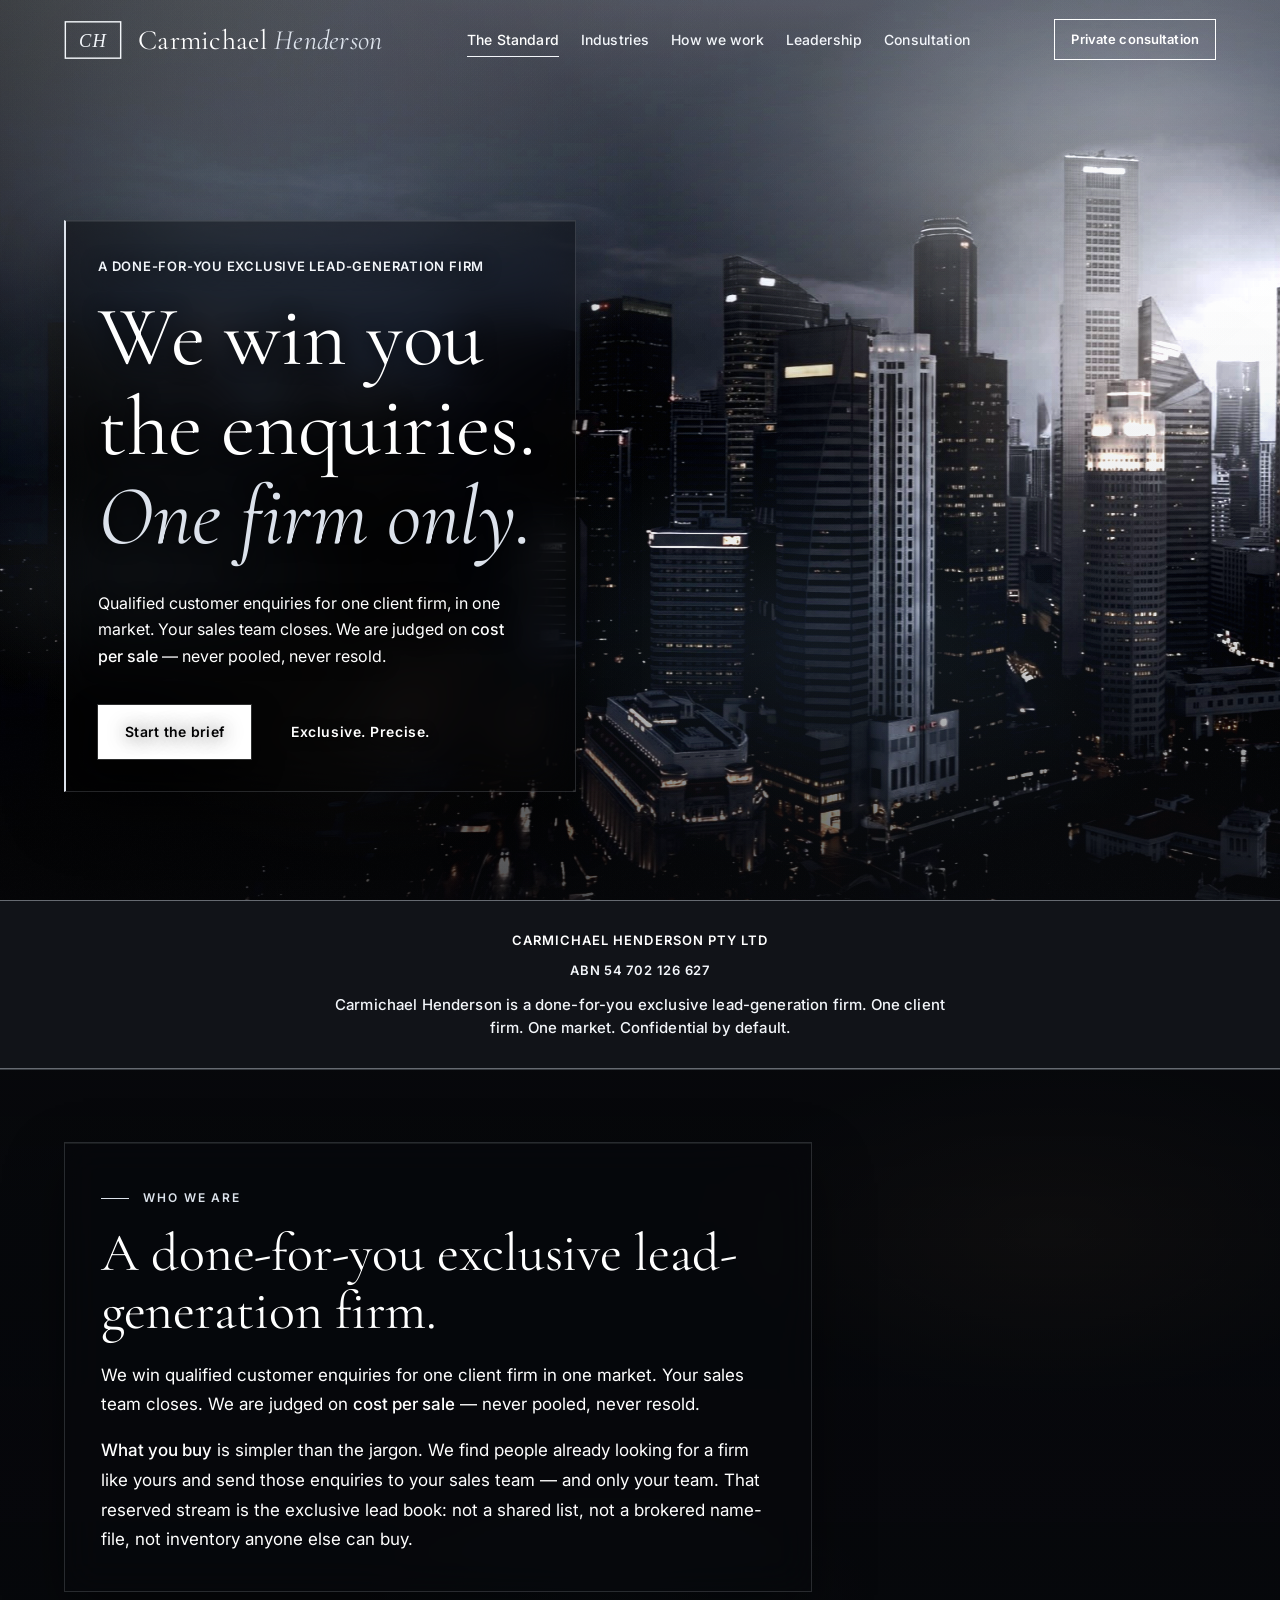
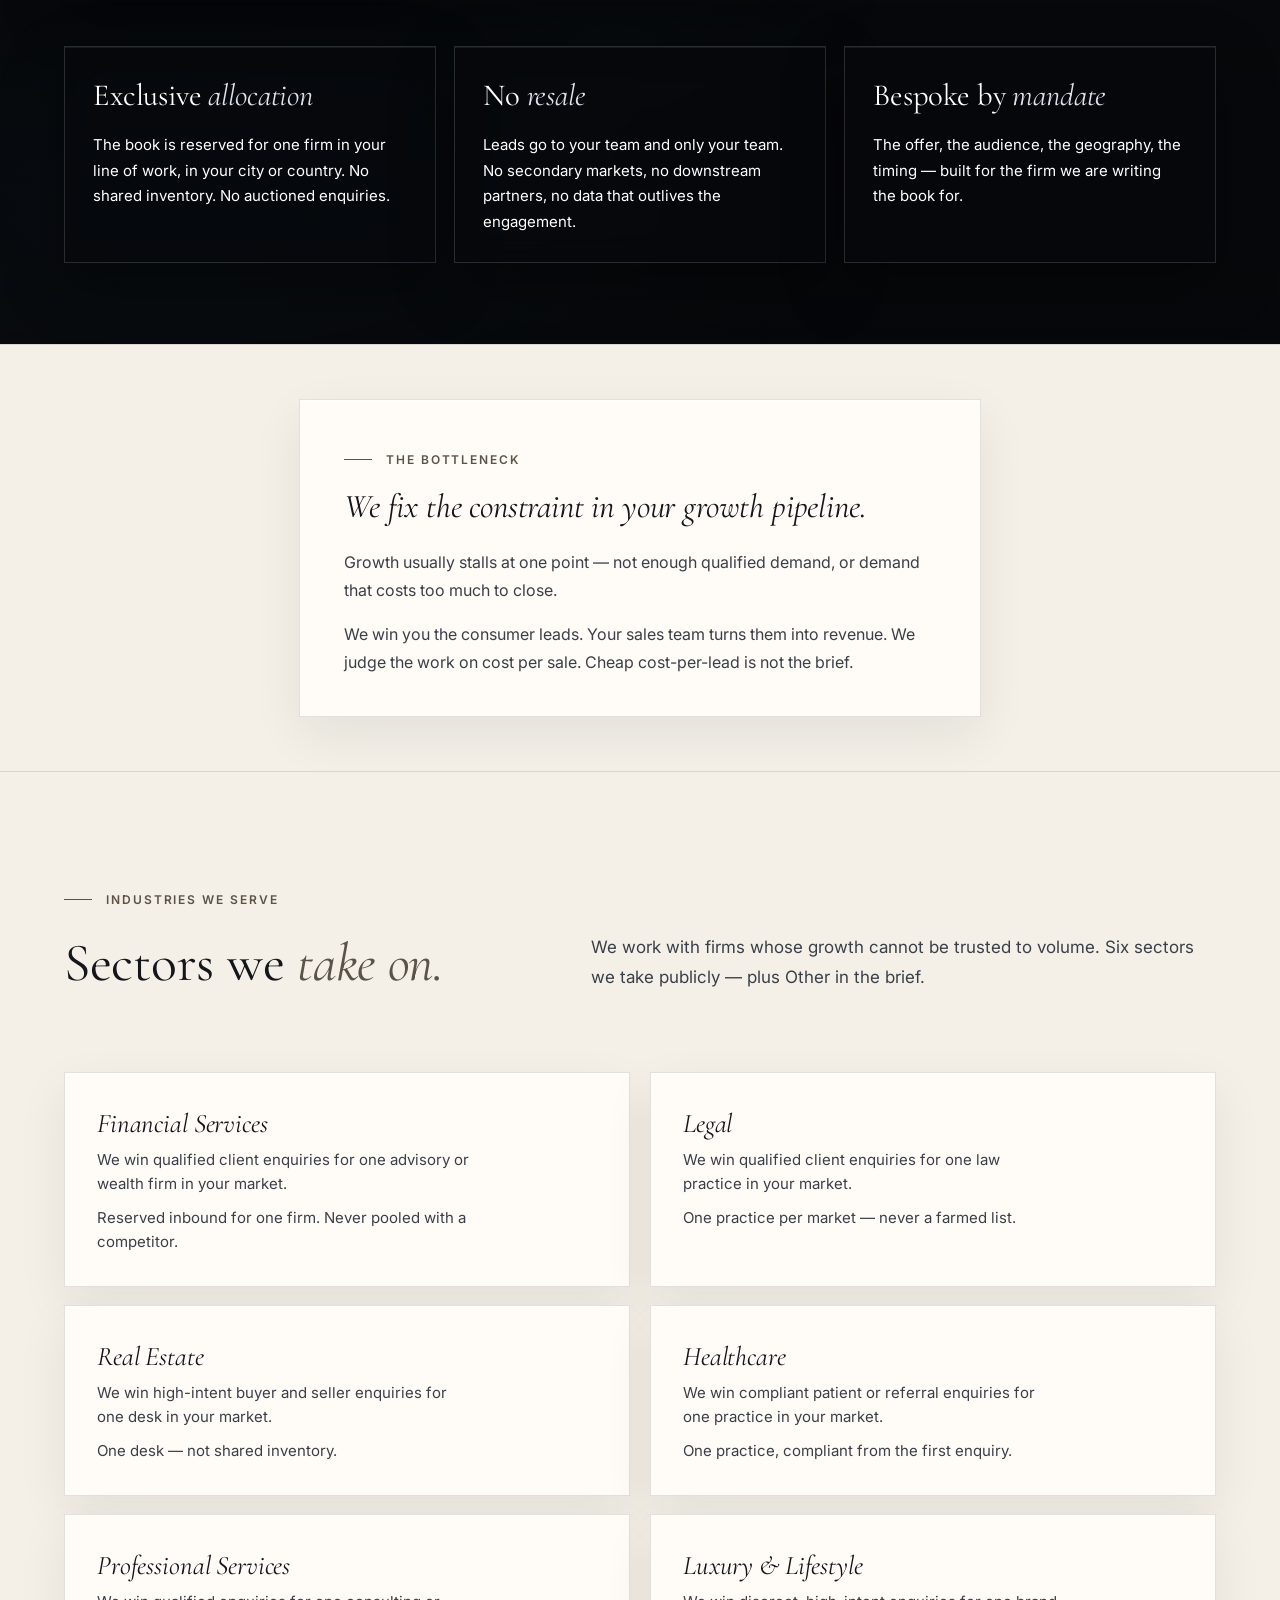
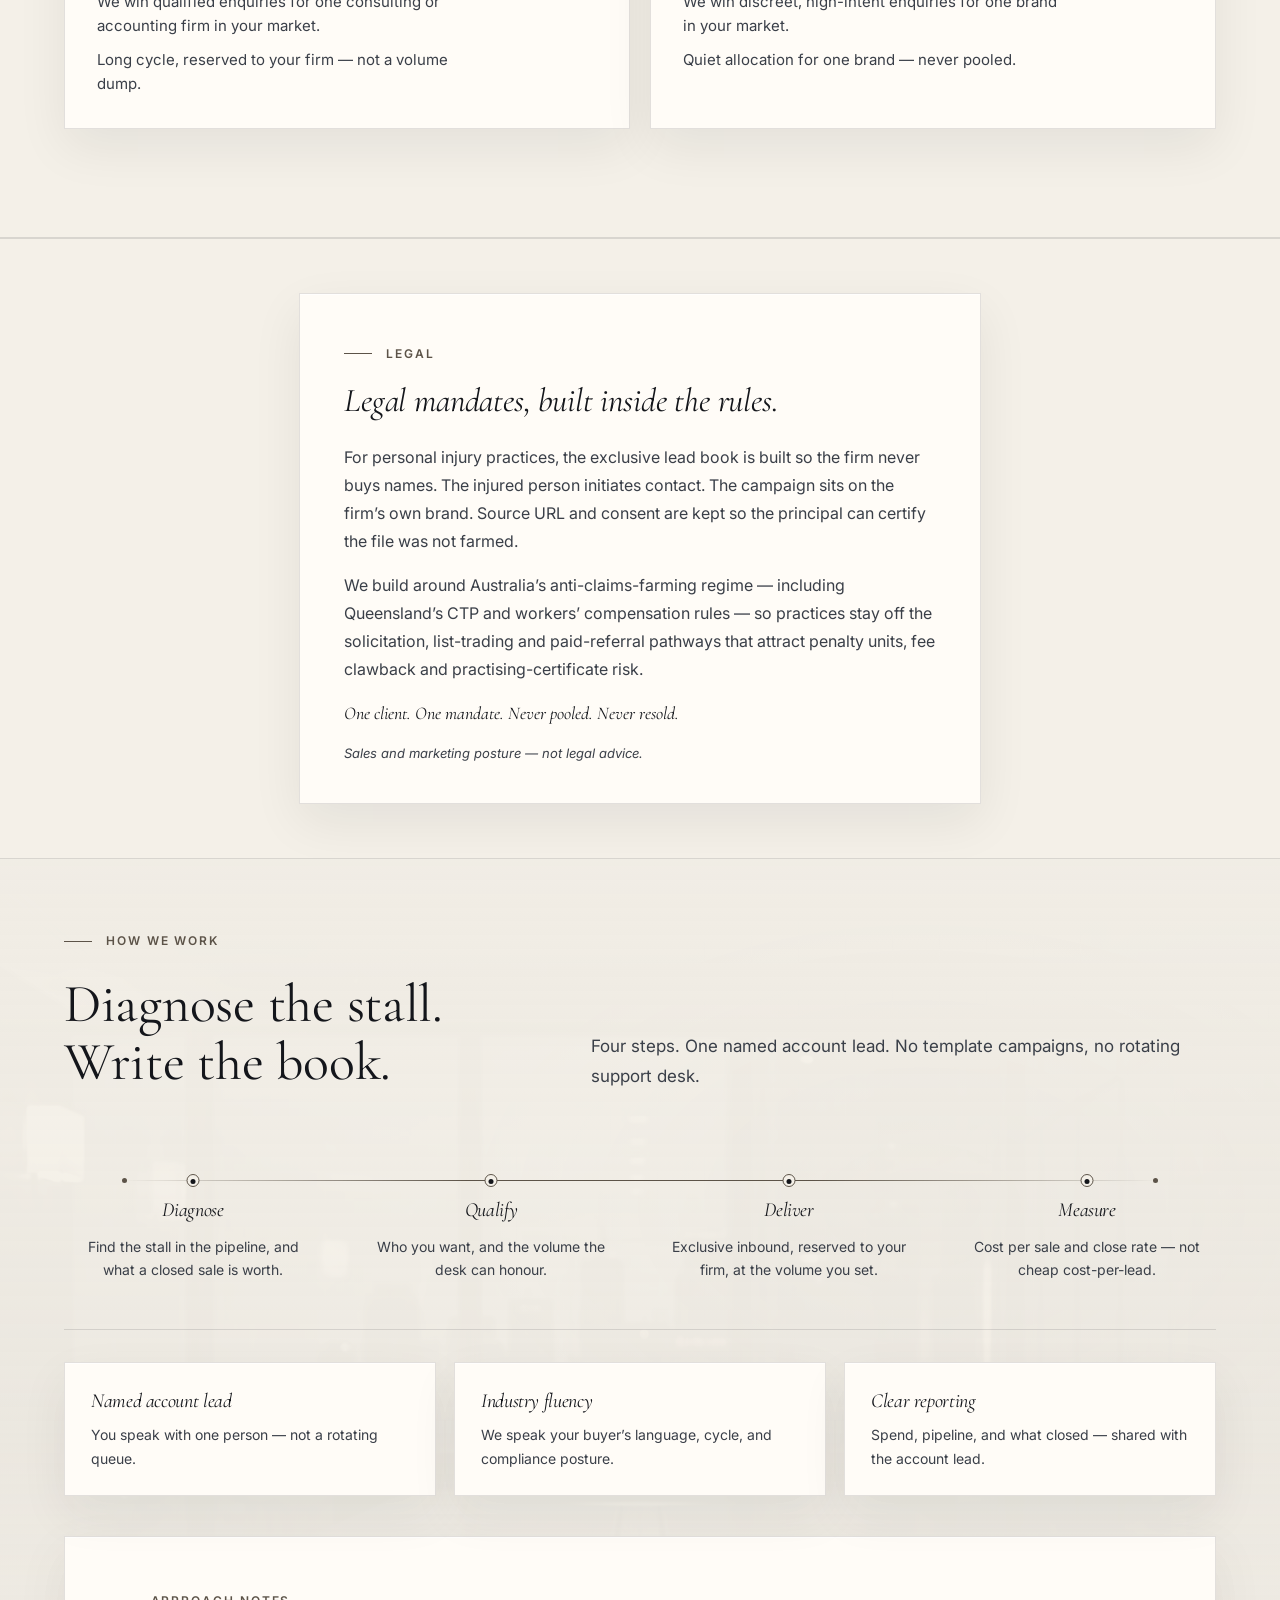
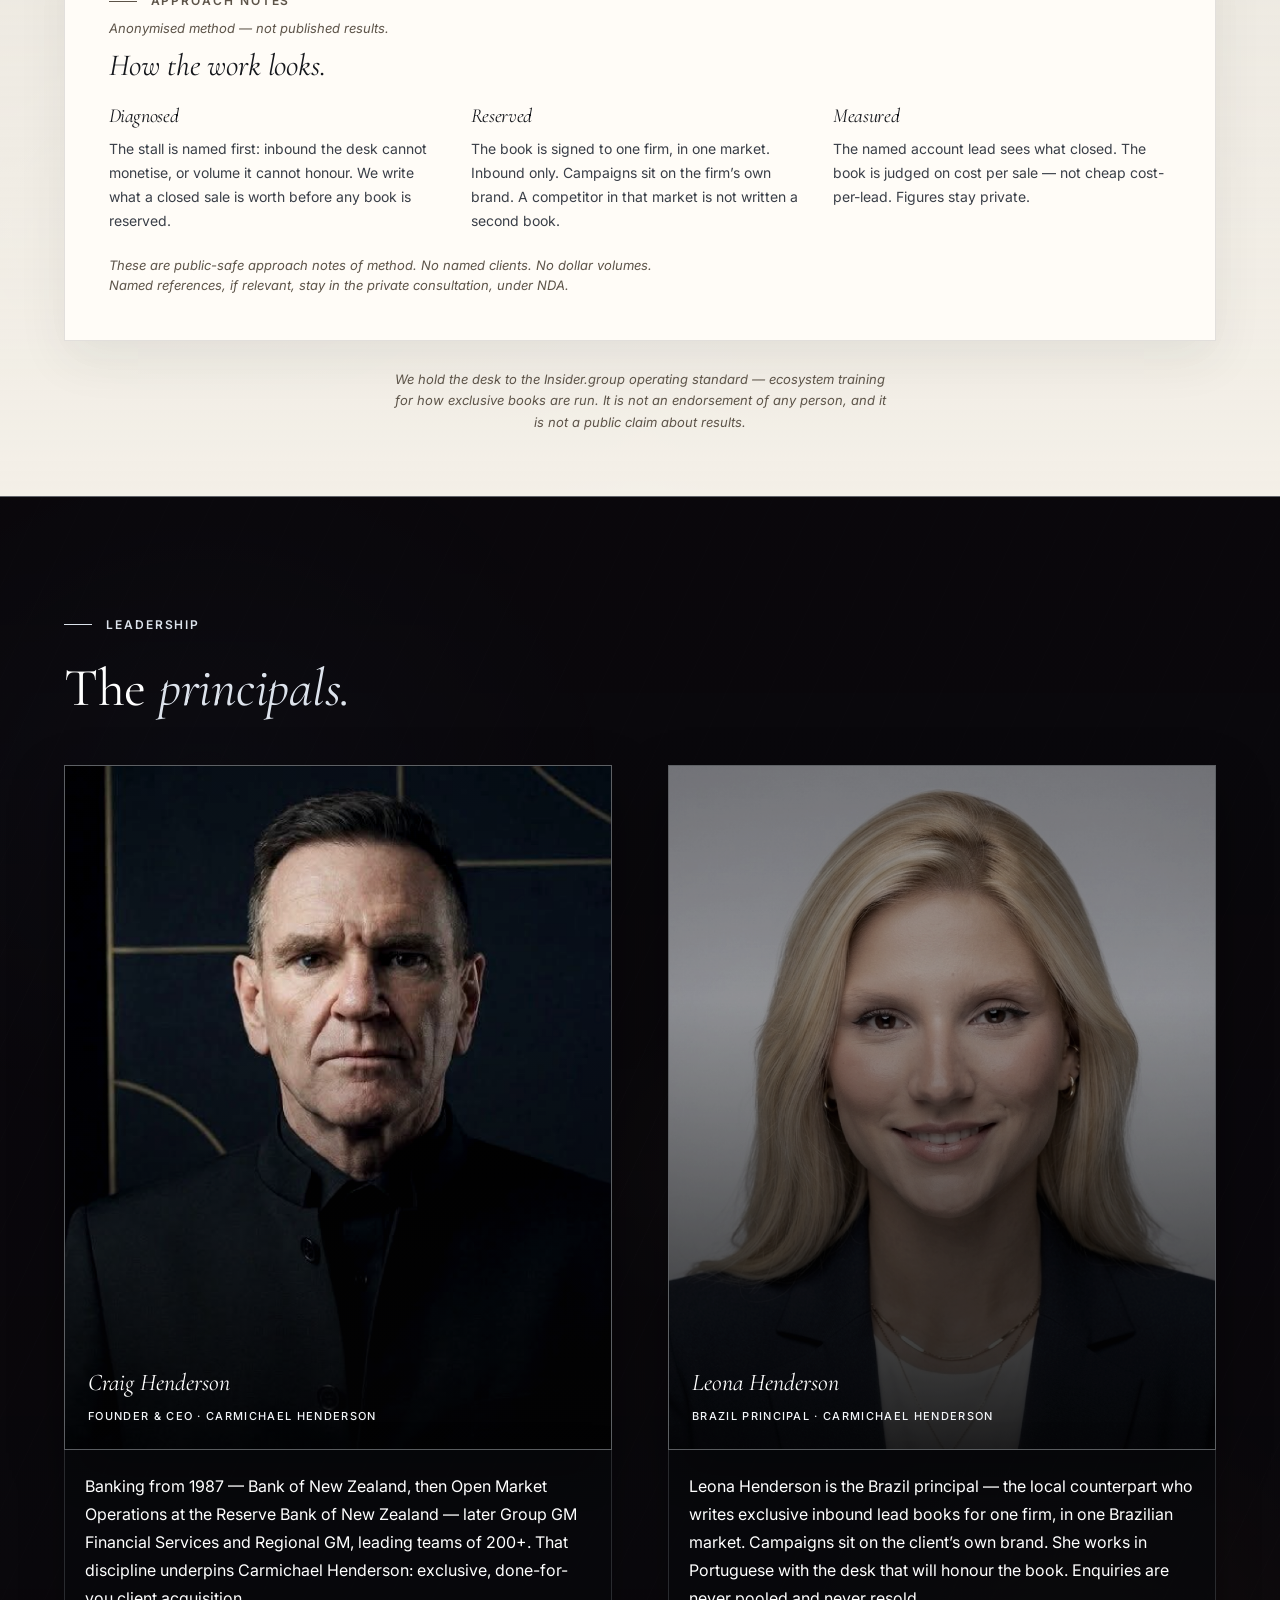
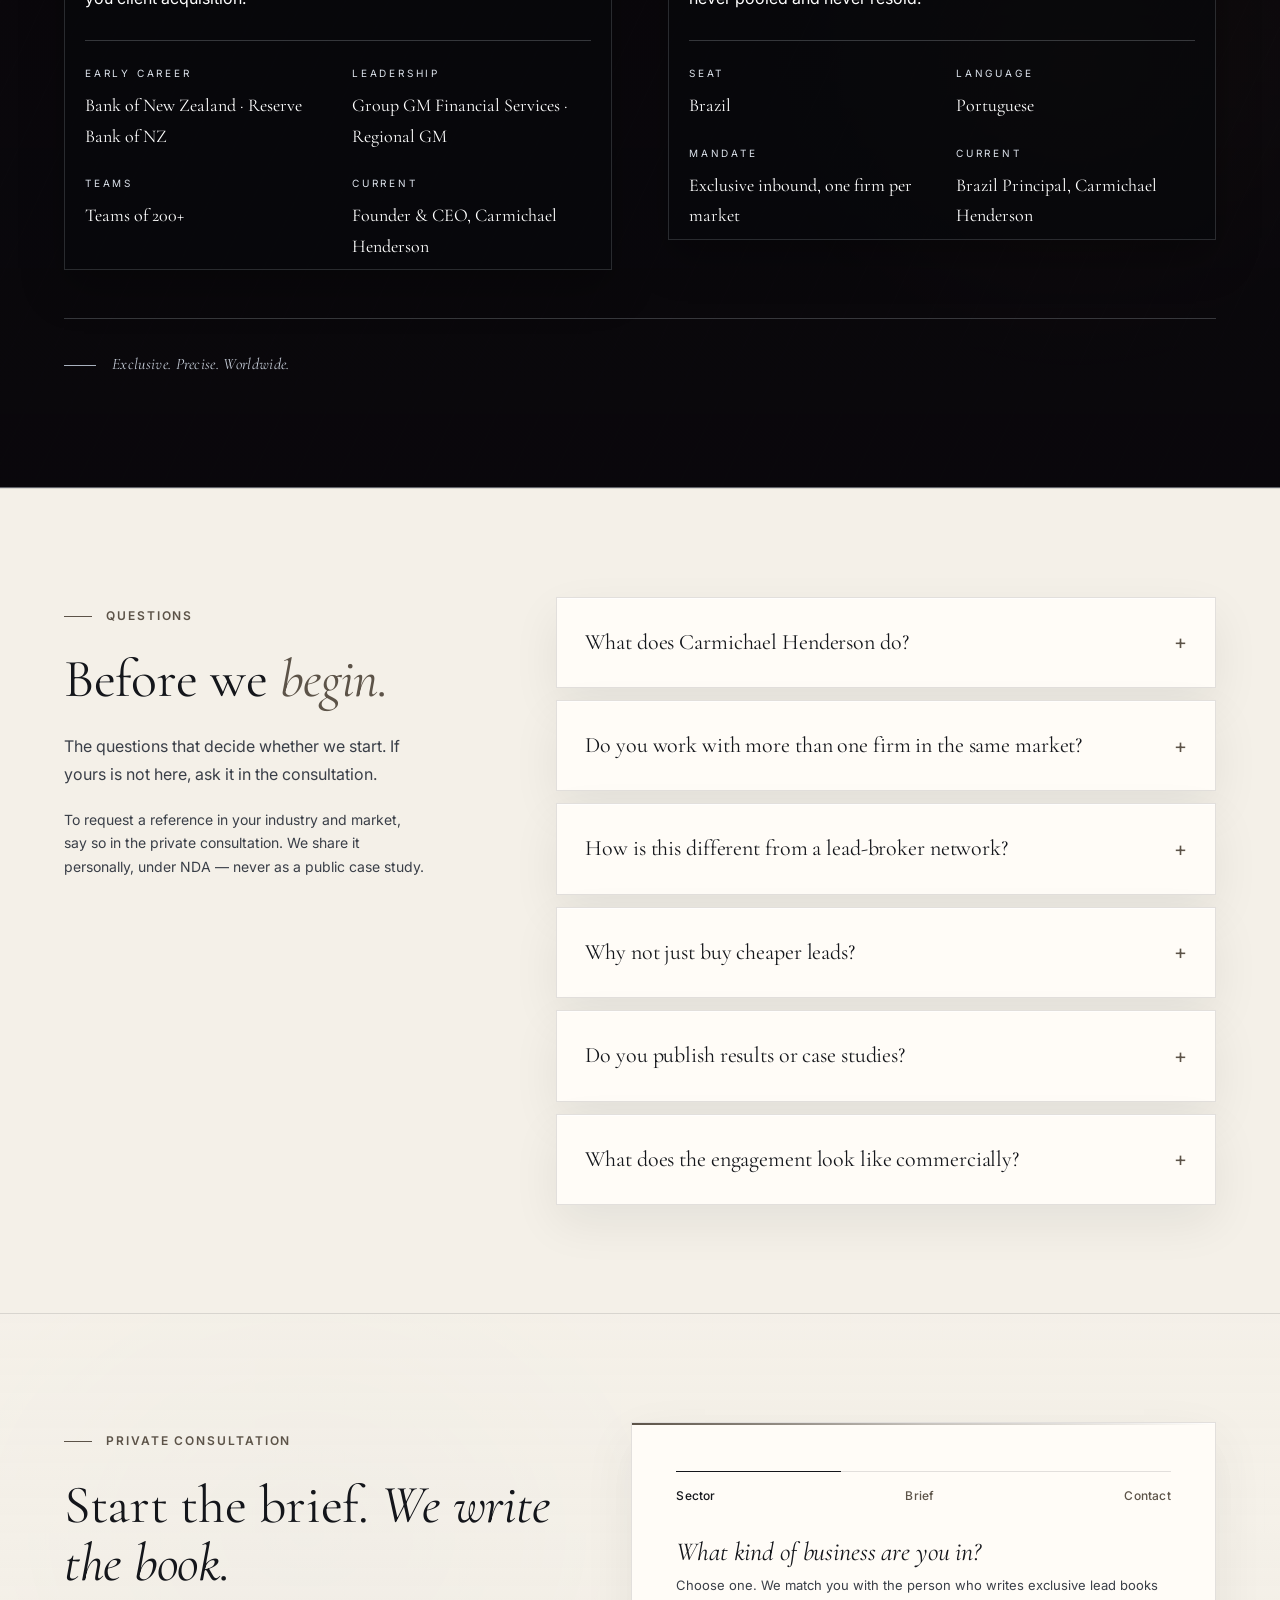
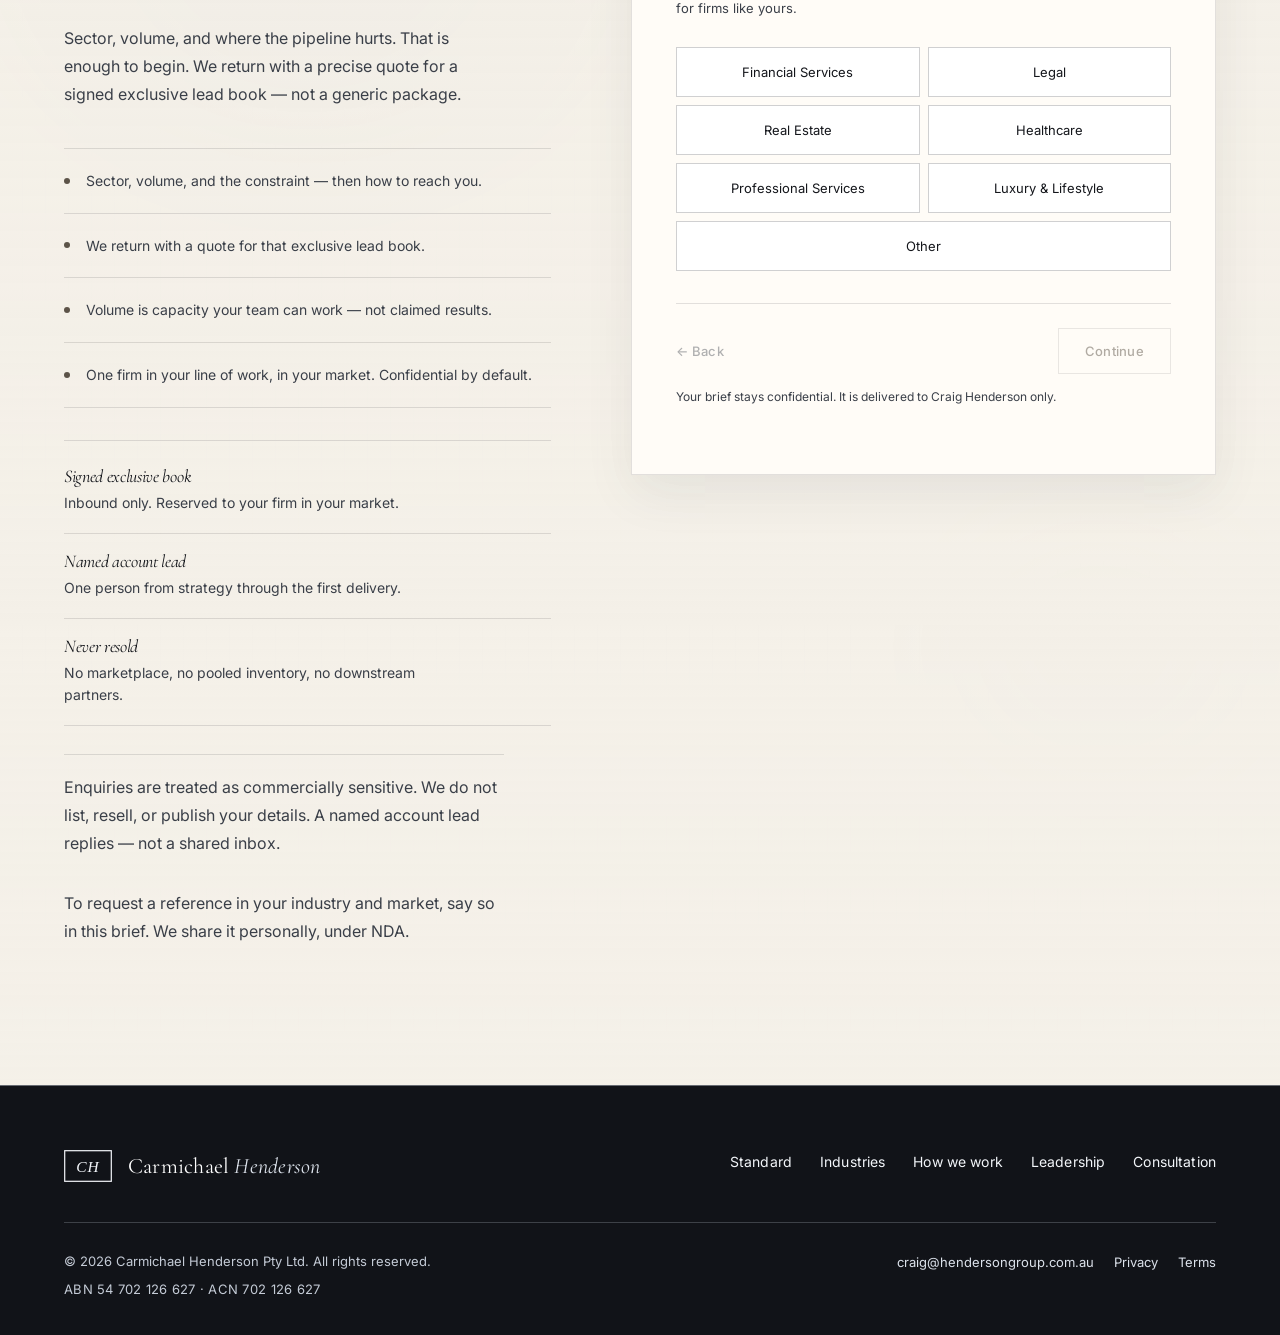
==== index.html @ 8b548fbf "Deepen first-screen clarity without changing the look. Plain-English “what you buy”, sector cards th" ====
<!doctype html>
<html lang="en-AU">
<head>
<meta charset="utf-8">
<meta name="viewport" content="width=device-width, initial-scale=1">
<title>Carmichael Henderson — Done-for-you exclusive lead generation</title>
<meta name="description" content="Carmichael Henderson is a done-for-you exclusive lead-generation firm. We win qualified customer enquiries for one client firm in one market. Your sales team closes. Judged on cost per sale — never pooled, never resold.">
<meta name="theme-color" content="#07080b">
<link rel="canonical" href="https://hendersongroup.com.au/">
<link rel="alternate" hreflang="en-AU" href="https://hendersongroup.com.au/">
<link rel="alternate" hreflang="pt-BR" href="https://hendersongroup.com.au/variants/pt-br.html">
<link rel="alternate" hreflang="x-default" href="https://hendersongroup.com.au/">
<link rel="icon" type="image/svg+xml" href="favicon.svg">
<link rel="apple-touch-icon" href="favicon.svg">

<meta property="og:type" content="website">
<meta property="og:locale" content="en_AU">
<meta property="og:title" content="Carmichael Henderson — Done-for-you exclusive lead generation">
<meta property="og:site_name" content="Carmichael Henderson">
<meta property="og:description" content="A done-for-you exclusive lead-generation firm. Qualified customer enquiries for one client firm in one market. Your sales team closes. Judged on cost per sale — never pooled, never resold.">
<meta property="og:image" content="https://hendersongroup.com.au/assets/og-image.jpg">
<meta property="og:image:alt" content="Carmichael Henderson — done-for-you exclusive lead generation">
<meta property="og:url" content="https://hendersongroup.com.au/">
<meta name="twitter:card" content="summary_large_image">
<meta name="twitter:title" content="Carmichael Henderson — Done-for-you exclusive lead generation">
<meta name="twitter:description" content="Done-for-you exclusive lead generation. Qualified enquiries for one firm, in one market. Your sales team closes. Judged on cost per sale — never pooled, never resold.">
<meta name="twitter:image" content="https://hendersongroup.com.au/assets/og-image.jpg">

<link rel="preconnect" href="https://fonts.googleapis.com">
<link rel="preconnect" href="https://fonts.gstatic.com" crossorigin>
<link rel="stylesheet" href="https://fonts.googleapis.com/css2?family=Cormorant+Garamond:ital,wght@0,400;0,500;0,600;1,400;1,500&family=Inter:wght@400;500;600&family=JetBrains+Mono:wght@400;500&display=swap">
<link rel="stylesheet" href="css/styles.css?v=ch-clear1">
<link rel="stylesheet" href="css/variants.css?v=ch-clear1">
<script type="application/ld+json">
{
  "@context": "https://schema.org",
  "@type": "Organization",
  "name": "Carmichael Henderson",
  "legalName": "Carmichael Henderson Pty Ltd",
  "url": "https://hendersongroup.com.au/",
  "logo": "https://hendersongroup.com.au/assets/logo-ch.svg",
  "email": "craig@hendersongroup.com.au",
  "taxID": "54 702 126 627",
  "description": "A done-for-you exclusive lead-generation firm. We win qualified customer enquiries for one client firm in one market. Your sales team closes. Judged on cost per sale — never pooled, never resold.",
  "slogan": "Exclusive. Precise. Worldwide.",
  "founder": { "@type": "Person", "name": "Craig Henderson", "jobTitle": "Founder & CEO" },
  "employee": { "@type": "Person", "name": "Leona Henderson", "jobTitle": "Brazil Principal" },
  "address": { "@type": "PostalAddress", "addressCountry": "AU" }
}
</script>
</head>
<body>
<a class="skip-link" href="#main">Skip to content</a>

<header class="nav">
  <a href="#top" class="brand">
    <span class="brand-mark" aria-hidden="true">
      <svg viewBox="0 0 48 32" width="58" height="38" focusable="false">
        <rect x="0.7" y="0.7" width="46.6" height="30.6" fill="none" stroke="currentColor" stroke-width="1.2"/>
        <text x="24" y="22" text-anchor="middle" font-family="Georgia, 'Times New Roman', Times, serif" font-style="italic" font-size="15.5" fill="currentColor" letter-spacing="1.1">CH</text>
      </svg>
    </span>
    <span class="brand-name">Carmichael <em>Henderson</em></span>
  </a>
  <nav class="nav-links" aria-label="Primary">
    <a href="#standard">The Standard</a>
    <a href="#industries">Industries</a>
    <a href="#approach">How we work</a>
    <a href="#leadership">Leadership</a>
    <a href="#consult">Consultation</a>
  </nav>
  <div class="nav-end">
    <a class="nav-cta" href="#consult"><span class="cta-long">Private consultation</span><span class="cta-short">Consult</span></a>
    <button class="nav-mobile-toggle" type="button" aria-label="Menu" aria-expanded="false">Menu</button>
  </div>
</header>
<a class="mobile-consult-bar" href="#consult">Private consultation</a>

<main id="main">
<section class="hero" id="top">
  <div class="hero-bg">
    <img src="assets/hero-skyline.jpg" alt="" fetchpriority="high" width="2200" height="1228">
    <div class="hero-mesh" aria-hidden="true"></div>
    <div class="hero-leaks" aria-hidden="true"></div>
  </div>
  <div class="hero-content">
    <p class="hero-identity">A done-for-you exclusive lead-generation firm</p>
    <h1 class="hero-headline serif">
      We win you<br>
      the enquiries.<br>
      <span class="accent">One firm only.</span>
    </h1>
    <p class="hero-desc">
      Qualified customer enquiries for one client firm, in one market. Your sales team closes. We are judged on <strong>cost per sale</strong> — never pooled, never resold.
    </p>
    <div class="hero-actions">
      <a class="hero-cta" href="#consult">Start the brief</a>
      <div class="hero-meta">Exclusive. Precise.</div>
    </div>
  </div>
</section>

<section class="trust-strip" aria-label="Firm identity">
  <p class="trust-strip-entity">Carmichael Henderson Pty Ltd</p>
  <p class="trust-strip-abn">ABN 54 702 126 627</p>
  <p class="trust-strip-identity">Carmichael Henderson is a done-for-you exclusive lead-generation firm. One client firm. One market. Confidential by default.</p>
</section>

<section class="section standard atmosphere atmosphere-sydney" id="standard">
  <div class="atmosphere-screen" aria-hidden="true"></div>
  <div class="container">
    <div class="define-plate reveal" id="lead-book">
      <div class="eyebrow">Who we are</div>
      <h2 class="serif">A done-for-you exclusive lead-generation firm.</h2>
      <p>We win qualified customer enquiries for one client firm in one market. Your sales team closes. We are judged on <strong>cost per sale</strong> — never pooled, never resold.</p>
      <p><strong>What you buy</strong> is simpler than the jargon. We find people already looking for a firm like yours and send those enquiries to your sales team — and only your team. That reserved stream is the exclusive lead book: not a shared list, not a brokered name-file, not inventory anyone else can buy.</p>
    </div>
    <div class="pillars">
      <article class="pillar reveal">
        <h3 class="serif">Exclusive <em>allocation</em></h3>
        <p>The book is reserved for one firm in your line of work, in your city or country. No shared inventory. No auctioned enquiries.</p>
      </article>
      <article class="pillar reveal reveal-delay-1">
        <h3 class="serif">No <em>resale</em></h3>
        <p>Leads go to your team and only your team. No secondary markets, no downstream partners, no data that outlives the engagement.</p>
      </article>
      <article class="pillar reveal reveal-delay-2">
        <h3 class="serif">Bespoke by <em>mandate</em></h3>
        <p>The offer, the audience, the geography, the timing — built for the firm we are writing the book for.</p>
      </article>
    </div>
  </div>
</section>

<section class="section section-compact whisper band-light" id="pipeline" aria-label="Growth pipeline">
  <div class="container">
    <div class="whisper-inner reveal">
      <div class="eyebrow">The bottleneck</div>
      <p class="whisper-spine serif">We fix the constraint in your growth pipeline.</p>
      <p class="whisper-body">Growth usually stalls at one point — not enough qualified demand, or demand that costs too much to close.</p>
      <p class="whisper-body">We win you the consumer leads. Your sales team turns them into revenue. We judge the work on cost per sale. Cheap cost-per-lead is not the brief.</p>
    </div>
  </div>
</section>

<section class="section industries band-light" id="industries">
  <div class="container">
    <div class="section-head">
      <div class="section-head-left">
        <div class="eyebrow reveal">Industries we serve</div>
        <h2 class="serif reveal reveal-delay-1">Sectors we <em>take on.</em></h2>
      </div>
      <p class="section-head-right reveal reveal-delay-2">We work with firms whose growth cannot be trusted to volume. Six sectors we take publicly — plus Other in the brief.</p>
    </div>
    <div class="industry-grid">
      <a class="industry-card reveal" href="#consult" data-industry="Financial Services">
        <div class="industry-body">
          <h4 class="serif">Financial Services</h4>
          <p>We win qualified client enquiries for one advisory or wealth firm in your market.</p>
          <p class="industry-approach">Reserved inbound for one firm. Never pooled with a competitor.</p>
        </div>
      </a>
      <a class="industry-card reveal reveal-delay-1" href="#consult" data-industry="Legal">
        <div class="industry-body">
          <h4 class="serif">Legal</h4>
          <p>We win qualified client enquiries for one law practice in your market.</p>
          <p class="industry-approach">One practice per market — never a farmed list.</p>
        </div>
      </a>
      <a class="industry-card reveal reveal-delay-2" href="#consult" data-industry="Real Estate">
        <div class="industry-body">
          <h4 class="serif">Real Estate</h4>
          <p>We win high-intent buyer and seller enquiries for one desk in your market.</p>
          <p class="industry-approach">One desk — not shared inventory.</p>
        </div>
      </a>
      <a class="industry-card reveal reveal-delay-1" href="#consult" data-industry="Healthcare">
        <div class="industry-body">
          <h4 class="serif">Healthcare</h4>
          <p>We win compliant patient or referral enquiries for one practice in your market.</p>
          <p class="industry-approach">One practice, compliant from the first enquiry.</p>
        </div>
      </a>
      <a class="industry-card reveal reveal-delay-1" href="#consult" data-industry="Professional Services">
        <div class="industry-body">
          <h4 class="serif">Professional Services</h4>
          <p>We win qualified enquiries for one consulting or accounting firm in your market.</p>
          <p class="industry-approach">Long cycle, reserved to your firm — not a volume dump.</p>
        </div>
      </a>
      <a class="industry-card reveal reveal-delay-2" href="#consult" data-industry="Luxury & Lifestyle">
        <div class="industry-body">
          <h4 class="serif">Luxury &amp; Lifestyle</h4>
          <p>We win discreet, high-intent enquiries for one brand in your market.</p>
          <p class="industry-approach">Quiet allocation for one brand — never pooled.</p>
        </div>
      </a>
    </div>
  </div>
</section>

<section class="section section-compact whisper whisper-legal band-light" id="legal-mandates" aria-label="Legal mandates">
  <div class="container">
    <div class="whisper-inner reveal">
      <div class="eyebrow">Legal</div>
      <p class="whisper-spine serif">Legal mandates, built inside the rules.</p>
      <p class="whisper-body">For personal injury practices, the exclusive lead book is built so the firm never buys names. The injured person initiates contact. The campaign sits on the firm’s own brand. Source URL and consent are kept so the principal can certify the file was not farmed.</p>
      <p class="whisper-body">We build around Australia’s anti-claims-farming regime — including Queensland’s CTP and workers’ compensation rules — so practices stay off the solicitation, list-trading and paid-referral pathways that attract penalty units, fee clawback and practising-certificate risk.</p>
      <p class="whisper-close">One client. One mandate. Never pooled. Never resold.</p>
      <p class="whisper-caveat">Sales and marketing posture — not legal advice.</p>
    </div>
  </div>
</section>

<section class="section section-compact approach atmosphere atmosphere-london band-light" id="approach">
  <div class="approach-bg"><img src="assets/approach-bg.jpg" alt="" loading="lazy" decoding="async" width="1920" height="1072"></div>
  <div class="atmosphere-screen" aria-hidden="true"></div>
  <div class="container">
    <div class="section-head">
      <div class="section-head-left">
        <div class="eyebrow reveal">How we work</div>
        <h2 class="serif reveal reveal-delay-1">Diagnose the stall. Write the book.</h2>
      </div>
      <p class="section-head-right reveal reveal-delay-2">Four steps. One named account lead. No template campaigns, no rotating support desk.</p>
    </div>
    <div class="timeline">
      <div class="timeline-track"></div>
      <div class="timeline-steps">
        <div class="tstep">
          <h4>Diagnose</h4>
          <p>Find the stall in the pipeline, and what a closed sale is worth.</p>
        </div>
        <div class="tstep">
          <h4>Qualify</h4>
          <p>Who you want, and the volume the desk can honour.</p>
        </div>
        <div class="tstep">
          <h4>Deliver</h4>
          <p>Exclusive inbound, reserved to your firm, at the volume you set.</p>
        </div>
        <div class="tstep">
          <h4>Measure</h4>
          <p>Cost per sale and close rate — not cheap cost-per-lead.</p>
        </div>
      </div>
    </div>
    <div class="why-strip why-strip-3">
      <div class="why-item reveal">
        <h4>Named account lead</h4>
        <p>You speak with one person — not a rotating queue.</p>
      </div>
      <div class="why-item reveal reveal-delay-1">
        <h4>Industry fluency</h4>
        <p>We speak your buyer’s language, cycle, and compliance posture.</p>
      </div>
      <div class="why-item reveal reveal-delay-2">
        <h4>Clear reporting</h4>
        <p>Spend, pipeline, and what closed — shared with the account lead.</p>
      </div>
    </div>
    <article class="wins-plate reveal" aria-labelledby="wins-heading">
      <div class="eyebrow">Approach notes</div>
      <p class="wins-kicker">Anonymised method — not published results.</p>
      <h3 class="serif" id="wins-heading">How the work looks.</h3>
      <div class="wins-notes">
        <div>
          <h4>Diagnosed</h4>
          <p>The stall is named first: inbound the desk cannot monetise, or volume it cannot honour. We write what a closed sale is worth before any book is reserved.</p>
        </div>
        <div>
          <h4>Reserved</h4>
          <p>The book is signed to one firm, in one market. Inbound only. Campaigns sit on the firm’s own brand. A competitor in that market is not written a second book.</p>
        </div>
        <div>
          <h4>Measured</h4>
          <p>The named account lead sees what closed. The book is judged on cost per sale — not cheap cost-per-lead. Figures stay private.</p>
        </div>
      </div>
      <p class="wins-caveat">These are public-safe approach notes of method. No named clients. No dollar volumes. Named references, if relevant, stay in the private consultation, under NDA.</p>
    </article>
    <p class="approach-footnote reveal">We hold the desk to the Insider.group operating standard — ecosystem training for how exclusive books are run. It is not an endorsement of any person, and it is not a public claim about results.</p>
  </div>
</section>

<section class="section leadership atmosphere atmosphere-dubai" id="leadership">
  <div class="atmosphere-screen" aria-hidden="true"></div>
  <div class="container">
    <div class="eyebrow reveal">Leadership</div>
    <h2 class="serif reveal reveal-delay-1 leader-heading">The <em>principals.</em></h2>
    <div class="leader-people">
      <article class="leader-card reveal">
        <figure class="leader-photo">
          <div class="leader-photo-frame">
            <img src="assets/craig-henderson.png" alt="Craig Henderson, Founder and CEO of Carmichael Henderson" width="1136" height="1418" loading="lazy">
          </div>
          <figcaption class="leader-caption">
            <div class="leader-caption-name">Craig Henderson</div>
            <div class="leader-caption-role">Founder &amp; CEO · Carmichael Henderson</div>
          </figcaption>
        </figure>
        <div class="leader-card-body">
          <p>Banking from 1987 — Bank of New Zealand, then Open Market Operations at the Reserve Bank of New Zealand — later Group GM Financial Services and Regional GM, leading teams of 200+. That discipline underpins Carmichael Henderson: exclusive, done-for-you client acquisition.</p>
          <div class="leader-facts">
            <div>
              <div class="leader-fact-label">Early career</div>
              <div class="leader-fact-val">Bank of New Zealand · Reserve Bank of NZ</div>
            </div>
            <div>
              <div class="leader-fact-label">Leadership</div>
              <div class="leader-fact-val">Group GM Financial Services · Regional GM</div>
            </div>
            <div>
              <div class="leader-fact-label">Teams</div>
              <div class="leader-fact-val">Teams of 200+</div>
            </div>
            <div>
              <div class="leader-fact-label">Current</div>
              <div class="leader-fact-val">Founder &amp; CEO, Carmichael Henderson</div>
            </div>
          </div>
        </div>
      </article>
      <article class="leader-card reveal reveal-delay-1">
        <figure class="leader-photo">
          <div class="leader-photo-frame">
            <img class="leader-photo-leona" src="assets/leona-henderson.png" alt="Leona Henderson, Brazil Principal of Carmichael Henderson" width="1205" height="1205" loading="lazy">
          </div>
          <figcaption class="leader-caption">
            <div class="leader-caption-name">Leona Henderson</div>
            <div class="leader-caption-role">Brazil Principal · Carmichael Henderson</div>
          </figcaption>
        </figure>
        <div class="leader-card-body">
          <p>Leona Henderson is the Brazil principal — the local counterpart who writes exclusive inbound lead books for one firm, in one Brazilian market. Campaigns sit on the client’s own brand. She works in Portuguese with the desk that will honour the book. Enquiries are never pooled and never resold.</p>
          <div class="leader-facts">
            <div>
              <div class="leader-fact-label">Seat</div>
              <div class="leader-fact-val">Brazil</div>
            </div>
            <div>
              <div class="leader-fact-label">Language</div>
              <div class="leader-fact-val">Portuguese</div>
            </div>
            <div>
              <div class="leader-fact-label">Mandate</div>
              <div class="leader-fact-val">Exclusive inbound, one firm per market</div>
            </div>
            <div>
              <div class="leader-fact-label">Current</div>
              <div class="leader-fact-val">Brazil Principal, Carmichael Henderson</div>
            </div>
          </div>
        </div>
      </article>
    </div>
    <div class="leader-quote reveal">Exclusive. Precise. Worldwide.</div>
  </div>
</section>

<section class="section faq band-light" id="faq">
  <div class="container">
    <div class="faq-grid">
      <div>
        <div class="eyebrow reveal">Questions</div>
        <h2 class="serif reveal reveal-delay-1">Before we <em>begin.</em></h2>
        <p class="reveal reveal-delay-2 faq-intro">The questions that decide whether we start. If yours is not here, ask it in the consultation.</p>
        <p class="ref-path reveal">To request a reference in your industry and market, say so in the private consultation. We share it personally, under NDA — never as a public case study.</p>
      </div>
      <div class="faq-list reveal reveal-delay-2">
        <details class="faq-item">
          <summary class="serif">What does Carmichael Henderson do?</summary>
          <div class="faq-answer">Carmichael Henderson is a done-for-you exclusive lead-generation firm. We win qualified customer enquiries for one client firm in one market. Your sales team closes. We are judged on cost per sale — never pooled, never resold.</div>
        </details>
        <details class="faq-item">
          <summary class="serif">Do you work with more than one firm in the same market?</summary>
          <div class="faq-answer">Not in the same market. Every exclusive lead book is reserved to one firm in your line of work, in your city or country. If we take on your work, your direct competitors in that market cannot engage us for the duration of the contract.</div>
        </details>
        <details class="faq-item">
          <summary class="serif">How is this different from a lead-broker network?</summary>
          <div class="faq-answer">Broker networks resell the same enquiry to multiple firms. We write the book for you and only for you. There is no marketplace, no downstream partner, no aggregated database — the enquiry originates for your firm and is delivered directly to your CRM.</div>
        </details>
        <details class="faq-item">
          <summary class="serif">Why not just buy cheaper leads?</summary>
          <div class="faq-answer">Cheap cost-per-lead often means enquiries that do not close. We generate demand your desk can monetise and judge the work on cost per sale — not the cheapest click.</div>
        </details>
        <details class="faq-item">
          <summary class="serif">Do you publish results or case studies?</summary>
          <div class="faq-answer">No. We do not publish named client results, pipeline figures, or dollar volumes. This site carries no public case studies. In a private consultation we may share anonymised approach notes so you can judge how the work is built — never named results, never as a published case study. If a named reference is relevant to your industry and market, it is shared personally, under NDA.</div>
        </details>
        <details class="faq-item">
          <summary class="serif">What does the engagement look like commercially?</summary>
          <div class="faq-answer">You name the sector, the volume you can honour, and where the pipeline hurts. We design the exclusive lead book for that mandate, then return with a precise quote — not a generic package.</div>
        </details>
      </div>
    </div>
  </div>
</section>

<section class="section consult atmosphere atmosphere-nyc band-light" id="consult">
  <div class="atmosphere-screen" aria-hidden="true"></div>
  <div class="container">
    <div class="consult-grid">
      <div class="consult-copy">
        <div class="eyebrow reveal">Private Consultation</div>
        <h2 class="serif reveal reveal-delay-1">Start the brief. <em>We write the book.</em></h2>
        <p class="reveal reveal-delay-2">Sector, volume, and where the pipeline hurts. That is enough to begin. We return with a precise quote for a signed exclusive lead book — not a generic package.</p>
        <ul class="consult-list reveal reveal-delay-3">
          <li>Sector, volume, and the constraint — then how to reach you.</li>
          <li>We return with a quote for that exclusive lead book.</li>
          <li>Volume is capacity your team can work — not claimed results.</li>
          <li>One firm in your line of work, in your market. Confidential by default.</li>
        </ul>
        <div class="consult-outcomes reveal">
          <div class="consult-outcome">
            <h4>Signed exclusive book</h4>
            <p>Inbound only. Reserved to your firm in your market.</p>
          </div>
          <div class="consult-outcome">
            <h4>Named account lead</h4>
            <p>One person from strategy through the first delivery.</p>
          </div>
          <div class="consult-outcome">
            <h4>Never resold</h4>
            <p>No marketplace, no pooled inventory, no downstream partners.</p>
          </div>
        </div>
        <p class="consult-privacy reveal">Enquiries are treated as commercially sensitive. We do not list, resell, or publish your details. A named account lead replies — not a shared inbox.</p>
        <p class="ref-path reveal">To request a reference in your industry and market, say so in this brief. We share it personally, under NDA.</p>
      </div>
      <div class="form-shell reveal reveal-delay-2">
        <div class="form-progress">
          <div class="form-progress-bar" role="progressbar" aria-valuemin="1" aria-valuemax="3" aria-valuenow="1" aria-label="Consultation step"><div class="form-progress-fill" style="width: 33%"></div></div>
          <div class="form-progress-labels">
            <span class="active">Sector</span>
            <span>Brief</span>
            <span>Contact</span>
          </div>
        </div>

        <div class="form-step active" data-step="1">
          <h3 class="serif">What kind of business are you in?</h3>
          <div class="form-step-hint">Choose one. We match you with the person who writes exclusive lead books for firms like yours.</div>
          <div class="radio-grid" id="industry-grid">
            <button type="button" class="radio-tile" data-value="Financial Services">Financial Services</button>
            <button type="button" class="radio-tile" data-value="Legal">Legal</button>
            <button type="button" class="radio-tile" data-value="Real Estate">Real Estate</button>
            <button type="button" class="radio-tile" data-value="Healthcare">Healthcare</button>
            <button type="button" class="radio-tile" data-value="Professional Services">Professional Services</button>
            <button type="button" class="radio-tile" data-value="Luxury & Lifestyle">Luxury &amp; Lifestyle</button>
            <button type="button" class="radio-tile radio-tile-other" data-value="Other">Other</button>
          </div>
          <div class="field-err" data-err="industry"></div>
        </div>

        <div class="form-step" data-step="2">
          <h3 class="serif">Volume and the constraint.</h3>
          <div class="form-step-hint">What the desk can honour, and where the pipeline hurts. Further detail is optional.</div>

          <div class="field">
            <label>Monthly qualified enquiries the desk can honour</label>
            <p class="field-help">Capacity your team can work — not claimed results.</p>
            <div class="pill-row pill-row-capacity" data-pillgroup="leadCapacity">
              <button type="button" class="pill" data-value="200–500 a month">200–500 / month</button>
              <button type="button" class="pill" data-value="500–1,000 a month">500–1,000 / month</button>
              <button type="button" class="pill" data-value="1,000–2,500 a month">1,000–2,500 / month</button>
              <button type="button" class="pill" data-value="2,500–5,000 a month">2,500–5,000 / month</button>
              <button type="button" class="pill" data-value="5,000–10,000 a month">5,000–10,000 / month</button>
            </div>
            <div class="field-err" data-err="leadCapacity"></div>
          </div>

          <div class="field">
            <label>Where the pipeline hurts</label>
            <p class="field-help">The stall you want fixed. Cheap cost-per-lead is not the goal.</p>
            <div class="pill-row" data-pillgroup="pipelinePain">
              <button type="button" class="pill" data-value="Cost per sale too high">Cost per sale too high</button>
              <button type="button" class="pill" data-value="Leads that do not close">Leads that do not close</button>
              <button type="button" class="pill" data-value="Not enough qualified volume">Not enough qualified volume</button>
              <button type="button" class="pill" data-value="Pipeline stalling">Pipeline stalling</button>
            </div>
          </div>

          <details class="form-more">
            <summary>Further detail <span>(optional)</span></summary>
            <div class="form-more-body">
              <div class="field">
                <label for="country-input">Where the firm is based</label>
                <div class="combo" data-field="country">
                  <input class="combo-input" id="country-input" name="country" type="text" placeholder="Search country or region…" autocomplete="country-name">
                  <div class="combo-list"></div>
                </div>
              </div>
              <div class="field">
                <label>Current cost per lead</label>
                <p class="field-help">A band is enough. We still judge the book on cost per sale.</p>
                <div class="pill-row pill-row-capacity" data-pillgroup="currentCpl">
                  <button type="button" class="pill" data-value="We do not track CPL">We do not track</button>
                  <button type="button" class="pill" data-value="Under $50">Under $50</button>
                  <button type="button" class="pill" data-value="$50–150">$50–150</button>
                  <button type="button" class="pill" data-value="$150–400">$150–400</button>
                  <button type="button" class="pill" data-value="$400+">$400+</button>
                </div>
              </div>
              <div class="field">
                <label for="buyerWho">Who you want to speak to</label>
                <textarea class="input brief-short" id="buyerWho" name="buyerWho" rows="3" placeholder="e.g. principals of established practices already looking to change firm"></textarea>
              </div>
              <div class="field">
                <label for="buyerMarket">Where those buyers are</label>
                <input class="input" id="buyerMarket" name="buyerMarket" type="text" placeholder="e.g. São Paulo · east Sydney · UK-wide" autocomplete="off">
              </div>
              <div class="field">
                <label>What makes an enquiry qualified</label>
                <div class="pill-row" data-pillgroup="qualification" data-multiselect="true">
                  <button type="button" class="pill" data-value="Already searching">Already searching</button>
                  <button type="button" class="pill" data-value="Ready this month">Ready this month</button>
                  <button type="button" class="pill" data-value="Licensed">Licensed</button>
                  <button type="button" class="pill" data-value="Minimum ticket">Minimum ticket</button>
                  <button type="button" class="pill" data-value="Exclusive to our firm">Exclusive to our firm</button>
                  <button type="button" class="pill" data-value="Other">Other</button>
                </div>
                <label for="qualificationNote">Qualification note</label>
                <textarea class="input brief-short" id="qualificationNote" name="qualificationNote" rows="2" placeholder="e.g. already in-market this month, or licensed in the buyer’s state"></textarea>
              </div>
              <div class="field">
                <label for="hardRejects">What we should never send</label>
                <input class="input" id="hardRejects" name="hardRejects" type="text" placeholder="e.g. other firms’ existing clients, out-of-area, not ready this quarter" autocomplete="off">
              </div>
            </div>
          </details>
        </div>

        <div class="form-step" data-step="3">
          <h3 class="serif">How should we reach you?</h3>
          <div class="form-step-hint">A named account lead replies within one business day. Your details are never shared.</div>
          <div class="field-row">
            <div class="field">
              <label for="fullName">Full name</label>
              <input class="input" id="fullName" name="fullName" type="text" placeholder="Your full name" autocomplete="name">
              <div class="field-err" data-err="fullName"></div>
            </div>
            <div class="field">
              <label for="firmName">Firm name</label>
              <input class="input" id="firmName" name="firmName" type="text" placeholder="Company or practice" autocomplete="organization">
              <div class="field-err" data-err="firmName"></div>
            </div>
          </div>
          <div class="field-row">
            <div class="field">
              <label for="email">Email</label>
              <input class="input" id="email" name="email" type="email" placeholder="you@firm.com" autocomplete="email">
              <div class="field-err" data-err="email"></div>
            </div>
            <div class="field">
              <label for="phone">Phone</label>
              <input class="input" id="phone" name="phone" type="tel" placeholder="+61 4xx xxx xxx" autocomplete="tel">
              <div class="field-err" data-err="phone"></div>
            </div>
          </div>
          <details class="form-more">
            <summary>Contact preferences <span>(optional)</span></summary>
            <div class="form-more-body">
              <div class="field">
                <label>Preferred channel</label>
                <div class="pill-row" data-pillgroup="preferredChannel">
                  <button type="button" class="pill" data-value="Email">Email</button>
                  <button type="button" class="pill" data-value="Phone">Phone</button>
                  <button type="button" class="pill" data-value="WhatsApp">WhatsApp</button>
                  <button type="button" class="pill" data-value="Signal">Signal</button>
                </div>
              </div>
              <div class="field">
                <label>Best time to reach you</label>
                <div class="pill-row" data-pillgroup="preferredTime">
                  <button type="button" class="pill" data-value="Mornings">Mornings</button>
                  <button type="button" class="pill" data-value="Afternoons">Afternoons</button>
                  <button type="button" class="pill" data-value="Evenings">Evenings</button>
                  <button type="button" class="pill" data-value="Weekends">Weekends</button>
                </div>
              </div>
            </div>
          </details>
          <div class="review-list"></div>
          <label class="check">
            <input type="checkbox" name="nda">
            <span class="check-text">
              <strong>Confidentiality acknowledgement.</strong> I understand this enquiry will be treated in confidence. Carmichael Henderson will not share my details with third parties without written consent, and I consent to being contacted through the channel I have selected.
            </span>
          </label>
          <div class="field-err" data-err="nda"></div>
          <div class="honeypot" aria-hidden="true">
            <label>Website (leave blank)<input type="text" name="hp_website" tabindex="-1" autocomplete="off"></label>
          </div>
        </div>

        <div class="form-success">
          <div class="success-mark" aria-hidden="true">✓</div>
          <h3 class="serif">Request received.</h3>
          <p>Your enquiry has been logged under reference <strong class="submission-id"></strong> and routed to Craig Henderson at Carmichael Henderson. Expect a personal reply within one business day.</p>
          <div class="next-steps">
            <h4>What happens next</h4>
            <ol>
              <li>We read the sector, the volume, and the constraint.</li>
              <li>We design the exclusive campaign around that mandate.</li>
              <li>You get a personal reply with a precise quote for the lead book.</li>
            </ol>
          </div>
          <p class="success-contact">Direct line: <a href="mailto:craig@hendersongroup.com.au">craig@hendersongroup.com.au</a></p>
        </div>

        <div class="form-actions">
          <button type="button" class="btn-back" disabled>← Back</button>
          <button type="button" class="btn-next is-ghost" disabled aria-disabled="true">Continue</button>
        </div>
        <p class="form-reassure">Your brief stays confidential. It is delivered to Craig Henderson only.</p>
        <div class="form-status" role="status" aria-live="polite"></div>

      </div>
    </div>
  </div>
</section>
</main>

<footer class="footer">
  <div class="footer-top">
    <div class="brand">
      <span class="brand-mark" aria-hidden="true">
        <svg viewBox="0 0 48 32" width="48" height="32" focusable="false">
          <rect x="0.7" y="0.7" width="46.6" height="30.6" fill="none" stroke="currentColor" stroke-width="1.2"/>
          <text x="24" y="22" text-anchor="middle" font-family="Georgia, 'Times New Roman', Times, serif" font-style="italic" font-size="15.5" fill="currentColor" letter-spacing="1.1">CH</text>
        </svg>
      </span>
      <span class="brand-name">Carmichael <em>Henderson</em></span>
    </div>
    <nav class="footer-nav" aria-label="Footer">
      <a href="#standard">Standard</a>
      <a href="#industries">Industries</a>
      <a href="#approach">How we work</a>
      <a href="#leadership">Leadership</a>
      <a href="#consult">Consultation</a>
    </nav>
  </div>
  <div class="footer-bottom">
    <div class="footer-legal">
      <div>© 2026 Carmichael Henderson Pty Ltd. All rights reserved.</div>
      <p class="footer-ids">ABN 54 702 126 627 · ACN 702 126 627</p>
    </div>
    <div class="legal">
      <a href="mailto:craig@hendersongroup.com.au">craig@hendersongroup.com.au</a>
      <a href="privacy.html">Privacy</a>
      <a href="terms.html">Terms</a>
    </div>
  </div>
</footer>

<script src="js/countries.js"></script>
<script src="js/form.js?v=ch-light1"></script>
<script src="js/animations.js"></script>
</body>
</html>
---- css/styles.css ----
/* =========================================================
   CARMICHAEL HENDERSON — MARKETING SITE
   Midnight + cool platinum. Max contrast, private-bank craft.
   ========================================================= */

:root {
  /* semantic — true near-black, pure white, cool metal */
  --bg: #07080b;
  --bg-raised: #111318;
  --bg-deep: #030304;
  --text: #ffffff;
  --muted: #e6eaf1;
  --border: rgba(220, 226, 236, 0.32);
  --accent: #dce2eb;

  /* near-black scale — no lounge charcoal, no washed slate */
  --ink-000: #030304;
  --ink-050: #07080b;
  --ink-100: #111318;
  --ink-200: #181b22;
  --ink-300: #22262f;
  --ink-400: #9aa3b2;
  --ink-500: #c9d2de;

  --paper: #ffffff;
  --paper-dim: #e6eaf1;
  --paper-mute: #c9d2de;
  --copy: #ffffff;

  /* cool platinum — silver metal, not champagne or cream */
  --plat-100: #f3f6fa;
  --plat-200: #dce2eb;
  --plat-300: #c4cbd6;
  --plat-400: #a8b1be;
  --plat-500: #8e97a6;

  --cream: #f3f6fa;
  --cream-dim: rgba(243, 246, 250, 0.08);

  /* utility */
  --hair: rgba(220, 226, 236, 0.22);
  --hair-strong: rgba(220, 226, 236, 0.42);
  --success: #9fc9a8;
  --danger: #e08a90;

  /* light mid-page — warm ivory cards, not a forced white site */
  --ivory: #f4f0e8;
  --ivory-deep: #ebe6dc;
  --card: #fffcf7;
  --card-ink: #14161b;
  --card-muted: #3a3f48;
  --card-soft: #5c5348;
  --card-hair: rgba(20, 22, 27, 0.12);
  --card-hair-strong: rgba(20, 22, 27, 0.2);
  --card-shadow: 0 18px 48px rgba(20, 22, 27, 0.07), inset 0 1px 0 rgba(255, 255, 255, 0.8);

  /* type — literary serif, institutional sans */
  --serif: "Cormorant Garamond", "Playfair Display", Georgia, serif;
  --sans: "Inter", system-ui, -apple-system, "Helvetica Neue", Arial, sans-serif;
  --mono: "JetBrains Mono", ui-monospace, "SF Mono", Menlo, monospace;

  /* space */
  --pad-x: clamp(24px, 5vw, 72px);
  --max: 1320px;

  /* radii */
  --r-sm: 2px;
  --r-md: 4px;
  --r-lg: 8px;

  /* glass / depth — Hybrid D punch, plates dark enough for AA+ type */
  --glass: rgba(7, 8, 11, 0.66);
  --glass-strong: rgba(7, 8, 11, 0.82);
  --glass-border: rgba(220, 226, 236, 0.16);
  --glass-highlight: rgba(243, 246, 250, 0.09);
  --glass-shadow: 0 22px 54px rgba(0, 0, 0, 0.42), inset 0 1px 0 rgba(243, 246, 250, 0.08);
}

*, *::before, *::after { box-sizing: border-box; }
html {
  scroll-behavior: smooth;
  scroll-padding-top: 88px;
}
body {
  margin: 0;
  background: var(--ink-050);
  color: var(--copy);
  font-family: var(--sans);
  font-size: 17px;
  line-height: 1.7;
  -webkit-font-smoothing: antialiased;
  text-rendering: optimizeLegibility;
  overflow-x: hidden;
}
img { max-width: 100%; display: block; }
button { font-family: inherit; cursor: pointer; }
a { color: inherit; text-decoration: none; }

/* quiet cool glints + aurora leaks — still platinum, not fashion bloom */
body::before {
  content: "";
  position: fixed; inset: 0;
  background-image:
    radial-gradient(circle at 14% 16%, rgba(186, 206, 226, 0.07), transparent 44%),
    radial-gradient(circle at 82% 12%, rgba(243, 246, 250, 0.045), transparent 38%),
    radial-gradient(circle at 78% 78%, rgba(120, 150, 180, 0.04), transparent 50%);
  pointer-events: none;
  z-index: 1;
}
body::after {
  content: "";
  position: fixed; inset: 0;
  background-image: url("data:image/svg+xml;utf8,<svg xmlns='http://www.w3.org/2000/svg' width='140' height='140'><filter id='n'><feTurbulence type='fractalNoise' baseFrequency='0.85' numOctaves='2' stitchTiles='stitch'/><feColorMatrix values='0 0 0 0 1  0 0 0 0 1  0 0 0 0 1  0 0 0 0.07 0'/></filter><rect width='100%25' height='100%25' filter='url(%23n)'/></svg>");
  pointer-events: none;
  z-index: 2;
  opacity: 0.1;
  mix-blend-mode: overlay;
}

/* =============== TYPE =============== */
.serif { font-family: var(--serif); font-weight: 400; letter-spacing: -0.005em; }
.mono { font-family: var(--mono); }

.eyebrow {
  font-family: var(--sans);
  font-size: 12px;
  letter-spacing: 0.16em;
  text-transform: uppercase;
  color: var(--accent);
  font-weight: 600;
  display: inline-flex;
  align-items: center;
  gap: 14px;
}
.eyebrow::before {
  content: "";
  width: 28px; height: 1px;
  background: var(--accent);
}

h1, h2, h3, h4 { font-family: var(--serif); font-weight: 400; margin: 0; letter-spacing: -0.018em; line-height: 1.08; }
h1 { font-size: clamp(42px, 6vw, 86px); }
h2 { font-size: clamp(32px, 4.2vw, 62px); }
h3 { font-size: clamp(24px, 2.4vw, 34px); }
h4 { font-size: clamp(20px, 1.5vw, 26px); }
p { margin: 0; }

.italic { font-style: italic; color: var(--plat-200); }

/* =============== LAYOUT =============== */
.section {
  position: relative;
  padding: clamp(80px, 12vh, 160px) var(--pad-x);
  z-index: 3;
}
.section[id] { scroll-margin-top: 88px; }
.section-compact {
  padding: clamp(56px, 7vh, 88px) var(--pad-x);
}
.section-compact .section-head { margin-bottom: 36px; }
.container {
  max-width: var(--max);
  margin: 0 auto;
  position: relative;
}
.grid { display: grid; gap: 40px; }
.divider {
  height: 1px;
  background: linear-gradient(90deg, transparent, var(--hair-strong), transparent);
  margin: 40px 0;
}

/* =============== BUTTONS =============== */
.btn {
  display: inline-flex;
  align-items: center;
  gap: 10px;
  padding: 15px 26px;
  font-family: var(--sans);
  font-size: 13px;
  letter-spacing: 0.02em;
  text-transform: none;
  font-weight: 600;
  border: 1px solid var(--paper);
  background: var(--paper);
  color: var(--ink-000);
  cursor: pointer;
  transition: background 0.4s ease, border-color 0.4s ease, color 0.4s ease;
  position: relative;
}
.btn:hover {
  background: var(--plat-100);
  color: var(--ink-000);
  border-color: var(--plat-100);
}

.btn-ghost {
  background: transparent;
  color: var(--paper);
  border-color: var(--plat-200);
}
.btn-ghost:hover {
  background: rgba(243, 246, 250, 0.08);
  color: var(--paper);
  border-color: var(--plat-100);
}

/* =============== NAV =============== */
.nav {
  position: fixed;
  top: 0; left: 0; right: 0;
  z-index: 100;
  padding: 12px var(--pad-x);
  min-height: 80px;
  display: flex;
  align-items: center;
  justify-content: space-between;
  transition: padding 0.3s ease, background 0.3s ease, border-color 0.3s ease, min-height 0.3s ease;
  background: transparent;
  backdrop-filter: blur(0px);
  border-bottom: 1px solid transparent;
}
.nav.scrolled {
  padding: 8px var(--pad-x);
  min-height: 72px;
  background: rgba(7, 8, 11, 0.62);
  backdrop-filter: blur(22px) saturate(160%);
  -webkit-backdrop-filter: blur(22px) saturate(160%);
  border-bottom-color: rgba(220, 226, 236, 0.22);
  box-shadow: 0 10px 36px rgba(0, 0, 0, 0.28);
}
.brand {
  display: flex;
  align-items: center;
  gap: 16px;
}
.brand-mark {
  width: 58px;
  height: 38px;
  flex: 0 0 auto;
  display: grid;
  place-items: center;
  color: var(--plat-100);
  transition: width 0.3s ease, height 0.3s ease;
}
.brand-mark svg {
  display: block;
  width: 58px;
  height: 38px;
  transition: width 0.3s ease, height 0.3s ease;
}
.nav.scrolled .brand-mark,
.nav.scrolled .brand-mark svg {
  width: 52px;
  height: 34px;
}
.brand-name {
  font-family: var(--serif);
  font-size: 28px;
  color: var(--paper);
  letter-spacing: 0.01em;
  white-space: nowrap;
  line-height: 1;
  transition: font-size 0.3s ease;
}
.nav.scrolled .brand-name { font-size: 25px; }
.brand-name em { font-style: italic; color: var(--plat-200); font-weight: 400; }
.brand-sub { display: none; }

.nav-links {
  display: flex;
  align-items: center;
  gap: 22px;
}
.nav-links a {
  font-size: 14px;
  font-weight: 500;
  letter-spacing: 0.01em;
  text-transform: none;
  color: var(--plat-100);
  transition: color 0.3s;
  position: relative;
}
.nav-links a:hover { color: var(--paper); }
.nav-links a.is-current {
  color: var(--paper);
}
.nav-links a::after {
  content: "";
  position: absolute;
  bottom: -6px; left: 0;
  width: 0; height: 1px;
  background: var(--plat-100);
  transition: width 0.4s ease;
}
.nav-links a:hover::after,
.nav-links a.is-current::after { width: 100%; }

.nav-end {
  display: flex;
  align-items: center;
  gap: 10px;
  flex-shrink: 0;
}
.nav-cta {
  padding: 8px 16px;
  border: 1px solid var(--paper);
  color: var(--paper);
  font-size: 13px;
  font-weight: 600;
  letter-spacing: 0.01em;
  text-transform: none;
  transition: color 0.35s ease, border-color 0.35s ease, background 0.35s ease;
  cursor: pointer;
  background: transparent;
  white-space: nowrap;
}
.nav-cta:hover {
  background: rgba(243, 246, 250, 0.1);
  color: var(--paper);
  border-color: var(--plat-100);
}
.nav-cta .cta-short { display: none; }

.nav-mobile-toggle { display: none; }

.mobile-consult-bar {
  display: none;
}

/* =============== HERO =============== */
.hero {
  position: relative;
  min-height: 100vh;
  display: flex;
  align-items: flex-end;
  padding: 0 var(--pad-x) clamp(80px, 12vh, 140px);
  overflow: hidden;
}
.hero-bg {
  position: absolute; inset: 0;
  z-index: 0;
}
.hero-bg img {
  position: relative;
  z-index: 0;
  width: 100%; height: 100%;
  object-fit: cover;
  object-position: 18% 72%;
  transform: scale(1.12);
  will-change: transform;
  filter: grayscale(0) contrast(1.06) brightness(1.72) saturate(0.92);
}
.hero-mesh,
.hero-leaks {
  position: absolute;
  inset: 0;
  pointer-events: none;
  z-index: 1;
}
.hero-mesh {
  background:
    linear-gradient(180deg, rgba(198, 208, 222, 0.28) 0%, transparent 38%),
    radial-gradient(ellipse 58% 48% at 16% 26%, rgba(186, 206, 226, 0.32), transparent 60%),
    radial-gradient(ellipse 48% 40% at 78% 22%, rgba(232, 224, 204, 0.22), transparent 56%),
    radial-gradient(ellipse 52% 42% at 64% 72%, rgba(88, 128, 168, 0.2), transparent 62%),
    radial-gradient(ellipse 34% 28% at 28% 82%, rgba(186, 166, 140, 0.12), transparent 52%);
  mix-blend-mode: screen;
  opacity: 0.95;
  animation: hero-mesh-drift 32s ease-in-out infinite alternate;
}
.hero-leaks {
  background:
    linear-gradient(180deg, rgba(210, 218, 230, 0.2) 0%, transparent 36%),
    radial-gradient(ellipse 36% 28% at 88% 12%, rgba(236, 240, 246, 0.28), transparent 70%),
    radial-gradient(ellipse 28% 22% at 10% 64%, rgba(150, 178, 204, 0.18), transparent 68%);
  mix-blend-mode: screen;
}
@keyframes hero-mesh-drift {
  from { transform: scale(1) translate3d(0, 0, 0); }
  to { transform: scale(1.07) translate3d(-1.8%, 1.2%, 0); }
}
.hero-bg::after {
  content: "";
  position: absolute; inset: 0;
  z-index: 2;
  background:
    linear-gradient(90deg, rgba(3,3,4,0.32) 0%, rgba(3,3,4,0.1) 28%, transparent 58%),
    linear-gradient(180deg, rgba(7,8,11,0.06) 0%, transparent 32%, rgba(7,8,11,0.08) 68%, rgba(7,8,11,0.72) 100%);
}
.hero-content {
  position: relative;
  z-index: 3;
  max-width: 36rem;
  padding: 36px 40px 32px 32px;
  border: 1px solid var(--glass-border);
  border-left: 2px solid var(--accent);
  background: rgba(3, 3, 4, 0.46);
  backdrop-filter: blur(22px) saturate(150%);
  -webkit-backdrop-filter: blur(22px) saturate(150%);
  box-shadow: var(--glass-shadow);
  text-shadow: 0 1px 18px rgba(0, 0, 0, 0.7);
}
.hero-brand {
  font-family: var(--serif);
  font-size: clamp(26px, 3vw, 38px);
  color: var(--paper);
  margin-bottom: 8px;
  letter-spacing: 0.01em;
}
.hero-brand em { font-style: italic; color: var(--plat-200); font-weight: 400; }
.hero-tag { display: none; }
.hero-identity {
  font-family: var(--sans);
  font-size: 13px;
  font-weight: 600;
  letter-spacing: 0.06em;
  line-height: 1.45;
  text-transform: uppercase;
  color: var(--plat-100);
  margin: 0 0 18px;
  max-width: 46ch;
}
.hero-headline {
  color: var(--paper);
  margin-bottom: 28px;
  max-width: 16ch;
  font-size: clamp(44px, 6.6vw, 88px);
  line-height: 1.06;
}
.hero-headline .accent {
  color: var(--accent);
  font-style: italic;
  white-space: nowrap;
}
.hero-desc {
  max-width: 42ch;
  font-size: clamp(16px, 1.15vw, 19px);
  line-height: 1.65;
  color: var(--paper);
  margin-bottom: clamp(28px, 4vh, 40px);
}
.hero-desc strong {
  color: var(--paper);
  font-weight: 500;
}
.hero-actions {
  display: flex;
  align-items: center;
  gap: 40px;
  flex-wrap: wrap;
}
.hero-meta {
  font-size: 14px;
  font-weight: 600;
  letter-spacing: 0.04em;
  text-transform: none;
  color: #ffffff;
  opacity: 1;
  text-shadow:
    0 1px 1px rgba(0, 0, 0, 0.92),
    0 2px 12px rgba(0, 0, 0, 0.7);
}
.hero-cta {
  display: inline-flex;
  align-items: center;
  padding: 14px 26px;
  border: 1px solid var(--paper);
  color: var(--ink-000);
  font-size: 14px;
  font-weight: 600;
  letter-spacing: 0.02em;
  background: var(--paper);
  box-shadow: 0 0 0 1px rgba(243, 246, 250, 0.18), 0 12px 32px rgba(0, 0, 0, 0.36);
  transition: color 0.35s ease, border-color 0.35s ease, background 0.35s ease;
}
.hero-cta:hover {
  background: var(--plat-100);
  color: var(--ink-000);
  border-color: var(--plat-100);
}

/* scroll indicator */
.scroll-cue {
  position: absolute;
  bottom: 32px;
  left: 50%;
  transform: translateX(-50%);
  z-index: 4;
  font-size: 10px;
  letter-spacing: 0.36em;
  text-transform: uppercase;
  color: var(--plat-200);
  display: flex;
  flex-direction: column;
  align-items: center;
  gap: 12px;
}
.scroll-cue::after {
  content: "";
  width: 1px;
  height: 40px;
  background: linear-gradient(180deg, var(--plat-400), transparent);
  animation: scroll-drop 2.4s ease-in-out infinite;
}
@keyframes scroll-drop {
  0%, 100% { transform: scaleY(1); transform-origin: top; opacity: 0.4; }
  50% { transform: scaleY(1); opacity: 1; }
}

/* =============== TRUST BAR (marquee) =============== */
.trust {
  padding: 40px 0;
  border-top: 1px solid var(--hair-strong);
  border-bottom: 1px solid var(--hair-strong);
  overflow: hidden;
  background: var(--ink-100);
  position: relative;
  z-index: 3;
}
.trust-label {
  text-align: center;
  font-size: 10px;
  letter-spacing: 0.36em;
  text-transform: uppercase;
  color: var(--accent);
  margin-bottom: 24px;
}
.marquee {
  display: flex;
  overflow: hidden;
  mask-image: linear-gradient(90deg, transparent, #000 15%, #000 85%, transparent);
}
.marquee-track {
  display: flex;
  gap: 80px;
  animation: marquee 42s linear infinite;
  flex-shrink: 0;
  padding-right: 80px;
}
.marquee-item {
  font-family: var(--serif);
  font-size: clamp(20px, 1.8vw, 28px);
  color: var(--plat-400);
  white-space: nowrap;
  letter-spacing: 0.01em;
  display: flex;
  align-items: center;
  gap: 16px;
}
.marquee-item .glyph {
  font-size: 12px;
  color: var(--plat-500);
  letter-spacing: 0.24em;
}
@keyframes marquee {
  from { transform: translateX(0); }
  to { transform: translateX(-50%); }
}

/* =============== STANDARD (3 pillars) =============== */
.define-plate {
  max-width: 68ch;
  margin: 0 0 clamp(40px, 6vh, 64px);
  padding: clamp(28px, 4vh, 40px) clamp(24px, 3vw, 36px);
  border: 1px solid var(--glass-border);
  background: var(--glass);
  backdrop-filter: blur(18px) saturate(145%);
  -webkit-backdrop-filter: blur(18px) saturate(145%);
  box-shadow: var(--glass-shadow);
}
.define-plate h2 {
  color: var(--paper);
  margin: 16px 0 20px;
}
.define-plate p {
  color: var(--paper);
  font-size: 17px;
  line-height: 1.75;
}
.define-plate p + p { margin-top: 16px; }
.define-plate strong { font-weight: 500; }

.standard {
  background: #07090d;
  padding-top: clamp(56px, 8vh, 96px);
  padding-bottom: clamp(64px, 9vh, 112px);
  border-top: 1px solid var(--hair);
}
.standard-lead {
  display: grid;
  grid-template-columns: 1fr 1.6fr;
  gap: 80px;
  margin-bottom: 100px;
  align-items: start;
}
.standard-lead h2 {
  color: var(--paper);
}
.standard-lead h2 em { font-style: italic; color: var(--plat-200); }
.standard-lead-body {
  color: var(--paper);
  font-size: 17px;
  line-height: 1.75;
}
.standard-lead-body p + p { margin-top: 20px; }

.pillars {
  display: grid;
  grid-template-columns: repeat(3, 1fr);
  gap: 18px;
  border-top: none;
}
.pillar {
  padding: 32px 28px 28px;
  border: 1px solid var(--glass-border);
  background: var(--glass);
  backdrop-filter: blur(16px) saturate(145%);
  -webkit-backdrop-filter: blur(16px) saturate(145%);
  box-shadow: var(--glass-shadow);
  position: relative;
}
.pillar:last-child { border-right: 1px solid var(--glass-border); padding-right: 28px; }
.pillar:not(:first-child) { padding-left: 28px; }
.pillar-num {
  font-family: var(--serif);
  font-style: italic;
  font-size: 20px;
  color: var(--accent);
  margin-bottom: 16px;
}
.pillar h3 { color: var(--paper); margin-bottom: 20px; }
.pillar h3 em { font-style: italic; color: var(--plat-200); }
.pillar p { color: var(--paper); font-size: 15px; line-height: 1.7; }

/* =============== INDUSTRIES =============== */
.industries {
  background: var(--ink-100);
  border-top: 1px solid var(--hair-strong);
  border-bottom: 1px solid var(--hair-strong);
}
.section-head {
  display: grid;
  grid-template-columns: 1fr 1.4fr;
  gap: 80px;
  margin-bottom: 80px;
  align-items: end;
}
.section-head-left .eyebrow { margin-bottom: 24px; }
.section-head h2 { color: var(--paper); max-width: 15ch; }
.section-head h2 em { font-style: italic; color: var(--plat-200); }
.section-head-right {
  color: var(--paper);
  font-size: 17px;
  line-height: 1.75;
  max-width: 55ch;
}

.industry-grid {
  display: grid;
  grid-template-columns: 1fr 1fr;
  gap: 0 56px;
  border-top: 1px solid var(--hair-strong);
}
.industry-card {
  position: relative;
  aspect-ratio: auto;
  overflow: visible;
  background: transparent;
  cursor: pointer;
  min-height: 0;
  padding: 28px 18px 32px;
  border-bottom: 1px solid var(--hair);
  transition: background 0.35s ease, border-color 0.35s ease, box-shadow 0.35s ease;
}
.industry-card:hover {
  background: rgba(7, 8, 11, 0.42);
  box-shadow: inset 0 1px 0 var(--glass-highlight);
}
.industry-card img { display: none; }
.industry-card:hover img { transform: none; }
.industry-card::after { content: none; }
.industry-body {
  position: static;
  padding: 0;
  z-index: 2;
}
.industry-num {
  font-family: var(--mono);
  font-size: 10px;
  color: var(--accent);
  letter-spacing: 0.24em;
  margin-bottom: 12px;
}
.industry-card h4 {
  color: var(--paper);
  margin-bottom: 10px;
  font-style: italic;
  font-size: clamp(24px, 2.1vw, 32px);
}
.industry-card p {
  color: var(--paper);
  font-size: 15px;
  line-height: 1.6;
  max-width: 42ch;
  transform: none;
  opacity: 1;
}
.industry-approach {
  margin-top: 10px;
  font-size: 13px;
  line-height: 1.5;
  color: var(--plat-100);
  max-width: 40ch;
}
.industry-card .arrow { display: none; }
.industry-card:hover h4 { color: var(--plat-100); }
.industry-card:focus-visible {
  outline: 1px solid var(--plat-200);
  outline-offset: 6px;
}

/* =============== VERTICALS (grouped categories) =============== */
.verticals {
  background: var(--ink-050);
}
.vert-drawer {
  border: 1px solid var(--hair-strong);
  background: var(--ink-100);
}
.vert-drawer > summary {
  list-style: none;
  cursor: pointer;
  display: flex;
  align-items: baseline;
  justify-content: space-between;
  gap: 16px;
  padding: 22px 24px;
  font-family: var(--serif);
  font-size: 22px;
  color: var(--paper);
}
.vert-drawer > summary::-webkit-details-marker { display: none; }
.vert-drawer > summary::after {
  content: "+";
  font-family: var(--sans);
  font-size: 18px;
  color: var(--plat-200);
  flex-shrink: 0;
}
.vert-drawer[open] > summary::after { content: "−"; color: var(--plat-100); }
.vert-drawer-meta {
  font-family: var(--sans);
  font-size: 13px;
  font-weight: 500;
  letter-spacing: 0.06em;
  text-transform: uppercase;
  color: var(--plat-200);
  margin-left: auto;
  margin-right: 12px;
}
.vert-drawer .vert-cats { padding: 0 16px 16px; }
.vert-cats {
  display: grid;
  grid-template-columns: 1fr 1fr;
  gap: 16px;
}
.vert-cat {
  border: 1px solid var(--hair);
  background: var(--ink-100);
  padding: 0;
}
.vert-cat summary {
  list-style: none;
  cursor: pointer;
  display: flex;
  align-items: baseline;
  justify-content: space-between;
  gap: 16px;
  padding: 22px 24px;
  font-family: var(--serif);
  font-size: 22px;
  color: var(--paper);
}
.vert-cat summary::-webkit-details-marker { display: none; }
.vert-cat summary::after {
  content: "+";
  font-family: var(--sans);
  font-size: 18px;
  color: var(--plat-300);
  flex-shrink: 0;
}
.vert-cat[open] summary::after { content: "−"; color: var(--plat-100); }
.vert-cat-meta {
  font-family: var(--sans);
  font-size: 11px;
  letter-spacing: 0.2em;
  text-transform: uppercase;
  color: var(--plat-400);
  margin-left: auto;
  margin-right: 12px;
}
.vert-cat-list {
  list-style: none;
  margin: 0;
  padding: 0 24px 22px;
  display: grid;
  grid-template-columns: 1fr 1fr;
  gap: 8px 20px;
  color: var(--paper-dim);
  font-size: 14px;
  line-height: 1.5;
}
.vert-cat-list li {
  padding: 6px 0;
  border-bottom: 1px solid var(--hair);
}
.vert-summary {
  display: grid;
  grid-template-columns: repeat(3, 1fr);
  gap: 16px;
}
.vert-summary-item {
  border-top: 1px solid var(--hair-strong);
  padding-top: 18px;
}
.vert-summary-item h3 {
  font-size: 22px;
  font-style: italic;
  color: var(--paper);
  margin-bottom: 8px;
}
.vert-summary-item p {
  color: var(--paper-dim);
  font-size: 14px;
  line-height: 1.6;
}
.vert-appendix {
  margin-top: 48px;
  padding-top: 32px;
  border-top: 1px solid var(--hair);
}
.further-list {
  list-style: none;
  margin: 0 0 20px;
  padding: 8px 24px 4px;
  display: grid;
  grid-template-columns: 1fr 1fr 1fr;
  gap: 8px 20px;
}
.further-list a {
  display: block;
  padding: 10px 0;
  border-bottom: 1px solid var(--hair);
  color: var(--paper);
  font-size: 15px;
}
.further-list a:hover { color: var(--plat-100); }
.vert-note {
  margin-top: 20px;
  color: var(--plat-200);
  font-size: 13px;
  line-height: 1.6;
  max-width: 62ch;
}
.vert-jump {
  margin: 0 0 16px;
  font-size: 14px;
}
.vert-jump a {
  color: var(--plat-200);
  border-bottom: 1px solid var(--hair-strong);
}
.vert-jump a:hover { color: var(--paper); }

/* discreet trust strip — anonymised markets, no invented results */
.markets, .trust-strip {
  padding: 28px var(--pad-x);
  border-top: 1px solid var(--hair-strong);
  border-bottom: 1px solid var(--hair-strong);
  background: var(--ink-100);
  position: relative;
  z-index: 3;
}
.markets-label, .trust-strip-label {
  text-align: center;
  font-size: 13px;
  font-weight: 500;
  letter-spacing: 0.04em;
  text-transform: none;
  color: var(--plat-100);
  margin: 10px 0 0;
}
.trust-strip-entity {
  max-width: var(--max);
  margin: 0 auto;
  text-align: center;
  font-size: 13px;
  font-weight: 600;
  letter-spacing: 0.08em;
  text-transform: uppercase;
  color: var(--paper);
}
.trust-strip-abn {
  max-width: var(--max);
  margin: 8px auto 0;
  text-align: center;
  font-size: 13px;
  font-weight: 600;
  letter-spacing: 0.06em;
  text-transform: uppercase;
  color: var(--plat-100);
  white-space: nowrap;
}
.trust-strip-identity {
  max-width: 62ch;
  margin: 12px auto 0;
  text-align: center;
  font-size: 15px;
  font-weight: 500;
  letter-spacing: 0.01em;
  line-height: 1.55;
  text-transform: none;
  color: var(--plat-100);
}
.trust-strip-markets {
  max-width: var(--max);
  margin: 0 auto;
  text-align: center;
  font-family: var(--serif);
  font-size: clamp(17px, 1.5vw, 22px);
  line-height: 1.55;
  color: var(--paper);
  font-style: italic;
}
.markets-row {
  max-width: var(--max);
  margin: 0 auto;
  display: grid;
  grid-template-columns: repeat(4, 1fr);
  gap: 24px;
}
.markets-item {
  font-family: var(--serif);
  font-size: clamp(16px, 1.4vw, 20px);
  color: var(--paper);
  letter-spacing: 0.01em;
}
.markets-item span {
  display: block;
  margin-top: 6px;
  font-family: var(--sans);
  font-size: 12px;
  font-weight: 600;
  letter-spacing: 0.1em;
  text-transform: uppercase;
  color: var(--plat-200);
}
.trust-cred {
  max-width: var(--max);
  margin: 20px auto 0;
  text-align: center;
  font-size: 13px;
  font-weight: 500;
  line-height: 1.55;
  color: var(--copy);
}

.variants-link {
  font-size: 11px;
  letter-spacing: 0.18em;
  text-transform: uppercase;
  color: var(--plat-400);
}
.variants-link:hover { color: var(--paper); }
.page-variants-bar {
  position: relative;
  z-index: 4;
  display: flex;
  justify-content: flex-end;
  padding: 10px var(--pad-x) 0;
}
.page-variants-bar a {
  font-size: 10px;
  letter-spacing: 0.22em;
  text-transform: uppercase;
  color: var(--plat-400);
  border-bottom: 1px solid transparent;
}
.page-variants-bar a:hover {
  color: var(--paper);
  border-bottom-color: var(--plat-300);
}

/* =============== APPROACH (timeline) =============== */
.approach {
  position: relative;
  background: var(--ink-050);
  overflow: hidden;
  border-top: 1px solid var(--hair);
}
.approach-bg {
  position: absolute; inset: 0;
  z-index: 0;
  opacity: 0.28;
}
.approach-bg img {
  width: 100%; height: 100%; object-fit: cover;
  filter: grayscale(0.42) contrast(1.18) brightness(0.42) saturate(0.28);
}
.approach-bg::after {
  content: "";
  position: absolute; inset: 0;
  background: linear-gradient(180deg, rgba(10,11,14,0.82) 0%, rgba(10,11,14,0.58) 48%, rgba(10,11,14,0.88) 100%);
}
.approach .container { z-index: 2; }

.timeline {
  position: relative;
  margin-top: 48px;
}
.timeline-track {
  position: absolute;
  top: 40px; left: 5%; right: 5%;
  height: 1px;
  background: linear-gradient(90deg, transparent, var(--plat-400), var(--plat-400), transparent);
}
.timeline-track::before,
.timeline-track::after {
  content: "";
  position: absolute;
  top: -2px;
  height: 5px; width: 5px;
  background: var(--plat-300);
  border-radius: 50%;
}
.timeline-track::before { left: 0; }
.timeline-track::after { right: 0; }
.timeline-steps {
  display: grid;
  grid-template-columns: repeat(4, 1fr);
  gap: 40px;
  position: relative;
}
.timeline-steps-5 {
  grid-template-columns: repeat(5, minmax(0, 1fr));
  gap: 16px 18px;
}
.timeline-steps-5 .tstep p {
  max-width: 20ch;
  font-size: 13px;
}
.tstep {
  position: relative;
  padding-top: 60px;
}
.tstep::before {
  content: "";
  position: absolute;
  top: 34px; left: 50%;
  transform: translateX(-50%);
  width: 13px; height: 13px;
  border: 1px solid var(--plat-300);
  background: var(--ink-050);
  border-radius: 50%;
  z-index: 2;
  transition: all 0.5s ease;
}
.tstep::after {
  content: "";
  position: absolute;
  top: 39px; left: 50%;
  transform: translateX(-50%) scale(0);
  width: 5px; height: 5px;
  background: var(--plat-100);
  border-radius: 50%;
  z-index: 3;
  transition: transform 0.5s ease;
}
.tstep.in-view::after { transform: translateX(-50%) scale(1); }
.tstep.in-view::before { border-color: var(--plat-100); }

.tstep-num {
  font-family: var(--mono);
  font-size: 10px;
  letter-spacing: 0.32em;
  color: var(--accent);
  text-align: center;
  margin-bottom: 18px;
}
.tstep h4 {
  color: var(--paper);
  text-align: center;
  margin-bottom: 14px;
  font-style: italic;
}
.tstep p {
  text-align: center;
  color: var(--paper);
  font-size: 14px;
  line-height: 1.65;
  max-width: 26ch;
  margin: 0 auto;
}

.why-strip {
  display: grid;
  grid-template-columns: repeat(4, 1fr);
  gap: 16px;
  margin-top: 48px;
  padding-top: 32px;
  border-top: 1px solid var(--hair);
}
.why-strip-3 {
  grid-template-columns: repeat(3, 1fr);
}
.approach-footnote {
  margin: 28px auto 0;
  max-width: 62ch;
  text-align: center;
  font-size: 13px;
  line-height: 1.65;
  color: var(--plat-100);
  font-style: italic;
}
.wins-plate {
  margin-top: 40px;
  padding: clamp(28px, 4vh, 40px) clamp(24px, 3vw, 36px);
  border: 1px solid var(--glass-border);
  background: var(--glass);
  backdrop-filter: blur(18px) saturate(145%);
  -webkit-backdrop-filter: blur(18px) saturate(145%);
  box-shadow: var(--glass-shadow);
}
.wins-plate .eyebrow { margin-bottom: 8px; }
.wins-kicker {
  margin: 0 0 10px;
  font-size: 13px;
  font-style: italic;
  line-height: 1.5;
  color: var(--plat-100);
}
.wins-plate h3 {
  color: var(--paper);
  margin: 0 0 24px;
  font-size: clamp(24px, 2.4vw, 32px);
  font-style: italic;
}
.wins-notes {
  display: grid;
  grid-template-columns: repeat(3, 1fr);
  gap: 20px 24px;
}
.wins-notes h4 {
  color: var(--paper);
  font-size: 20px;
  font-style: italic;
  margin-bottom: 10px;
}
.wins-notes p {
  color: var(--paper);
  font-size: 14px;
  line-height: 1.7;
}
.wins-caveat {
  margin: 22px 0 0;
  max-width: 68ch;
  font-size: 13px;
  font-style: italic;
  line-height: 1.55;
  color: var(--plat-100);
}

/* =============== WHY (editorial 2 col) =============== */
.why {
  background: var(--ink-100);
  border-top: 1px solid var(--hair-strong);
}
.why-grid {
  display: grid;
  grid-template-columns: 1fr 1.4fr;
  gap: 80px;
  align-items: start;
}
.why-left h2 {
  color: var(--paper);
  margin: 24px 0 32px;
}
.why-left h2 em { font-style: italic; color: var(--plat-200); }
.why-left-body {
  color: var(--paper);
  font-size: 16px;
  line-height: 1.75;
}
.why-right {
  display: grid;
  grid-template-columns: 1fr 1fr;
  gap: 48px 40px;
}
.why-item {
  border: 1px solid var(--glass-border);
  padding: 24px 22px 22px;
  background: var(--glass);
  backdrop-filter: blur(14px) saturate(140%);
  -webkit-backdrop-filter: blur(14px) saturate(140%);
  box-shadow: var(--glass-shadow);
}
.why-item h4 {
  color: var(--paper);
  font-size: 20px;
  font-style: italic;
  margin-bottom: 10px;
}
.why-item p {
  color: var(--paper);
  font-size: 14px;
  line-height: 1.7;
}

/* =============== INFRASTRUCTURE / WORLD MAP =============== */
.infra {
  position: relative;
  background: var(--ink-050);
  overflow: hidden;
}
.infra.section-compact {
  padding-top: clamp(36px, 5vh, 56px);
  padding-bottom: clamp(36px, 5vh, 56px);
}
.infra-line {
  max-width: 72ch;
  margin: 0 auto;
  text-align: left;
  color: var(--paper);
  font-size: 16px;
  line-height: 1.7;
}
.infra-line .eyebrow {
  display: flex;
  margin-bottom: 16px;
}
.infra-caveat {
  display: block;
  margin-top: 12px;
  font-size: 13px;
  font-style: italic;
  color: var(--plat-100);
  line-height: 1.55;
}

/* =============== MANDATE ECONOMICS WHISPER =============== */
.whisper {
  background: var(--ink-050);
  border-top: 1px solid var(--hair);
}
.whisper.section-compact {
  padding-top: clamp(40px, 6vh, 72px);
  padding-bottom: clamp(40px, 6vh, 72px);
}
.whisper-inner {
  max-width: 62ch;
  margin: 0 auto;
  padding: 32px 36px;
  border: 1px solid var(--glass-border);
  background: var(--glass);
  backdrop-filter: blur(18px) saturate(145%);
  -webkit-backdrop-filter: blur(18px) saturate(145%);
  box-shadow: var(--glass-shadow);
}
.whisper-spine {
  color: var(--paper);
  font-size: clamp(22px, 2.6vw, 34px);
  line-height: 1.28;
  font-style: italic;
  margin: 16px 0 20px;
}
.whisper-body {
  color: var(--paper);
  font-size: 16px;
  line-height: 1.75;
}
.whisper-caveat {
  display: block;
  margin-top: 16px;
  font-size: 13px;
  font-style: italic;
  color: var(--plat-100);
  line-height: 1.55;
}
.whisper + .whisper {
  padding-top: clamp(12px, 2vh, 28px);
  border-top: none;
}
.whisper-body + .whisper-body {
  margin-top: 16px;
}
.whisper-close {
  margin-top: 18px;
  font-family: var(--serif);
  font-style: italic;
  font-size: clamp(17px, 1.4vw, 20px);
  line-height: 1.45;
  color: var(--plat-100);
}
.infra-grid {
  display: grid;
  grid-template-columns: 1fr 1.2fr;
  gap: 80px;
  align-items: center;
}
.infra-copy h2 {
  color: var(--paper);
  margin: 16px 0 20px;
}
.infra-copy h2 em { font-style: italic; color: var(--plat-200); }
.infra-copy p {
  color: var(--paper-dim);
  font-size: 16px;
  line-height: 1.75;
  margin-bottom: 16px;
}
.infra-stats {
  display: grid;
  grid-template-columns: repeat(3, 1fr);
  gap: 24px;
  margin-top: 28px;
  padding-top: 24px;
  border-top: 1px solid var(--hair);
}
.infra-stat .val {
  font-family: var(--serif);
  font-size: 40px;
  color: var(--paper);
  line-height: 1;
  margin-bottom: 8px;
}
.infra-stat .val em { font-style: italic; color: var(--plat-200); }
.infra-stat .lab {
  font-size: 12px;
  font-weight: 600;
  letter-spacing: 0.1em;
  text-transform: uppercase;
  color: var(--plat-200);
}
.infra-stat-note {
  margin: 10px 0 0;
  font-size: 12px;
  font-weight: 500;
  line-height: 1.45;
  color: var(--copy);
  font-style: italic;
  max-width: 28ch;
}

.world-map {
  position: relative;
  aspect-ratio: 16 / 10;
  background: transparent;
}
.world-map svg { width: 100%; height: 100%; }
.map-dot circle {
  fill: var(--plat-100);
}
.map-pulse {
  display: none;
}
@keyframes mapPulse {
  0%, 100% { opacity: 0; }
}
.map-region-label {
  fill: var(--plat-300);
  font-family: var(--sans);
  font-size: 9px;
  letter-spacing: 0.24em;
  text-transform: uppercase;
}
.map-region-line {
  stroke: var(--hair-strong);
  stroke-width: 1;
  fill: none;
  stroke-dasharray: 2 3;
}

/* =============== LEADERSHIP =============== */
.leadership {
  background: #0a080c;
  border-top: 1px solid var(--hair-strong);
  border-bottom: 1px solid var(--hair-strong);
}
.leader-heading {
  color: var(--paper);
  margin: 24px 0 48px;
}
.leader-heading em { font-style: italic; color: var(--plat-200); }
.leader-people {
  display: grid;
  grid-template-columns: 1fr 1fr;
  gap: 48px 56px;
  margin: 0 0 48px;
  align-items: start;
}
.leader-card {
  min-width: 0;
  display: flex;
  flex-direction: column;
}
.leader-card-note {
  margin-top: 16px;
  color: var(--paper);
  font-size: 14px;
  line-height: 1.6;
  max-width: 38ch;
}
.leader-card-body {
  margin-top: 0;
  flex: 1;
  padding: 22px 20px 8px;
  border: 1px solid var(--glass-border);
  border-top: none;
  background: var(--glass);
  backdrop-filter: blur(16px) saturate(145%);
  -webkit-backdrop-filter: blur(16px) saturate(145%);
  box-shadow: 0 18px 40px rgba(0, 0, 0, 0.28);
}
.leader-card-body p {
  color: var(--paper);
  font-size: 16px;
  line-height: 1.75;
}
.leader-photo {
  position: relative;
  margin: 0;
  overflow: visible;
}
.leader-photo-frame {
  position: relative;
  aspect-ratio: 4 / 5;
  width: 100%;
  background: var(--ink-000);
  overflow: hidden;
  border: 1px solid var(--hair-strong);
  box-shadow: 0 20px 48px rgba(0, 0, 0, 0.4), inset 0 1px 0 var(--glass-highlight);
}
.leader-photo-frame img {
  width: 100%; height: 100%;
  object-fit: cover;
  object-position: center 18%;
  filter: grayscale(0.08) contrast(1.06) brightness(1.0) saturate(0.88);
}
.leader-photo-frame img.leader-photo-square,
.leader-photo-frame img.leader-photo-leona {
  object-position: center 16%;
  filter: grayscale(0.18) contrast(1.1) brightness(0.78) saturate(0.7);
}
.leader-photo-frame:has(.leader-photo-leona)::before,
.leader-photo-frame:has(.leader-photo-square)::before {
  content: "";
  position: absolute;
  inset: 0;
  background: rgba(3, 3, 4, 0.18);
  z-index: 1;
  pointer-events: none;
  mix-blend-mode: multiply;
}
.leader-photo-frame::after {
  content: "";
  position: absolute;
  inset: 0;
  background: linear-gradient(180deg, rgba(3,3,4,0.12) 0%, transparent 34%, rgba(3,3,4,0.82) 100%);
  pointer-events: none;
}
.leader-caption {
  position: absolute;
  bottom: 24px; left: 24px; right: 24px;
  z-index: 2;
}
.leader-caption-name {
  font-family: var(--serif);
  font-size: 24px;
  font-style: italic;
  color: var(--paper);
  margin-bottom: 4px;
}
.leader-caption-role {
  font-size: 11px;
  font-weight: 500;
  letter-spacing: 0.12em;
  text-transform: uppercase;
  color: var(--plat-100);
}

.leader-body {
  max-width: 68ch;
}
.leader-body h2 {
  color: var(--paper);
  margin: 24px 0 8px;
}
.leader-body h2 em { font-style: italic; color: var(--plat-200); }
.leader-name-tag {
  font-size: 10px;
  letter-spacing: 0.32em;
  text-transform: uppercase;
  color: var(--accent);
  margin-bottom: 32px;
}
.leader-body p {
  color: var(--paper);
  font-size: 16px;
  line-height: 1.75;
  margin-bottom: 20px;
}
.leader-facts {
  display: grid;
  grid-template-columns: 1fr 1fr;
  gap: 24px 28px;
  margin-top: 28px;
  padding-top: 24px;
  border-top: 1px solid var(--hair);
}
.leader-card .leader-facts {
  margin-top: 28px;
}
.leader-fact-label {
  font-size: 10px;
  letter-spacing: 0.28em;
  text-transform: uppercase;
  color: var(--accent);
  margin-bottom: 8px;
}
.leader-fact-val {
  font-family: var(--serif);
  font-size: 18px;
  color: var(--paper);
}
.leader-quote {
  margin-top: 8px;
  padding-top: 32px;
  border-top: 1px solid var(--hair);
  font-family: var(--serif);
  font-style: italic;
  font-size: 16px;
  color: var(--plat-300);
  letter-spacing: 0.02em;
  display: flex;
  align-items: center;
  gap: 16px;
}
.leader-quote::before {
  content: "";
  width: 32px; height: 1px;
  background: var(--plat-400);
}

/* =============== RESULTS =============== */
.results {
  background: var(--ink-050);
}
.results-grid {
  display: grid;
  grid-template-columns: repeat(2, 1fr);
  gap: 1px;
  background: var(--hair);
  border: 1px solid var(--hair);
  margin-top: 60px;
}
.result-card {
  background: var(--ink-100);
  padding: clamp(40px, 5vw, 64px);
  position: relative;
  overflow: hidden;
  transition: background 0.5s ease;
}
.result-card:hover {
  background: var(--ink-200);
}
.result-value {
  font-family: var(--serif);
  font-size: clamp(60px, 8vw, 108px);
  line-height: 1;
  color: var(--paper);
  margin-bottom: 16px;
  letter-spacing: -0.02em;
}
.result-value em, .result-value .accent {
  font-style: italic;
  color: var(--plat-200);
}
.result-value .unit {
  font-family: var(--sans);
  font-size: 0.32em;
  font-weight: 400;
  color: var(--plat-300);
  vertical-align: middle;
  letter-spacing: 0.04em;
  margin-left: 4px;
}
.result-desc {
  font-size: 17px;
  color: var(--paper-dim);
  line-height: 1.6;
  margin-bottom: 40px;
  max-width: 32ch;
}
.result-meta {
  display: flex;
  justify-content: space-between;
  align-items: baseline;
  padding-top: 24px;
  border-top: 1px solid var(--hair);
  font-size: 10px;
  letter-spacing: 0.28em;
  text-transform: uppercase;
}
.result-meta .kind { color: var(--plat-200); }
.result-meta .region { color: var(--plat-400); }
.results-note {
  margin-top: 32px;
  font-size: 12px;
  color: var(--plat-500);
  text-align: center;
  font-style: italic;
}

/* =============== TESTIMONIALS =============== */
.testimonials {
  background: var(--ink-100);
}
.testi-grid {
  display: grid;
  grid-template-columns: repeat(3, 1fr);
  gap: 40px;
  margin-top: 80px;
}
.testi {
  padding: 40px;
  border: 1px solid var(--hair);
  background: var(--ink-050);
  position: relative;
  transition: border-color 0.4s, transform 0.5s;
}
.testi:hover {
  border-color: var(--plat-400);
  transform: translateY(-4px);
}
.testi-mark {
  font-family: var(--serif);
  font-style: italic;
  font-size: 72px;
  color: var(--plat-400);
  line-height: 0.8;
  margin-bottom: 12px;
  height: 32px;
}
.testi-body {
  font-family: var(--serif);
  font-size: 20px;
  line-height: 1.5;
  color: var(--paper);
  margin-bottom: 32px;
  font-style: italic;
  letter-spacing: -0.005em;
}
.testi-attr {
  padding-top: 24px;
  border-top: 1px solid var(--hair);
}
.testi-attr-name {
  font-size: 13px;
  color: var(--paper);
  margin-bottom: 4px;
}
.testi-attr-firm {
  font-size: 10px;
  letter-spacing: 0.24em;
  text-transform: uppercase;
  color: var(--plat-400);
}

/* =============== FAQ =============== */
.faq {
  background: var(--ink-050);
  border-top: 1px solid var(--hair);
}
.faq-grid {
  display: grid;
  grid-template-columns: 1fr 1.6fr;
  gap: 80px;
  align-items: start;
}
.faq-grid h2 { margin-top: 24px; }
.faq-intro {
  color: var(--paper);
  font-size: 16px;
  line-height: 1.75;
  max-width: 38ch;
  margin-top: 24px;
}
.ref-path {
  margin-top: 20px;
  max-width: 40ch;
  font-size: 14px;
  line-height: 1.65;
  color: var(--plat-100);
}
.faq-list {
  border-top: 1px solid var(--hair-strong);
}
.faq-item {
  border-bottom: 1px solid var(--hair);
  transition: background 0.3s;
  padding: 0 8px;
}
.faq-item:hover,
.faq-item[open] {
  background: rgba(7, 8, 11, 0.36);
}
.faq-item summary {
  padding: 28px 0;
  cursor: pointer;
  list-style: none;
  display: flex;
  justify-content: space-between;
  align-items: center;
  gap: 24px;
  font-family: var(--serif);
  font-size: 22px;
  color: var(--paper);
  transition: color 0.3s;
}
.faq-item summary::-webkit-details-marker { display: none; }
.faq-item summary::after {
  content: "+";
  font-family: var(--sans);
  font-size: 20px;
  color: var(--plat-300);
  transition: transform 0.4s, color 0.3s;
  flex-shrink: 0;
}
.faq-item[open] summary { color: var(--plat-100); }
.faq-item[open] summary::after {
  content: "−";
  color: var(--plat-100);
}
.faq-answer {
  padding: 0 60px 32px 0;
  color: var(--paper);
  font-size: 15px;
  line-height: 1.75;
  animation: faqIn 0.4s ease;
}
@keyframes faqIn {
  from { opacity: 1; transform: none; }
  to { opacity: 1; transform: none; }
}

/* =============== CONSULTATION (multi-step form) =============== */
.consult {
  position: relative;
  background: #07080c;
  overflow: hidden;
  border-top: 1px solid var(--hair-strong);
}
.consult::before {
  content: none;
}
.consult .container { z-index: 3; }
.consult-grid {
  display: grid;
  grid-template-columns: 1fr 1.2fr;
  gap: 80px;
  align-items: start;
}
.consult-copy h2 {
  color: var(--paper);
  margin: 24px 0 32px;
}
.consult-copy h2 em { font-style: italic; color: var(--plat-200); }
.consult-copy p {
  color: var(--paper);
  font-size: 16px;
  line-height: 1.75;
  margin-bottom: 32px;
  max-width: 44ch;
}
.consult-list {
  list-style: none;
  padding: 0;
  margin: 40px 0 0;
  border-top: 1px solid var(--hair);
}
.consult-list li {
  padding: 20px 0;
  border-bottom: 1px solid var(--hair);
  display: flex;
  align-items: center;
  gap: 16px;
  font-size: 14px;
  color: var(--paper);
}
.consult-list li::before {
  content: "";
  width: 6px; height: 6px;
  background: var(--plat-100);
  border-radius: 50%;
  flex-shrink: 0;
}
.consult-privacy {
  margin-top: 28px;
  padding: 18px 0 0;
  border-top: 1px solid var(--hair);
  color: var(--plat-100);
  font-size: 14px;
  line-height: 1.65;
  max-width: 44ch;
}
.consult-outcomes {
  display: grid;
  grid-template-columns: 1fr;
  gap: 0;
  margin-top: 32px;
  padding-top: 8px;
  border-top: 1px solid var(--hair);
}
.consult-outcome {
  padding: 18px 0;
  border-bottom: 1px solid var(--hair);
}
.consult-outcome h4 {
  font-size: 18px;
  font-style: italic;
  color: var(--paper);
  margin-bottom: 6px;
}
.consult-outcome p {
  margin: 0;
  font-size: 14px;
  line-height: 1.6;
  color: var(--plat-200);
  max-width: 40ch;
}

/* Form container */
.form-shell {
  background: var(--glass-strong);
  border: 1px solid var(--glass-border);
  padding: 44px 40px 36px;
  position: relative;
  overflow: hidden;
  backdrop-filter: blur(22px) saturate(150%);
  -webkit-backdrop-filter: blur(22px) saturate(150%);
  box-shadow: var(--glass-shadow);
}
.form-shell::before {
  content: "";
  position: absolute;
  top: 0; left: 0; right: 0;
  height: 2px;
  background: linear-gradient(90deg, var(--accent), var(--plat-100), transparent);
}

.form-progress {
  margin-bottom: 32px;
}
.form-progress-bar {
  height: 1px;
  background: rgba(201, 210, 222, 0.28);
  position: relative;
  overflow: hidden;
}
.form-progress-fill {
  position: absolute;
  top: 0; left: 0;
  height: 100%;
  background: var(--plat-100);
  transition: width 0.6s cubic-bezier(0.2, 0.8, 0.2, 1);
}
.form-progress-labels {
  display: flex;
  justify-content: space-between;
  gap: 8px;
  margin-top: 14px;
  font-size: 12px;
  font-weight: 500;
  letter-spacing: 0.02em;
  text-transform: none;
  color: var(--plat-100);
}
.form-progress-labels span {
  display: flex;
  align-items: center;
  gap: 8px;
}
.form-progress-labels span.active { color: var(--paper); }
.form-progress-labels span.done { color: var(--plat-300); }

.form-more {
  margin: 8px 0 20px;
  border-top: 1px solid var(--hair);
  padding-top: 16px;
}
.form-more > summary {
  list-style: none;
  cursor: pointer;
  font-size: 13px;
  font-weight: 500;
  color: var(--plat-100);
  letter-spacing: 0.01em;
}
.form-more > summary::-webkit-details-marker { display: none; }
.form-more > summary span {
  color: var(--plat-400);
  font-weight: 400;
}
.form-more > summary::after {
  content: "+";
  margin-left: 10px;
  color: var(--plat-300);
}
.form-more[open] > summary::after { content: "−"; }
.form-more-body {
  padding-top: 18px;
}

.form-step { display: none; animation: stepIn 0.5s cubic-bezier(0.2, 0.8, 0.2, 1); }
.form-step.active { display: block; }
@keyframes stepIn {
  from { opacity: 1; transform: none; }
  to { opacity: 1; transform: none; }
}
.form-step-num {
  font-family: var(--mono);
  font-size: 10px;
  letter-spacing: 0.28em;
  color: var(--accent);
  margin-bottom: 8px;
}
.form-step h3 {
  color: var(--paper);
  font-size: 26px;
  margin-bottom: 8px;
  font-style: italic;
}
.form-step-hint {
  color: var(--plat-100);
  font-size: 13px;
  margin-bottom: 28px;
}

/* radio grid for industries */
.radio-grid {
  display: grid;
  grid-template-columns: repeat(2, 1fr);
  gap: 8px;
  margin-bottom: 24px;
}
.radio-tile-other {
  grid-column: 1 / -1;
}
.radio-tile {
  padding: 16px 12px;
  border: 1px solid var(--plat-300);
  background: rgba(243, 246, 250, 0.03);
  color: var(--paper);
  font-family: var(--sans);
  font-size: 13px;
  cursor: pointer;
  text-align: center;
  transition: all 0.3s ease;
  letter-spacing: 0;
  position: relative;
}
.radio-tile:hover {
  border-color: var(--plat-100);
  color: var(--paper);
  background: rgba(243, 246, 250, 0.1);
}
.radio-tile.selected {
  background: var(--plat-100);
  color: var(--ink-000);
  border-color: var(--plat-100);
  font-weight: 600;
  box-shadow: 0 0 0 1px var(--ink-100), 0 0 0 2px var(--plat-300);
}
.radio-tile.selected::after {
  content: "✓";
  position: absolute;
  top: 6px;
  right: 8px;
  font-size: 11px;
  font-weight: 600;
  line-height: 1;
}

/* searchable dropdown */
.combo {
  position: relative;
  margin-bottom: 16px;
}
.combo-input {
  width: 100%;
  padding: 16px 44px 16px 16px;
  background: var(--ink-050);
  border: 1px solid var(--plat-400);
  color: var(--paper);
  font-family: var(--sans);
  font-size: 15px;
  transition: border-color 0.3s;
}
.combo-input:focus {
  outline: none;
  border-color: var(--plat-300);
}
.combo::after {
  content: "▾";
  position: absolute;
  right: 16px; top: 50%;
  transform: translateY(-50%);
  color: var(--plat-400);
  pointer-events: none;
  font-size: 12px;
}
.combo-list {
  position: absolute;
  top: calc(100% + 4px);
  left: 0; right: 0;
  max-height: 240px;
  overflow-y: auto;
  background: var(--ink-200);
  border: 1px solid var(--hair-strong);
  z-index: 20;
  display: none;
}
.combo.open .combo-list { display: block; }
.combo-list::-webkit-scrollbar { width: 6px; }
.combo-list::-webkit-scrollbar-track { background: var(--ink-100); }
.combo-list::-webkit-scrollbar-thumb { background: var(--plat-500); }
.combo-opt {
  padding: 12px 16px;
  color: var(--paper-dim);
  font-size: 14px;
  cursor: pointer;
  border-bottom: 1px solid var(--hair);
}
.combo-opt:hover, .combo-opt.hi { background: var(--ink-300); color: var(--paper); }
.combo-opt .flag { margin-right: 10px; }

/* text input */
.field {
  display: flex;
  flex-direction: column;
  margin-bottom: 16px;
}
.field label {
  font-size: 12px;
  letter-spacing: 0.02em;
  text-transform: none;
  color: var(--plat-200);
  margin-bottom: 8px;
  font-weight: 500;
}
.field-help {
  font-size: 13px;
  color: var(--plat-300);
  line-height: 1.55;
  margin: 0 0 12px;
}
.brief-item {
  padding: 20px 0 4px;
  border-top: 1px solid var(--hair);
}
.brief-item:first-of-type {
  border-top: none;
  padding-top: 0;
}
.brief-kicker {
  font-family: var(--mono);
  font-size: 10px;
  letter-spacing: 0.22em;
  text-transform: uppercase;
  color: var(--accent);
  margin-bottom: 10px;
}
.brief-item .field { margin-bottom: 8px; }
.brief-item .field > label + label,
.brief-item .field .field-err + label {
  margin-top: 14px;
}
textarea.input.brief-short {
  min-height: 0;
  resize: vertical;
}
.input, .select, textarea.input {
  width: 100%;
  padding: 14px 16px;
  background: var(--ink-050);
  border: 1px solid var(--plat-400);
  color: var(--paper);
  font-family: var(--sans);
  font-size: 15px;
  transition: border-color 0.3s, background 0.3s;
}
textarea.input {
  min-height: 140px;
  resize: vertical;
  line-height: 1.55;
}
.input:focus, .select:focus, textarea.input:focus {
  outline: none;
  border-color: var(--plat-300);
  background: var(--ink-100);
}
.input.err, .select.err, textarea.input.err {
  border-color: var(--danger);
}
.field-err {
  color: var(--danger);
  font-size: 12px;
  margin-top: 6px;
  min-height: 0;
  opacity: 0;
  transition: opacity 0.2s;
}
.field-err.show { opacity: 1; min-height: 18px; }

.field-row {
  display: grid;
  grid-template-columns: 1fr 1fr;
  gap: 16px;
}

/* channel pills */
.pill-row {
  display: flex;
  gap: 8px;
  flex-wrap: wrap;
  margin-bottom: 16px;
}
.pill {
  padding: 10px 16px;
  border: 1px solid var(--plat-400);
  color: var(--paper);
  font-size: 13px;
  letter-spacing: 0.01em;
  cursor: pointer;
  background: transparent;
  transition: border-color 0.3s, color 0.3s, background 0.3s;
  font-family: var(--sans);
}
.pill:hover { border-color: var(--plat-400); color: var(--paper); }
.pill.selected {
  background: var(--plat-100);
  color: var(--ink-000);
  border-color: var(--plat-100);
}
.pill-row-capacity .pill {
  padding: 12px 14px;
  font-size: 13px;
  font-variant-numeric: tabular-nums;
}
.pill[aria-pressed="true"] {
  background: var(--plat-100);
  color: var(--ink-000);
  border-color: var(--plat-100);
}

/* checkbox */
.check {
  display: flex;
  align-items: flex-start;
  gap: 12px;
  padding: 16px;
  border: 1px solid var(--plat-400);
  background: var(--ink-050);
  cursor: pointer;
  margin-bottom: 16px;
  transition: border-color 0.3s;
}
.check:hover { border-color: var(--plat-400); }
.check input {
  width: 18px; height: 18px;
  accent-color: var(--plat-100);
  margin-top: 2px;
  flex-shrink: 0;
}
.check-text {
  font-size: 13px;
  line-height: 1.5;
  color: var(--paper-dim);
}
.check-text strong { color: var(--paper); font-weight: 500; }

/* form actions */
.form-actions {
  display: flex;
  justify-content: space-between;
  align-items: center;
  margin-top: 32px;
  padding-top: 24px;
  border-top: 1px solid var(--hair);
}
.btn-back {
  background: transparent;
  border: none;
  color: var(--plat-200);
  font-size: 13px;
  font-weight: 500;
  letter-spacing: 0.02em;
  text-transform: none;
  padding: 12px 0;
  cursor: pointer;
  transition: color 0.3s;
}
.btn-back:hover { color: var(--paper); }
.btn-back:disabled { opacity: 0.4; cursor: not-allowed; }
.btn-next {
  padding: 14px 26px;
  background: var(--plat-100);
  color: var(--ink-000);
  border: 1px solid var(--plat-100);
  font-size: 13px;
  letter-spacing: 0.02em;
  text-transform: none;
  font-weight: 500;
  cursor: pointer;
  transition: background 0.3s, border-color 0.3s;
  font-family: var(--sans);
}
.btn-next:hover {
  background: var(--paper);
  color: var(--ink-000);
  border-color: var(--paper);
}
.form-reassure {
  margin-top: 14px;
  font-size: 12px;
  line-height: 1.55;
  color: var(--plat-100);
}

/* honeypot */
.honeypot {
  position: absolute !important;
  left: -9999px !important;
  opacity: 0 !important;
  pointer-events: none !important;
}

/* restore banner */
.restore-banner {
  padding: 12px 16px;
  background: rgba(159, 201, 168, 0.08);
  border: 1px solid rgba(159, 201, 168, 0.3);
  color: var(--success);
  font-size: 12px;
  margin-bottom: 20px;
  display: flex;
  justify-content: space-between;
  align-items: center;
  gap: 16px;
  animation: stepIn 0.4s ease;
}
.restore-banner button {
  background: transparent;
  border: 1px solid rgba(159, 201, 168, 0.5);
  color: var(--success);
  padding: 4px 12px;
  font-size: 10px;
  letter-spacing: 0.16em;
  text-transform: uppercase;
  cursor: pointer;
  font-family: var(--sans);
}
.restore-banner button:hover { background: rgba(159, 201, 168, 0.16); }

/* review */
.review-list {
  margin: 8px 0 20px;
  border: 1px solid var(--hair);
}
.review-row {
  display: flex;
  justify-content: space-between;
  gap: 16px;
  padding: 12px 16px;
  border-bottom: 1px solid var(--hair);
  font-size: 13px;
}
.review-row:last-child { border-bottom: none; }
.review-row .k { color: var(--plat-400); letter-spacing: 0.16em; text-transform: uppercase; font-size: 10px; }
.review-row .v { color: var(--paper); text-align: right; word-break: break-word; max-width: 62%; }

/* success */
.form-success {
  display: none;
  text-align: left;
  padding: 12px 0 8px;
  animation: stepIn 0.5s ease;
}
.form-success.active { display: block; }
.success-mark {
  width: 48px; height: 48px;
  border: 1px solid var(--success);
  color: var(--success);
  display: grid; place-items: center;
  font-size: 22px;
  margin-bottom: 24px;
}
.form-success h3 {
  color: var(--paper);
  font-size: 32px;
  font-style: italic;
  margin-bottom: 16px;
}
.form-success p {
  color: var(--paper-dim);
  font-size: 15px;
  line-height: 1.7;
  margin-bottom: 24px;
}
.form-success .submission-id { color: var(--paper); font-family: var(--mono); letter-spacing: 0.08em; }
.next-steps {
  border: 1px solid var(--hair);
  padding: 24px;
  margin-bottom: 24px;
  background: var(--ink-050);
}
.next-steps h4 {
  font-family: var(--sans);
  font-size: 10px;
  letter-spacing: 0.28em;
  text-transform: uppercase;
  color: var(--plat-300);
  margin-bottom: 16px;
}
.next-steps ol {
  margin: 0;
  padding-left: 18px;
  color: var(--paper-dim);
  font-size: 14px;
  line-height: 1.7;
}
.next-steps li + li { margin-top: 8px; }
.success-contact {
  font-size: 14px;
  color: var(--paper-dim);
}
.success-contact a { color: var(--plat-200); border-bottom: 1px solid var(--hair-strong); }
.success-contact a:hover { color: var(--paper); }
.form-status {
  font-size: 13px;
  color: var(--plat-300);
  margin-top: 12px;
  min-height: 1.2em;
}
.form-status.err { color: var(--danger); }
.btn-next:disabled,
.btn-next.is-ghost {
  opacity: 0.48;
  cursor: not-allowed;
  pointer-events: none;
  background: transparent;
  color: var(--plat-500);
  border-color: var(--ink-300);
  box-shadow: none;
}
.btn-next:disabled:hover,
.btn-next.is-ghost:hover {
  background: transparent;
  color: var(--plat-500);
  border-color: var(--ink-300);
}
.btn-next:not(:disabled):not(.is-ghost) {
  box-shadow: 0 0 0 1px rgba(243, 246, 250, 0.28);
}
.btn-next.is-sending:disabled,
.btn-next.is-sending {
  cursor: wait;
  opacity: 0.55;
  background: var(--plat-100);
  color: var(--ink-000);
  border-color: var(--plat-100);
}

/* =============== FOOTER =============== */
.footer {
  position: relative;
  z-index: 3;
  padding: 64px var(--pad-x) 36px;
  background: var(--ink-100);
  border-top: 1px solid var(--hair-strong);
}
.footer-top {
  max-width: var(--max);
  margin: 0 auto 40px;
  display: flex;
  justify-content: space-between;
  align-items: flex-start;
  gap: 40px;
}
.footer-nav {
  display: flex;
  flex-wrap: wrap;
  gap: 28px;
}
.footer-nav a {
  font-size: 14px;
  letter-spacing: 0.01em;
  text-transform: none;
  color: var(--plat-100);
}
.footer-nav a:hover { color: var(--paper); }
.footer-bottom {
  max-width: var(--max);
  margin: 0 auto;
  padding-top: 28px;
  border-top: 1px solid var(--hair);
  display: flex;
  justify-content: space-between;
  gap: 24px;
  flex-wrap: wrap;
  font-size: 13px;
  color: var(--plat-300);
}
.footer-bottom a { color: var(--plat-200); }
.footer-bottom a:hover { color: var(--paper); }
.footer-legal {
  max-width: 42rem;
  line-height: 1.55;
}
.footer-ids {
  display: block;
  margin-top: 8px;
  font-size: 13px;
  letter-spacing: 0.02em;
  color: var(--plat-300);
}
.footer-network {
  display: block;
  margin-top: 10px;
  font-size: 11px;
  letter-spacing: 0.1em;
  text-transform: uppercase;
  color: var(--plat-400);
}
.footer .brand-mark,
.footer .brand-mark svg {
  width: 48px;
  height: 32px;
}
.footer .brand-name { font-size: 22px; }
.legal { display: flex; gap: 20px; flex-wrap: wrap; }

/* =============== REVEAL =============== */
.reveal {
  opacity: 1;
  transform: none;
}
.reveal.in-view { opacity: 1; transform: none; }
.reveal-delay-1,
.reveal-delay-2,
.reveal-delay-3 { transition-delay: 0s; }

/* =============== REFERENCES (no invented metrics) =============== */
.results.section-compact .section-head { margin-bottom: 28px; }
.ref-panel {
  margin-top: 0;
  padding: clamp(24px, 3vw, 36px);
  border: 1px solid var(--hair);
  background: var(--ink-100);
}
.ref-panel h3 {
  color: var(--paper);
  font-size: clamp(28px, 3vw, 44px);
  font-style: italic;
  margin-bottom: 16px;
}
.ref-panel p {
  color: var(--paper-dim);
  font-size: 17px;
  line-height: 1.75;
  max-width: 68ch;
}
.ref-panel p + p { margin-top: 16px; }
.infra-note, .results-note {
  margin-top: 20px;
  font-size: 12px;
  color: var(--plat-500);
  font-style: italic;
}

/* =============== LEGAL PAGES =============== */
.legal-page { padding-top: 96px; min-height: 70vh; }
.legal-page h1 { font-size: clamp(40px, 6vw, 72px); margin: 16px 0 32px; }
.legal-page h2 { font-size: 28px; margin: 40px 0 16px; color: var(--paper); }
.legal-page p, .legal-page li { color: var(--paper-dim); font-size: 16px; line-height: 1.75; max-width: 72ch; }
.legal-page p + p { margin-top: 16px; }
.legal-page ul { padding-left: 20px; margin: 16px 0; }
.legal-page a { color: var(--plat-200); border-bottom: 1px solid var(--hair-strong); }
.legal-updated { font-size: 12px; letter-spacing: 0.2em; text-transform: uppercase; color: var(--plat-400); }

/* skip link + focus */
.skip-link {
  position: absolute;
  left: 16px; top: -48px;
  z-index: 200;
  background: var(--plat-100);
  color: var(--ink-000);
  padding: 10px 16px;
  font-size: 12px;
  letter-spacing: 0.16em;
  text-transform: uppercase;
}
.skip-link:focus { top: 16px; }
:focus-visible {
  outline: 1px solid var(--plat-200);
  outline-offset: 3px;
}

/* =============== RESPONSIVE =============== */
@media (max-width: 1100px) {
  .nav-links { display: none; }
  .nav-links.mobile-open {
    display: flex;
    flex-direction: column;
    position: absolute;
    top: 100%;
    left: 0; right: 0;
    background: rgba(7, 8, 11, 0.96);
    backdrop-filter: blur(16px);
    padding: 24px var(--pad-x) 32px;
    gap: 20px;
    border-bottom: 1px solid var(--hair);
  }
  .nav-mobile-toggle {
    display: inline-flex;
    background: transparent;
    border: 1px solid var(--plat-400);
    color: var(--paper);
    font-size: 12px;
    font-weight: 500;
    letter-spacing: 0.08em;
    text-transform: uppercase;
    padding: 10px 14px;
    font-family: var(--sans);
  }
  .nav-cta { display: inline-flex; }
  .mobile-consult-bar {
    display: flex;
    align-items: center;
    justify-content: center;
    position: fixed;
    left: 0; right: 0; bottom: 0;
    z-index: 90;
    min-height: calc(56px + env(safe-area-inset-bottom, 0px));
    padding: 14px var(--pad-x) calc(14px + env(safe-area-inset-bottom, 0px));
    background: rgba(7, 8, 11, 0.94);
    backdrop-filter: blur(16px) saturate(140%);
    border-top: 1px solid var(--hair-strong);
    color: var(--paper);
    font-size: 14px;
    font-weight: 600;
    letter-spacing: 0.02em;
  }
  .mobile-consult-bar:hover,
  .mobile-consult-bar:focus-visible {
    color: var(--plat-100);
  }
  body.has-mobile-consult {
    padding-bottom: calc(56px + env(safe-area-inset-bottom, 0px));
  }
  body.consult-in-view .mobile-consult-bar,
  body.nav-open .mobile-consult-bar {
    display: none;
  }
  body.consult-in-view,
  body.nav-open {
    padding-bottom: 0;
  }
  .standard-lead,
  .section-head,
  .why-grid,
  .infra-grid,
  .faq-grid,
  .consult-grid { grid-template-columns: 1fr; gap: 32px; }
  .pillars,
  .industry-grid,
  .timeline-steps,
  .timeline-steps-5,
  .why-right,
  .why-strip,
  .why-strip-3,
  .wins-notes,
  .results-grid,
  .testi-grid,
  .radio-grid,
  .vert-cats,
  .vert-summary,
  .further-list,
  .markets-row { grid-template-columns: 1fr 1fr; }
  .timeline-track { display: none; }
  .tstep { padding-top: 0; }
  .tstep::before, .tstep::after { display: none; }
}

@media (max-width: 900px) {
  .leader-people {
    display: flex;
    flex-direction: column;
    gap: 40px;
    max-width: none;
    width: 100%;
    margin-bottom: 40px;
  }
  .leader-card {
    width: 100%;
    min-width: 0;
  }
  .leader-photo-frame {
    width: 100%;
    min-height: 420px;
  }
  .leader-caption {
    position: static;
    padding: 16px 2px 0;
    overflow: visible;
  }
  .leader-caption-name {
    font-size: clamp(20px, 5.8vw, 24px);
    line-height: 1.2;
    overflow-wrap: break-word;
  }
  .leader-caption-role {
    font-size: 12px;
    letter-spacing: 0.08em;
    line-height: 1.45;
    white-space: normal;
  }
  .leader-card-note,
  .leader-card-body p {
    min-height: 0;
    max-width: none;
    font-size: 15px;
  }
}

@media (max-width: 720px) {
  .nav-cta {
    padding: 8px 12px;
    font-size: 12px;
  }
  .nav-cta .cta-long { display: none; }
  .nav-cta .cta-short { display: inline; }
  .brand-name { font-size: 20px; }
  .nav.scrolled .brand-name { font-size: 19px; }
  .brand-mark,
  .brand-mark svg {
    width: 48px;
    height: 32px;
  }
  .nav.scrolled .brand-mark,
  .nav.scrolled .brand-mark svg {
    width: 44px;
    height: 29px;
  }
  .hero-content {
    max-width: 100%;
    padding: 28px 18px 24px 16px;
    background: rgba(3, 3, 4, 0.78);
    backdrop-filter: blur(14px) saturate(140%);
    -webkit-backdrop-filter: blur(14px) saturate(140%);
  }
  .hero-meta {
    color: #ffffff;
    text-shadow:
      0 1px 1px rgba(0, 0, 0, 0.95),
      0 2px 14px rgba(0, 0, 0, 0.75);
  }
  .hero-identity { max-width: 32ch; font-size: 12px; margin-bottom: 14px; }
  .hero-desc { max-width: 38ch; }
  .hero-bg img {
    object-position: 28% 68%;
    filter: grayscale(0) contrast(1.04) brightness(1.78) saturate(0.95);
  }
  .hero-bg::after {
    background:
      linear-gradient(180deg, rgba(7,8,11,0.08) 0%, transparent 36%, rgba(7,8,11,0.1) 72%, rgba(7,8,11,0.7) 100%),
      linear-gradient(90deg, rgba(3,3,4,0.16) 0%, transparent 58%);
  }
  .radio-tile, .pill, .nav-cta, .hero-cta, .mobile-consult-bar {
    min-height: 44px;
  }
  .footer-bottom {
    flex-direction: column;
    align-items: flex-start;
    font-size: 14px;
  }
  .footer-ids {
    font-size: 14px;
    color: var(--plat-200);
  }
  .trust-strip {
    padding: 22px 20px;
  }
  .trust-strip-entity {
    letter-spacing: 0.06em;
    font-size: 12px;
  }
  .trust-strip-abn {
    font-size: 13px;
    letter-spacing: 0.08em;
  }
  .trust-strip-identity {
    font-size: 14px;
    max-width: 40ch;
  }
  .pillars,
  .industry-grid,
  .timeline-steps,
  .timeline-steps-5,
  .why-right,
  .why-strip,
  .why-strip-3,
  .wins-notes,
  .results-grid,
  .testi-grid,
  .radio-grid,
  .infra-stats,
  .leader-facts,
  .field-row,
  .vert-cats,
  .vert-summary,
  .vert-cat-list,
  .further-list,
  .markets-row { grid-template-columns: 1fr; }
  .pillar { border-right: 1px solid var(--glass-border); padding: 28px 22px; }
  .pillar:not(:first-child) { padding-left: 22px; }
  .form-shell { padding: 24px 20px 20px; }
  .form-actions {
    position: sticky;
    bottom: 0;
    z-index: 5;
    margin-top: 24px;
    padding: 16px 0 8px;
    background: linear-gradient(180deg, rgba(24, 27, 34, 0) 0%, var(--ink-200) 28%);
  }
  .form-progress-labels {
    font-size: 11px;
    gap: 4px;
  }
  .form-progress-labels span {
    flex-direction: column;
    align-items: flex-start;
    gap: 2px;
  }
  .pill-row-capacity .pill {
    flex: 1 1 calc(50% - 8px);
    text-align: center;
  }
  .hero-actions { gap: 20px; }
  .footer-top { flex-direction: column; }
  .restore-banner { flex-direction: column; align-items: flex-start; }
  .whisper-spine {
    font-size: clamp(20px, 6.2vw, 26px);
    line-height: 1.32;
  }
  .whisper-body { font-size: 15px; }
}

@media (prefers-reduced-motion: reduce) {
  html { scroll-behavior: auto; }
  .reveal { opacity: 1; transform: none; transition: none; }
  .marquee-track, .map-pulse, .scroll-cue::after,
  .hero-mesh, .atmosphere-screen::before { animation: none; }
}

/* =========================================================
   HYBRID D — cinematic atmospheres (CSS only, no stock cities)
   Mandate → Sydney dusk / coastal cool
   How we work → London stone / grey prestige
   Leadership → Dubai glass / warm night
   Consult → NYC steel / cool urban
   Heavy screening keeps copy AA+; not a tourism brochure.
   ========================================================= */
.atmosphere {
  position: relative;
  isolation: isolate;
  overflow: hidden;
}
.atmosphere > .container {
  position: relative;
  z-index: 2;
}
.atmosphere-screen {
  position: absolute;
  inset: 0;
  z-index: 0;
  pointer-events: none;
  overflow: hidden;
}
.atmosphere-screen::before,
.atmosphere-screen::after {
  content: "";
  position: absolute;
  inset: 0;
}
.atmosphere-screen::before {
  animation: atm-drift 38s ease-in-out infinite alternate;
  will-change: transform;
}
@keyframes atm-drift {
  from { transform: scale(1) translate3d(0, 0, 0); }
  to { transform: scale(1.06) translate3d(1.4%, -1%, 0); }
}

/* Sydney harbour dusk / Brisbane–Cairns coastal cool */
.atmosphere-sydney .atmosphere-screen::before {
  background:
    radial-gradient(ellipse 72% 48% at 14% 90%, rgba(24, 88, 112, 0.42), transparent 62%),
    radial-gradient(ellipse 46% 34% at 82% 18%, rgba(186, 142, 86, 0.16), transparent 56%),
    radial-gradient(ellipse 38% 28% at 48% 62%, rgba(36, 78, 96, 0.24), transparent 54%),
    linear-gradient(180deg, rgba(8, 14, 20, 0.2), rgba(8, 16, 24, 0.12) 50%, transparent);
}
.atmosphere-sydney .atmosphere-screen::after {
  background:
    linear-gradient(180deg, rgba(7, 8, 11, 0.82) 0%, rgba(7, 8, 11, 0.68) 42%, rgba(7, 8, 11, 0.90) 100%);
}

/* London stone / grey prestige — sits over approach-bg */
.atmosphere-london .atmosphere-screen::before {
  background:
    radial-gradient(ellipse 64% 42% at 72% 28%, rgba(168, 174, 184, 0.14), transparent 58%),
    radial-gradient(ellipse 40% 30% at 18% 78%, rgba(120, 126, 136, 0.12), transparent 52%),
    repeating-linear-gradient(90deg, transparent 0 46px, rgba(220, 226, 236, 0.018) 46px 47px);
}
.atmosphere-london .atmosphere-screen::after {
  background:
    linear-gradient(180deg, rgba(10, 11, 14, 0.76) 0%, rgba(10, 11, 14, 0.60) 46%, rgba(10, 11, 14, 0.88) 100%);
}

/* Dubai glass / warm night skyline */
.atmosphere-dubai .atmosphere-screen::before {
  background:
    radial-gradient(ellipse 42% 32% at 84% 74%, rgba(198, 136, 58, 0.2), transparent 58%),
    radial-gradient(ellipse 56% 40% at 16% 18%, rgba(48, 68, 98, 0.28), transparent 55%),
    radial-gradient(ellipse 28% 22% at 58% 42%, rgba(220, 176, 96, 0.08), transparent 50%),
    repeating-linear-gradient(115deg, transparent 0 38px, rgba(243, 246, 250, 0.02) 38px 39px);
}
.atmosphere-dubai .atmosphere-screen::after {
  background:
    linear-gradient(180deg, rgba(10, 8, 12, 0.80) 0%, rgba(10, 8, 12, 0.64) 44%, rgba(10, 8, 12, 0.90) 100%);
}

/* NYC steel / cool urban */
.atmosphere-nyc .atmosphere-screen::before {
  background:
    radial-gradient(ellipse 52% 40% at 24% 16%, rgba(78, 104, 138, 0.22), transparent 58%),
    radial-gradient(ellipse 36% 28% at 86% 68%, rgba(150, 164, 184, 0.1), transparent 52%),
    repeating-linear-gradient(90deg, transparent 0 22px, rgba(210, 220, 234, 0.028) 22px 23px);
}
.atmosphere-nyc .atmosphere-screen::after {
  background:
    linear-gradient(180deg, rgba(7, 8, 12, 0.82) 0%, rgba(7, 8, 12, 0.66) 46%, rgba(7, 8, 12, 0.92) 100%);
}

@supports not ((backdrop-filter: blur(1px)) or (-webkit-backdrop-filter: blur(1px))) {
  .hero-content,
  .define-plate,
  .pillar,
  .whisper-inner,
  .why-item,
  .wins-plate,
  .leader-card-body,
  .form-shell,
  .nav.scrolled {
    background: var(--glass-strong);
  }
}

@media (max-width: 720px) {
  .whisper-inner {
    padding: 24px 18px;
  }
  .define-plate,
  .wins-plate {
    padding: 24px 18px;
  }
  .leader-card-body {
    padding: 18px 14px 6px;
  }
  .why-item {
    padding: 20px 16px 18px;
  }
  .atmosphere-sydney .atmosphere-screen::after,
  .atmosphere-london .atmosphere-screen::after,
  .atmosphere-dubai .atmosphere-screen::after,
  .atmosphere-nyc .atmosphere-screen::after {
    background: linear-gradient(180deg, rgba(7, 8, 11, 0.86) 0%, rgba(7, 8, 11, 0.74) 48%, rgba(7, 8, 11, 0.92) 100%);
  }
  .hero-mesh { opacity: 0.55; }
  .define-plate,
  .pillar,
  .whisper-inner,
  .why-item,
  .wins-plate,
  .leader-card-body,
  .form-shell {
    backdrop-filter: blur(10px) saturate(130%);
    -webkit-backdrop-filter: blur(10px) saturate(130%);
    background: var(--glass-strong);
  }
}

@media (prefers-reduced-motion: reduce) {
  body::after { opacity: 0.05; }
  .hero-mesh,
  .hero-leaks,
  .atmosphere-screen::before {
    animation: none;
  }
}

/* =========================================================
   LIGHT MID-PAGE — Deloitte-scale brightness, CH craft
   White / warm ivory cards on a light ground.
   Hybrid D atmospheres stay as faint screens; type is ink on cards.
   One quiet CH accent (warm metal). No blue pills, no green dots.
   ========================================================= */
.band-light {
  background: var(--ivory);
  color: var(--card-ink);
  border-top-color: var(--card-hair);
  border-bottom-color: var(--card-hair);
}
.band-light .eyebrow {
  color: var(--card-soft);
}
.band-light .eyebrow::before {
  background: var(--card-soft);
}
.band-light h2,
.band-light h3,
.band-light h4,
.band-light .section-head h2,
.band-light .section-head h2 em,
.band-light .italic {
  color: var(--card-ink);
}
.band-light .section-head-right,
.band-light p,
.band-light .faq-intro,
.band-light .ref-path,
.band-light .approach-footnote,
.band-light .consult-copy p,
.band-light .consult-privacy,
.band-light .consult-list li,
.band-light .consult-outcome p {
  color: var(--card-muted);
}
.band-light .section-head h2 em,
.band-light h2 em,
.band-light h3 em {
  color: var(--card-soft);
}

/* light cards — hairline, air, AA+ ink */
.band-light .whisper-inner,
.band-light .why-item,
.band-light .wins-plate,
.band-light .form-shell,
.band-light .industry-card,
.band-light .faq-item {
  background: var(--card);
  border: 1px solid var(--card-hair);
  backdrop-filter: none;
  -webkit-backdrop-filter: none;
  box-shadow: var(--card-shadow);
  color: var(--card-ink);
}
.band-light .whisper-inner {
  padding: 40px 44px;
}
.band-light .whisper-spine,
.band-light .whisper-close {
  color: var(--card-ink);
}
.band-light .whisper-body,
.band-light .whisper-caveat {
  color: var(--card-muted);
}

.band-light.industries {
  background: var(--ivory);
  border-top: 1px solid var(--card-hair);
  border-bottom: 1px solid var(--card-hair);
}
.band-light .industry-grid {
  gap: 18px 20px;
  border-top: none;
}
.band-light .industry-card {
  padding: 36px 32px 32px;
  border-bottom: 1px solid var(--card-hair);
  min-height: 100%;
}
.band-light .industry-card:hover {
  background: #fff;
  box-shadow: 0 16px 40px rgba(20, 22, 27, 0.08);
  border-color: var(--card-hair-strong);
}
.band-light .industry-card h4,
.band-light .industry-card:hover h4 {
  color: var(--card-ink);
}
.band-light .industry-card p {
  color: var(--card-muted);
}
.band-light .industry-approach {
  color: var(--card-soft);
}
.band-light .industry-num {
  color: var(--card-soft);
}

/* approach — faint London screen under ivory, cards carry the type */
.band-light.approach {
  background: var(--ivory);
}
.band-light .approach-bg {
  opacity: 0.22;
}
.band-light .approach-bg img {
  filter: grayscale(0.18) contrast(1.06) brightness(1.28) saturate(0.45);
}
.band-light .approach-bg::after {
  background: linear-gradient(180deg, rgba(244, 240, 232, 0.72) 0%, rgba(244, 240, 232, 0.58) 48%, rgba(244, 240, 232, 0.86) 100%);
}
.band-light.atmosphere-london .atmosphere-screen::before {
  opacity: 0.35;
}
.band-light.atmosphere-london .atmosphere-screen::after {
  background: linear-gradient(180deg, rgba(244, 240, 232, 0.78) 0%, rgba(244, 240, 232, 0.62) 46%, rgba(244, 240, 232, 0.88) 100%);
}
.band-light .timeline-track {
  background: linear-gradient(90deg, transparent, var(--card-soft), var(--card-soft), transparent);
}
.band-light .timeline-track::before,
.band-light .timeline-track::after {
  background: var(--card-soft);
}
.band-light .tstep::before {
  background: var(--ivory);
  border-color: var(--card-soft);
}
.band-light .tstep::after {
  background: var(--card-ink);
}
.band-light .tstep-num {
  color: var(--card-soft);
}
.band-light .tstep h4 {
  color: var(--card-ink);
}
.band-light .tstep p {
  color: var(--card-muted);
}
.band-light .why-strip {
  border-top-color: var(--card-hair);
  gap: 18px;
}
.band-light .why-item {
  padding: 28px 26px 24px;
}
.band-light .why-item h4 {
  color: var(--card-ink);
}
.band-light .why-item p {
  color: var(--card-muted);
}
.band-light .wins-plate {
  padding: clamp(36px, 5vh, 48px) clamp(28px, 3.4vw, 44px);
}
.band-light .wins-kicker,
.band-light .wins-caveat,
.band-light .approach-footnote {
  color: var(--card-soft);
}
.band-light .wins-plate h3,
.band-light .wins-notes h4 {
  color: var(--card-ink);
}
.band-light .wins-notes p {
  color: var(--card-muted);
}

/* FAQ — air, hairline cards */
.band-light.faq {
  background: var(--ivory);
  border-top: 1px solid var(--card-hair);
}
.band-light .faq-list {
  border-top: none;
  display: flex;
  flex-direction: column;
  gap: 12px;
}
.band-light .faq-item {
  padding: 0 28px;
  transition: background 0.3s, border-color 0.3s, box-shadow 0.3s;
}
.band-light .faq-item:hover,
.band-light .faq-item[open] {
  background: #fff;
  border-color: var(--card-hair-strong);
}
.band-light .faq-item summary {
  color: var(--card-ink);
  padding: 26px 0;
}
.band-light .faq-item[open] summary {
  color: var(--card-ink);
}
.band-light .faq-item summary::after {
  color: var(--card-soft);
}
.band-light .faq-item[open] summary::after {
  color: var(--card-ink);
}
.band-light .faq-answer {
  color: var(--card-muted);
  padding: 0 8px 28px 0;
}

/* consult + form — ivory ground, white shell, more air */
.band-light.consult {
  background: var(--ivory);
  border-top: 1px solid var(--card-hair);
}
.band-light.atmosphere-nyc .atmosphere-screen::before {
  opacity: 0.32;
}
.band-light.atmosphere-nyc .atmosphere-screen::after {
  background: linear-gradient(180deg, rgba(244, 240, 232, 0.8) 0%, rgba(244, 240, 232, 0.66) 46%, rgba(244, 240, 232, 0.9) 100%);
}
.band-light .consult-copy h2,
.band-light .consult-copy h2 em,
.band-light .consult-outcome h4 {
  color: var(--card-ink);
}
.band-light .consult-list {
  border-top-color: var(--card-hair);
}
.band-light .consult-list li {
  border-bottom-color: var(--card-hair);
}
.band-light .consult-list li::before {
  background: var(--card-soft);
}
.band-light .consult-outcomes,
.band-light .consult-privacy,
.band-light .consult-outcome {
  border-color: var(--card-hair);
}
.band-light .form-shell {
  padding: 48px 44px 40px;
}
.band-light .form-shell::before {
  height: 2px;
  background: linear-gradient(90deg, var(--card-soft), rgba(92, 83, 72, 0.35), transparent);
}
.band-light .form-progress-bar {
  background: rgba(20, 22, 27, 0.12);
}
.band-light .form-progress-fill {
  background: var(--card-ink);
}
.band-light .form-progress-labels {
  color: var(--card-soft);
}
.band-light .form-progress-labels span.active {
  color: var(--card-ink);
}
.band-light .form-progress-labels span.done {
  color: var(--card-muted);
}
.band-light .form-step h3 {
  color: var(--card-ink);
}
.band-light .form-step-num,
.band-light .brief-kicker {
  color: var(--card-soft);
}
.band-light .form-step-hint,
.band-light .field-help,
.band-light .form-more > summary,
.band-light .form-reassure {
  color: var(--card-muted);
}
.band-light .form-more {
  border-top-color: var(--card-hair);
}
.band-light .form-more > summary span,
.band-light .form-more > summary::after {
  color: var(--card-soft);
}
.band-light .field label {
  color: var(--card-soft);
}
.band-light .input,
.band-light .select,
.band-light textarea.input,
.band-light .combo-input {
  background: #fff;
  border: 1px solid var(--card-hair-strong);
  color: var(--card-ink);
}
.band-light .input:focus,
.band-light .select:focus,
.band-light textarea.input:focus,
.band-light .combo-input:focus {
  border-color: var(--card-ink);
  background: #fff;
}
.band-light .combo-list {
  background: #fff;
  border-color: var(--card-hair-strong);
  box-shadow: 0 12px 28px rgba(20, 22, 27, 0.1);
}
.band-light .combo-opt {
  color: var(--card-muted);
  border-bottom-color: var(--card-hair);
}
.band-light .combo-opt:hover,
.band-light .combo-opt.hi {
  background: var(--ivory);
  color: var(--card-ink);
}
.band-light .combo::after {
  color: var(--card-soft);
}
.band-light .radio-tile,
.band-light .pill {
  background: #fff;
  border-color: var(--card-hair-strong);
  color: var(--card-ink);
}
.band-light .radio-tile:hover,
.band-light .pill:hover {
  border-color: var(--card-ink);
  color: var(--card-ink);
  background: var(--ivory);
}
.band-light .radio-tile.selected,
.band-light .pill.selected,
.band-light .pill[aria-pressed="true"] {
  background: var(--card-ink);
  color: var(--card);
  border-color: var(--card-ink);
  box-shadow: none;
}
.band-light .check {
  background: #fff;
  border-color: var(--card-hair-strong);
}
.band-light .check-text {
  color: var(--card-muted);
}
.band-light .check-text strong {
  color: var(--card-ink);
}
.band-light .form-actions {
  border-top-color: var(--card-hair);
}
.band-light .btn-back {
  color: var(--card-muted);
}
.band-light .btn-back:hover {
  color: var(--card-ink);
}
.band-light .btn-next {
  background: var(--card-ink);
  color: var(--card);
  border-color: var(--card-ink);
}
.band-light .btn-next:hover {
  background: #000;
  color: #fff;
  border-color: #000;
}
.band-light .btn-next:disabled,
.band-light .btn-next.is-ghost {
  background: transparent;
  color: var(--card-soft);
  border-color: var(--card-hair-strong);
}
.band-light .btn-next:not(:disabled):not(.is-ghost) {
  box-shadow: none;
}
.band-light .review-list,
.band-light .review-row,
.band-light .brief-item,
.band-light .next-steps {
  border-color: var(--card-hair);
}
.band-light .review-row .k {
  color: var(--card-soft);
}
.band-light .review-row .v,
.band-light .form-success h3,
.band-light .form-success .submission-id {
  color: var(--card-ink);
}
.band-light .form-success p,
.band-light .next-steps ol,
.band-light .success-contact,
.band-light .form-status {
  color: var(--card-muted);
}
.band-light .next-steps {
  background: var(--ivory);
}
.band-light .next-steps h4 {
  color: var(--card-soft);
}
.band-light .success-contact a {
  color: var(--card-ink);
  border-bottom-color: var(--card-hair-strong);
}

@supports not ((backdrop-filter: blur(1px)) or (-webkit-backdrop-filter: blur(1px))) {
  .band-light .whisper-inner,
  .band-light .why-item,
  .band-light .wins-plate,
  .band-light .form-shell {
    background: var(--card);
  }
}

@media (max-width: 720px) {
  .band-light .whisper-inner,
  .band-light .wins-plate {
    padding: 28px 22px;
  }
  .band-light .form-shell {
    padding: 28px 20px 22px;
  }
  .band-light .industry-card {
    padding: 28px 22px 24px;
  }
  .band-light .faq-item {
    padding: 0 18px;
  }
  .band-light .form-actions {
    background: linear-gradient(180deg, rgba(244, 240, 232, 0) 0%, var(--ivory) 28%);
  }
  .band-light.atmosphere-london .atmosphere-screen::after,
  .band-light.atmosphere-nyc .atmosphere-screen::after {
    background: linear-gradient(180deg, rgba(244, 240, 232, 0.86) 0%, rgba(244, 240, 232, 0.74) 48%, rgba(244, 240, 232, 0.92) 100%);
  }
  .band-light .whisper-inner,
  .band-light .why-item,
  .band-light .wins-plate,
  .band-light .form-shell {
    backdrop-filter: none;
    -webkit-backdrop-filter: none;
    background: var(--card);
  }
}
---- css/variants.css ----
/* =========================================================
   HENDERSON GROUP — PAGE VARIANTS
   Quieter (default site), brighter, simple, gallery.
   ========================================================= */

.theme-bright {
  --ink-000: #030304;
  --ink-050: #0b0d12;
  --ink-100: #151821;
  --ink-200: #1c202a;
  --ink-300: #272c38;
  --ink-400: #9aa3b2;
  --ink-500: #c9d2de;
  --paper: #ffffff;
  --paper-dim: #e6eaf1;
  --paper-mute: #c9d2de;
  --plat-100: #f3f6fa;
  --plat-200: #dce2eb;
  --plat-300: #c4cbd6;
  --plat-400: #a8b1be;
  --plat-500: #8e97a6;
  --hair: rgba(220, 226, 236, 0.22);
  --hair-strong: rgba(220, 226, 236, 0.42);
}

.theme-bright body,
body.theme-bright {
  background: var(--ink-050);
}

.theme-bright .section {
  padding: clamp(100px, 14vh, 188px) var(--pad-x);
}
.theme-bright .section-compact {
  padding: clamp(56px, 7vh, 88px) var(--pad-x);
}

.theme-bright .hero {
  min-height: 92vh;
}

.theme-bright .hero-bg img {
  filter: grayscale(0.08) contrast(1.24) brightness(0.84) saturate(0.68);
}

.theme-bright .hero-bg::after {
  background:
    linear-gradient(180deg, rgba(3,3,4,0.18) 0%, rgba(3,3,4,0) 36%, rgba(3,3,4,0.22) 74%, rgba(3,3,4,0.86) 100%),
    linear-gradient(90deg, rgba(3,3,4,0.42) 0%, transparent 62%);
}

.theme-bright .industries,
.theme-bright .why,
.theme-bright .leadership,
.theme-bright .faq {
  background: #111318;
}

.theme-bright .standard,
.theme-bright .industries-archive,
.theme-bright .approach,
.theme-bright .infra,
.theme-bright .results {
  background: #07080b;
}

.theme-bright .consult {
  background: #111318;
}

.theme-bright .form-shell,
.theme-bright .ref-panel,
.theme-bright .vert-cat {
  background: rgba(243, 246, 250, 0.04);
  border-color: rgba(201, 210, 222, 0.42);
}

.theme-bright .hero-actions {
  gap: 20px;
}

.theme-bright .hero-cta-stack {
  display: flex;
  flex-wrap: wrap;
  align-items: center;
  gap: 16px 28px;
}

.theme-bright .btn {
  padding: 20px 40px;
  font-size: 13px;
}

.theme-simple .hero {
  min-height: 78vh;
  align-items: center;
  padding-bottom: clamp(60px, 8vh, 100px);
}

.theme-simple .hero-bg img {
  filter: grayscale(0.1) contrast(1.22) brightness(0.8) saturate(0.64);
}

.theme-simple .section {
  padding: clamp(72px, 10vh, 128px) var(--pad-x);
}

.theme-simple .industry-grid {
  gap: 0 40px;
}

.theme-simple .industry-card {
  aspect-ratio: auto;
}

.theme-simple .industry-card p { opacity: 1; transform: none; }

/* Gallery */
.gallery-page {
  min-height: 100vh;
  background: var(--ink-050);
}

.gallery-hero {
  padding: 160px var(--pad-x) 64px;
  max-width: 920px;
}

.gallery-hero .eyebrow { margin-bottom: 20px; }

.gallery-hero h1 {
  font-size: clamp(40px, 6vw, 72px);
  color: var(--paper);
  margin-bottom: 20px;
}

.gallery-hero p {
  color: var(--paper-dim);
  font-size: 18px;
  line-height: 1.7;
  max-width: 58ch;
}

.gallery-grid {
  max-width: var(--max);
  margin: 0 auto;
  padding: 0 var(--pad-x) 120px;
  display: grid;
  grid-template-columns: repeat(2, 1fr);
  gap: 24px;
}

.gallery-card {
  display: flex;
  flex-direction: column;
  min-height: 280px;
  padding: 36px 36px 32px;
  border: 1px solid var(--hair);
  background: var(--ink-100);
  transition: border-color 0.35s, transform 0.4s, background 0.35s;
}

.gallery-card:hover {
  border-color: var(--plat-300);
  background: var(--ink-200);
  transform: translateY(-4px);
}

.gallery-card .tag {
  font-size: 10px;
  letter-spacing: 0.28em;
  text-transform: uppercase;
  color: var(--plat-400);
  margin-bottom: 18px;
}

.gallery-card h2 {
  font-size: clamp(28px, 3vw, 40px);
  font-style: italic;
  color: var(--paper);
  margin-bottom: 14px;
}

.gallery-card p {
  color: var(--paper-dim);
  font-size: 15px;
  line-height: 1.7;
  flex: 1;
}

.gallery-card .go {
  margin-top: 28px;
  font-size: 11px;
  letter-spacing: 0.22em;
  text-transform: uppercase;
  color: var(--plat-200);
}

.gallery-card.recommended {
  border-color: var(--plat-300);
  background: linear-gradient(180deg, rgba(243, 246, 250, 0.06), var(--ink-100));
}

.gallery-foot {
  max-width: var(--max);
  margin: 0 auto;
  padding: 0 var(--pad-x) 80px;
  color: var(--plat-400);
  font-size: 13px;
}

.gallery-foot a { color: var(--plat-200); border-bottom: 1px solid var(--hair-strong); }

.variant-chip {
  display: inline-flex;
  align-items: center;
  gap: 10px;
  font-size: 10px;
  letter-spacing: 0.2em;
  text-transform: uppercase;
  color: var(--plat-400);
}

.variant-switcher {
  display: flex;
  flex-wrap: wrap;
  gap: 8px 18px;
  padding: 10px var(--pad-x);
  position: fixed;
  top: 0; left: 0; right: 0;
  z-index: 120;
  background: rgba(7, 8, 11, 0.92);
  backdrop-filter: blur(12px);
  border-bottom: 1px solid var(--hair);
}
body:has(.variant-switcher) .nav { top: 38px; }
body:has(.variant-switcher) .hero { padding-top: 38px; }

.variant-switcher a {
  font-size: 10px;
  letter-spacing: 0.18em;
  text-transform: uppercase;
  color: var(--plat-400);
}

.variant-switcher a[aria-current="page"],
.variant-switcher a:hover {
  color: var(--paper);
}

@media (max-width: 720px) {
  .gallery-grid { grid-template-columns: 1fr; }
  .gallery-hero { padding-top: 120px; }
}
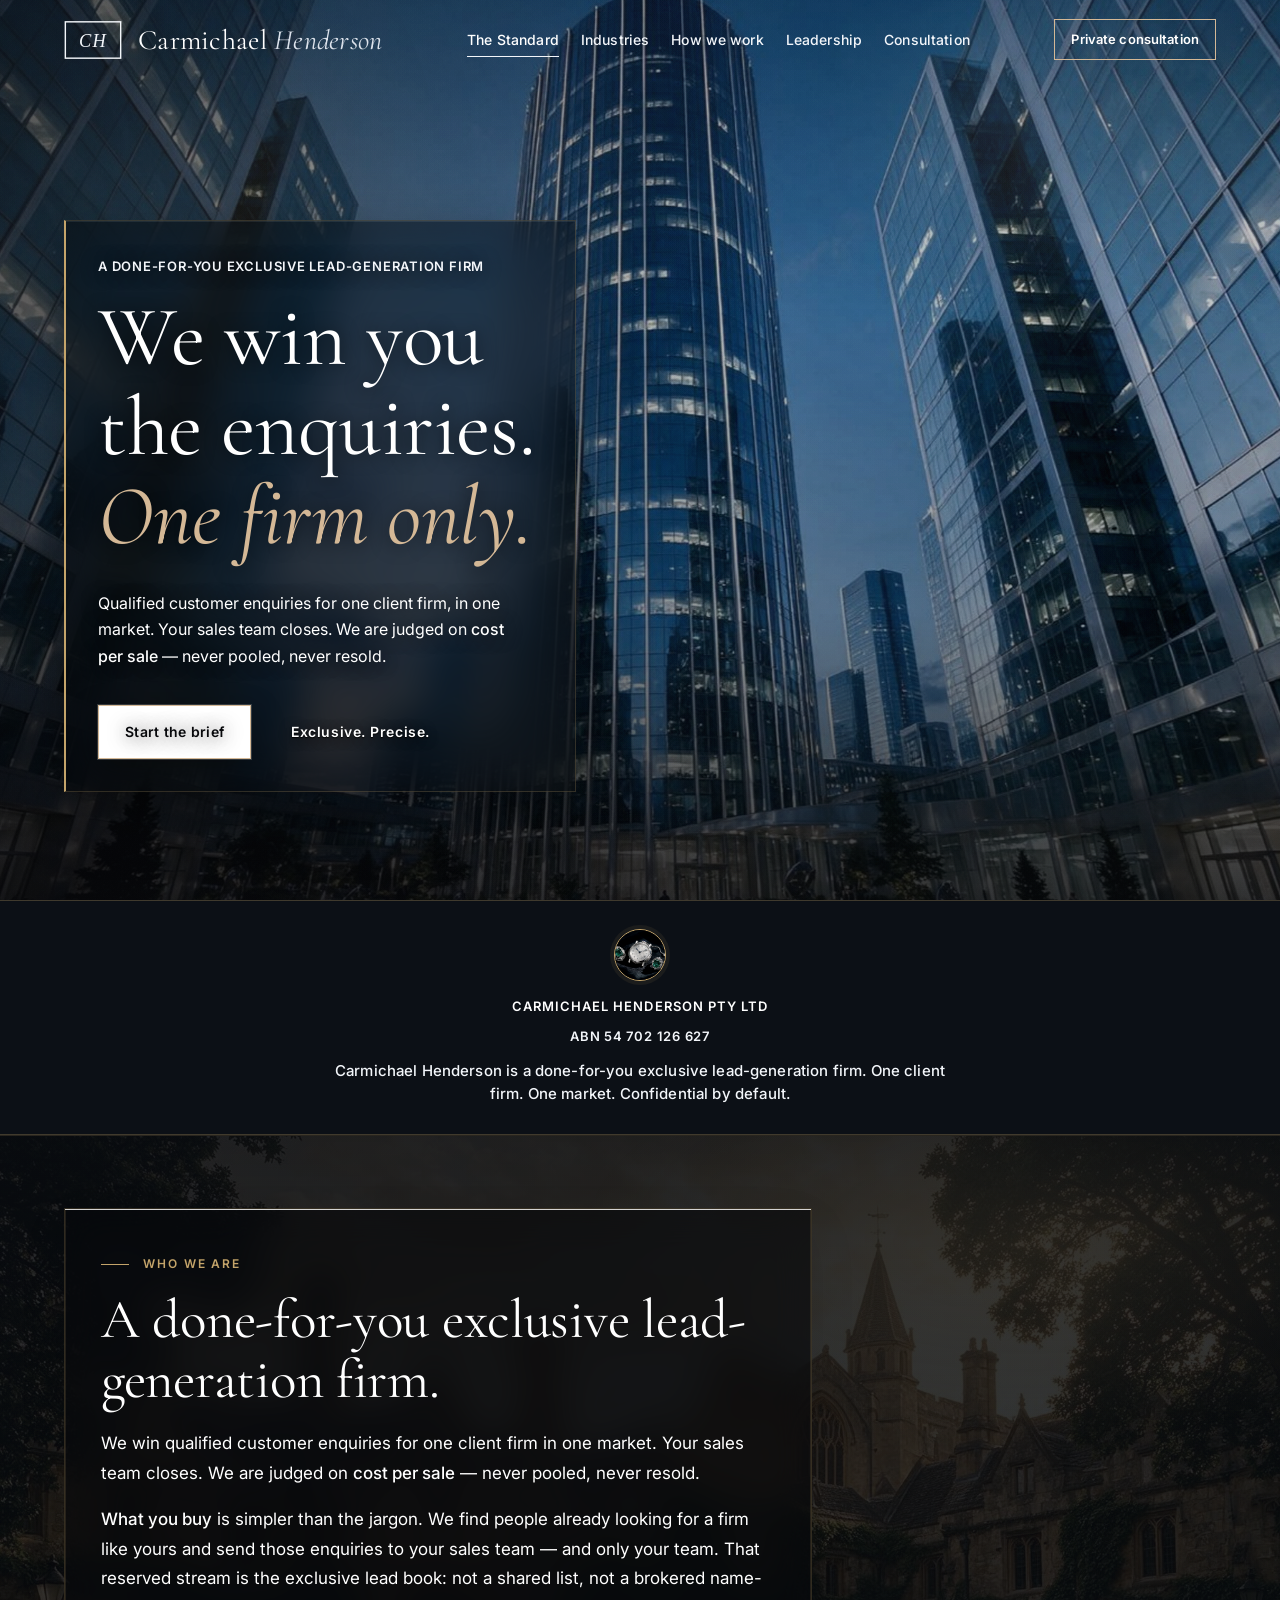
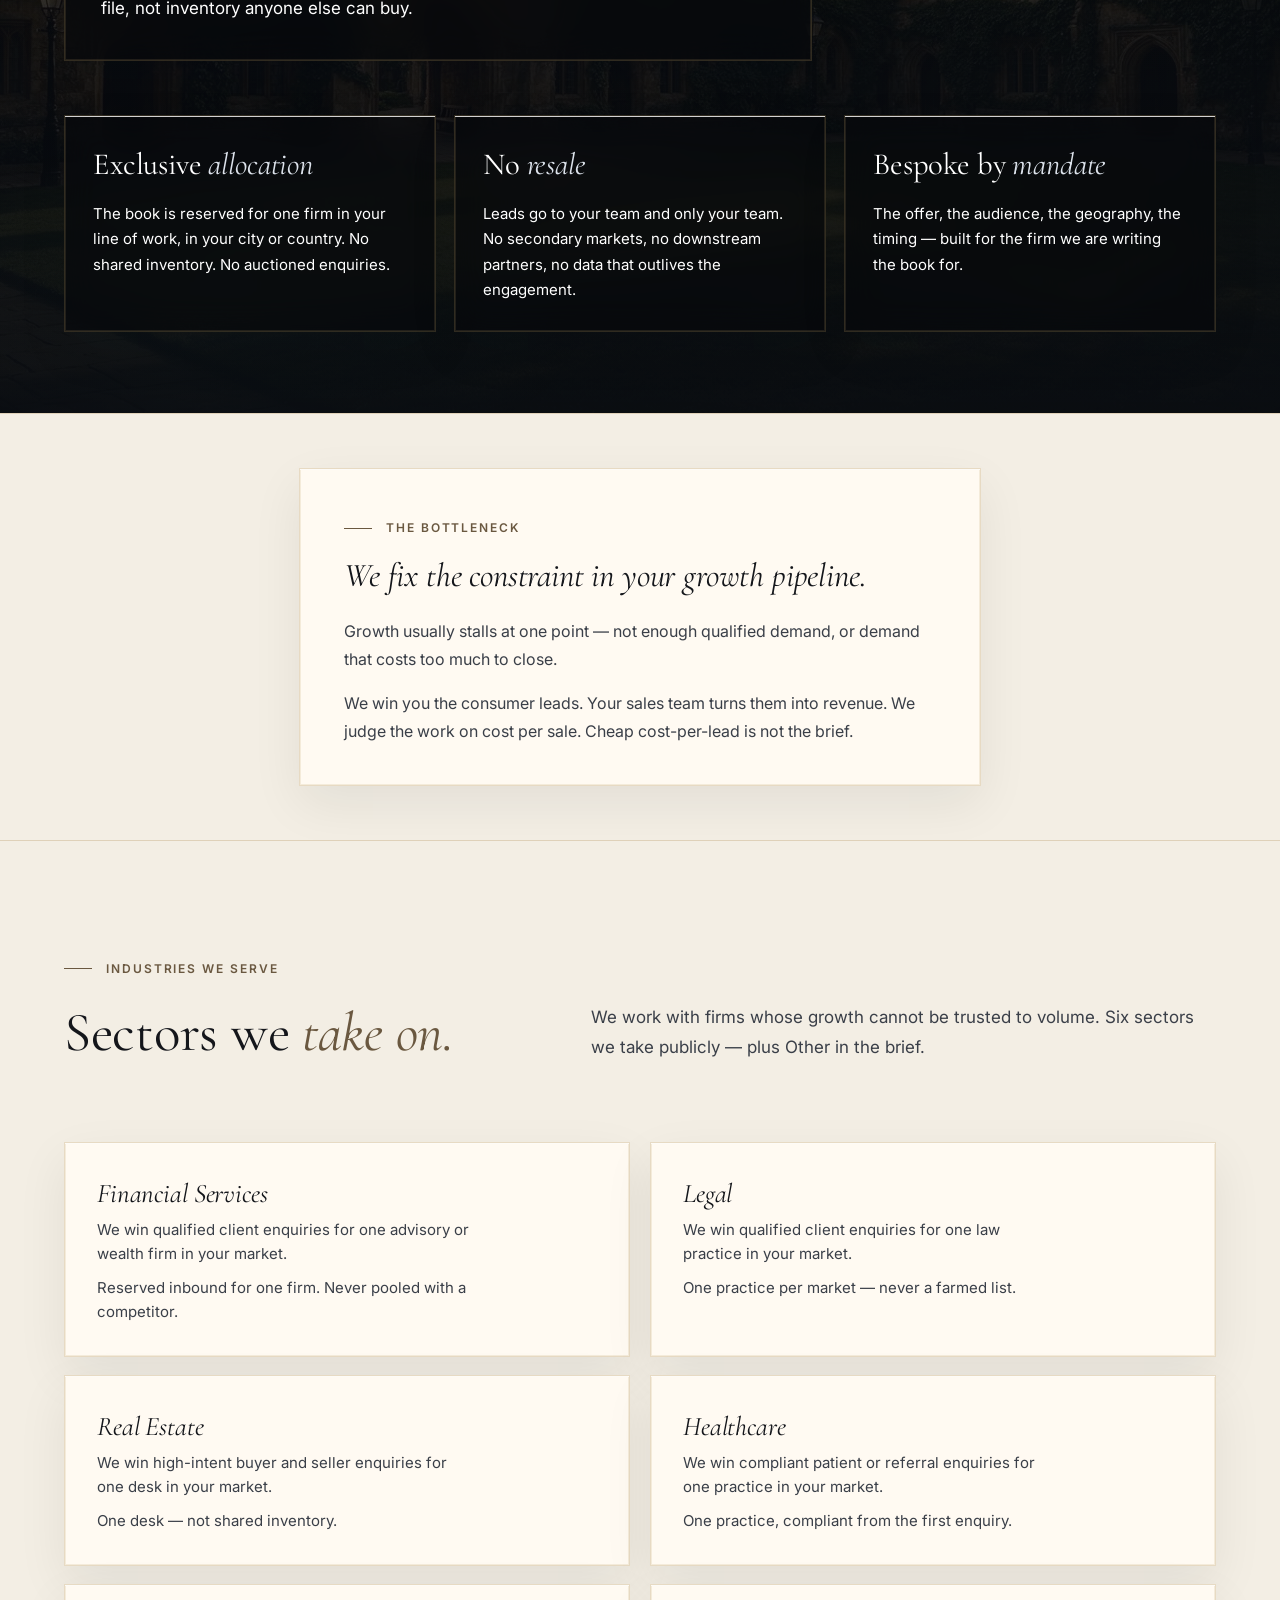
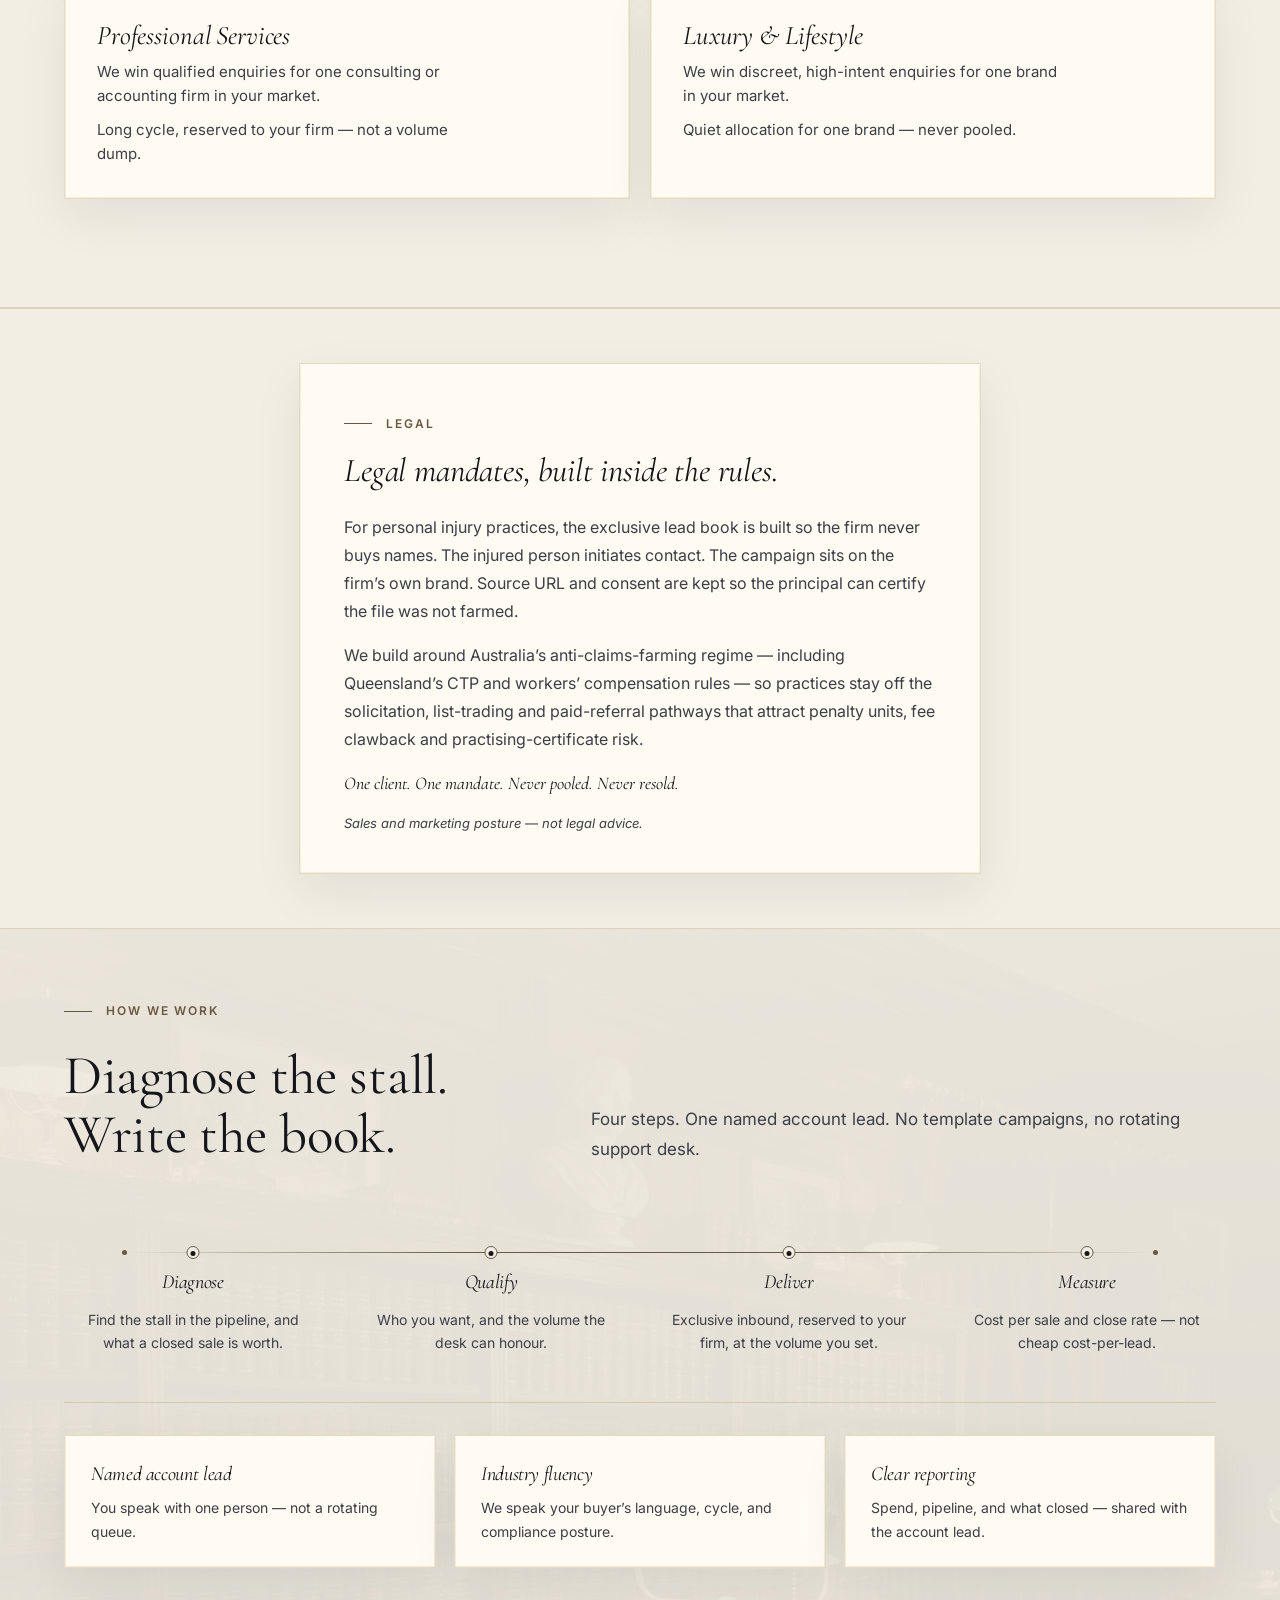
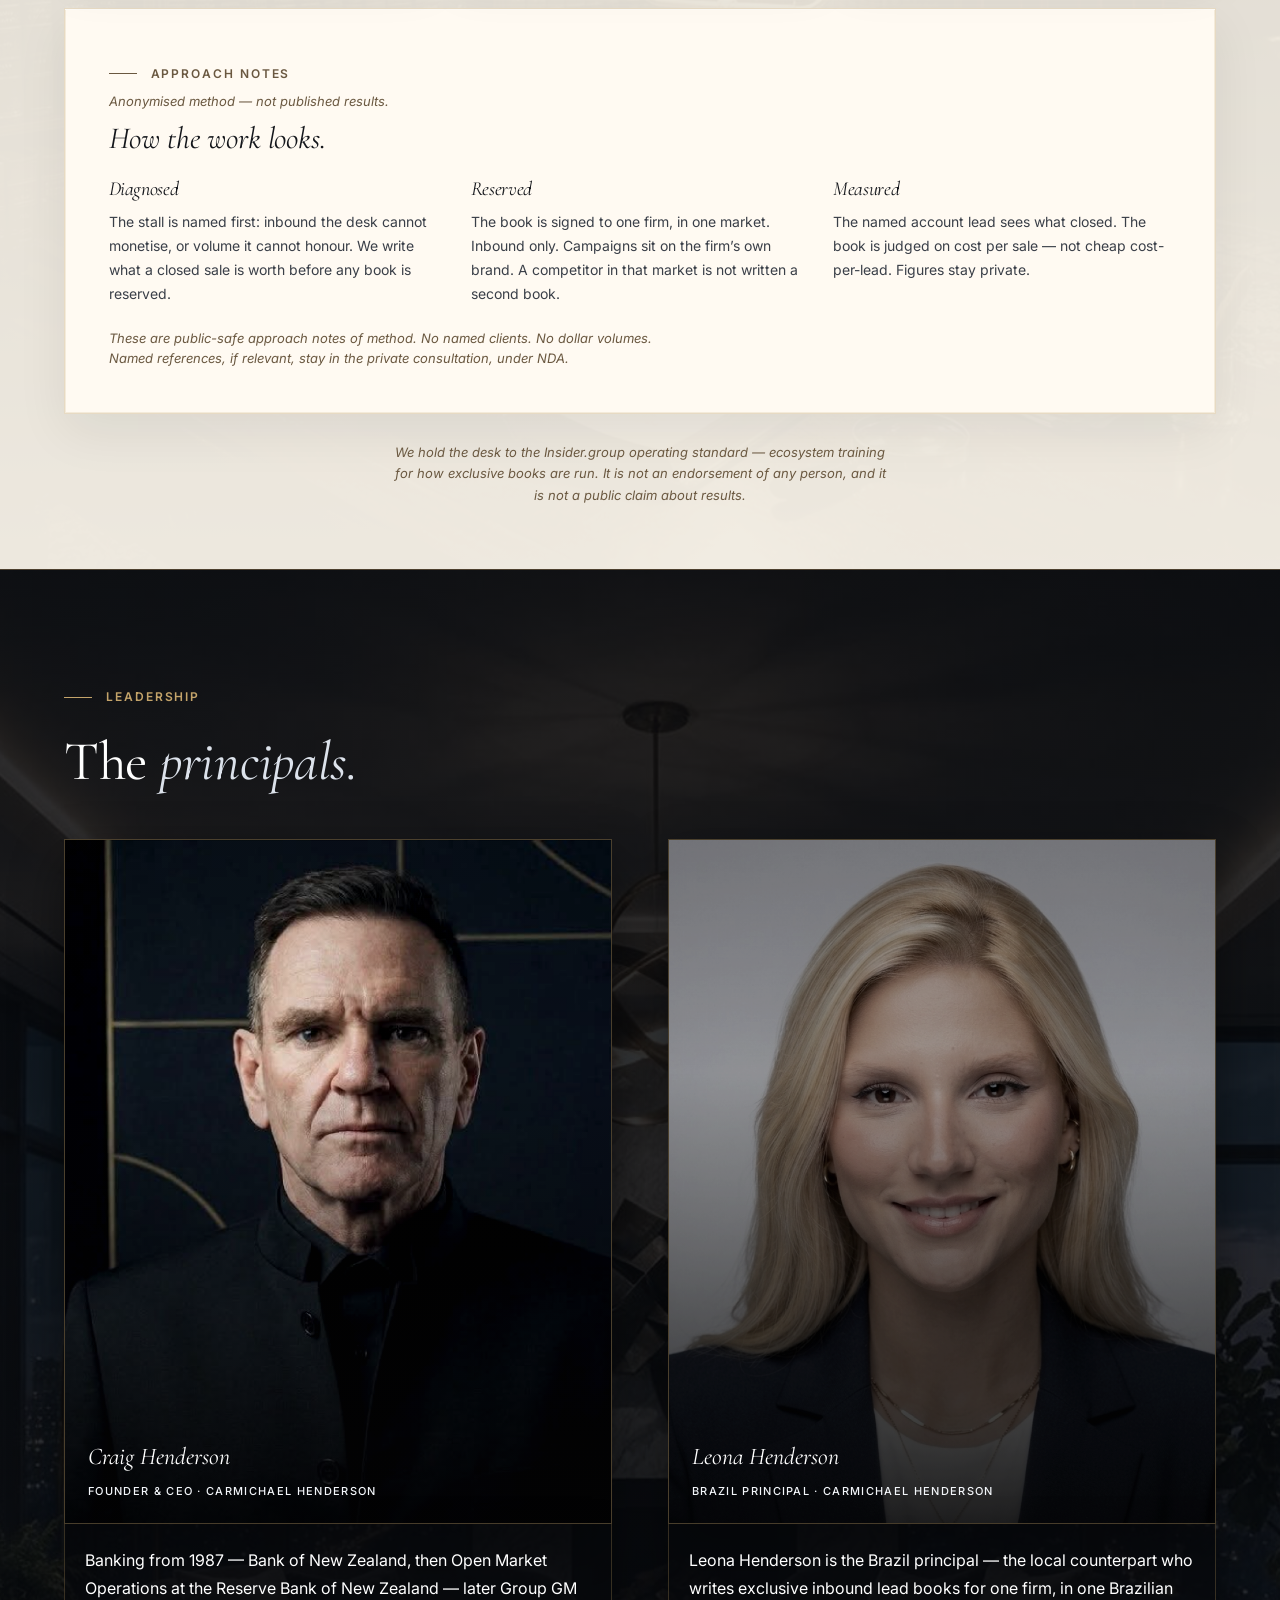
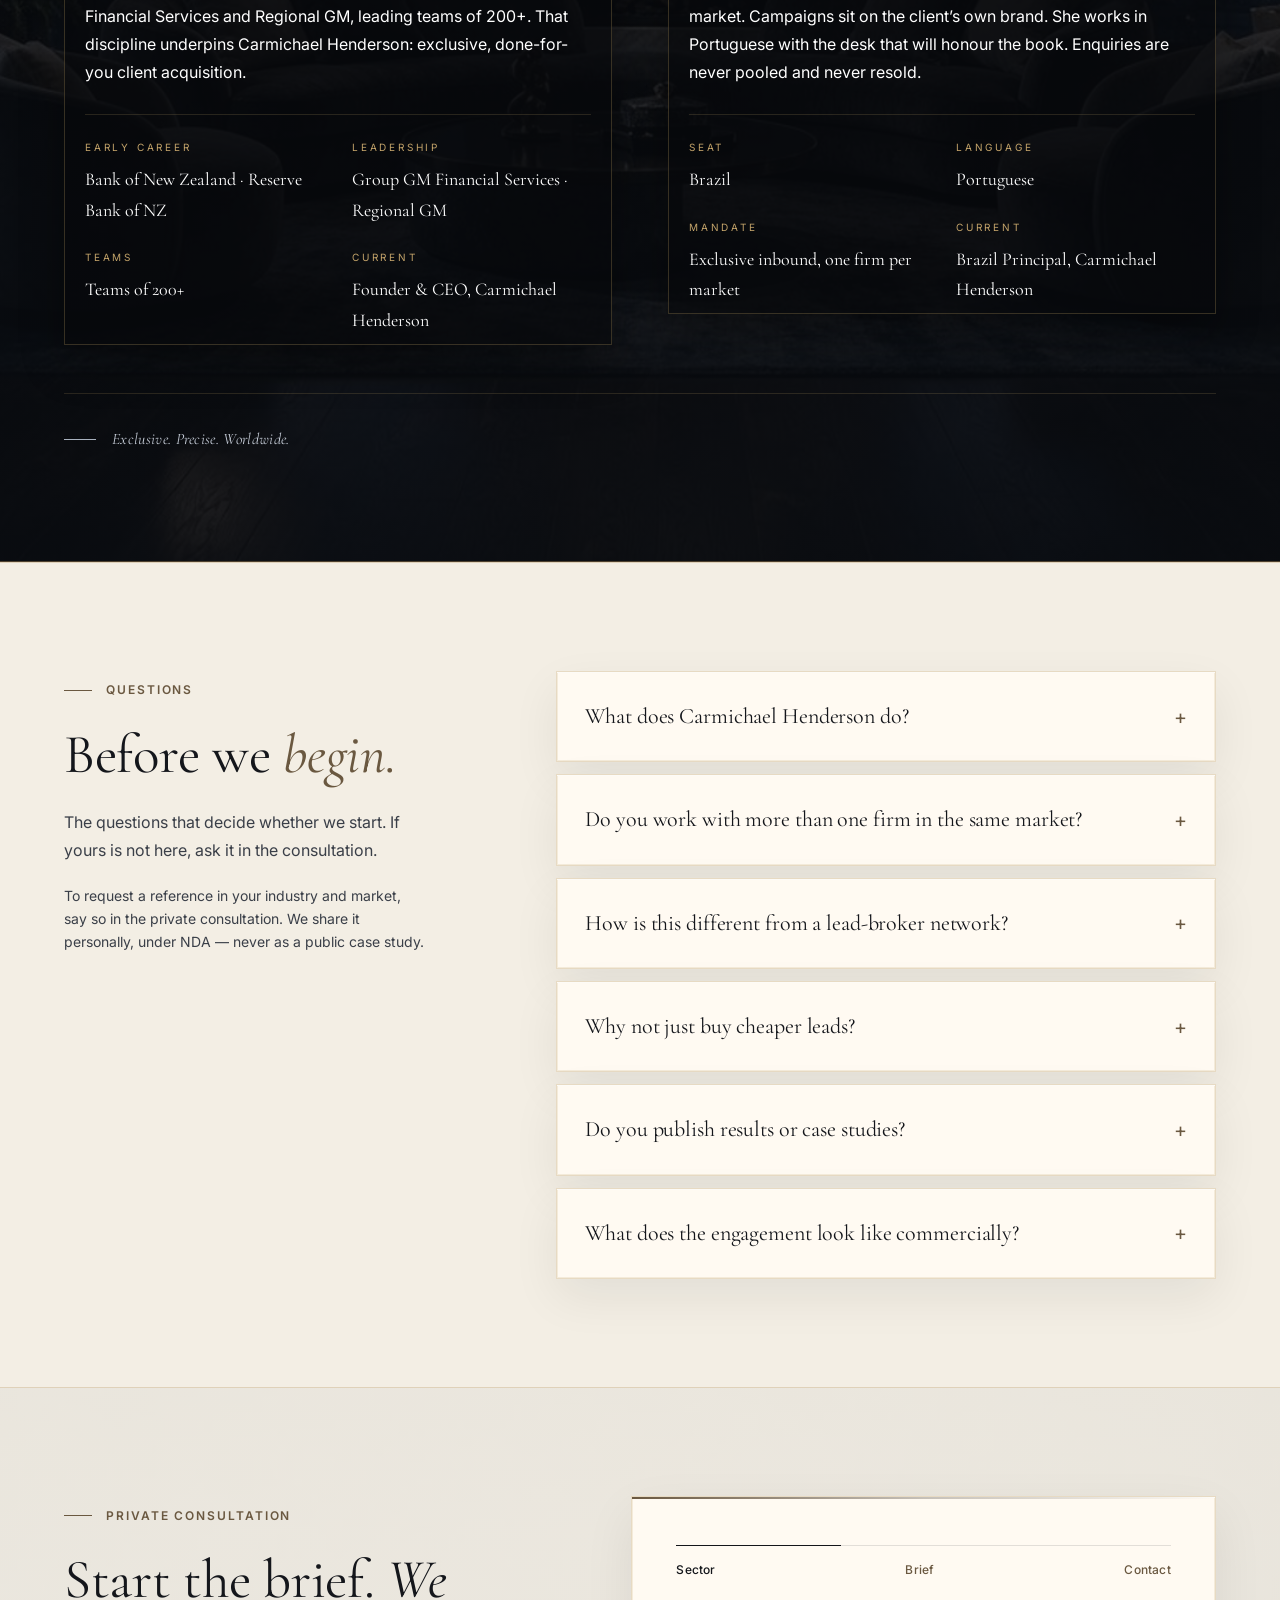
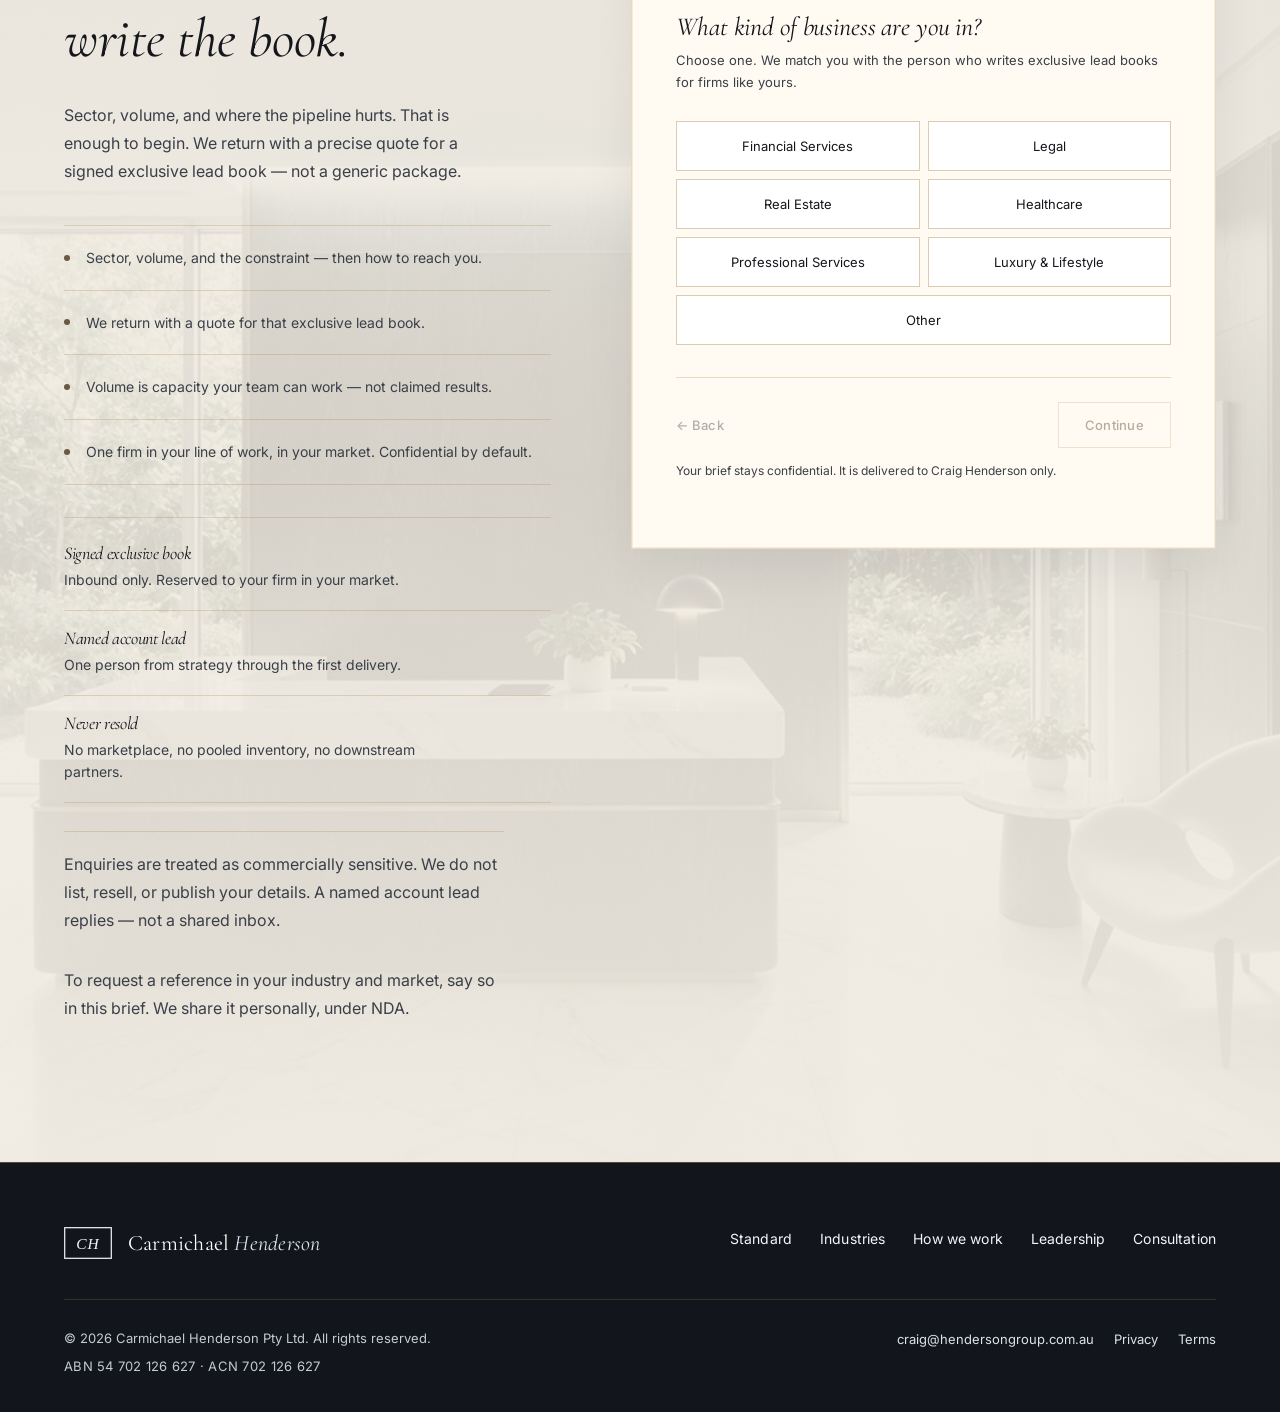
==== commit be235081: "Restyle the site to the Grok private-bank moodboard. Blue-hour plaza hero, honey courtyard, lobby, s" ====
--- a/index.html
+++ b/index.html
@@ -5,7 +5,7 @@
 <meta name="viewport" content="width=device-width, initial-scale=1">
 <title>Carmichael Henderson — Done-for-you exclusive lead generation</title>
 <meta name="description" content="Carmichael Henderson is a done-for-you exclusive lead-generation firm. We win qualified customer enquiries for one client firm in one market. Your sales team closes. Judged on cost per sale — never pooled, never resold.">
-<meta name="theme-color" content="#07080b">
+<meta name="theme-color" content="#0a0d12">
 <link rel="canonical" href="https://hendersongroup.com.au/">
 <link rel="alternate" hreflang="en-AU" href="https://hendersongroup.com.au/">
 <link rel="alternate" hreflang="pt-BR" href="https://hendersongroup.com.au/variants/pt-br.html">
@@ -29,8 +29,8 @@
 <link rel="preconnect" href="https://fonts.googleapis.com">
 <link rel="preconnect" href="https://fonts.gstatic.com" crossorigin>
 <link rel="stylesheet" href="https://fonts.googleapis.com/css2?family=Cormorant+Garamond:ital,wght@0,400;0,500;0,600;1,400;1,500&family=Inter:wght@400;500;600&family=JetBrains+Mono:wght@400;500&display=swap">
-<link rel="stylesheet" href="css/styles.css?v=ch-clear1">
-<link rel="stylesheet" href="css/variants.css?v=ch-clear1">
+<link rel="stylesheet" href="css/styles.css?v=ch-grok1">
+<link rel="stylesheet" href="css/variants.css?v=ch-grok1">
 <script type="application/ld+json">
 {
   "@context": "https://schema.org",
@@ -79,7 +79,7 @@
 <main id="main">
 <section class="hero" id="top">
   <div class="hero-bg">
-    <img src="assets/hero-skyline.jpg" alt="" fetchpriority="high" width="2200" height="1228">
+    <img src="assets/hero-plaza.jpg" alt="" fetchpriority="high" width="2000" height="1500">
     <div class="hero-mesh" aria-hidden="true"></div>
     <div class="hero-leaks" aria-hidden="true"></div>
   </div>
@@ -101,12 +101,14 @@
 </section>
 
 <section class="trust-strip" aria-label="Firm identity">
+  <div class="trust-jewel" aria-hidden="true"><img src="assets/mood-jewel.jpg" alt="" width="900" height="675"></div>
   <p class="trust-strip-entity">Carmichael Henderson Pty Ltd</p>
   <p class="trust-strip-abn">ABN 54 702 126 627</p>
   <p class="trust-strip-identity">Carmichael Henderson is a done-for-you exclusive lead-generation firm. One client firm. One market. Confidential by default.</p>
 </section>
 
-<section class="section standard atmosphere atmosphere-sydney" id="standard">
+<section class="section standard atmosphere atmosphere-courtyard" id="standard">
+  <div class="atmosphere-photo" aria-hidden="true"><img src="assets/mood-courtyard.jpg" alt="" loading="lazy" decoding="async" width="1800" height="1350"></div>
   <div class="atmosphere-screen" aria-hidden="true"></div>
   <div class="container">
     <div class="define-plate reveal" id="lead-book">
@@ -212,8 +214,8 @@
   </div>
 </section>
 
-<section class="section section-compact approach atmosphere atmosphere-london band-light" id="approach">
-  <div class="approach-bg"><img src="assets/approach-bg.jpg" alt="" loading="lazy" decoding="async" width="1920" height="1072"></div>
+<section class="section section-compact approach atmosphere atmosphere-study band-light" id="approach">
+  <div class="approach-bg"><img src="assets/mood-study.jpg" alt="" loading="lazy" decoding="async" width="1800" height="1350"></div>
   <div class="atmosphere-screen" aria-hidden="true"></div>
   <div class="container">
     <div class="section-head">
@@ -282,7 +284,8 @@
   </div>
 </section>
 
-<section class="section leadership atmosphere atmosphere-dubai" id="leadership">
+<section class="section leadership atmosphere atmosphere-penthouse" id="leadership">
+  <div class="atmosphere-photo" aria-hidden="true"><img src="assets/mood-penthouse.jpg" alt="" loading="lazy" decoding="async" width="1800" height="1350"></div>
   <div class="atmosphere-screen" aria-hidden="true"></div>
   <div class="container">
     <div class="eyebrow reveal">Leadership</div>
@@ -396,7 +399,8 @@
   </div>
 </section>
 
-<section class="section consult atmosphere atmosphere-nyc band-light" id="consult">
+<section class="section consult atmosphere atmosphere-lobby band-light" id="consult">
+  <div class="atmosphere-photo" aria-hidden="true"><img src="assets/mood-lobby.jpg" alt="" loading="lazy" decoding="async" width="1800" height="1350"></div>
   <div class="atmosphere-screen" aria-hidden="true"></div>
   <div class="container">
     <div class="consult-grid">
--- a/css/styles.css
+++ b/css/styles.css
@@ -1,24 +1,25 @@
 /* =========================================================
    CARMICHAEL HENDERSON — MARKETING SITE
-   Midnight + cool platinum. Max contrast, private-bank craft.
+   Private-bank / old-money calm. Grok moodboard: honey stone,
+   blue-hour glass, brass, forest, ivory marble.
    ========================================================= */
 
 :root {
-  /* semantic — true near-black, pure white, cool metal */
-  --bg: #07080b;
-  --bg-raised: #111318;
-  --bg-deep: #030304;
+  /* semantic — deep navy-charcoal, ivory paper, thin brass */
+  --bg: #0a0d12;
+  --bg-raised: #12161c;
+  --bg-deep: #07080b;
   --text: #ffffff;
-  --muted: #e6eaf1;
-  --border: rgba(220, 226, 236, 0.32);
-  --accent: #dce2eb;
-
-  /* near-black scale — no lounge charcoal, no washed slate */
-  --ink-000: #030304;
-  --ink-050: #07080b;
-  --ink-100: #111318;
-  --ink-200: #181b22;
-  --ink-300: #22262f;
+  --muted: #e8e2d6;
+  --border: rgba(196, 164, 106, 0.32);
+  --accent: #c4a46a;
+
+  /* near-black scale — navy-charcoal, not lounge grey */
+  --ink-000: #07080b;
+  --ink-050: #0a0d12;
+  --ink-100: #12161c;
+  --ink-200: #1a1e26;
+  --ink-300: #262b34;
   --ink-400: #9aa3b2;
   --ink-500: #c9d2de;
 
@@ -38,21 +39,25 @@
   --cream-dim: rgba(243, 246, 250, 0.08);
 
   /* utility */
-  --hair: rgba(220, 226, 236, 0.22);
-  --hair-strong: rgba(220, 226, 236, 0.42);
+  --hair: rgba(196, 164, 106, 0.18);
+  --hair-strong: rgba(196, 164, 106, 0.36);
   --success: #9fc9a8;
   --danger: #e08a90;
 
-  /* light mid-page — warm ivory cards, not a forced white site */
-  --ivory: #f4f0e8;
-  --ivory-deep: #ebe6dc;
-  --card: #fffcf7;
+  /* light mid-page — ivory / marble cards, thin brass hairlines */
+  --ivory: #f3eee4;
+  --ivory-deep: #e8e0d2;
+  --card: #fffaf2;
   --card-ink: #14161b;
   --card-muted: #3a3f48;
-  --card-soft: #5c5348;
-  --card-hair: rgba(20, 22, 27, 0.12);
-  --card-hair-strong: rgba(20, 22, 27, 0.2);
+  --card-soft: #6a5840;
+  --card-hair: rgba(168, 132, 72, 0.28);
+  --card-hair-strong: rgba(168, 132, 72, 0.42);
   --card-shadow: 0 18px 48px rgba(20, 22, 27, 0.07), inset 0 1px 0 rgba(255, 255, 255, 0.8);
+  --brass: #c4a46a;
+  --brass-soft: #d4b896;
+  --forest: #1f3d32;
+  --emerald: #1a5c45;
 
   /* type — literary serif, institutional sans */
   --serif: "Cormorant Garamond", "Playfair Display", Georgia, serif;
@@ -71,8 +76,8 @@
   /* glass / depth — Hybrid D punch, plates dark enough for AA+ type */
   --glass: rgba(7, 8, 11, 0.66);
   --glass-strong: rgba(7, 8, 11, 0.82);
-  --glass-border: rgba(220, 226, 236, 0.16);
-  --glass-highlight: rgba(243, 246, 250, 0.09);
+  --glass-border: rgba(196, 164, 106, 0.22);
+  --glass-highlight: rgba(212, 184, 150, 0.1);
   --glass-shadow: 0 22px 54px rgba(0, 0, 0, 0.42), inset 0 1px 0 rgba(243, 246, 250, 0.08);
 }
 
@@ -101,9 +106,9 @@
   content: "";
   position: fixed; inset: 0;
   background-image:
-    radial-gradient(circle at 14% 16%, rgba(186, 206, 226, 0.07), transparent 44%),
-    radial-gradient(circle at 82% 12%, rgba(243, 246, 250, 0.045), transparent 38%),
-    radial-gradient(circle at 78% 78%, rgba(120, 150, 180, 0.04), transparent 50%);
+    radial-gradient(circle at 14% 16%, rgba(196, 164, 106, 0.06), transparent 44%),
+    radial-gradient(circle at 82% 12%, rgba(232, 220, 196, 0.04), transparent 38%),
+    radial-gradient(circle at 78% 78%, rgba(31, 61, 50, 0.05), transparent 50%);
   pointer-events: none;
   z-index: 1;
 }
@@ -139,8 +144,8 @@
 }
 
 h1, h2, h3, h4 { font-family: var(--serif); font-weight: 400; margin: 0; letter-spacing: -0.018em; line-height: 1.08; }
-h1 { font-size: clamp(42px, 6vw, 86px); }
-h2 { font-size: clamp(32px, 4.2vw, 62px); }
+h1 { font-size: clamp(44px, 6.2vw, 90px); }
+h2 { font-size: clamp(34px, 4.3vw, 64px); }
 h3 { font-size: clamp(24px, 2.4vw, 34px); }
 h4 { font-size: clamp(20px, 1.5vw, 26px); }
 p { margin: 0; }
@@ -346,10 +351,10 @@
   z-index: 0;
   width: 100%; height: 100%;
   object-fit: cover;
-  object-position: 18% 72%;
-  transform: scale(1.12);
+  object-position: 50% 38%;
+  transform: scale(1.06);
   will-change: transform;
-  filter: grayscale(0) contrast(1.06) brightness(1.72) saturate(0.92);
+  filter: grayscale(0.08) contrast(1.08) brightness(0.78) saturate(0.86);
 }
 .hero-mesh,
 .hero-leaks {
@@ -360,20 +365,19 @@
 }
 .hero-mesh {
   background:
-    linear-gradient(180deg, rgba(198, 208, 222, 0.28) 0%, transparent 38%),
-    radial-gradient(ellipse 58% 48% at 16% 26%, rgba(186, 206, 226, 0.32), transparent 60%),
-    radial-gradient(ellipse 48% 40% at 78% 22%, rgba(232, 224, 204, 0.22), transparent 56%),
-    radial-gradient(ellipse 52% 42% at 64% 72%, rgba(88, 128, 168, 0.2), transparent 62%),
-    radial-gradient(ellipse 34% 28% at 28% 82%, rgba(186, 166, 140, 0.12), transparent 52%);
+    linear-gradient(180deg, rgba(10, 16, 28, 0.28) 0%, transparent 38%),
+    radial-gradient(ellipse 58% 48% at 16% 26%, rgba(196, 164, 106, 0.16), transparent 60%),
+    radial-gradient(ellipse 48% 40% at 78% 22%, rgba(40, 72, 110, 0.22), transparent 56%),
+    radial-gradient(ellipse 52% 42% at 64% 72%, rgba(20, 40, 70, 0.18), transparent 62%);
   mix-blend-mode: screen;
-  opacity: 0.95;
+  opacity: 0.7;
   animation: hero-mesh-drift 32s ease-in-out infinite alternate;
 }
 .hero-leaks {
   background:
-    linear-gradient(180deg, rgba(210, 218, 230, 0.2) 0%, transparent 36%),
-    radial-gradient(ellipse 36% 28% at 88% 12%, rgba(236, 240, 246, 0.28), transparent 70%),
-    radial-gradient(ellipse 28% 22% at 10% 64%, rgba(150, 178, 204, 0.18), transparent 68%);
+    linear-gradient(180deg, rgba(12, 18, 28, 0.22) 0%, transparent 36%),
+    radial-gradient(ellipse 36% 28% at 88% 12%, rgba(196, 164, 106, 0.12), transparent 70%),
+    radial-gradient(ellipse 28% 22% at 10% 64%, rgba(31, 61, 50, 0.14), transparent 68%);
   mix-blend-mode: screen;
 }
 @keyframes hero-mesh-drift {
@@ -385,8 +389,8 @@
   position: absolute; inset: 0;
   z-index: 2;
   background:
-    linear-gradient(90deg, rgba(3,3,4,0.32) 0%, rgba(3,3,4,0.1) 28%, transparent 58%),
-    linear-gradient(180deg, rgba(7,8,11,0.06) 0%, transparent 32%, rgba(7,8,11,0.08) 68%, rgba(7,8,11,0.72) 100%);
+    linear-gradient(90deg, rgba(7,8,11,0.58) 0%, rgba(7,8,11,0.22) 32%, transparent 62%),
+    linear-gradient(180deg, rgba(10,13,18,0.18) 0%, transparent 34%, rgba(10,13,18,0.2) 68%, rgba(7,8,11,0.78) 100%);
 }
 .hero-content {
   position: relative;
@@ -394,8 +398,8 @@
   max-width: 36rem;
   padding: 36px 40px 32px 32px;
   border: 1px solid var(--glass-border);
-  border-left: 2px solid var(--accent);
-  background: rgba(3, 3, 4, 0.46);
+  border-left: 2px solid var(--brass);
+  background: rgba(7, 8, 11, 0.52);
   backdrop-filter: blur(22px) saturate(150%);
   -webkit-backdrop-filter: blur(22px) saturate(150%);
   box-shadow: var(--glass-shadow);
@@ -2679,12 +2683,12 @@
   .hero-identity { max-width: 32ch; font-size: 12px; margin-bottom: 14px; }
   .hero-desc { max-width: 38ch; }
   .hero-bg img {
-    object-position: 28% 68%;
-    filter: grayscale(0) contrast(1.04) brightness(1.78) saturate(0.95);
+    object-position: 50% 36%;
+    filter: grayscale(0.06) contrast(1.06) brightness(0.68) saturate(0.84);
   }
   .hero-bg::after {
     background:
-      linear-gradient(180deg, rgba(7,8,11,0.08) 0%, transparent 36%, rgba(7,8,11,0.1) 72%, rgba(7,8,11,0.7) 100%),
+      linear-gradient(180deg, rgba(7,8,11,0.22) 0%, transparent 36%, rgba(7,8,11,0.28) 72%, rgba(7,8,11,0.82) 100%),
       linear-gradient(90deg, rgba(3,3,4,0.16) 0%, transparent 58%);
   }
   .radio-tile, .pill, .nav-cta, .hero-cta, .mobile-consult-bar {
@@ -3366,3 +3370,122 @@
     background: var(--card);
   }
 }
+
+/* =========================================================
+   GROK MOODBOARD — photo atmospheres + brass precision
+   Courtyard / lobby / study / penthouse sit behind existing
+   plates. Ivory mid-page stays the readable system.
+   ========================================================= */
+.atmosphere-photo {
+  position: absolute;
+  inset: 0;
+  z-index: 0;
+  overflow: hidden;
+  pointer-events: none;
+}
+.atmosphere-photo img {
+  width: 100%;
+  height: 100%;
+  object-fit: cover;
+  filter: grayscale(0.12) contrast(1.06) brightness(0.55) saturate(0.78);
+}
+.atmosphere-photo::after {
+  content: "";
+  position: absolute;
+  inset: 0;
+  background: linear-gradient(180deg, rgba(10,13,18,0.72) 0%, rgba(10,13,18,0.58) 46%, rgba(10,13,18,0.86) 100%);
+}
+
+.atmosphere-courtyard .atmosphere-photo img {
+  object-position: 50% 28%;
+  filter: grayscale(0.05) contrast(1.08) brightness(0.62) saturate(0.9);
+}
+.atmosphere-courtyard .atmosphere-screen::before {
+  background:
+    radial-gradient(ellipse 60% 40% at 80% 12%, rgba(196, 164, 106, 0.18), transparent 58%),
+    radial-gradient(ellipse 50% 36% at 18% 88%, rgba(31, 61, 50, 0.22), transparent 56%);
+}
+.atmosphere-courtyard .atmosphere-screen::after {
+  background: linear-gradient(180deg, rgba(10,13,18,0.42) 0%, rgba(10,13,18,0.28) 48%, rgba(10,13,18,0.7) 100%);
+}
+
+.atmosphere-lobby .atmosphere-photo img {
+  object-position: 50% 42%;
+  filter: grayscale(0.08) contrast(1.04) brightness(0.7) saturate(0.7);
+}
+.atmosphere-study .atmosphere-photo img,
+.approach-bg img {
+  object-position: 50% 55%;
+  filter: grayscale(0.1) contrast(1.1) brightness(0.42) saturate(0.7);
+}
+.atmosphere-penthouse .atmosphere-photo img {
+  object-position: 50% 40%;
+  filter: grayscale(0.06) contrast(1.06) brightness(0.48) saturate(0.75);
+}
+
+.band-light .atmosphere-photo::after {
+  background: linear-gradient(180deg, rgba(243,238,228,0.78) 0%, rgba(243,238,228,0.7) 50%, rgba(243,238,228,0.88) 100%);
+}
+.band-light .atmosphere-photo img {
+  filter: grayscale(0.18) contrast(1.02) brightness(0.92) saturate(0.55);
+  opacity: 0.45;
+}
+.band-light.approach .approach-bg {
+  opacity: 0.22;
+}
+.band-light.approach .approach-bg img {
+  filter: grayscale(0.15) contrast(1.08) brightness(0.7) saturate(0.55);
+}
+.band-light.approach .approach-bg::after {
+  background: linear-gradient(180deg, rgba(243,238,228,0.82) 0%, rgba(243,238,228,0.7) 48%, rgba(243,238,228,0.9) 100%);
+}
+
+.define-plate,
+.pillar,
+.industry-card,
+.wins-plate,
+.whisper-inner,
+.why-item,
+.faq-item,
+.form-shell,
+.leader-card {
+  box-shadow: var(--card-shadow), inset 0 0 0 1px rgba(196, 164, 106, 0.14);
+}
+.band-light .industry-card,
+.band-light .whisper-inner,
+.band-light .wins-plate,
+.band-light .why-item,
+.band-light .faq-item,
+.band-light .form-shell {
+  border-color: var(--card-hair);
+  box-shadow: var(--card-shadow), inset 0 0 0 1px rgba(196, 164, 106, 0.18);
+}
+
+.trust-strip {
+  background: #0c1016;
+  border-top-color: rgba(196, 164, 106, 0.28);
+  border-bottom-color: rgba(196, 164, 106, 0.28);
+}
+.trust-jewel {
+  width: 52px;
+  height: 52px;
+  margin: 0 auto 14px;
+  border: 1px solid var(--brass);
+  border-radius: 50%;
+  overflow: hidden;
+  box-shadow: 0 0 0 4px rgba(196, 164, 106, 0.08);
+}
+.trust-jewel img {
+  width: 100%;
+  height: 100%;
+  object-fit: cover;
+  object-position: 52% 48%;
+  filter: grayscale(0.15) contrast(1.1) saturate(0.85);
+}
+.nav-cta,
+.hero-cta {
+  border-color: var(--brass-soft);
+}
+.hero-headline .accent {
+  color: var(--brass-soft);
+}
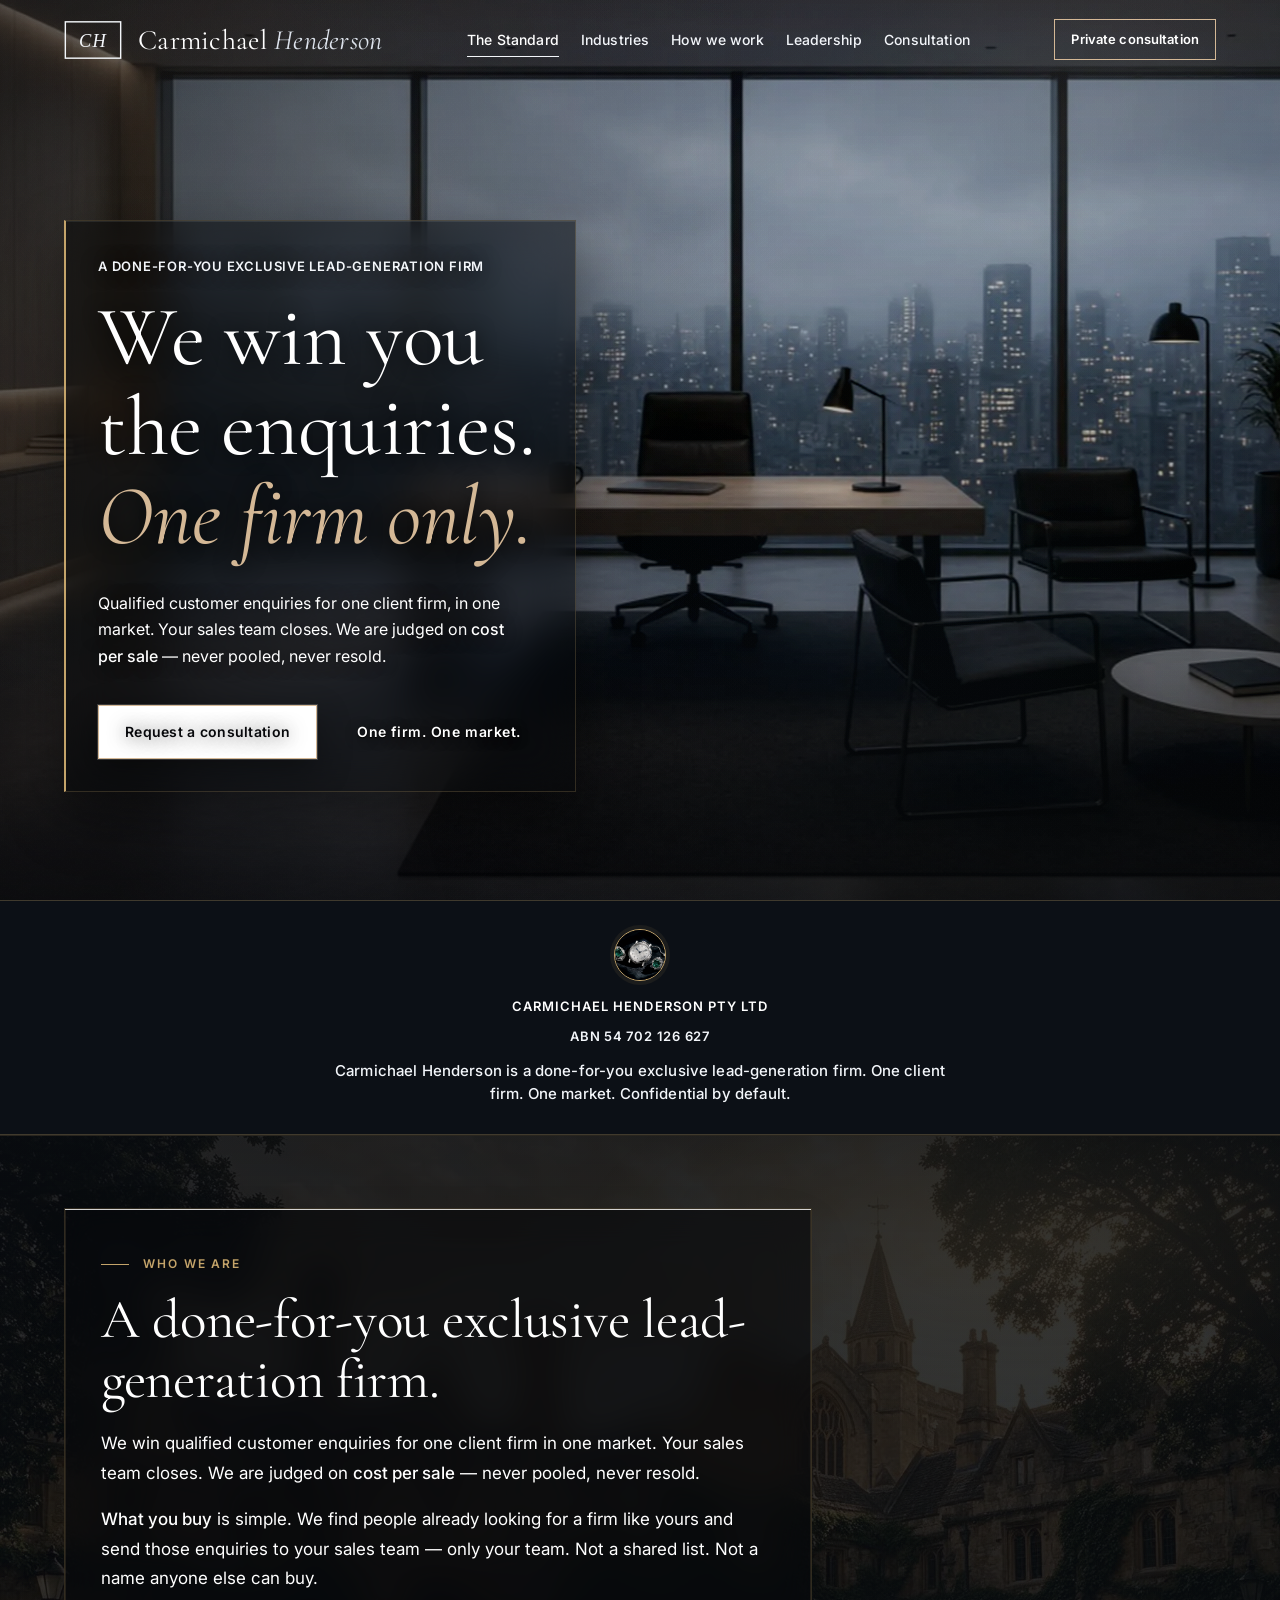
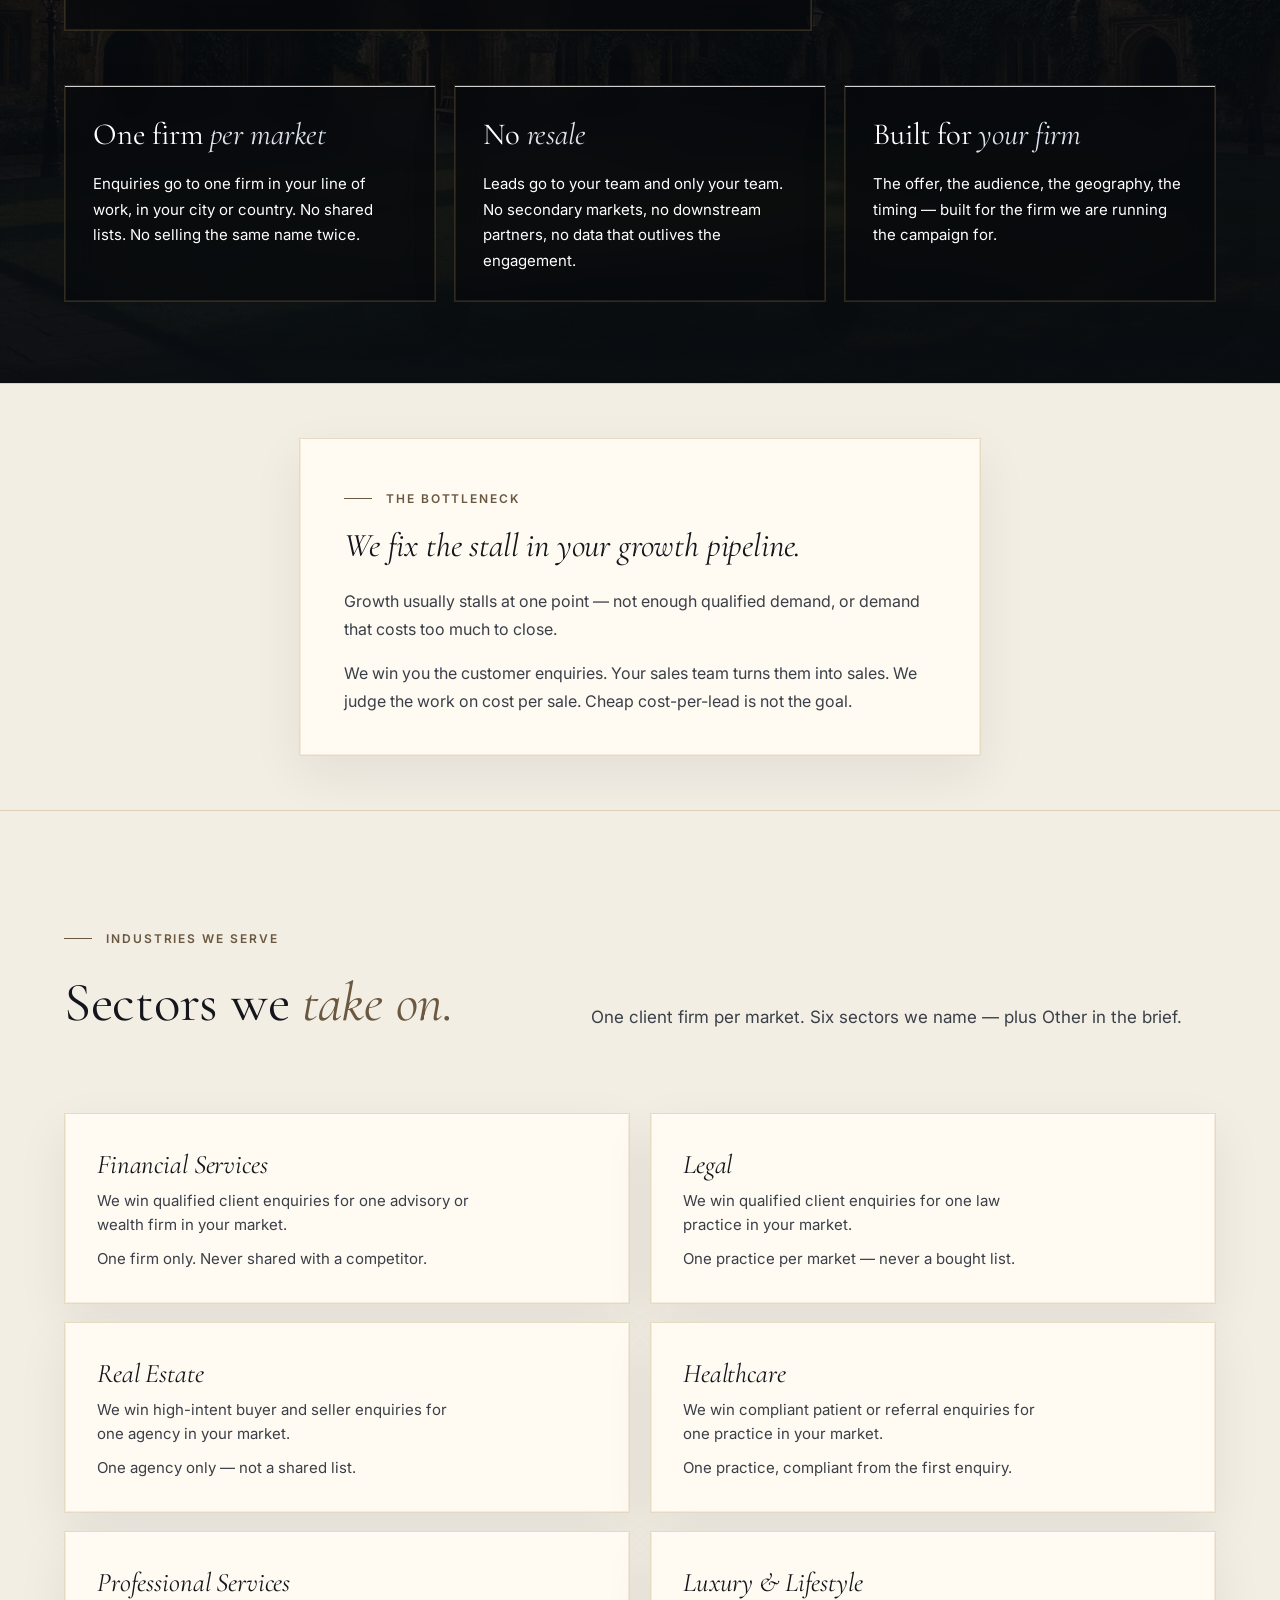
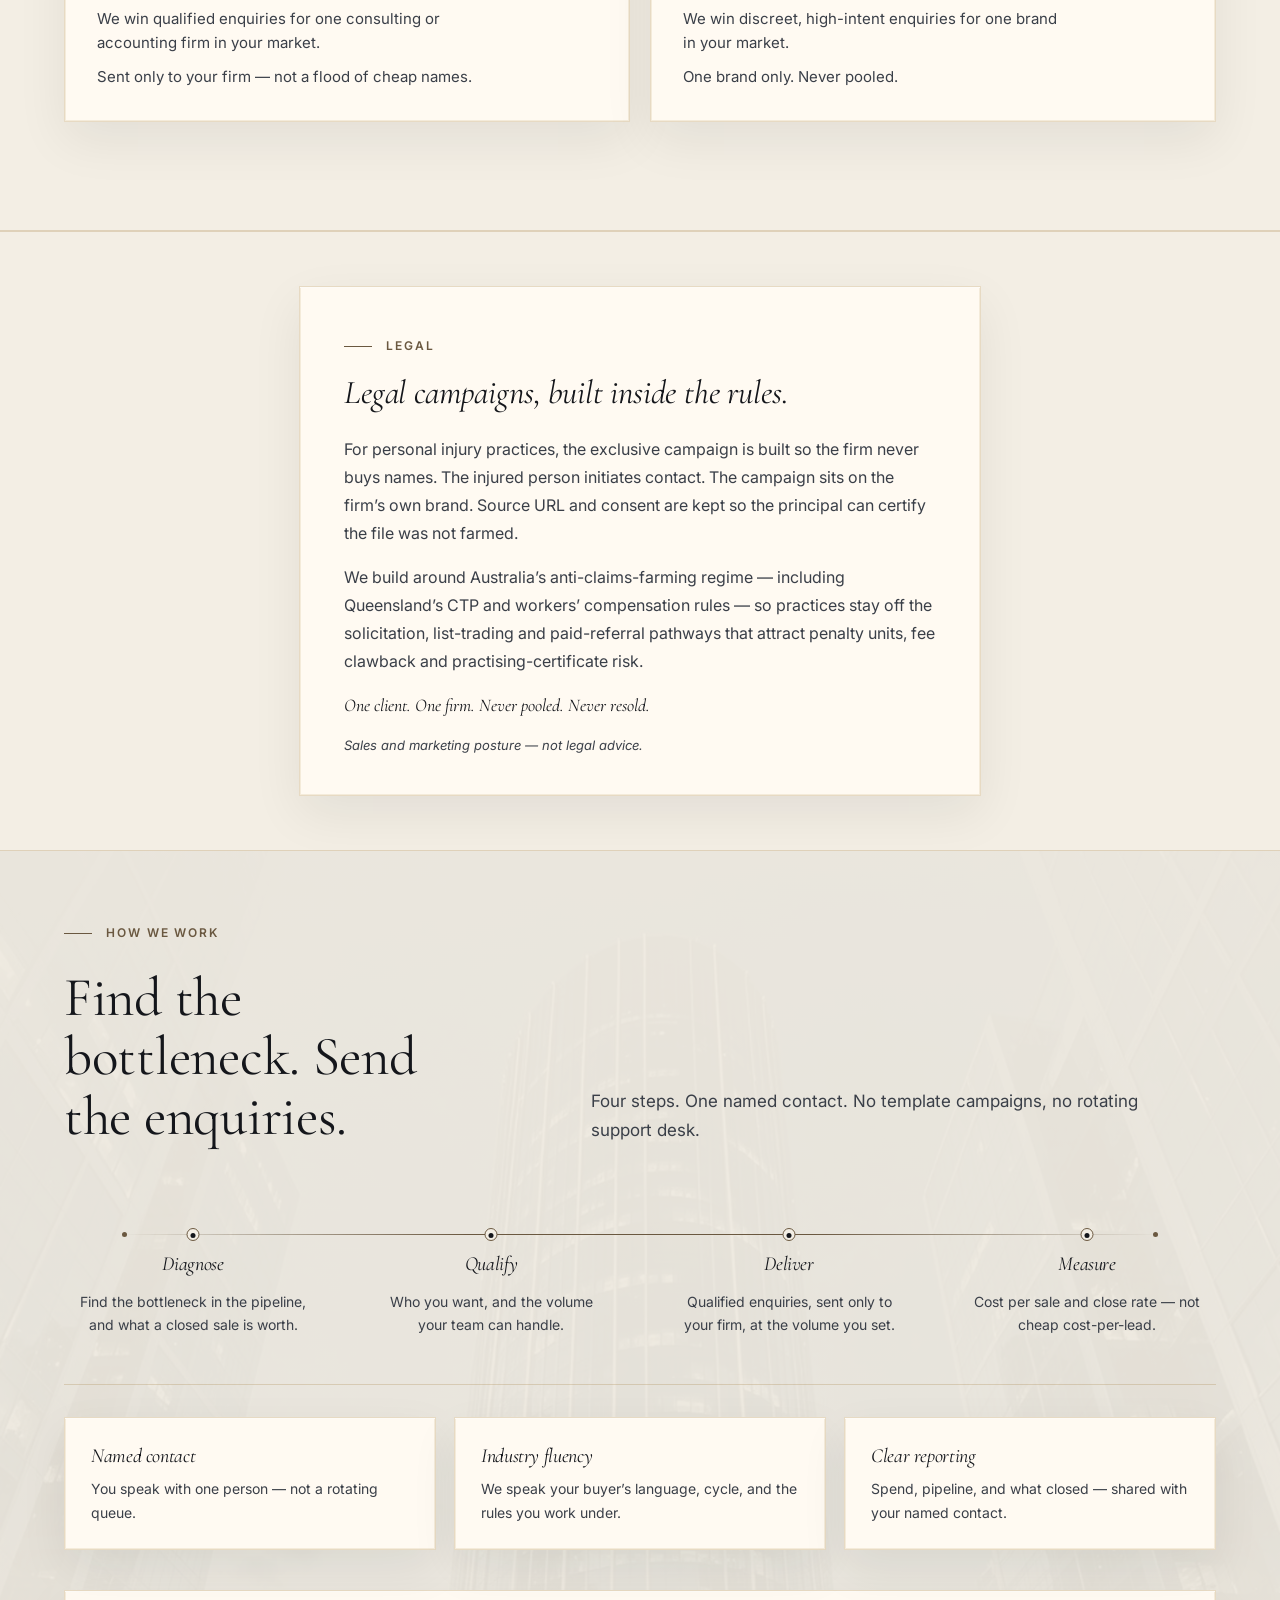
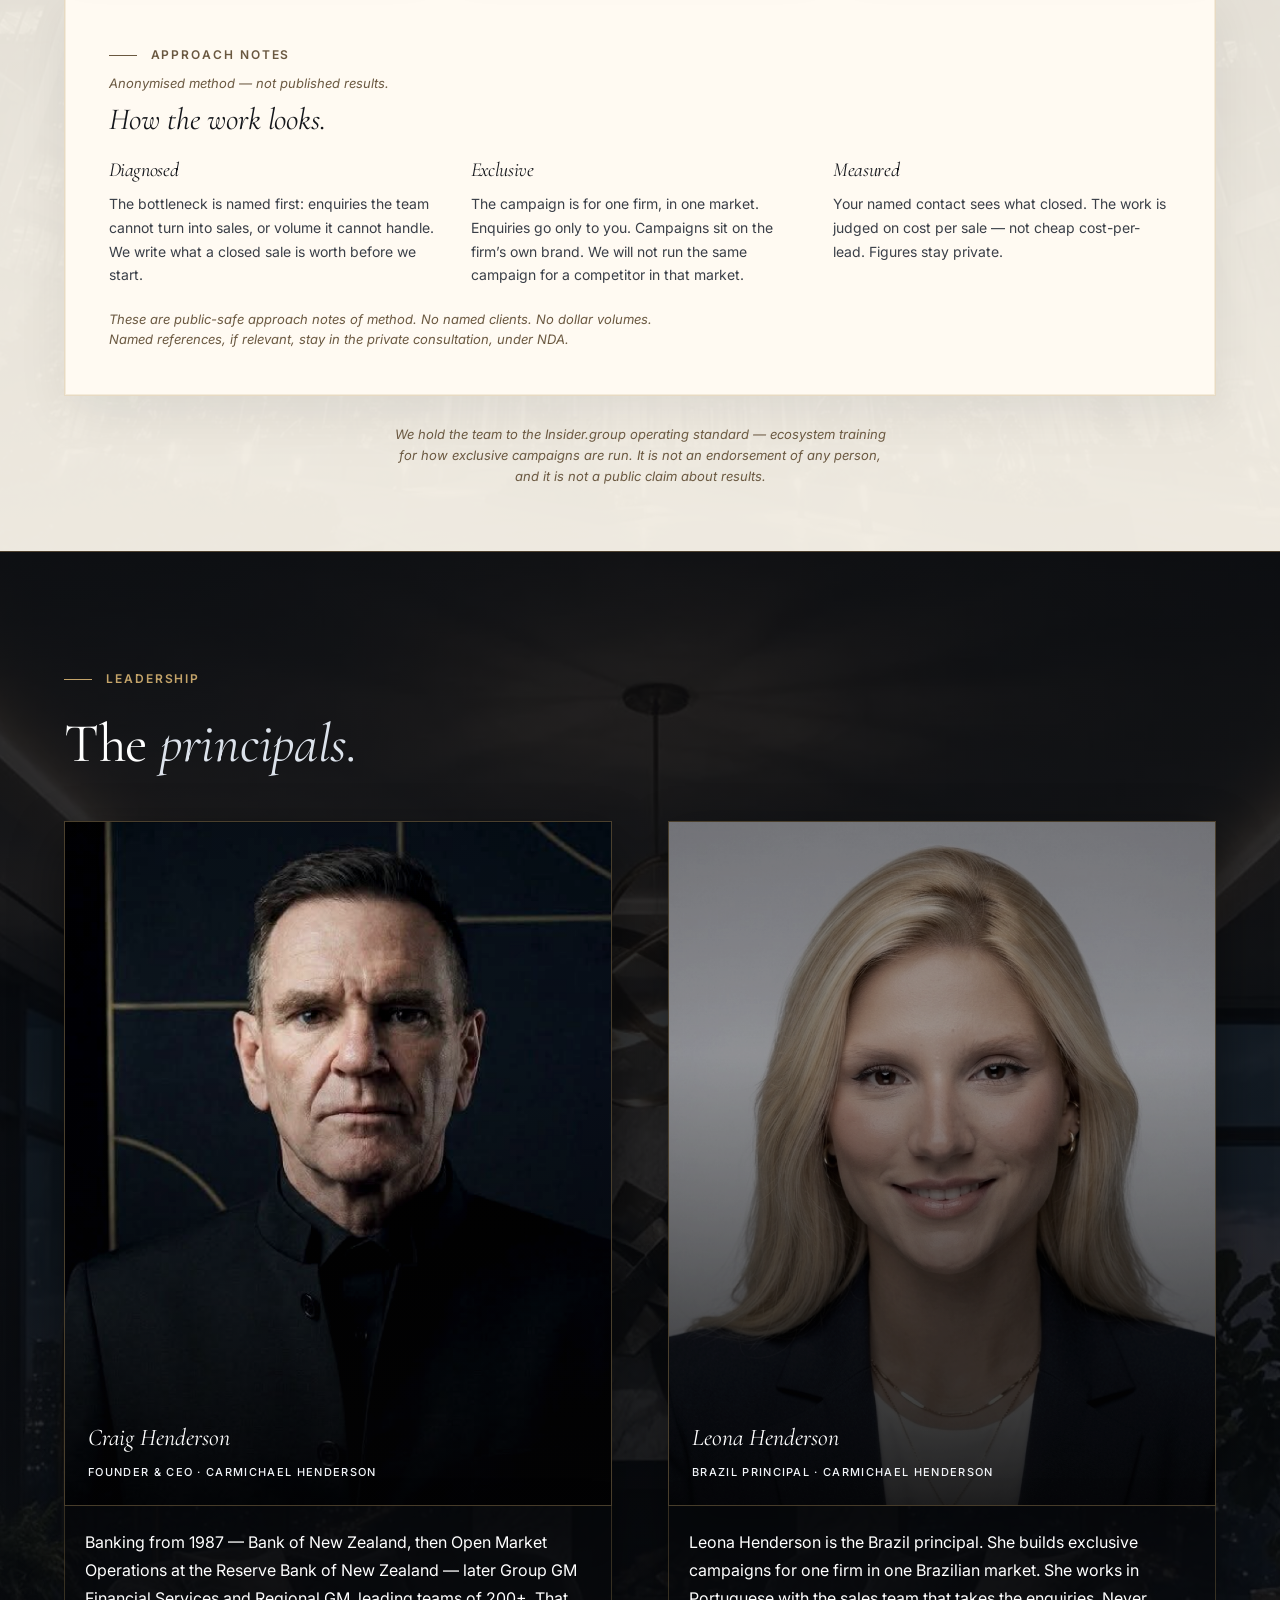
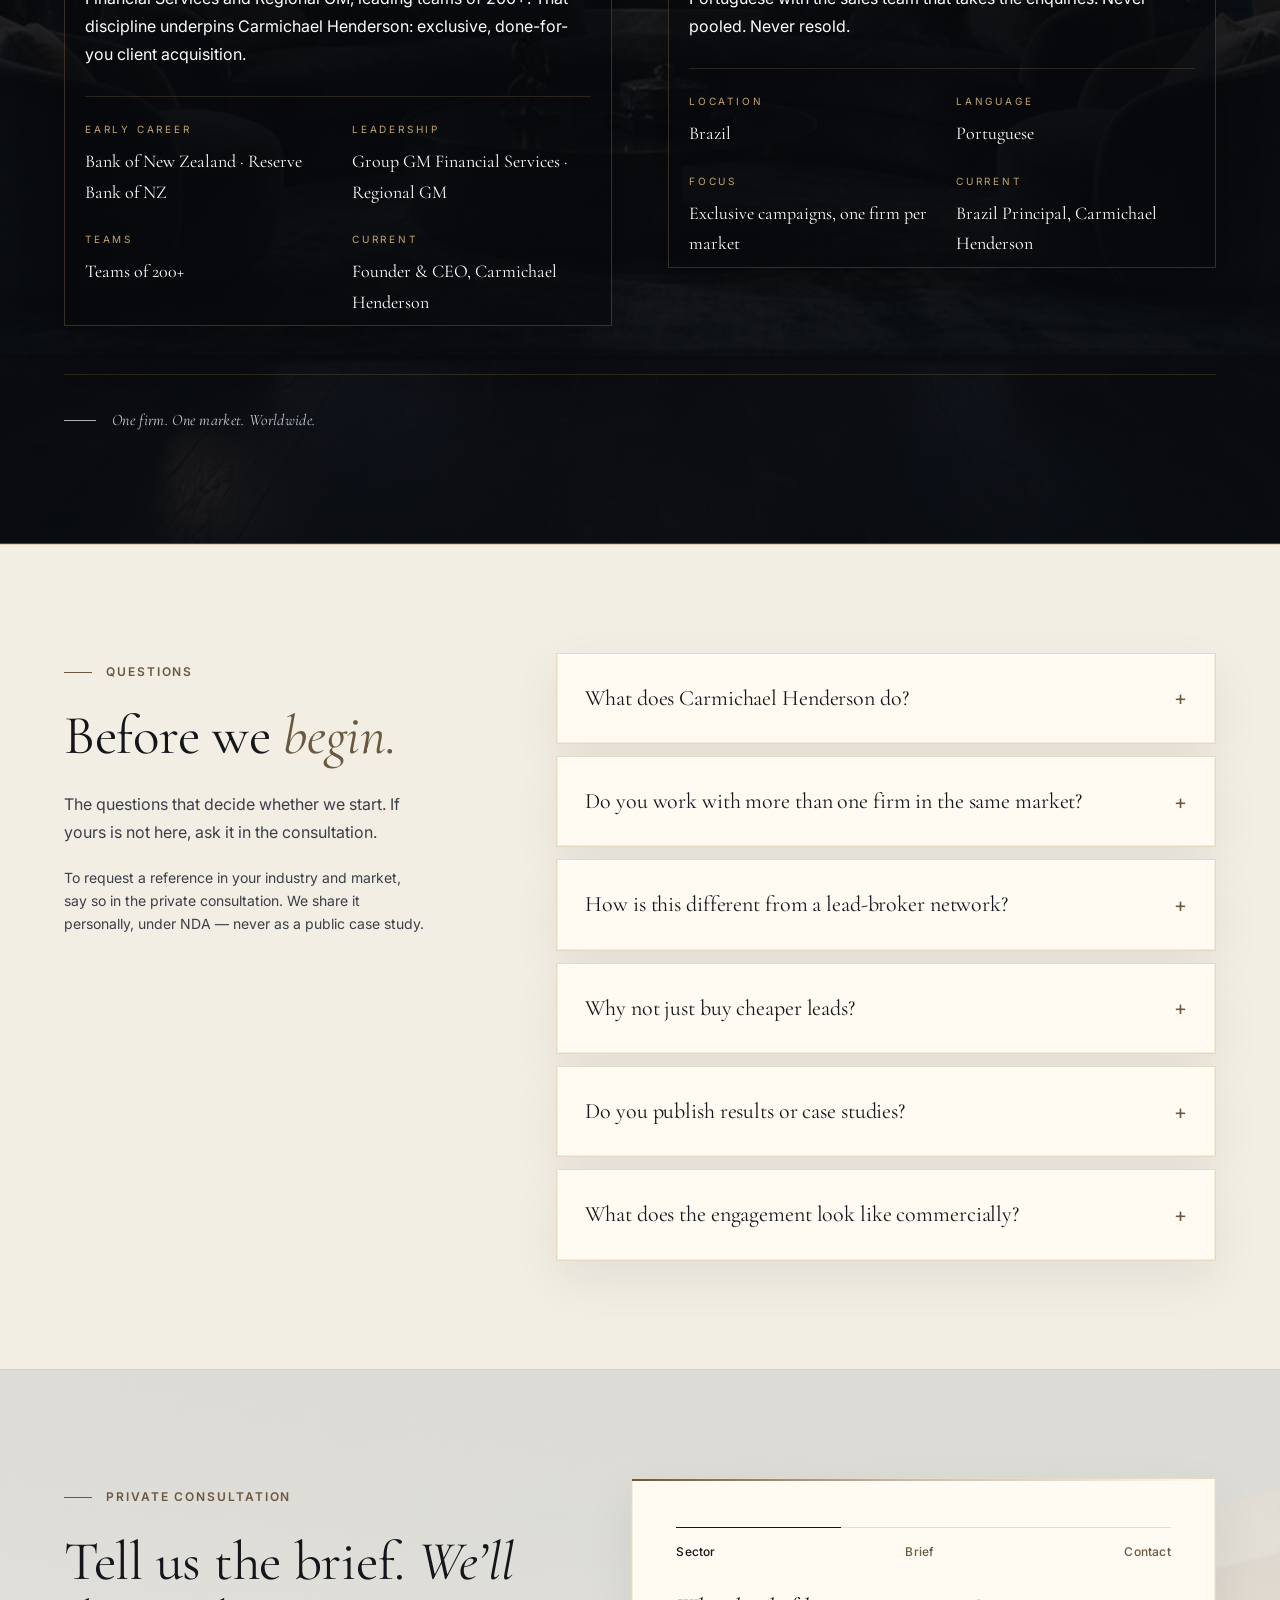
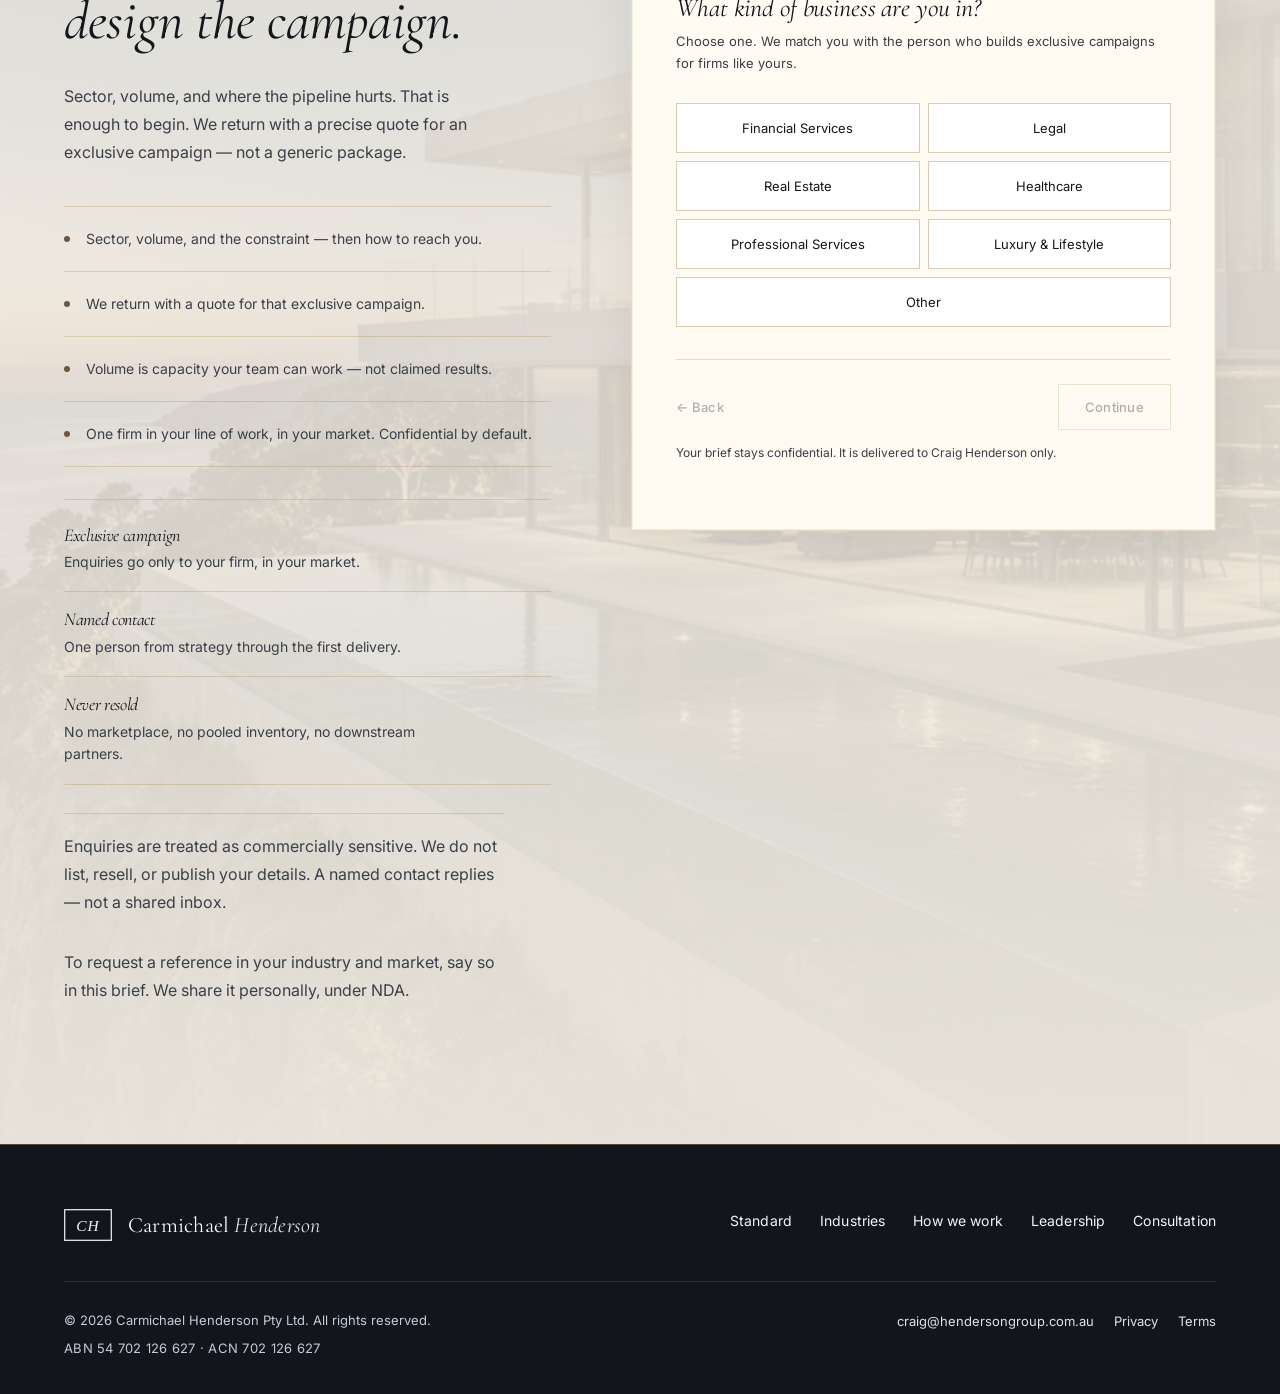
==== commit 84a9cdd2: "Raise homepage clarity to 9.99 and drop the second Grok hero pack. Primary hero is the executive off" ====
--- a/index.html
+++ b/index.html
@@ -29,8 +29,8 @@
 <link rel="preconnect" href="https://fonts.googleapis.com">
 <link rel="preconnect" href="https://fonts.gstatic.com" crossorigin>
 <link rel="stylesheet" href="https://fonts.googleapis.com/css2?family=Cormorant+Garamond:ital,wght@0,400;0,500;0,600;1,400;1,500&family=Inter:wght@400;500;600&family=JetBrains+Mono:wght@400;500&display=swap">
-<link rel="stylesheet" href="css/styles.css?v=ch-grok1">
-<link rel="stylesheet" href="css/variants.css?v=ch-grok1">
+<link rel="stylesheet" href="css/styles.css?v=ch-grok2">
+<link rel="stylesheet" href="css/variants.css?v=ch-grok2">
 <script type="application/ld+json">
 {
   "@context": "https://schema.org",
@@ -42,7 +42,7 @@
   "email": "craig@hendersongroup.com.au",
   "taxID": "54 702 126 627",
   "description": "A done-for-you exclusive lead-generation firm. We win qualified customer enquiries for one client firm in one market. Your sales team closes. Judged on cost per sale — never pooled, never resold.",
-  "slogan": "Exclusive. Precise. Worldwide.",
+  "slogan": "One firm. One market. Worldwide.",
   "founder": { "@type": "Person", "name": "Craig Henderson", "jobTitle": "Founder & CEO" },
   "employee": { "@type": "Person", "name": "Leona Henderson", "jobTitle": "Brazil Principal" },
   "address": { "@type": "PostalAddress", "addressCountry": "AU" }
@@ -79,7 +79,17 @@
 <main id="main">
 <section class="hero" id="top">
   <div class="hero-bg">
-    <img src="assets/hero-plaza.jpg" alt="" fetchpriority="high" width="2000" height="1500">
+    <picture class="hero-still hero-still-primary">
+      <source srcset="assets/hero-office.webp" type="image/webp">
+      <img src="assets/hero-office.jpg" alt="" fetchpriority="high" width="2000" height="1125">
+    </picture>
+    <picture class="hero-still hero-still-alt" aria-hidden="true">
+      <source srcset="assets/hero-villa.webp" type="image/webp">
+      <img src="assets/hero-villa.jpg" alt="" loading="lazy" decoding="async" width="2000" height="1125">
+    </picture>
+    <video class="hero-video" muted loop playsinline preload="none" poster="assets/hero-office.jpg" aria-hidden="true">
+      <source src="assets/hero-loop.mp4" type="video/mp4">
+    </video>
     <div class="hero-mesh" aria-hidden="true"></div>
     <div class="hero-leaks" aria-hidden="true"></div>
   </div>
@@ -94,41 +104,51 @@
       Qualified customer enquiries for one client firm, in one market. Your sales team closes. We are judged on <strong>cost per sale</strong> — never pooled, never resold.
     </p>
     <div class="hero-actions">
-      <a class="hero-cta" href="#consult">Start the brief</a>
-      <div class="hero-meta">Exclusive. Precise.</div>
+      <a class="hero-cta" href="#consult">Request a consultation</a>
+      <div class="hero-meta">One firm. One market.</div>
     </div>
   </div>
 </section>
 
 <section class="trust-strip" aria-label="Firm identity">
-  <div class="trust-jewel" aria-hidden="true"><img src="assets/mood-jewel.jpg" alt="" width="900" height="675"></div>
+  <div class="trust-jewel" aria-hidden="true">
+    <picture>
+      <source srcset="assets/mood-jewel.webp" type="image/webp">
+      <img src="assets/mood-jewel.jpg" alt="" width="900" height="675">
+    </picture>
+  </div>
   <p class="trust-strip-entity">Carmichael Henderson Pty Ltd</p>
   <p class="trust-strip-abn">ABN 54 702 126 627</p>
   <p class="trust-strip-identity">Carmichael Henderson is a done-for-you exclusive lead-generation firm. One client firm. One market. Confidential by default.</p>
 </section>
 
 <section class="section standard atmosphere atmosphere-courtyard" id="standard">
-  <div class="atmosphere-photo" aria-hidden="true"><img src="assets/mood-courtyard.jpg" alt="" loading="lazy" decoding="async" width="1800" height="1350"></div>
+  <div class="atmosphere-photo" aria-hidden="true">
+    <picture>
+      <source srcset="assets/mood-courtyard.webp" type="image/webp">
+      <img src="assets/mood-courtyard.jpg" alt="" loading="lazy" decoding="async" width="1800" height="1350">
+    </picture>
+  </div>
   <div class="atmosphere-screen" aria-hidden="true"></div>
   <div class="container">
-    <div class="define-plate reveal" id="lead-book">
+    <div class="define-plate reveal" id="who-we-are">
       <div class="eyebrow">Who we are</div>
       <h2 class="serif">A done-for-you exclusive lead-generation firm.</h2>
       <p>We win qualified customer enquiries for one client firm in one market. Your sales team closes. We are judged on <strong>cost per sale</strong> — never pooled, never resold.</p>
-      <p><strong>What you buy</strong> is simpler than the jargon. We find people already looking for a firm like yours and send those enquiries to your sales team — and only your team. That reserved stream is the exclusive lead book: not a shared list, not a brokered name-file, not inventory anyone else can buy.</p>
+      <p><strong>What you buy</strong> is simple. We find people already looking for a firm like yours and send those enquiries to your sales team — only your team. Not a shared list. Not a name anyone else can buy.</p>
     </div>
     <div class="pillars">
       <article class="pillar reveal">
-        <h3 class="serif">Exclusive <em>allocation</em></h3>
-        <p>The book is reserved for one firm in your line of work, in your city or country. No shared inventory. No auctioned enquiries.</p>
+        <h3 class="serif">One firm <em>per market</em></h3>
+        <p>Enquiries go to one firm in your line of work, in your city or country. No shared lists. No selling the same name twice.</p>
       </article>
       <article class="pillar reveal reveal-delay-1">
         <h3 class="serif">No <em>resale</em></h3>
         <p>Leads go to your team and only your team. No secondary markets, no downstream partners, no data that outlives the engagement.</p>
       </article>
       <article class="pillar reveal reveal-delay-2">
-        <h3 class="serif">Bespoke by <em>mandate</em></h3>
-        <p>The offer, the audience, the geography, the timing — built for the firm we are writing the book for.</p>
+        <h3 class="serif">Built for <em>your firm</em></h3>
+        <p>The offer, the audience, the geography, the timing — built for the firm we are running the campaign for.</p>
       </article>
     </div>
   </div>
@@ -138,9 +158,9 @@
   <div class="container">
     <div class="whisper-inner reveal">
       <div class="eyebrow">The bottleneck</div>
-      <p class="whisper-spine serif">We fix the constraint in your growth pipeline.</p>
+      <p class="whisper-spine serif">We fix the stall in your growth pipeline.</p>
       <p class="whisper-body">Growth usually stalls at one point — not enough qualified demand, or demand that costs too much to close.</p>
-      <p class="whisper-body">We win you the consumer leads. Your sales team turns them into revenue. We judge the work on cost per sale. Cheap cost-per-lead is not the brief.</p>
+      <p class="whisper-body">We win you the customer enquiries. Your sales team turns them into sales. We judge the work on cost per sale. Cheap cost-per-lead is not the goal.</p>
     </div>
   </div>
 </section>
@@ -152,28 +172,28 @@
         <div class="eyebrow reveal">Industries we serve</div>
         <h2 class="serif reveal reveal-delay-1">Sectors we <em>take on.</em></h2>
       </div>
-      <p class="section-head-right reveal reveal-delay-2">We work with firms whose growth cannot be trusted to volume. Six sectors we take publicly — plus Other in the brief.</p>
+      <p class="section-head-right reveal reveal-delay-2">One client firm per market. Six sectors we name — plus Other in the brief.</p>
     </div>
     <div class="industry-grid">
       <a class="industry-card reveal" href="#consult" data-industry="Financial Services">
         <div class="industry-body">
           <h4 class="serif">Financial Services</h4>
           <p>We win qualified client enquiries for one advisory or wealth firm in your market.</p>
-          <p class="industry-approach">Reserved inbound for one firm. Never pooled with a competitor.</p>
+          <p class="industry-approach">One firm only. Never shared with a competitor.</p>
         </div>
       </a>
       <a class="industry-card reveal reveal-delay-1" href="#consult" data-industry="Legal">
         <div class="industry-body">
           <h4 class="serif">Legal</h4>
           <p>We win qualified client enquiries for one law practice in your market.</p>
-          <p class="industry-approach">One practice per market — never a farmed list.</p>
+          <p class="industry-approach">One practice per market — never a bought list.</p>
         </div>
       </a>
       <a class="industry-card reveal reveal-delay-2" href="#consult" data-industry="Real Estate">
         <div class="industry-body">
           <h4 class="serif">Real Estate</h4>
-          <p>We win high-intent buyer and seller enquiries for one desk in your market.</p>
-          <p class="industry-approach">One desk — not shared inventory.</p>
+          <p>We win high-intent buyer and seller enquiries for one agency in your market.</p>
+          <p class="industry-approach">One agency only — not a shared list.</p>
         </div>
       </a>
       <a class="industry-card reveal reveal-delay-1" href="#consult" data-industry="Healthcare">
@@ -187,58 +207,63 @@
         <div class="industry-body">
           <h4 class="serif">Professional Services</h4>
           <p>We win qualified enquiries for one consulting or accounting firm in your market.</p>
-          <p class="industry-approach">Long cycle, reserved to your firm — not a volume dump.</p>
+          <p class="industry-approach">Sent only to your firm — not a flood of cheap names.</p>
         </div>
       </a>
       <a class="industry-card reveal reveal-delay-2" href="#consult" data-industry="Luxury & Lifestyle">
         <div class="industry-body">
           <h4 class="serif">Luxury &amp; Lifestyle</h4>
           <p>We win discreet, high-intent enquiries for one brand in your market.</p>
-          <p class="industry-approach">Quiet allocation for one brand — never pooled.</p>
+          <p class="industry-approach">One brand only. Never pooled.</p>
         </div>
       </a>
     </div>
   </div>
 </section>
 
-<section class="section section-compact whisper whisper-legal band-light" id="legal-mandates" aria-label="Legal mandates">
+<section class="section section-compact whisper whisper-legal band-light" id="legal-mandates" aria-label="Legal campaigns">
   <div class="container">
     <div class="whisper-inner reveal">
       <div class="eyebrow">Legal</div>
-      <p class="whisper-spine serif">Legal mandates, built inside the rules.</p>
-      <p class="whisper-body">For personal injury practices, the exclusive lead book is built so the firm never buys names. The injured person initiates contact. The campaign sits on the firm’s own brand. Source URL and consent are kept so the principal can certify the file was not farmed.</p>
+      <p class="whisper-spine serif">Legal campaigns, built inside the rules.</p>
+      <p class="whisper-body">For personal injury practices, the exclusive campaign is built so the firm never buys names. The injured person initiates contact. The campaign sits on the firm’s own brand. Source URL and consent are kept so the principal can certify the file was not farmed.</p>
       <p class="whisper-body">We build around Australia’s anti-claims-farming regime — including Queensland’s CTP and workers’ compensation rules — so practices stay off the solicitation, list-trading and paid-referral pathways that attract penalty units, fee clawback and practising-certificate risk.</p>
-      <p class="whisper-close">One client. One mandate. Never pooled. Never resold.</p>
+      <p class="whisper-close">One client. One firm. Never pooled. Never resold.</p>
       <p class="whisper-caveat">Sales and marketing posture — not legal advice.</p>
     </div>
   </div>
 </section>
 
-<section class="section section-compact approach atmosphere atmosphere-study band-light" id="approach">
-  <div class="approach-bg"><img src="assets/mood-study.jpg" alt="" loading="lazy" decoding="async" width="1800" height="1350"></div>
+<section class="section section-compact approach atmosphere atmosphere-plaza band-light" id="approach">
+  <div class="approach-bg">
+    <picture>
+      <source srcset="assets/hero-plaza.webp" type="image/webp">
+      <img src="assets/hero-plaza.jpg" alt="" loading="lazy" decoding="async" width="2000" height="1500">
+    </picture>
+  </div>
   <div class="atmosphere-screen" aria-hidden="true"></div>
   <div class="container">
     <div class="section-head">
       <div class="section-head-left">
         <div class="eyebrow reveal">How we work</div>
-        <h2 class="serif reveal reveal-delay-1">Diagnose the stall. Write the book.</h2>
-      </div>
-      <p class="section-head-right reveal reveal-delay-2">Four steps. One named account lead. No template campaigns, no rotating support desk.</p>
+        <h2 class="serif reveal reveal-delay-1">Find the bottleneck. Send the enquiries.</h2>
+      </div>
+      <p class="section-head-right reveal reveal-delay-2">Four steps. One named contact. No template campaigns, no rotating support desk.</p>
     </div>
     <div class="timeline">
       <div class="timeline-track"></div>
       <div class="timeline-steps">
         <div class="tstep">
           <h4>Diagnose</h4>
-          <p>Find the stall in the pipeline, and what a closed sale is worth.</p>
+          <p>Find the bottleneck in the pipeline, and what a closed sale is worth.</p>
         </div>
         <div class="tstep">
           <h4>Qualify</h4>
-          <p>Who you want, and the volume the desk can honour.</p>
+          <p>Who you want, and the volume your team can handle.</p>
         </div>
         <div class="tstep">
           <h4>Deliver</h4>
-          <p>Exclusive inbound, reserved to your firm, at the volume you set.</p>
+          <p>Qualified enquiries, sent only to your firm, at the volume you set.</p>
         </div>
         <div class="tstep">
           <h4>Measure</h4>
@@ -248,16 +273,16 @@
     </div>
     <div class="why-strip why-strip-3">
       <div class="why-item reveal">
-        <h4>Named account lead</h4>
+        <h4>Named contact</h4>
         <p>You speak with one person — not a rotating queue.</p>
       </div>
       <div class="why-item reveal reveal-delay-1">
         <h4>Industry fluency</h4>
-        <p>We speak your buyer’s language, cycle, and compliance posture.</p>
+        <p>We speak your buyer’s language, cycle, and the rules you work under.</p>
       </div>
       <div class="why-item reveal reveal-delay-2">
         <h4>Clear reporting</h4>
-        <p>Spend, pipeline, and what closed — shared with the account lead.</p>
+        <p>Spend, pipeline, and what closed — shared with your named contact.</p>
       </div>
     </div>
     <article class="wins-plate reveal" aria-labelledby="wins-heading">
@@ -267,25 +292,30 @@
       <div class="wins-notes">
         <div>
           <h4>Diagnosed</h4>
-          <p>The stall is named first: inbound the desk cannot monetise, or volume it cannot honour. We write what a closed sale is worth before any book is reserved.</p>
+          <p>The bottleneck is named first: enquiries the team cannot turn into sales, or volume it cannot handle. We write what a closed sale is worth before we start.</p>
         </div>
         <div>
-          <h4>Reserved</h4>
-          <p>The book is signed to one firm, in one market. Inbound only. Campaigns sit on the firm’s own brand. A competitor in that market is not written a second book.</p>
+          <h4>Exclusive</h4>
+          <p>The campaign is for one firm, in one market. Enquiries go only to you. Campaigns sit on the firm’s own brand. We will not run the same campaign for a competitor in that market.</p>
         </div>
         <div>
           <h4>Measured</h4>
-          <p>The named account lead sees what closed. The book is judged on cost per sale — not cheap cost-per-lead. Figures stay private.</p>
+          <p>Your named contact sees what closed. The work is judged on cost per sale — not cheap cost-per-lead. Figures stay private.</p>
         </div>
       </div>
       <p class="wins-caveat">These are public-safe approach notes of method. No named clients. No dollar volumes. Named references, if relevant, stay in the private consultation, under NDA.</p>
     </article>
-    <p class="approach-footnote reveal">We hold the desk to the Insider.group operating standard — ecosystem training for how exclusive books are run. It is not an endorsement of any person, and it is not a public claim about results.</p>
+    <p class="approach-footnote reveal">We hold the team to the Insider.group operating standard — ecosystem training for how exclusive campaigns are run. It is not an endorsement of any person, and it is not a public claim about results.</p>
   </div>
 </section>
 
 <section class="section leadership atmosphere atmosphere-penthouse" id="leadership">
-  <div class="atmosphere-photo" aria-hidden="true"><img src="assets/mood-penthouse.jpg" alt="" loading="lazy" decoding="async" width="1800" height="1350"></div>
+  <div class="atmosphere-photo" aria-hidden="true">
+    <picture>
+      <source srcset="assets/mood-penthouse.webp" type="image/webp">
+      <img src="assets/mood-penthouse.jpg" alt="" loading="lazy" decoding="async" width="1800" height="1350">
+    </picture>
+  </div>
   <div class="atmosphere-screen" aria-hidden="true"></div>
   <div class="container">
     <div class="eyebrow reveal">Leadership</div>
@@ -334,10 +364,10 @@
           </figcaption>
         </figure>
         <div class="leader-card-body">
-          <p>Leona Henderson is the Brazil principal — the local counterpart who writes exclusive inbound lead books for one firm, in one Brazilian market. Campaigns sit on the client’s own brand. She works in Portuguese with the desk that will honour the book. Enquiries are never pooled and never resold.</p>
+          <p>Leona Henderson is the Brazil principal. She builds exclusive campaigns for one firm in one Brazilian market. She works in Portuguese with the sales team that takes the enquiries. Never pooled. Never resold.</p>
           <div class="leader-facts">
             <div>
-              <div class="leader-fact-label">Seat</div>
+              <div class="leader-fact-label">Location</div>
               <div class="leader-fact-val">Brazil</div>
             </div>
             <div>
@@ -345,8 +375,8 @@
               <div class="leader-fact-val">Portuguese</div>
             </div>
             <div>
-              <div class="leader-fact-label">Mandate</div>
-              <div class="leader-fact-val">Exclusive inbound, one firm per market</div>
+              <div class="leader-fact-label">Focus</div>
+              <div class="leader-fact-val">Exclusive campaigns, one firm per market</div>
             </div>
             <div>
               <div class="leader-fact-label">Current</div>
@@ -356,7 +386,7 @@
         </div>
       </article>
     </div>
-    <div class="leader-quote reveal">Exclusive. Precise. Worldwide.</div>
+    <div class="leader-quote reveal">One firm. One market. Worldwide.</div>
   </div>
 </section>
 
@@ -376,15 +406,15 @@
         </details>
         <details class="faq-item">
           <summary class="serif">Do you work with more than one firm in the same market?</summary>
-          <div class="faq-answer">Not in the same market. Every exclusive lead book is reserved to one firm in your line of work, in your city or country. If we take on your work, your direct competitors in that market cannot engage us for the duration of the contract.</div>
+          <div class="faq-answer">Not in the same market. Every exclusive campaign is for one firm in your line of work, in your city or country. If we take on your work, your direct competitors in that market cannot engage us for the duration of the contract — so there is no conflict with a competitor.</div>
         </details>
         <details class="faq-item">
           <summary class="serif">How is this different from a lead-broker network?</summary>
-          <div class="faq-answer">Broker networks resell the same enquiry to multiple firms. We write the book for you and only for you. There is no marketplace, no downstream partner, no aggregated database — the enquiry originates for your firm and is delivered directly to your CRM.</div>
+          <div class="faq-answer">Broker networks resell the same enquiry to multiple firms. We build the campaign for you and only for you. There is no marketplace, no downstream partner, no aggregated database — the enquiry originates for your firm and is delivered directly to your CRM.</div>
         </details>
         <details class="faq-item">
           <summary class="serif">Why not just buy cheaper leads?</summary>
-          <div class="faq-answer">Cheap cost-per-lead often means enquiries that do not close. We generate demand your desk can monetise and judge the work on cost per sale — not the cheapest click.</div>
+          <div class="faq-answer">Cheap cost-per-lead often means enquiries that do not close. We generate demand your team can turn into sales and judge the work on cost per sale — not the cheapest click.</div>
         </details>
         <details class="faq-item">
           <summary class="serif">Do you publish results or case studies?</summary>
@@ -392,35 +422,35 @@
         </details>
         <details class="faq-item">
           <summary class="serif">What does the engagement look like commercially?</summary>
-          <div class="faq-answer">You name the sector, the volume you can honour, and where the pipeline hurts. We design the exclusive lead book for that mandate, then return with a precise quote — not a generic package.</div>
+          <div class="faq-answer">You name the sector, the volume you can handle, and where the pipeline hurts. We design the exclusive campaign for that brief, then return with a precise quote — not a generic package.</div>
         </details>
       </div>
     </div>
   </div>
 </section>
 
-<section class="section consult atmosphere atmosphere-lobby band-light" id="consult">
-  <div class="atmosphere-photo" aria-hidden="true"><img src="assets/mood-lobby.jpg" alt="" loading="lazy" decoding="async" width="1800" height="1350"></div>
+<section class="section consult atmosphere atmosphere-villa band-light" id="consult">
+  <div class="atmosphere-photo" aria-hidden="true"><img src="assets/hero-villa.jpg" alt="" loading="lazy" decoding="async" width="2000" height="1125"></div>
   <div class="atmosphere-screen" aria-hidden="true"></div>
   <div class="container">
     <div class="consult-grid">
       <div class="consult-copy">
         <div class="eyebrow reveal">Private Consultation</div>
-        <h2 class="serif reveal reveal-delay-1">Start the brief. <em>We write the book.</em></h2>
-        <p class="reveal reveal-delay-2">Sector, volume, and where the pipeline hurts. That is enough to begin. We return with a precise quote for a signed exclusive lead book — not a generic package.</p>
+        <h2 class="serif reveal reveal-delay-1">Tell us the brief. <em>We’ll design the campaign.</em></h2>
+        <p class="reveal reveal-delay-2">Sector, volume, and where the pipeline hurts. That is enough to begin. We return with a precise quote for an exclusive campaign — not a generic package.</p>
         <ul class="consult-list reveal reveal-delay-3">
           <li>Sector, volume, and the constraint — then how to reach you.</li>
-          <li>We return with a quote for that exclusive lead book.</li>
+          <li>We return with a quote for that exclusive campaign.</li>
           <li>Volume is capacity your team can work — not claimed results.</li>
           <li>One firm in your line of work, in your market. Confidential by default.</li>
         </ul>
         <div class="consult-outcomes reveal">
           <div class="consult-outcome">
-            <h4>Signed exclusive book</h4>
-            <p>Inbound only. Reserved to your firm in your market.</p>
+            <h4>Exclusive campaign</h4>
+            <p>Enquiries go only to your firm, in your market.</p>
           </div>
           <div class="consult-outcome">
-            <h4>Named account lead</h4>
+            <h4>Named contact</h4>
             <p>One person from strategy through the first delivery.</p>
           </div>
           <div class="consult-outcome">
@@ -428,7 +458,7 @@
             <p>No marketplace, no pooled inventory, no downstream partners.</p>
           </div>
         </div>
-        <p class="consult-privacy reveal">Enquiries are treated as commercially sensitive. We do not list, resell, or publish your details. A named account lead replies — not a shared inbox.</p>
+        <p class="consult-privacy reveal">Enquiries are treated as commercially sensitive. We do not list, resell, or publish your details. A named contact replies — not a shared inbox.</p>
         <p class="ref-path reveal">To request a reference in your industry and market, say so in this brief. We share it personally, under NDA.</p>
       </div>
       <div class="form-shell reveal reveal-delay-2">
@@ -443,7 +473,7 @@
 
         <div class="form-step active" data-step="1">
           <h3 class="serif">What kind of business are you in?</h3>
-          <div class="form-step-hint">Choose one. We match you with the person who writes exclusive lead books for firms like yours.</div>
+          <div class="form-step-hint">Choose one. We match you with the person who builds exclusive campaigns for firms like yours.</div>
           <div class="radio-grid" id="industry-grid">
             <button type="button" class="radio-tile" data-value="Financial Services">Financial Services</button>
             <button type="button" class="radio-tile" data-value="Legal">Legal</button>
@@ -458,10 +488,10 @@
 
         <div class="form-step" data-step="2">
           <h3 class="serif">Volume and the constraint.</h3>
-          <div class="form-step-hint">What the desk can honour, and where the pipeline hurts. Further detail is optional.</div>
+          <div class="form-step-hint">What your team can handle, and where the pipeline hurts. Further detail is optional.</div>
 
           <div class="field">
-            <label>Monthly qualified enquiries the desk can honour</label>
+            <label>Monthly volume your team can handle</label>
             <p class="field-help">Capacity your team can work — not claimed results.</p>
             <div class="pill-row pill-row-capacity" data-pillgroup="leadCapacity">
               <button type="button" class="pill" data-value="200–500 a month">200–500 / month</button>
@@ -496,7 +526,7 @@
               </div>
               <div class="field">
                 <label>Current cost per lead</label>
-                <p class="field-help">A band is enough. We still judge the book on cost per sale.</p>
+                <p class="field-help">A band is enough. We still judge the work on cost per sale.</p>
                 <div class="pill-row pill-row-capacity" data-pillgroup="currentCpl">
                   <button type="button" class="pill" data-value="We do not track CPL">We do not track</button>
                   <button type="button" class="pill" data-value="Under $50">Under $50</button>
@@ -536,7 +566,7 @@
 
         <div class="form-step" data-step="3">
           <h3 class="serif">How should we reach you?</h3>
-          <div class="form-step-hint">A named account lead replies within one business day. Your details are never shared.</div>
+          <div class="form-step-hint">A named contact replies within one business day. Your details are never shared.</div>
           <div class="field-row">
             <div class="field">
               <label for="fullName">Full name</label>
@@ -605,8 +635,8 @@
             <h4>What happens next</h4>
             <ol>
               <li>We read the sector, the volume, and the constraint.</li>
-              <li>We design the exclusive campaign around that mandate.</li>
-              <li>You get a personal reply with a precise quote for the lead book.</li>
+              <li>We design the exclusive campaign around that brief.</li>
+              <li>You get a personal reply with a precise quote for the campaign.</li>
             </ol>
           </div>
           <p class="success-contact">Direct line: <a href="mailto:craig@hendersongroup.com.au">craig@hendersongroup.com.au</a></p>
@@ -658,7 +688,7 @@
 </footer>
 
 <script src="js/countries.js"></script>
-<script src="js/form.js?v=ch-light1"></script>
-<script src="js/animations.js"></script>
+<script src="js/form.js?v=ch-grok2"></script>
+<script src="js/animations.js?v=ch-grok2"></script>
 </body>
 </html>
--- a/css/styles.css
+++ b/css/styles.css
@@ -346,15 +346,39 @@
   position: absolute; inset: 0;
   z-index: 0;
 }
-.hero-bg img {
-  position: relative;
+.hero-still,
+.hero-video {
+  position: absolute;
+  inset: 0;
   z-index: 0;
+}
+.hero-bg img,
+.hero-video {
   width: 100%; height: 100%;
   object-fit: cover;
-  object-position: 50% 38%;
+  object-position: 28% 42%;
   transform: scale(1.06);
   will-change: transform;
   filter: grayscale(0.08) contrast(1.08) brightness(0.78) saturate(0.86);
+}
+.hero-still-primary { z-index: 0; }
+.hero-still-alt {
+  z-index: 0;
+  opacity: 0;
+  animation: hero-still-crossfade 28s ease-in-out infinite;
+}
+.hero-still-alt img { object-position: 62% 40%; }
+.hero-video {
+  z-index: 1;
+  opacity: 0;
+  pointer-events: none;
+}
+.hero-bg.has-video .hero-video { opacity: 1; }
+.hero-bg.has-video .hero-still-alt { animation: none; opacity: 0; }
+@keyframes hero-still-crossfade {
+  0%, 40% { opacity: 0; }
+  48%, 88% { opacity: 1; }
+  100% { opacity: 0; }
 }
 .hero-mesh,
 .hero-leaks {
@@ -1007,6 +1031,13 @@
   position: absolute; inset: 0;
   z-index: 0;
   opacity: 0.28;
+}
+.approach-bg picture,
+.atmosphere-photo picture,
+.hero-still {
+  display: block;
+  width: 100%;
+  height: 100%;
 }
 .approach-bg img {
   width: 100%; height: 100%; object-fit: cover;
@@ -2682,10 +2713,12 @@
   }
   .hero-identity { max-width: 32ch; font-size: 12px; margin-bottom: 14px; }
   .hero-desc { max-width: 38ch; }
-  .hero-bg img {
-    object-position: 50% 36%;
+  .hero-bg img,
+  .hero-video {
+    object-position: 32% 40%;
     filter: grayscale(0.06) contrast(1.06) brightness(0.68) saturate(0.84);
   }
+  .hero-still-alt img { object-position: 70% 38%; }
   .hero-bg::after {
     background:
       linear-gradient(180deg, rgba(7,8,11,0.22) 0%, transparent 36%, rgba(7,8,11,0.28) 72%, rgba(7,8,11,0.82) 100%),
@@ -2775,7 +2808,10 @@
   html { scroll-behavior: auto; }
   .reveal { opacity: 1; transform: none; transition: none; }
   .marquee-track, .map-pulse, .scroll-cue::after,
-  .hero-mesh, .atmosphere-screen::before { animation: none; }
+  .hero-mesh, .atmosphere-screen::before,
+  .hero-still-alt { animation: none; }
+  .hero-still-alt { opacity: 0; }
+  .hero-video { display: none !important; }
 }
 
 /* =========================================================
@@ -3413,10 +3449,14 @@
   object-position: 50% 42%;
   filter: grayscale(0.08) contrast(1.04) brightness(0.7) saturate(0.7);
 }
-.atmosphere-study .atmosphere-photo img,
+.atmosphere-plaza .approach-bg img,
 .approach-bg img {
-  object-position: 50% 55%;
-  filter: grayscale(0.1) contrast(1.1) brightness(0.42) saturate(0.7);
+  object-position: 50% 28%;
+  filter: grayscale(0.08) contrast(1.08) brightness(0.48) saturate(0.72);
+}
+.atmosphere-villa .atmosphere-photo img {
+  object-position: 58% 42%;
+  filter: grayscale(0.04) contrast(1.08) brightness(0.52) saturate(0.82);
 }
 .atmosphere-penthouse .atmosphere-photo img {
   object-position: 50% 40%;
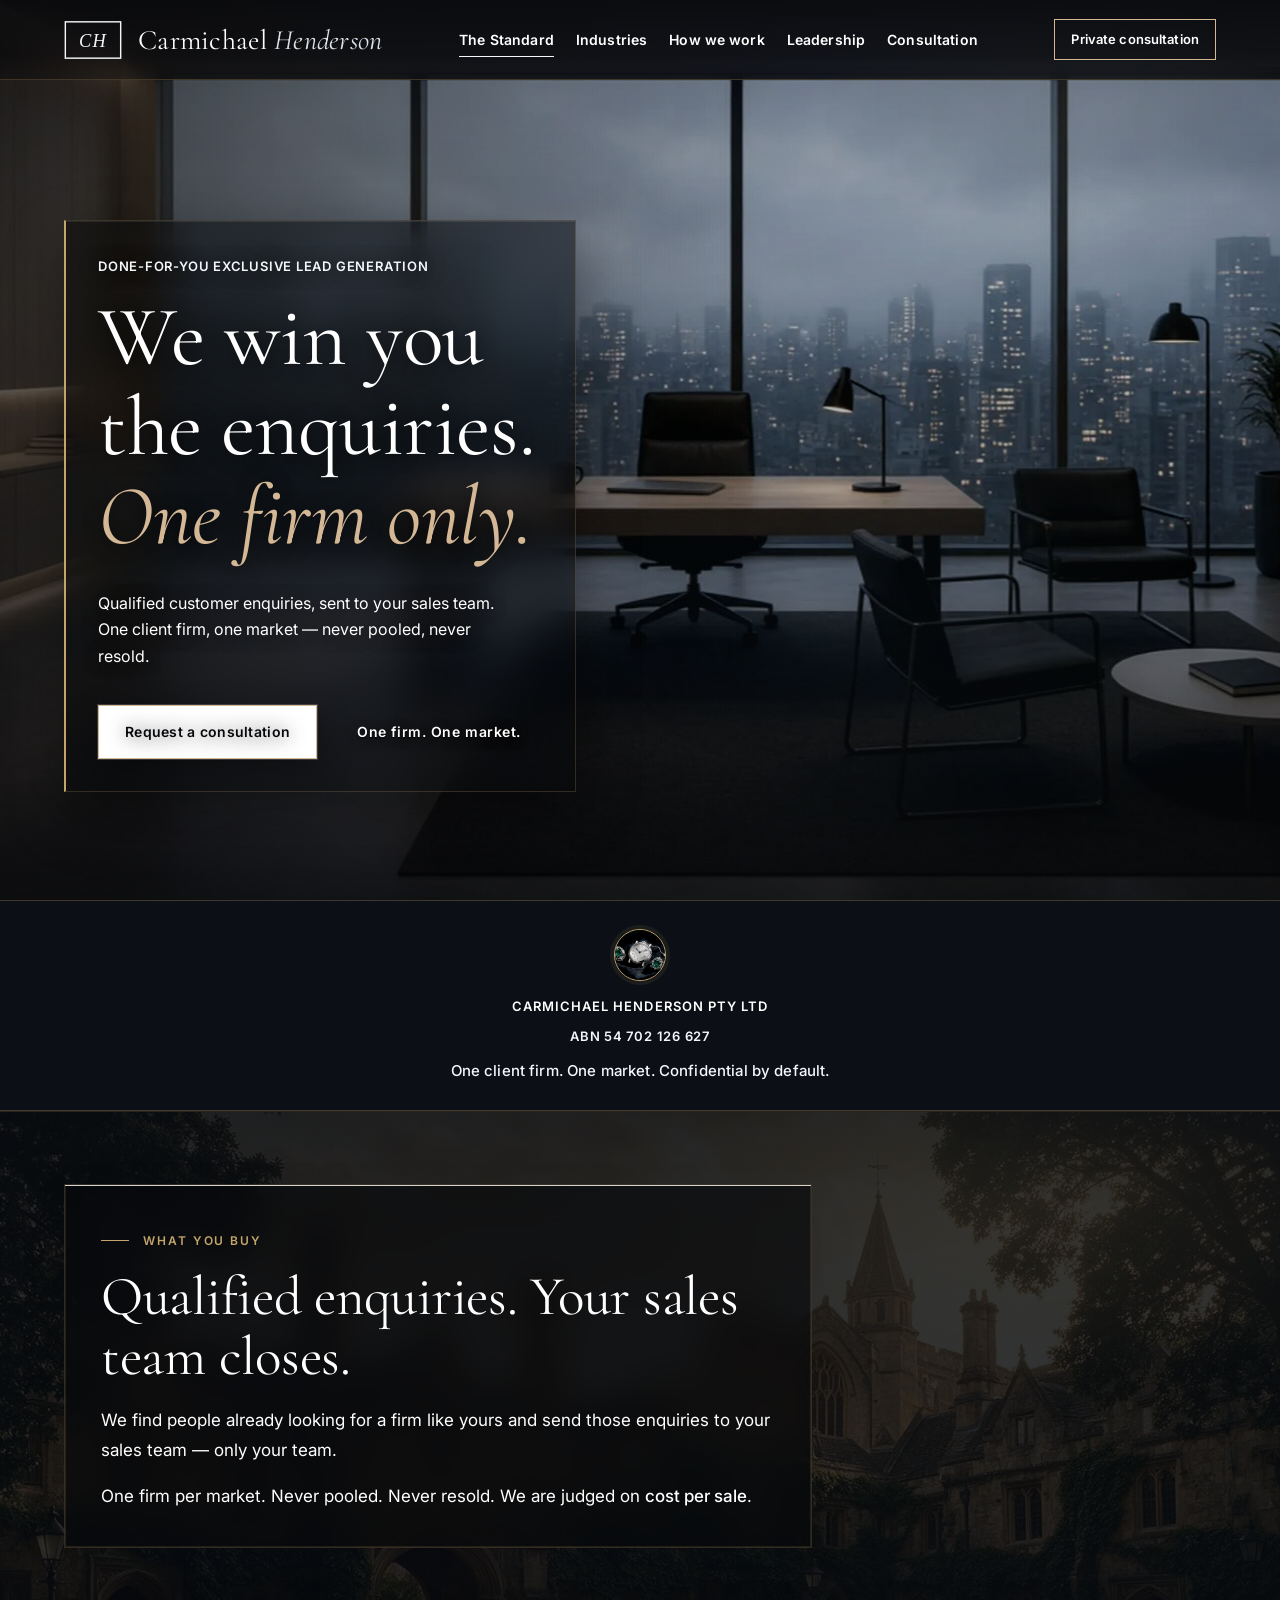
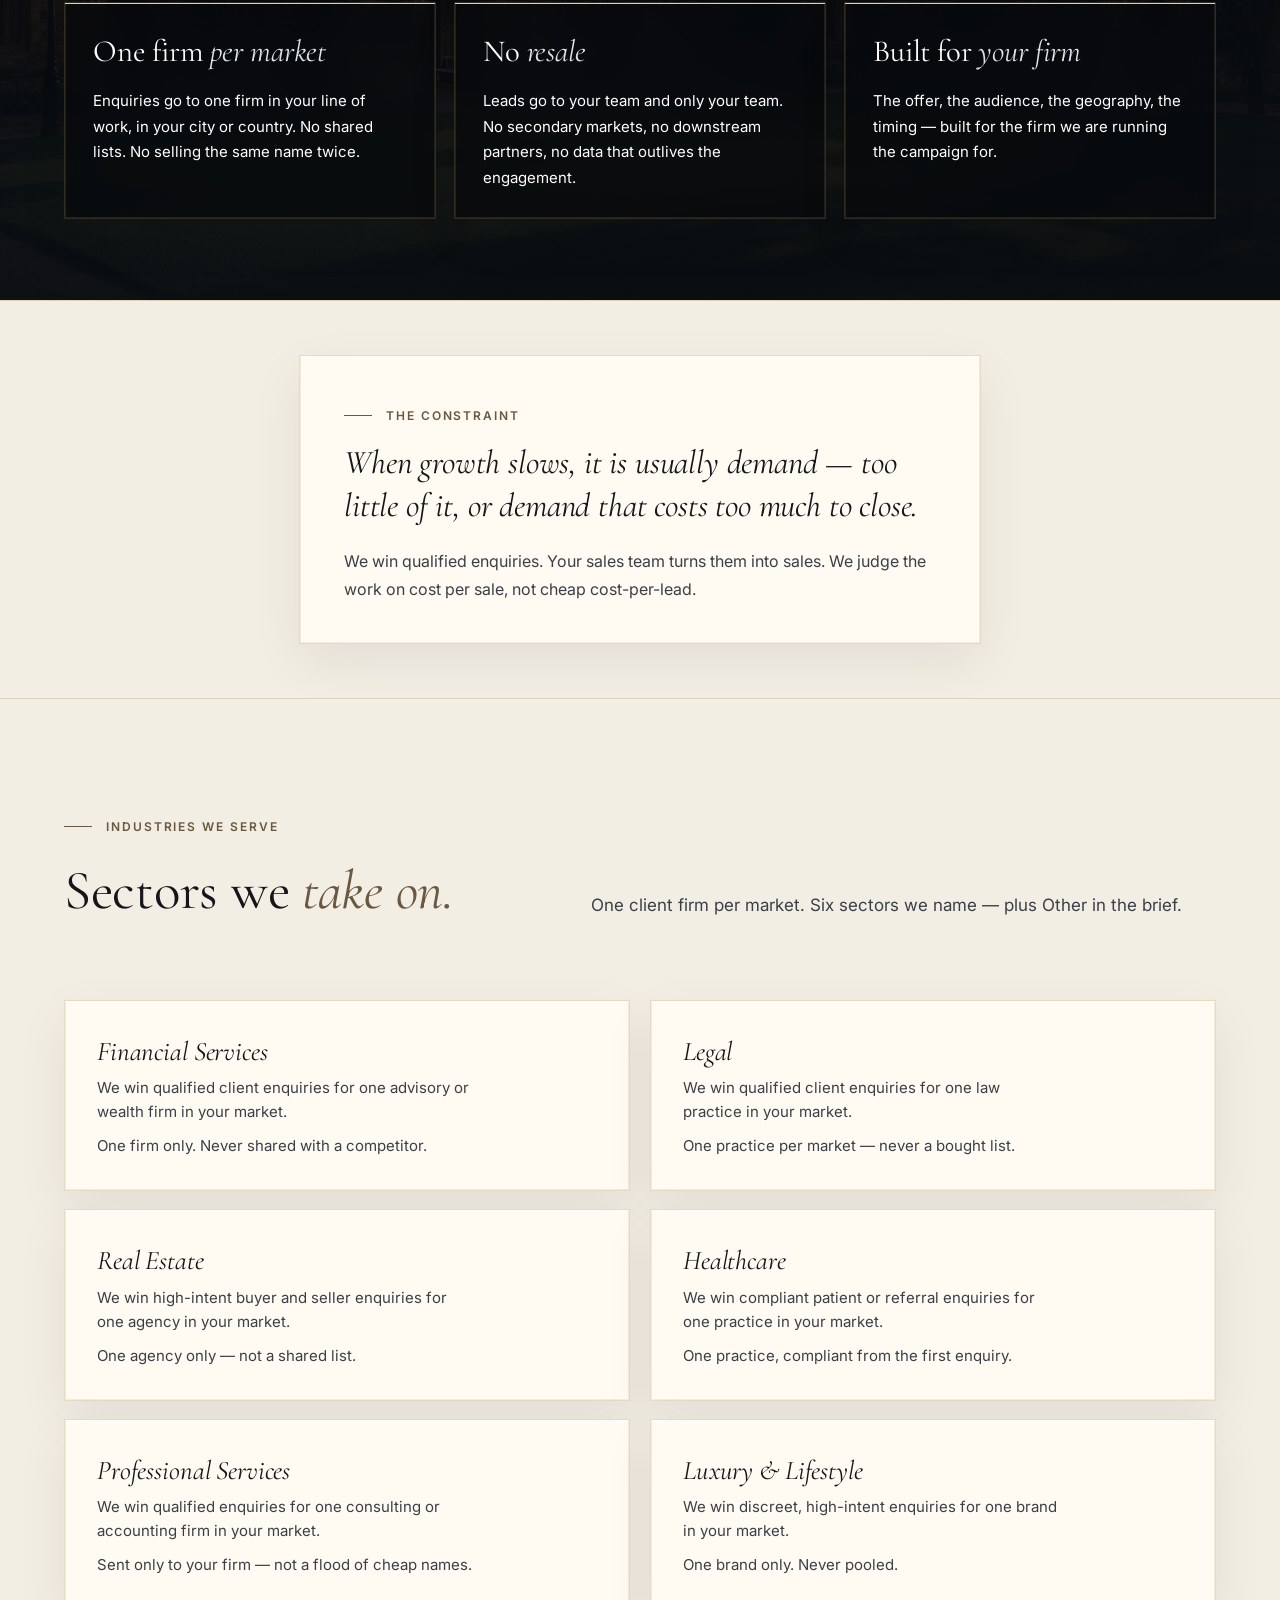
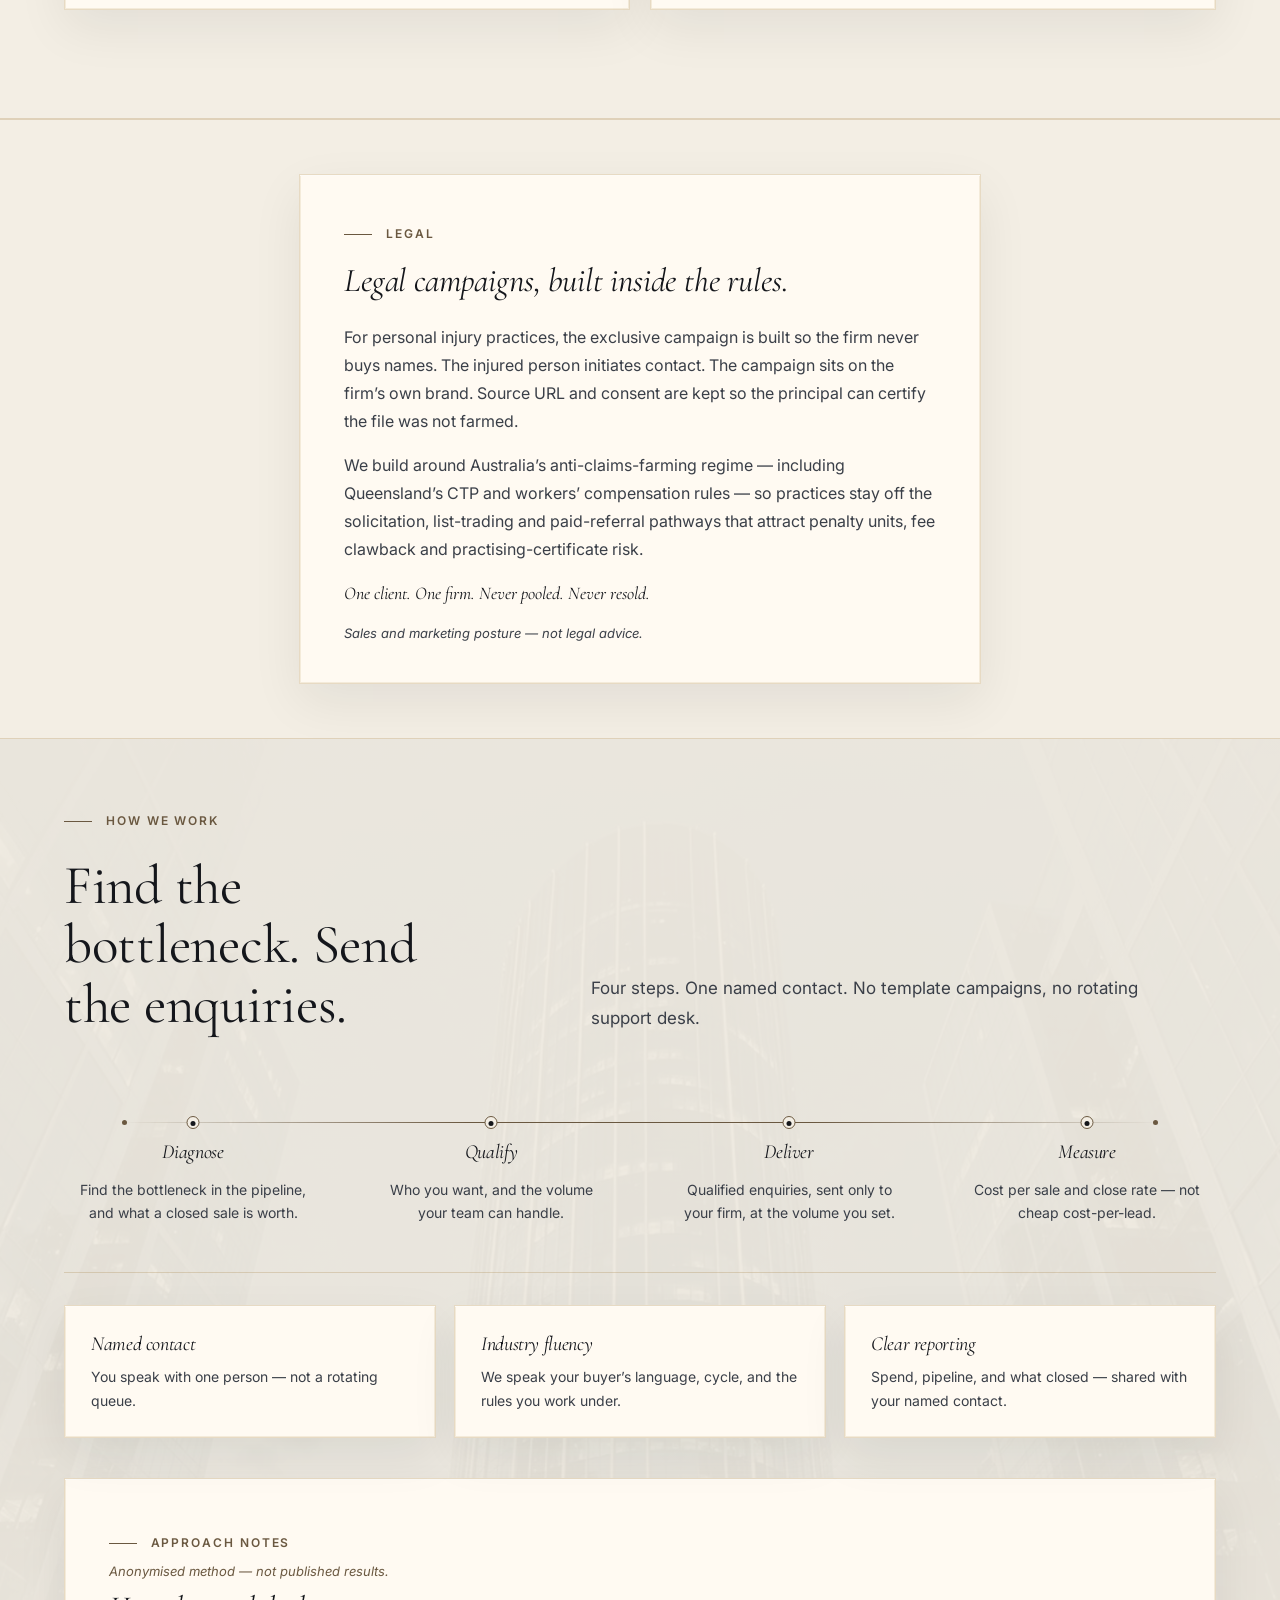
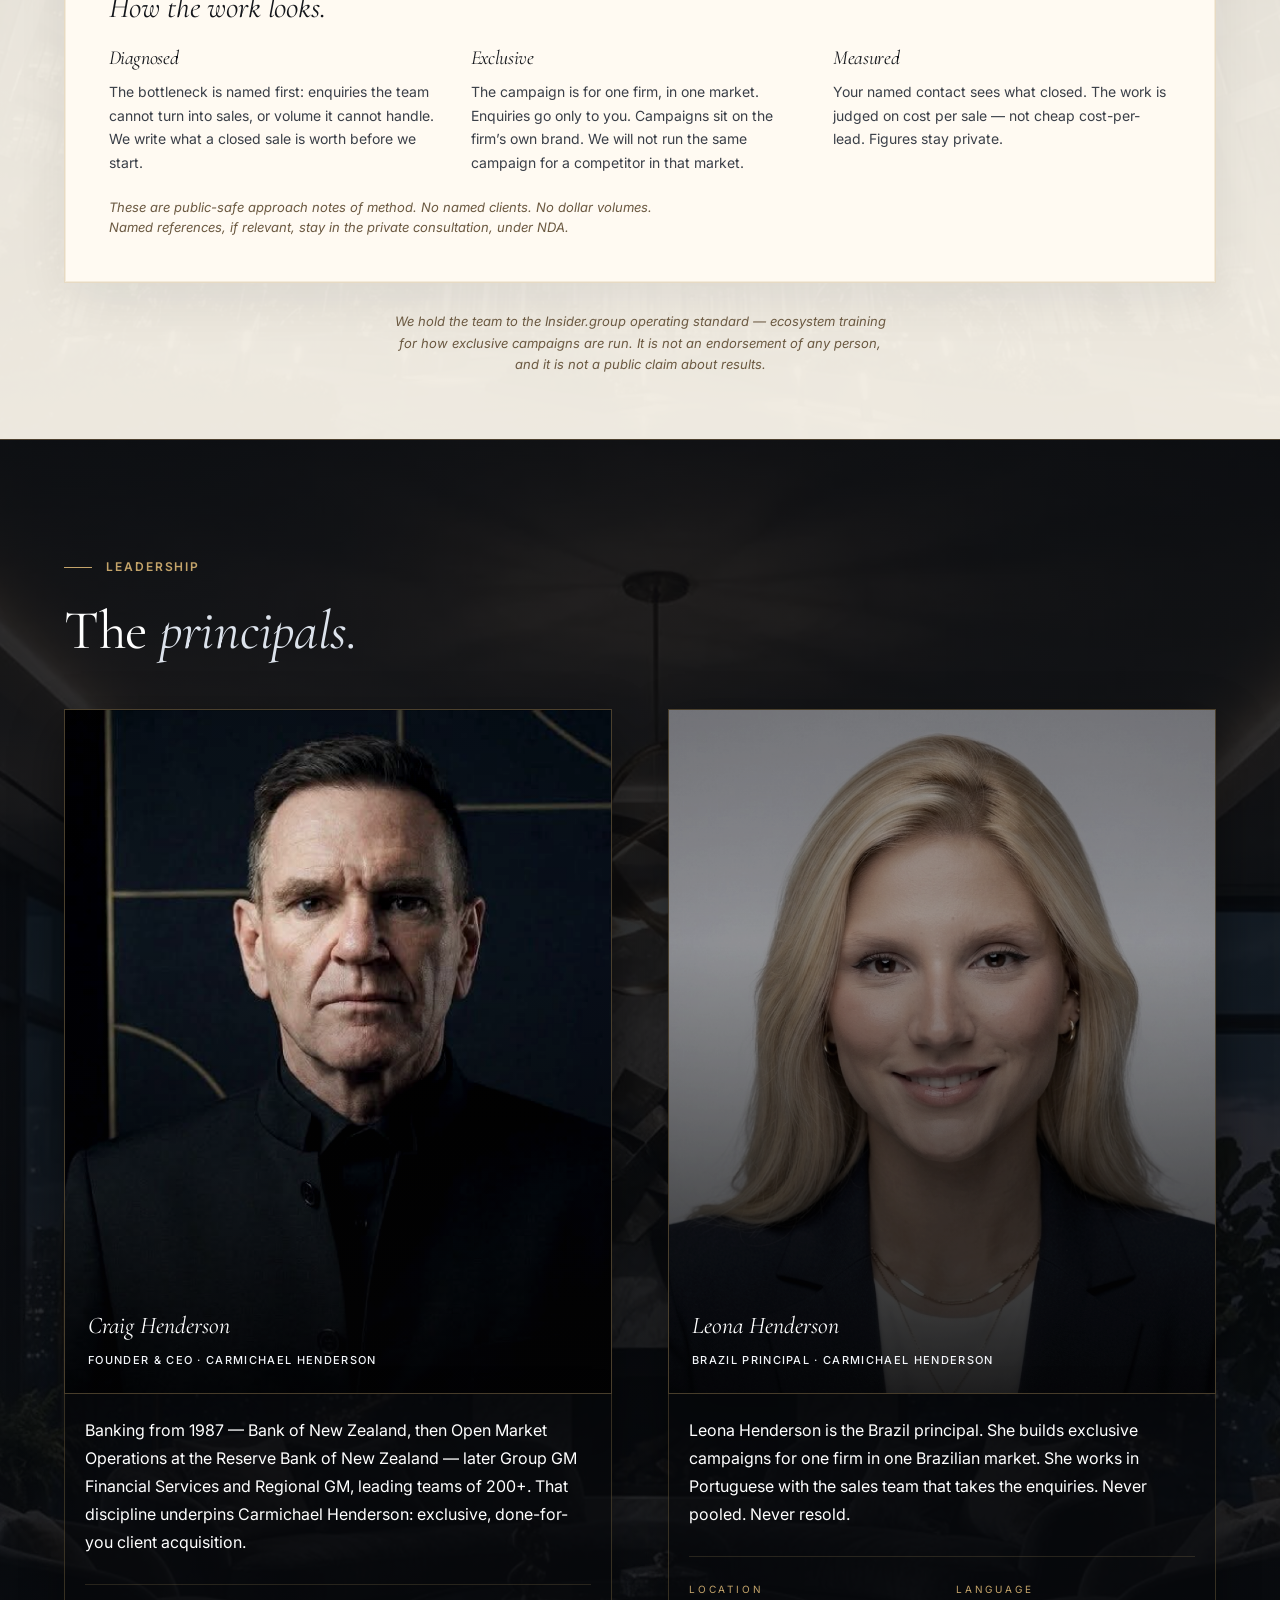
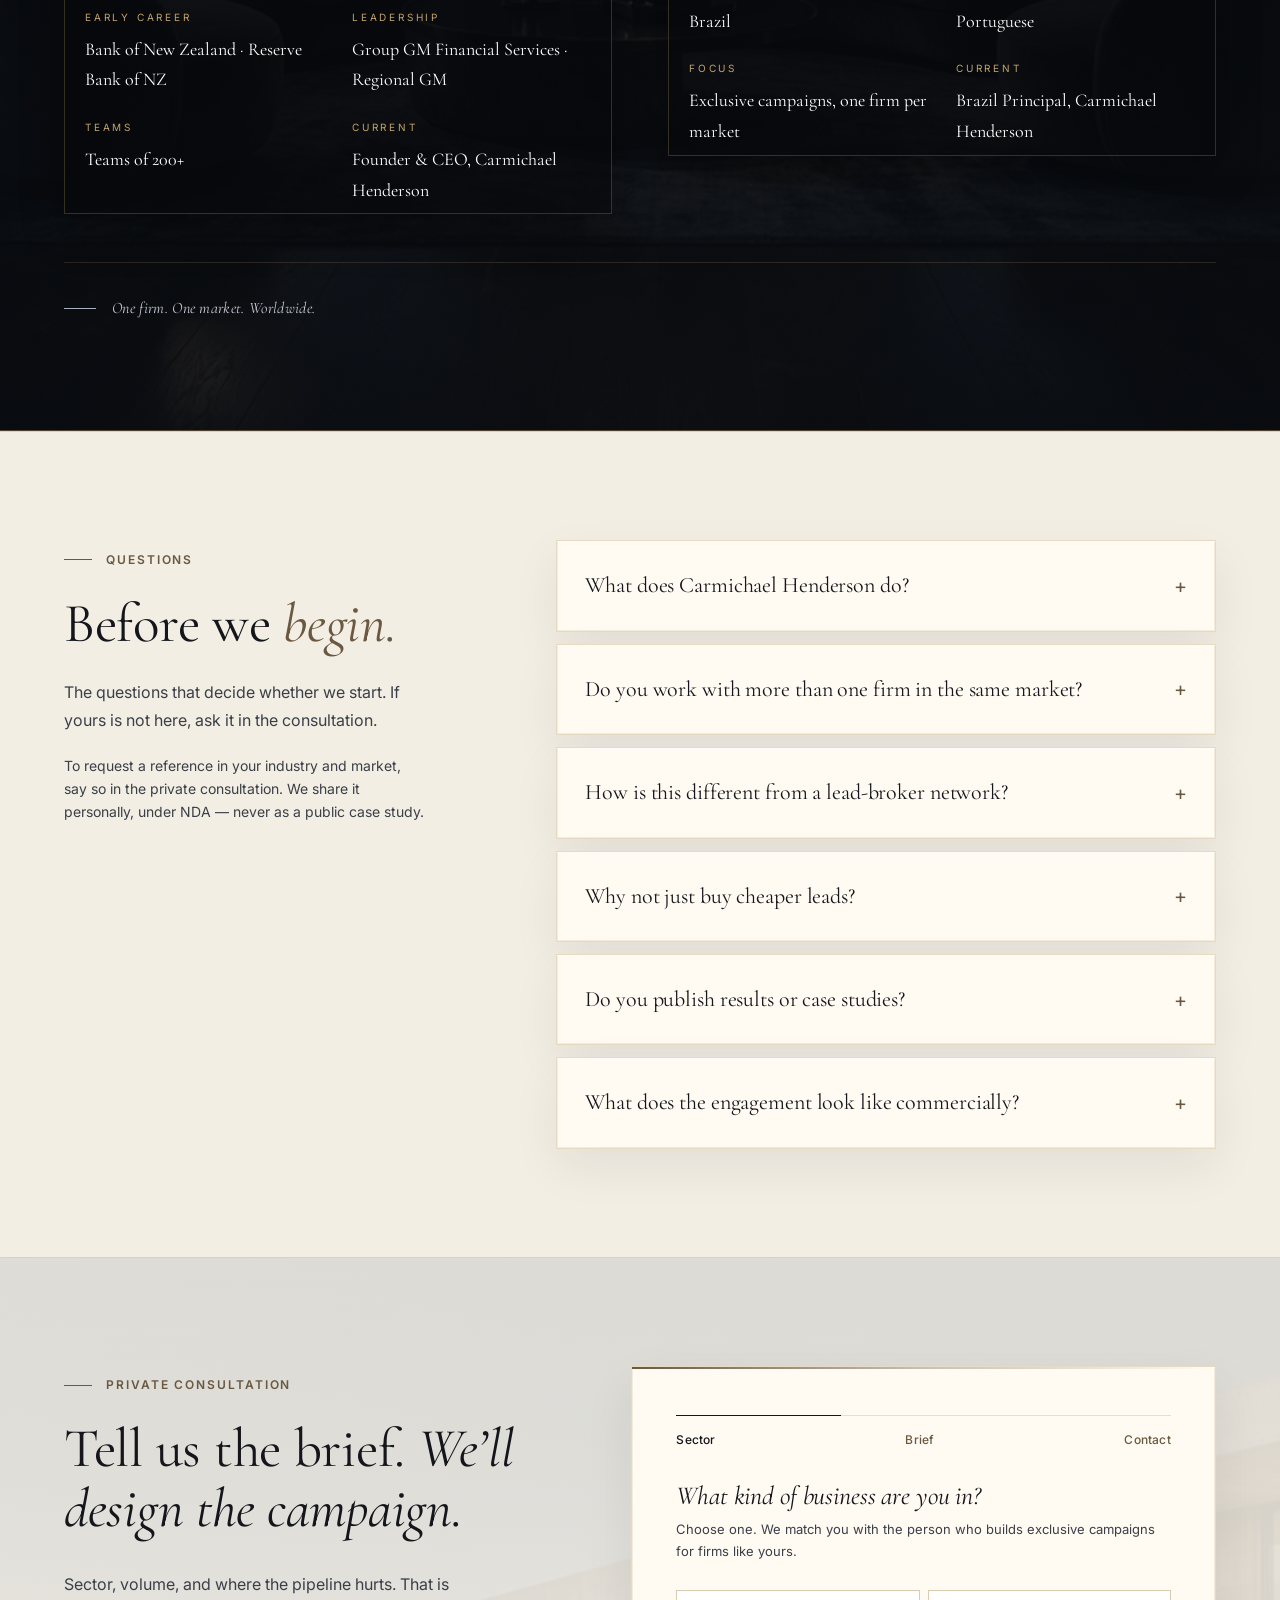
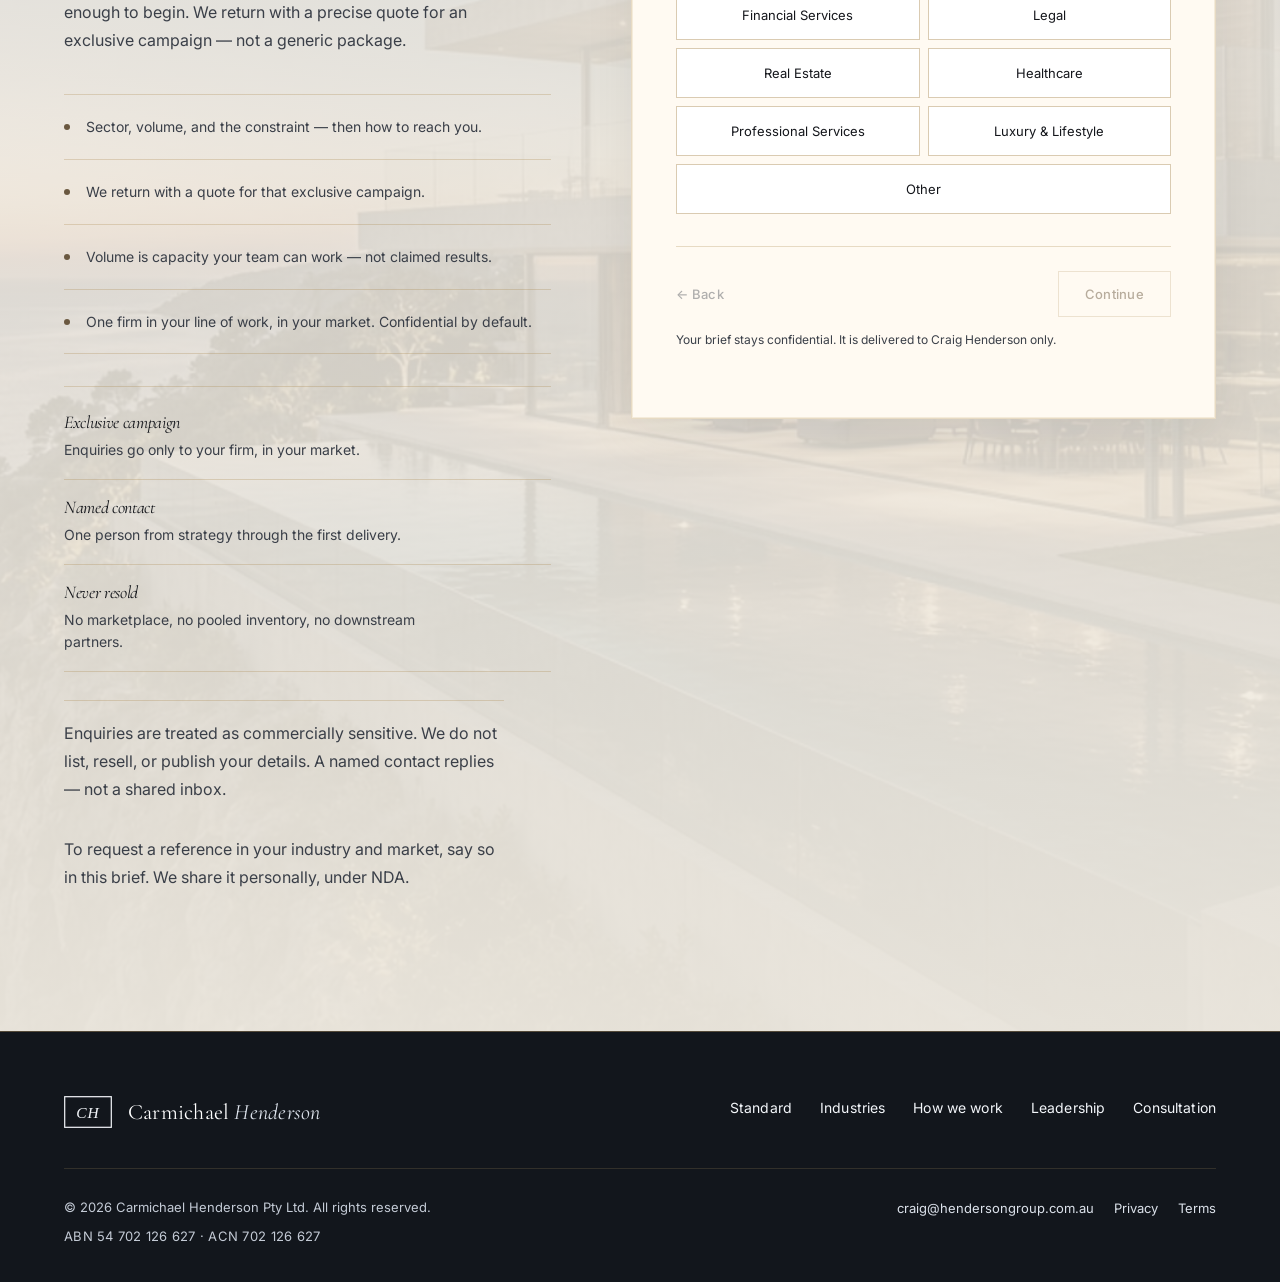
==== commit 8101f34a: "Fix mobile header, hero crop, consult bar, and tighten first-screen copy. Keep the Menu button fully" ====
--- a/index.html
+++ b/index.html
@@ -29,8 +29,8 @@
 <link rel="preconnect" href="https://fonts.googleapis.com">
 <link rel="preconnect" href="https://fonts.gstatic.com" crossorigin>
 <link rel="stylesheet" href="https://fonts.googleapis.com/css2?family=Cormorant+Garamond:ital,wght@0,400;0,500;0,600;1,400;1,500&family=Inter:wght@400;500;600&family=JetBrains+Mono:wght@400;500&display=swap">
-<link rel="stylesheet" href="css/styles.css?v=ch-grok2">
-<link rel="stylesheet" href="css/variants.css?v=ch-grok2">
+<link rel="stylesheet" href="css/styles.css?v=ch-grok3">
+<link rel="stylesheet" href="css/variants.css?v=ch-grok3">
 <script type="application/ld+json">
 {
   "@context": "https://schema.org",
@@ -87,21 +87,24 @@
       <source srcset="assets/hero-villa.webp" type="image/webp">
       <img src="assets/hero-villa.jpg" alt="" loading="lazy" decoding="async" width="2000" height="1125">
     </picture>
-    <video class="hero-video" muted loop playsinline preload="none" poster="assets/hero-office.jpg" aria-hidden="true">
+    <video class="hero-video hero-video-primary" muted autoplay loop playsinline preload="auto" poster="assets/hero-office.jpg" aria-hidden="true">
       <source src="assets/hero-loop.mp4" type="video/mp4">
+    </video>
+    <video class="hero-video hero-video-alt" muted autoplay loop playsinline preload="metadata" poster="assets/hero-villa.jpg" aria-hidden="true">
+      <source src="assets/hero-villa-loop.mp4" type="video/mp4">
     </video>
     <div class="hero-mesh" aria-hidden="true"></div>
     <div class="hero-leaks" aria-hidden="true"></div>
   </div>
   <div class="hero-content">
-    <p class="hero-identity">A done-for-you exclusive lead-generation firm</p>
+    <p class="hero-identity">Done-for-you exclusive lead generation</p>
     <h1 class="hero-headline serif">
       We win you<br>
       the enquiries.<br>
       <span class="accent">One firm only.</span>
     </h1>
     <p class="hero-desc">
-      Qualified customer enquiries for one client firm, in one market. Your sales team closes. We are judged on <strong>cost per sale</strong> — never pooled, never resold.
+      Qualified customer enquiries, sent to your sales team. One client firm, one market — never pooled, never resold.
     </p>
     <div class="hero-actions">
       <a class="hero-cta" href="#consult">Request a consultation</a>
@@ -119,7 +122,7 @@
   </div>
   <p class="trust-strip-entity">Carmichael Henderson Pty Ltd</p>
   <p class="trust-strip-abn">ABN 54 702 126 627</p>
-  <p class="trust-strip-identity">Carmichael Henderson is a done-for-you exclusive lead-generation firm. One client firm. One market. Confidential by default.</p>
+  <p class="trust-strip-identity">One client firm. One market. Confidential by default.</p>
 </section>
 
 <section class="section standard atmosphere atmosphere-courtyard" id="standard">
@@ -132,10 +135,10 @@
   <div class="atmosphere-screen" aria-hidden="true"></div>
   <div class="container">
     <div class="define-plate reveal" id="who-we-are">
-      <div class="eyebrow">Who we are</div>
-      <h2 class="serif">A done-for-you exclusive lead-generation firm.</h2>
-      <p>We win qualified customer enquiries for one client firm in one market. Your sales team closes. We are judged on <strong>cost per sale</strong> — never pooled, never resold.</p>
-      <p><strong>What you buy</strong> is simple. We find people already looking for a firm like yours and send those enquiries to your sales team — only your team. Not a shared list. Not a name anyone else can buy.</p>
+      <div class="eyebrow">What you buy</div>
+      <h2 class="serif">Qualified enquiries. Your sales team closes.</h2>
+      <p>We find people already looking for a firm like yours and send those enquiries to your sales team — only your team.</p>
+      <p>One firm per market. Never pooled. Never resold. We are judged on <strong>cost per sale</strong>.</p>
     </div>
     <div class="pillars">
       <article class="pillar reveal">
@@ -157,10 +160,9 @@
 <section class="section section-compact whisper band-light" id="pipeline" aria-label="Growth pipeline">
   <div class="container">
     <div class="whisper-inner reveal">
-      <div class="eyebrow">The bottleneck</div>
-      <p class="whisper-spine serif">We fix the stall in your growth pipeline.</p>
-      <p class="whisper-body">Growth usually stalls at one point — not enough qualified demand, or demand that costs too much to close.</p>
-      <p class="whisper-body">We win you the customer enquiries. Your sales team turns them into sales. We judge the work on cost per sale. Cheap cost-per-lead is not the goal.</p>
+      <div class="eyebrow">The constraint</div>
+      <p class="whisper-spine serif">When growth slows, it is usually demand — too little of it, or demand that costs too much to close.</p>
+      <p class="whisper-body">We win qualified enquiries. Your sales team turns them into sales. We judge the work on cost per sale, not cheap cost-per-lead.</p>
     </div>
   </div>
 </section>
@@ -505,7 +507,7 @@
 
           <div class="field">
             <label>Where the pipeline hurts</label>
-            <p class="field-help">The stall you want fixed. Cheap cost-per-lead is not the goal.</p>
+            <p class="field-help">The constraint you want us to work on. Cheap cost-per-lead is not the goal.</p>
             <div class="pill-row" data-pillgroup="pipelinePain">
               <button type="button" class="pill" data-value="Cost per sale too high">Cost per sale too high</button>
               <button type="button" class="pill" data-value="Leads that do not close">Leads that do not close</button>
@@ -688,7 +690,7 @@
 </footer>
 
 <script src="js/countries.js"></script>
-<script src="js/form.js?v=ch-grok2"></script>
-<script src="js/animations.js?v=ch-grok2"></script>
+<script src="js/form.js?v=ch-grok3"></script>
+<script src="js/animations.js?v=ch-grok3"></script>
 </body>
 </html>
--- a/css/styles.css
+++ b/css/styles.css
@@ -220,24 +220,27 @@
   display: flex;
   align-items: center;
   justify-content: space-between;
+  gap: 12px;
   transition: padding 0.3s ease, background 0.3s ease, border-color 0.3s ease, min-height 0.3s ease;
-  background: transparent;
-  backdrop-filter: blur(0px);
-  border-bottom: 1px solid transparent;
+  background: linear-gradient(180deg, rgba(7, 8, 11, 0.88) 0%, rgba(7, 8, 11, 0.72) 70%, rgba(7, 8, 11, 0.42) 100%);
+  backdrop-filter: blur(18px) saturate(150%);
+  -webkit-backdrop-filter: blur(18px) saturate(150%);
+  border-bottom: 1px solid rgba(196, 164, 106, 0.28);
 }
 .nav.scrolled {
   padding: 8px var(--pad-x);
   min-height: 72px;
-  background: rgba(7, 8, 11, 0.62);
+  background: rgba(7, 8, 11, 0.9);
   backdrop-filter: blur(22px) saturate(160%);
   -webkit-backdrop-filter: blur(22px) saturate(160%);
-  border-bottom-color: rgba(220, 226, 236, 0.22);
+  border-bottom-color: rgba(196, 164, 106, 0.32);
   box-shadow: 0 10px 36px rgba(0, 0, 0, 0.28);
 }
 .brand {
   display: flex;
   align-items: center;
   gap: 16px;
+  min-width: 0;
 }
 .brand-mark {
   width: 58px;
@@ -279,10 +282,10 @@
 }
 .nav-links a {
   font-size: 14px;
-  font-weight: 500;
+  font-weight: 600;
   letter-spacing: 0.01em;
   text-transform: none;
-  color: var(--plat-100);
+  color: #ffffff;
   transition: color 0.3s;
   position: relative;
 }
@@ -373,8 +376,16 @@
   opacity: 0;
   pointer-events: none;
 }
-.hero-bg.has-video .hero-video { opacity: 1; }
-.hero-bg.has-video .hero-still-alt { animation: none; opacity: 0; }
+.hero-video-alt { object-position: 62% 40%; }
+.hero-bg.has-video .hero-video-primary { opacity: 1; }
+.hero-bg.has-video .hero-video-alt {
+  animation: hero-still-crossfade 28s ease-in-out infinite;
+}
+.hero-bg.has-video .hero-still-primary,
+.hero-bg.has-video .hero-still-alt {
+  animation: none;
+  opacity: 0;
+}
 @keyframes hero-still-crossfade {
   0%, 40% { opacity: 0; }
   48%, 88% { opacity: 1; }
@@ -385,7 +396,7 @@
   position: absolute;
   inset: 0;
   pointer-events: none;
-  z-index: 1;
+  z-index: 2;
 }
 .hero-mesh {
   background:
@@ -2569,31 +2580,37 @@
   }
   .nav-mobile-toggle {
     display: inline-flex;
+    align-items: center;
+    justify-content: center;
+    flex-shrink: 0;
     background: transparent;
-    border: 1px solid var(--plat-400);
-    color: var(--paper);
+    border: 1px solid var(--plat-200);
+    color: #ffffff;
     font-size: 12px;
-    font-weight: 500;
+    font-weight: 600;
     letter-spacing: 0.08em;
     text-transform: uppercase;
     padding: 10px 14px;
     font-family: var(--sans);
-  }
-  .nav-cta { display: inline-flex; }
+    white-space: nowrap;
+  }
+  .nav-cta { display: inline-flex; flex-shrink: 0; }
   .mobile-consult-bar {
-    display: flex;
+    display: none;
     align-items: center;
     justify-content: center;
     position: fixed;
-    left: 0; right: 0; bottom: 0;
+    left: 16px;
+    right: 16px;
+    bottom: calc(12px + env(safe-area-inset-bottom, 0px));
     z-index: 90;
-    min-height: calc(56px + env(safe-area-inset-bottom, 0px));
-    padding: 14px var(--pad-x) calc(14px + env(safe-area-inset-bottom, 0px));
+    min-height: 44px;
+    padding: 10px 16px;
     background: rgba(7, 8, 11, 0.94);
     backdrop-filter: blur(16px) saturate(140%);
-    border-top: 1px solid var(--hair-strong);
+    border: 1px solid rgba(196, 164, 106, 0.36);
     color: var(--paper);
-    font-size: 14px;
+    font-size: 13px;
     font-weight: 600;
     letter-spacing: 0.02em;
   }
@@ -2601,16 +2618,15 @@
   .mobile-consult-bar:focus-visible {
     color: var(--plat-100);
   }
-  body.has-mobile-consult {
-    padding-bottom: calc(56px + env(safe-area-inset-bottom, 0px));
+  body.consult-near .mobile-consult-bar {
+    display: flex;
   }
   body.consult-in-view .mobile-consult-bar,
   body.nav-open .mobile-consult-bar {
     display: none;
   }
-  body.consult-in-view,
-  body.nav-open {
-    padding-bottom: 0;
+  body.consult-near:not(.consult-in-view):not(.nav-open) {
+    padding-bottom: calc(64px + env(safe-area-inset-bottom, 0px));
   }
   .standard-lead,
   .section-head,
@@ -2680,23 +2696,45 @@
 }
 
 @media (max-width: 720px) {
+  .nav {
+    padding: 10px 14px;
+    min-height: 64px;
+    gap: 8px;
+  }
+  .nav.scrolled {
+    padding: 8px 14px;
+    min-height: 58px;
+  }
+  .nav-end {
+    gap: 6px;
+    margin-left: auto;
+  }
   .nav-cta {
-    padding: 8px 12px;
+    padding: 8px 10px;
     font-size: 12px;
   }
   .nav-cta .cta-long { display: none; }
   .nav-cta .cta-short { display: inline; }
-  .brand-name { font-size: 20px; }
-  .nav.scrolled .brand-name { font-size: 19px; }
+  .nav-mobile-toggle {
+    padding: 8px 10px;
+    letter-spacing: 0.04em;
+  }
+  .brand { gap: 8px; }
+  .brand-name {
+    font-size: clamp(15px, 4.1vw, 18px);
+    overflow: hidden;
+    text-overflow: ellipsis;
+  }
+  .nav.scrolled .brand-name { font-size: clamp(14px, 3.9vw, 17px); }
   .brand-mark,
   .brand-mark svg {
-    width: 48px;
-    height: 32px;
+    width: 40px;
+    height: 27px;
   }
   .nav.scrolled .brand-mark,
   .nav.scrolled .brand-mark svg {
-    width: 44px;
-    height: 29px;
+    width: 36px;
+    height: 24px;
   }
   .hero-content {
     max-width: 100%;
@@ -2715,10 +2753,11 @@
   .hero-desc { max-width: 38ch; }
   .hero-bg img,
   .hero-video {
-    object-position: 32% 40%;
-    filter: grayscale(0.06) contrast(1.06) brightness(0.68) saturate(0.84);
-  }
-  .hero-still-alt img { object-position: 70% 38%; }
+    object-position: 58% 48%;
+    filter: grayscale(0.06) contrast(1.06) brightness(0.72) saturate(0.86);
+  }
+  .hero-still-alt img,
+  .hero-video-alt { object-position: 80% 40%; }
   .hero-bg::after {
     background:
       linear-gradient(180deg, rgba(7,8,11,0.22) 0%, transparent 36%, rgba(7,8,11,0.28) 72%, rgba(7,8,11,0.82) 100%),
@@ -2804,6 +2843,14 @@
   .whisper-body { font-size: 15px; }
 }
 
+@media (max-width: 420px) {
+  .nav-cta { display: none; }
+  .nav-mobile-toggle {
+    min-width: 64px;
+    min-height: 40px;
+  }
+}
+
 @media (prefers-reduced-motion: reduce) {
   html { scroll-behavior: auto; }
   .reveal { opacity: 1; transform: none; transition: none; }
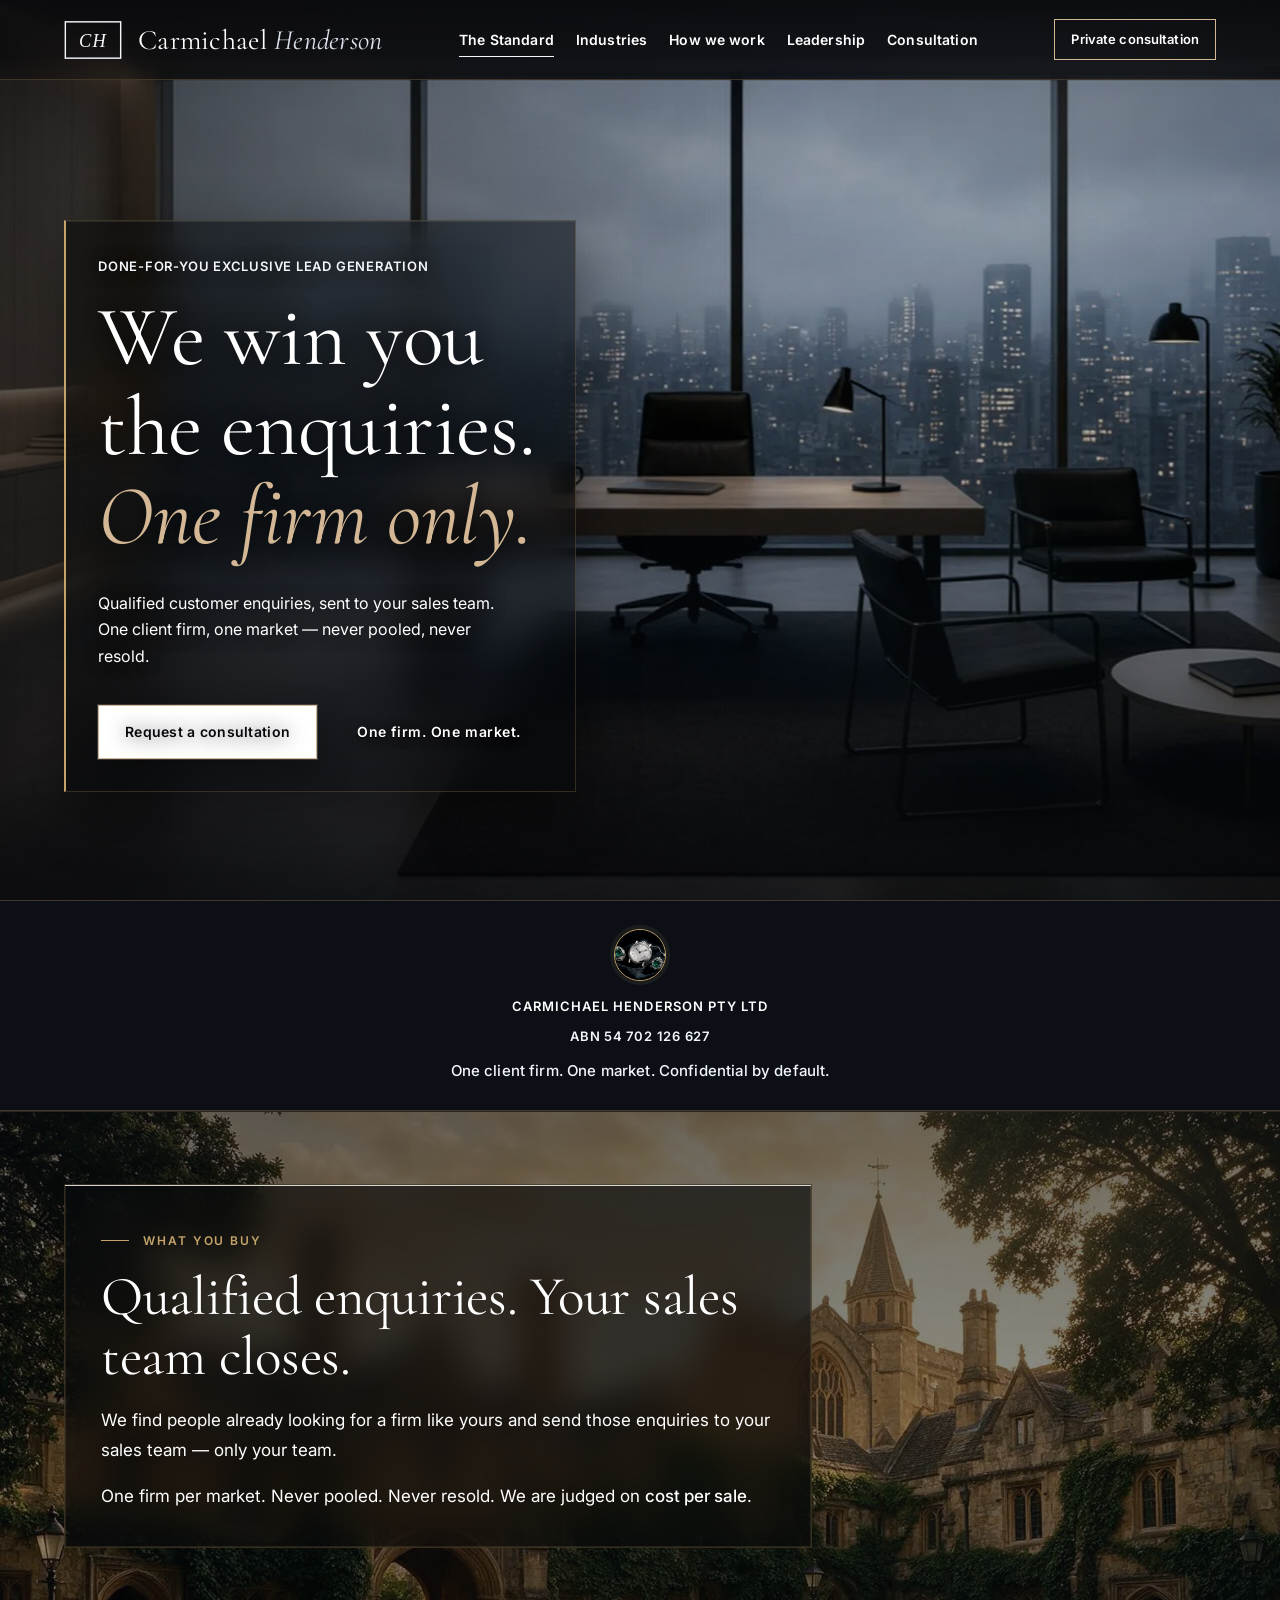
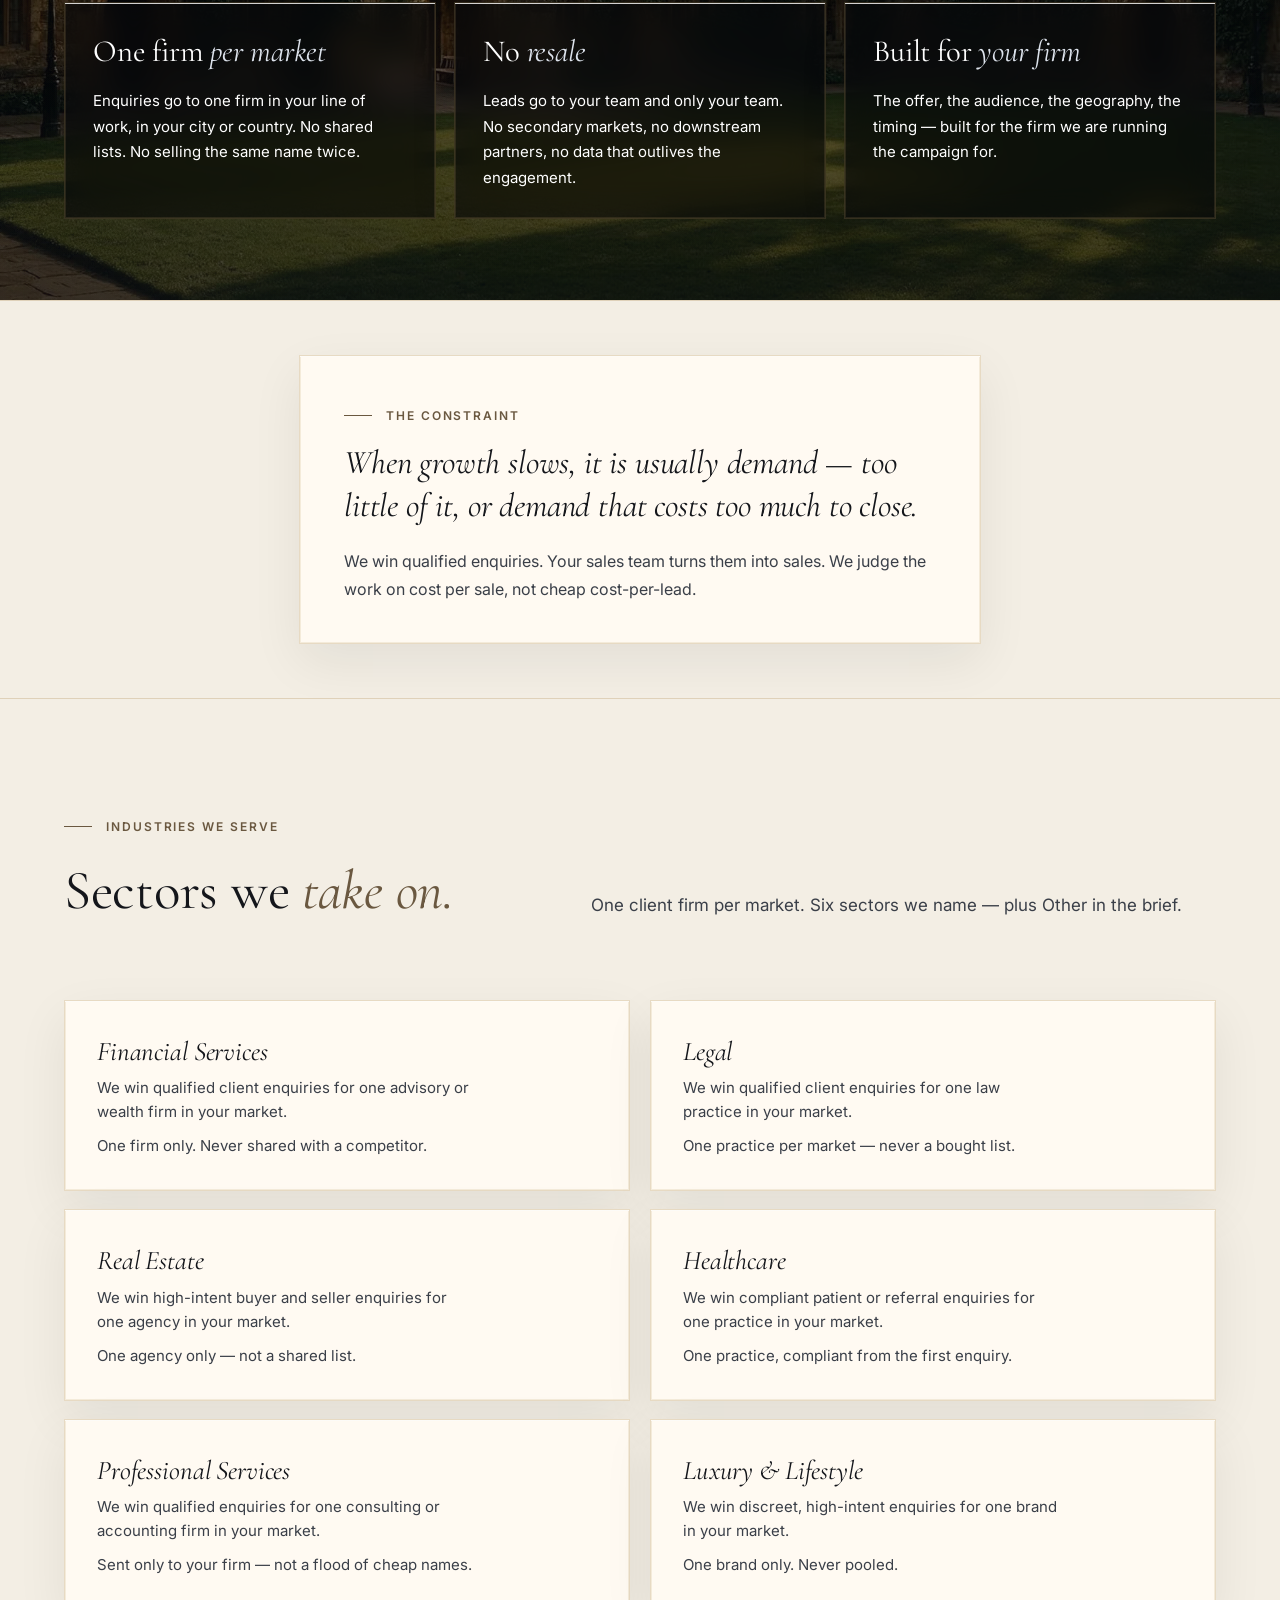
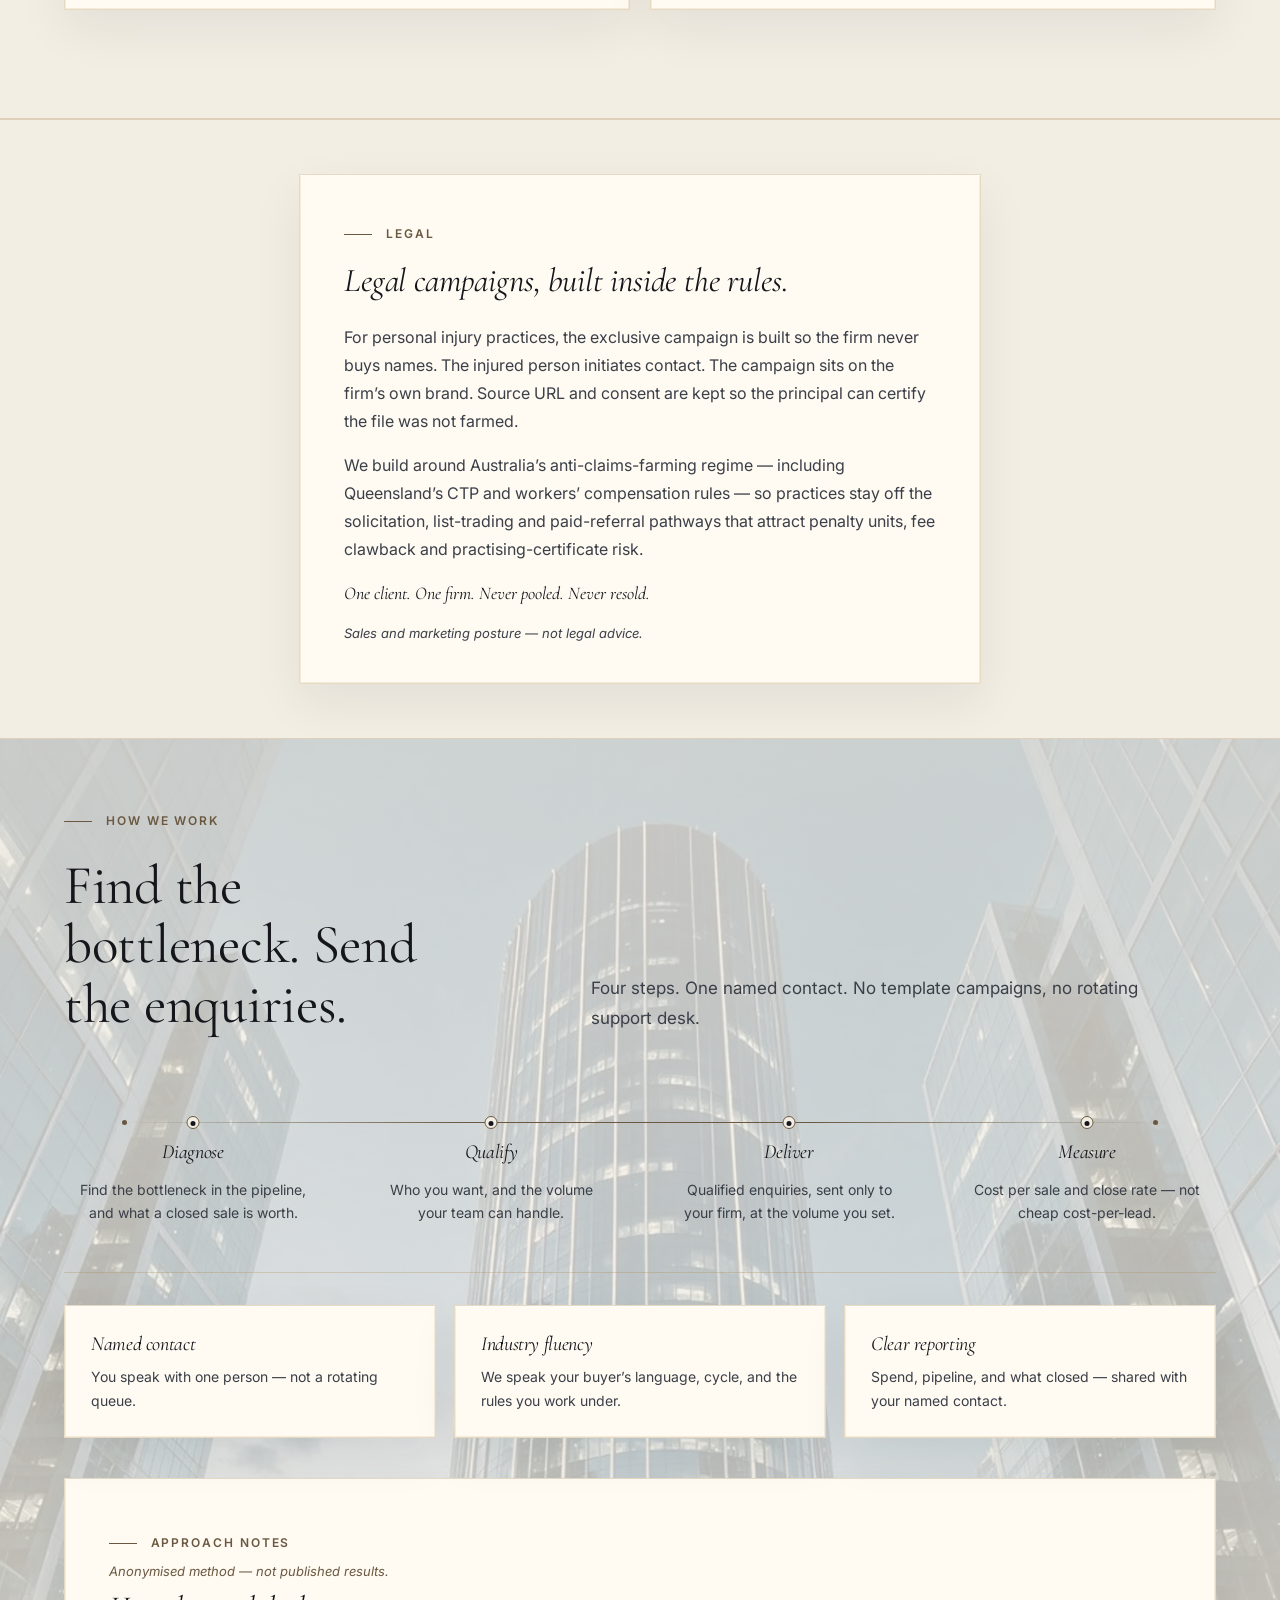
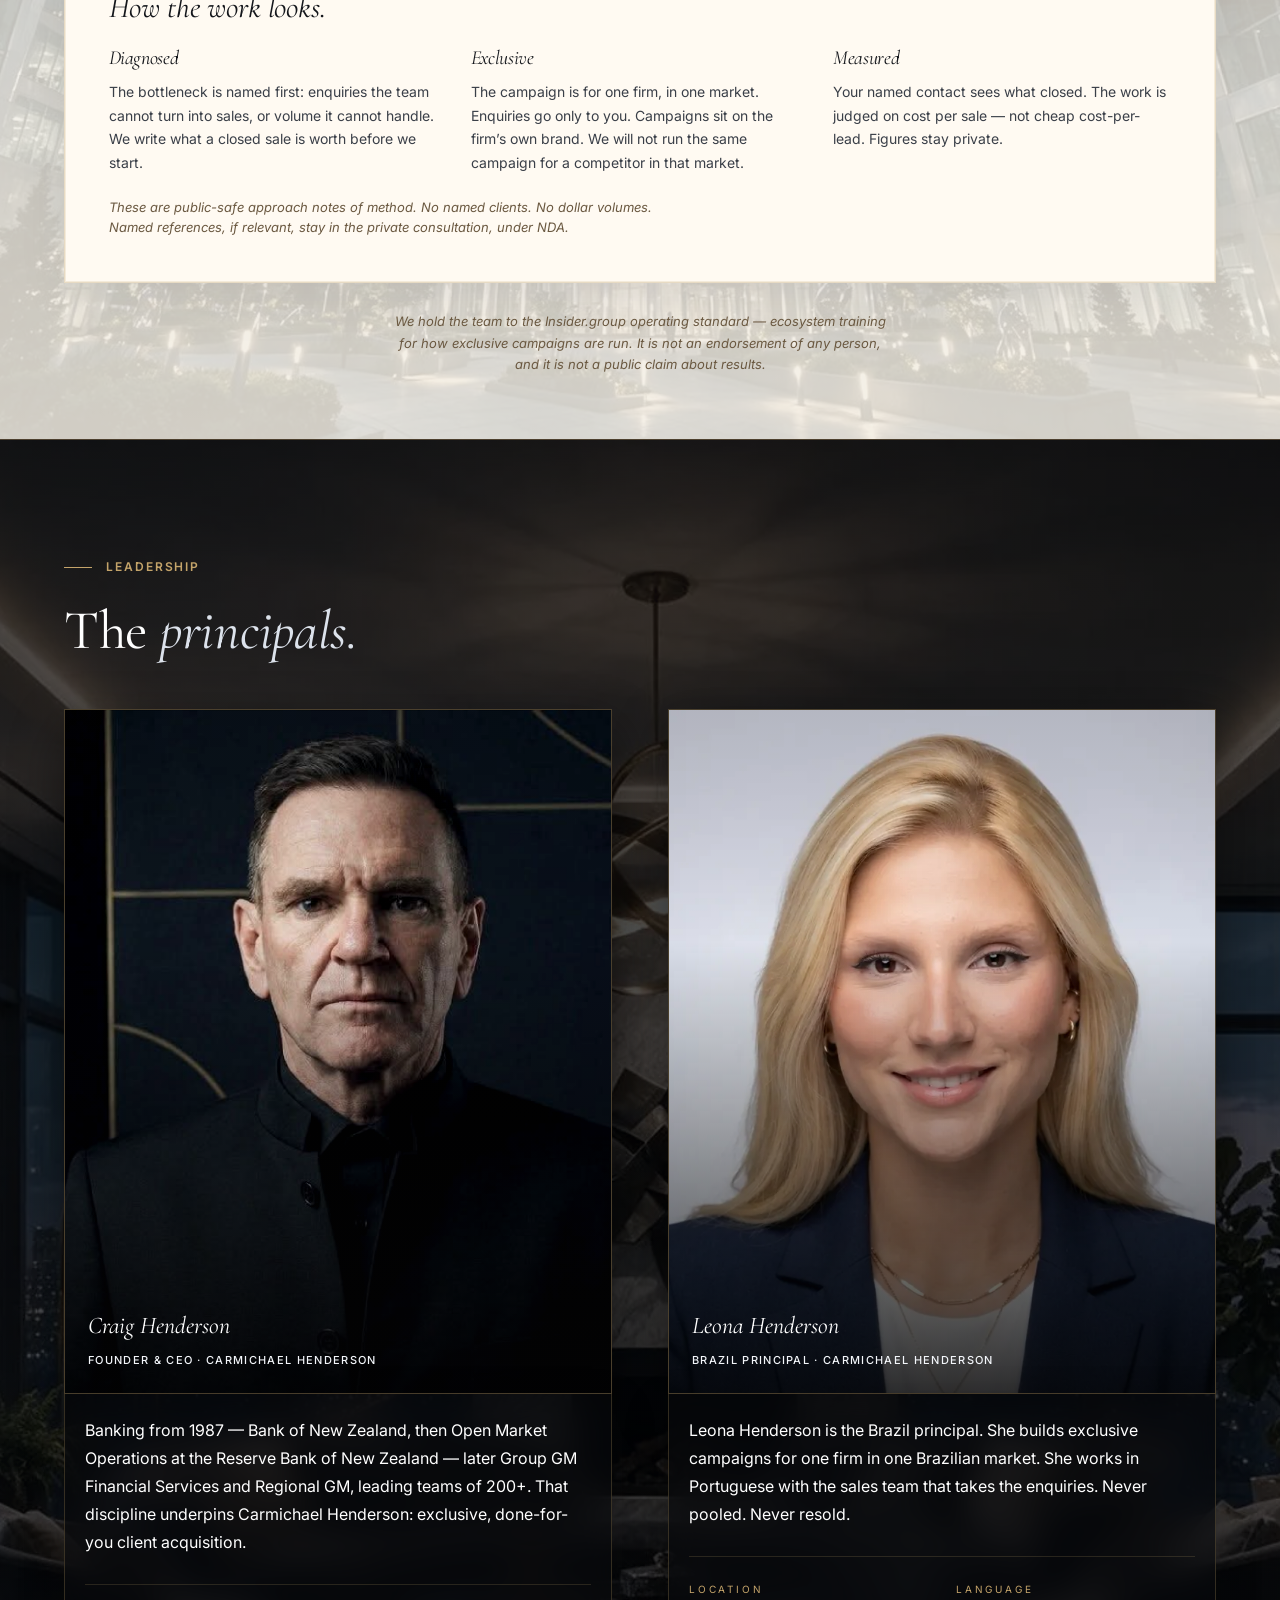
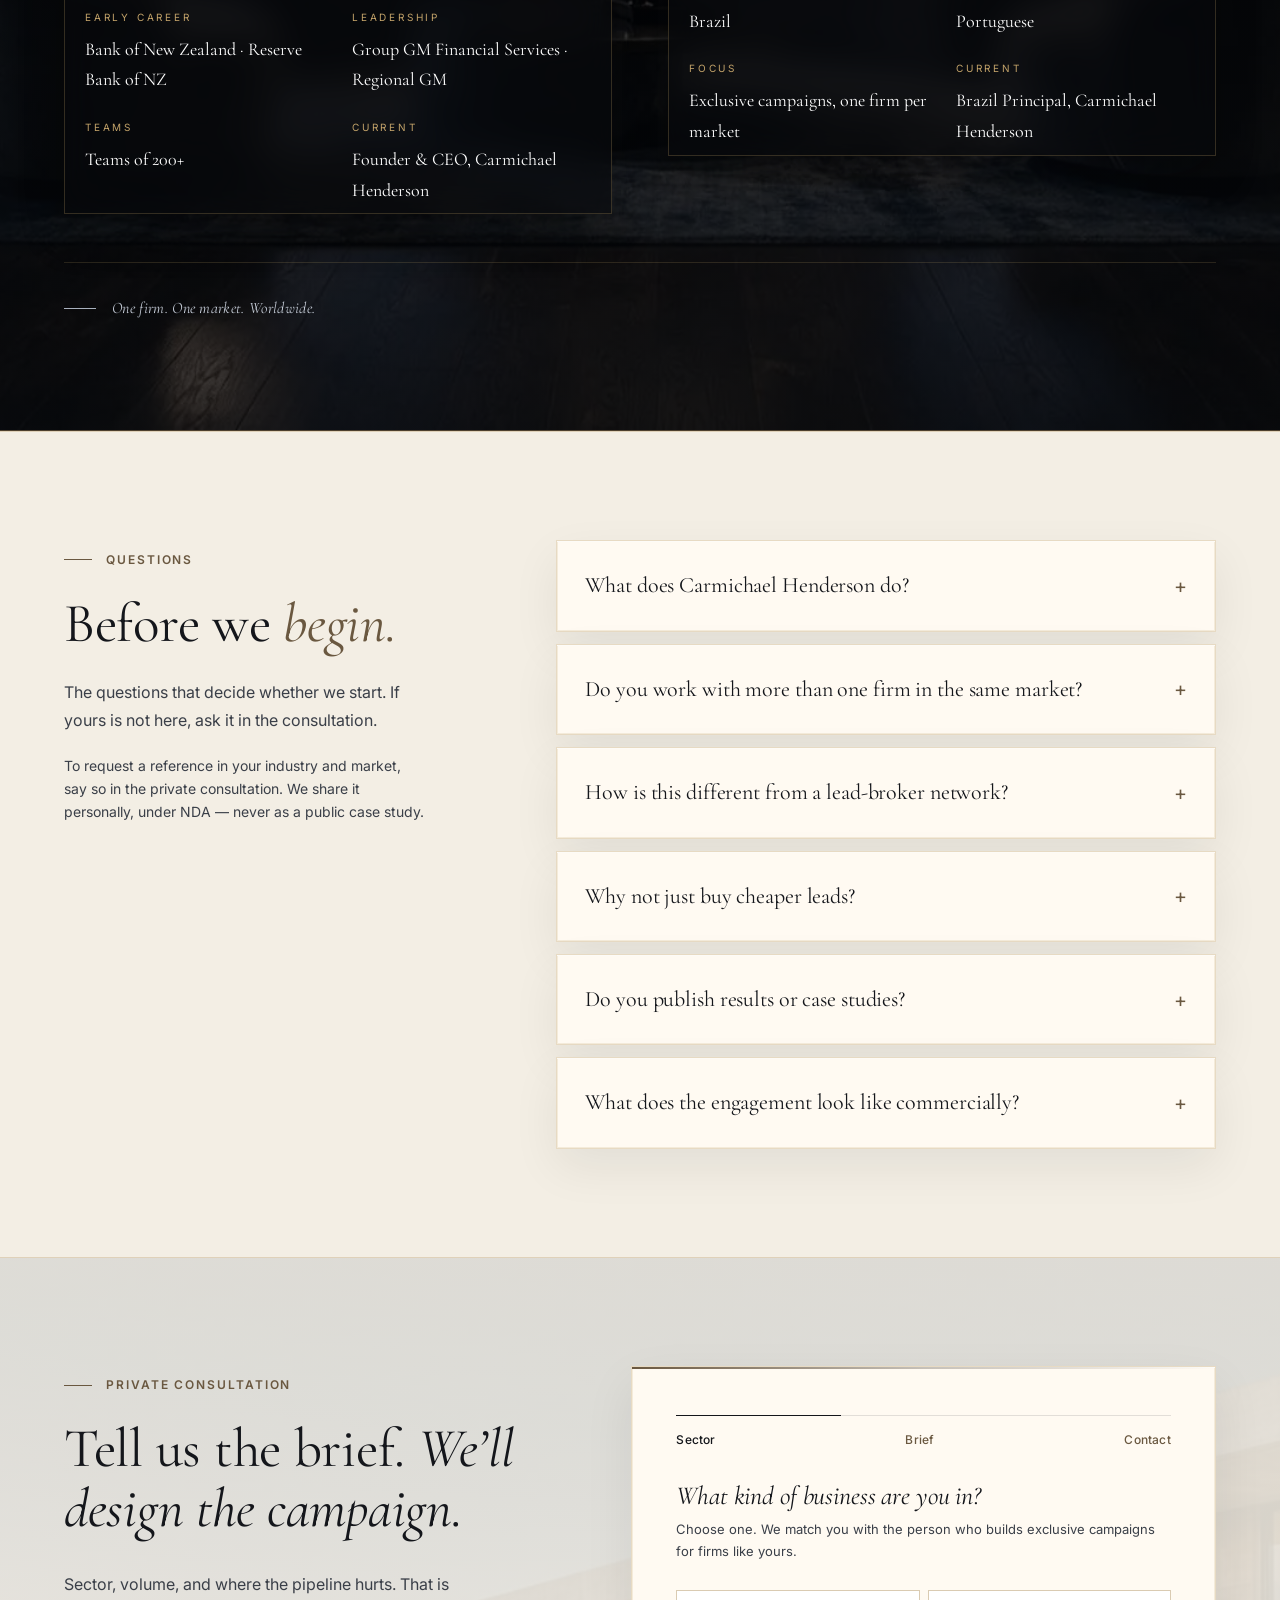
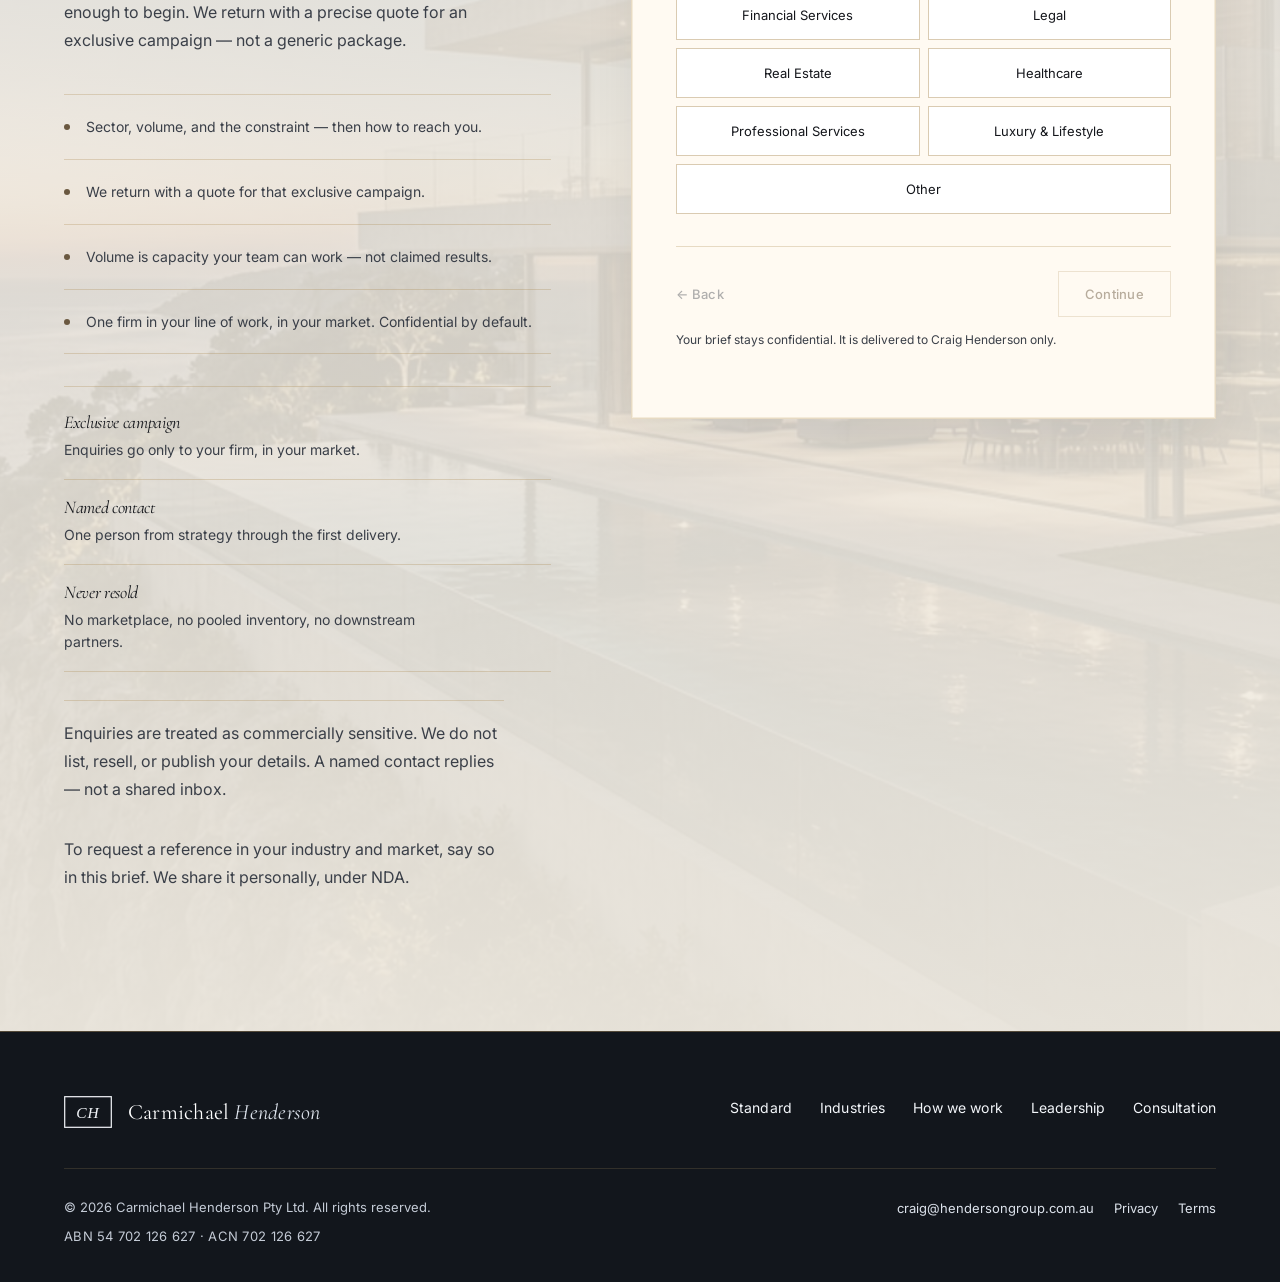
==== commit 6f0ae089: "Lighten overlays, shrink first-load media, and drop unused industry stills. Compress the office and " ====
--- a/index.html
+++ b/index.html
@@ -358,7 +358,10 @@
       <article class="leader-card reveal reveal-delay-1">
         <figure class="leader-photo">
           <div class="leader-photo-frame">
-            <img class="leader-photo-leona" src="assets/leona-henderson.png" alt="Leona Henderson, Brazil Principal of Carmichael Henderson" width="1205" height="1205" loading="lazy">
+            <picture>
+              <source srcset="assets/leona-henderson.webp" type="image/webp">
+              <img class="leader-photo-leona" src="assets/leona-henderson.jpg" alt="Leona Henderson, Brazil Principal of Carmichael Henderson" width="900" height="900" loading="lazy">
+            </picture>
           </div>
           <figcaption class="leader-caption">
             <div class="leader-caption-name">Leona Henderson</div>
--- a/css/styles.css
+++ b/css/styles.css
@@ -1057,7 +1057,7 @@
 .approach-bg::after {
   content: "";
   position: absolute; inset: 0;
-  background: linear-gradient(180deg, rgba(10,11,14,0.82) 0%, rgba(10,11,14,0.58) 48%, rgba(10,11,14,0.88) 100%);
+  background: linear-gradient(180deg, rgba(10,11,14,0.42) 0%, rgba(10,11,14,0.22) 48%, rgba(10,11,14,0.5) 100%);
 }
 .approach .container { z-index: 2; }
 
@@ -1496,17 +1496,11 @@
 .leader-photo-frame img.leader-photo-square,
 .leader-photo-frame img.leader-photo-leona {
   object-position: center 16%;
-  filter: grayscale(0.18) contrast(1.1) brightness(0.78) saturate(0.7);
+  filter: grayscale(0.04) contrast(1.04) brightness(1.02) saturate(0.94);
 }
 .leader-photo-frame:has(.leader-photo-leona)::before,
 .leader-photo-frame:has(.leader-photo-square)::before {
-  content: "";
-  position: absolute;
-  inset: 0;
-  background: rgba(3, 3, 4, 0.18);
-  z-index: 1;
-  pointer-events: none;
-  mix-blend-mode: multiply;
+  content: none;
 }
 .leader-photo-frame::after {
   content: "";
@@ -2738,10 +2732,10 @@
   }
   .hero-content {
     max-width: 100%;
-    padding: 28px 18px 24px 16px;
-    background: rgba(3, 3, 4, 0.78);
-    backdrop-filter: blur(14px) saturate(140%);
-    -webkit-backdrop-filter: blur(14px) saturate(140%);
+    padding: 24px 16px 20px 14px;
+    background: rgba(7, 8, 11, 0.42);
+    backdrop-filter: blur(10px) saturate(130%);
+    -webkit-backdrop-filter: blur(10px) saturate(130%);
   }
   .hero-meta {
     color: #ffffff;
@@ -2760,8 +2754,8 @@
   .hero-video-alt { object-position: 80% 40%; }
   .hero-bg::after {
     background:
-      linear-gradient(180deg, rgba(7,8,11,0.22) 0%, transparent 36%, rgba(7,8,11,0.28) 72%, rgba(7,8,11,0.82) 100%),
-      linear-gradient(90deg, rgba(3,3,4,0.16) 0%, transparent 58%);
+      linear-gradient(180deg, rgba(7,8,11,0.28) 0%, transparent 28%, rgba(7,8,11,0.12) 62%, rgba(7,8,11,0.58) 100%),
+      linear-gradient(90deg, rgba(3,3,4,0.1) 0%, transparent 62%);
   }
   .radio-tile, .pill, .nav-cta, .hero-cta, .mobile-consult-bar {
     min-height: 44px;
@@ -2984,7 +2978,7 @@
   .atmosphere-nyc .atmosphere-screen::after {
     background: linear-gradient(180deg, rgba(7, 8, 11, 0.86) 0%, rgba(7, 8, 11, 0.74) 48%, rgba(7, 8, 11, 0.92) 100%);
   }
-  .hero-mesh { opacity: 0.55; }
+  .hero-mesh { opacity: 0.32; }
   .define-plate,
   .pillar,
   .whisper-inner,
@@ -3470,26 +3464,26 @@
   width: 100%;
   height: 100%;
   object-fit: cover;
-  filter: grayscale(0.12) contrast(1.06) brightness(0.55) saturate(0.78);
+  filter: grayscale(0.08) contrast(1.06) brightness(0.78) saturate(0.86);
 }
 .atmosphere-photo::after {
   content: "";
   position: absolute;
   inset: 0;
-  background: linear-gradient(180deg, rgba(10,13,18,0.72) 0%, rgba(10,13,18,0.58) 46%, rgba(10,13,18,0.86) 100%);
+  background: linear-gradient(180deg, rgba(10,13,18,0.46) 0%, rgba(10,13,18,0.28) 46%, rgba(10,13,18,0.58) 100%);
 }
 
 .atmosphere-courtyard .atmosphere-photo img {
   object-position: 50% 28%;
-  filter: grayscale(0.05) contrast(1.08) brightness(0.62) saturate(0.9);
+  filter: grayscale(0.02) contrast(1.06) brightness(0.92) saturate(0.95);
 }
 .atmosphere-courtyard .atmosphere-screen::before {
   background:
-    radial-gradient(ellipse 60% 40% at 80% 12%, rgba(196, 164, 106, 0.18), transparent 58%),
-    radial-gradient(ellipse 50% 36% at 18% 88%, rgba(31, 61, 50, 0.22), transparent 56%);
+    radial-gradient(ellipse 60% 40% at 80% 12%, rgba(196, 164, 106, 0.14), transparent 58%),
+    radial-gradient(ellipse 50% 36% at 18% 88%, rgba(31, 61, 50, 0.14), transparent 56%);
 }
 .atmosphere-courtyard .atmosphere-screen::after {
-  background: linear-gradient(180deg, rgba(10,13,18,0.42) 0%, rgba(10,13,18,0.28) 48%, rgba(10,13,18,0.7) 100%);
+  background: linear-gradient(180deg, rgba(10,13,18,0.22) 0%, rgba(10,13,18,0.12) 48%, rgba(10,13,18,0.4) 100%);
 }
 
 .atmosphere-lobby .atmosphere-photo img {
@@ -3499,7 +3493,7 @@
 .atmosphere-plaza .approach-bg img,
 .approach-bg img {
   object-position: 50% 28%;
-  filter: grayscale(0.08) contrast(1.08) brightness(0.48) saturate(0.72);
+  filter: grayscale(0.04) contrast(1.06) brightness(0.78) saturate(0.82);
 }
 .atmosphere-villa .atmosphere-photo img {
   object-position: 58% 42%;
@@ -3518,13 +3512,13 @@
   opacity: 0.45;
 }
 .band-light.approach .approach-bg {
-  opacity: 0.22;
+  opacity: 0.42;
 }
 .band-light.approach .approach-bg img {
-  filter: grayscale(0.15) contrast(1.08) brightness(0.7) saturate(0.55);
+  filter: grayscale(0.06) contrast(1.06) brightness(1.02) saturate(0.7);
 }
 .band-light.approach .approach-bg::after {
-  background: linear-gradient(180deg, rgba(243,238,228,0.82) 0%, rgba(243,238,228,0.7) 48%, rgba(243,238,228,0.9) 100%);
+  background: linear-gradient(180deg, rgba(243,238,228,0.58) 0%, rgba(243,238,228,0.42) 48%, rgba(243,238,228,0.68) 100%);
 }
 
 .define-plate,
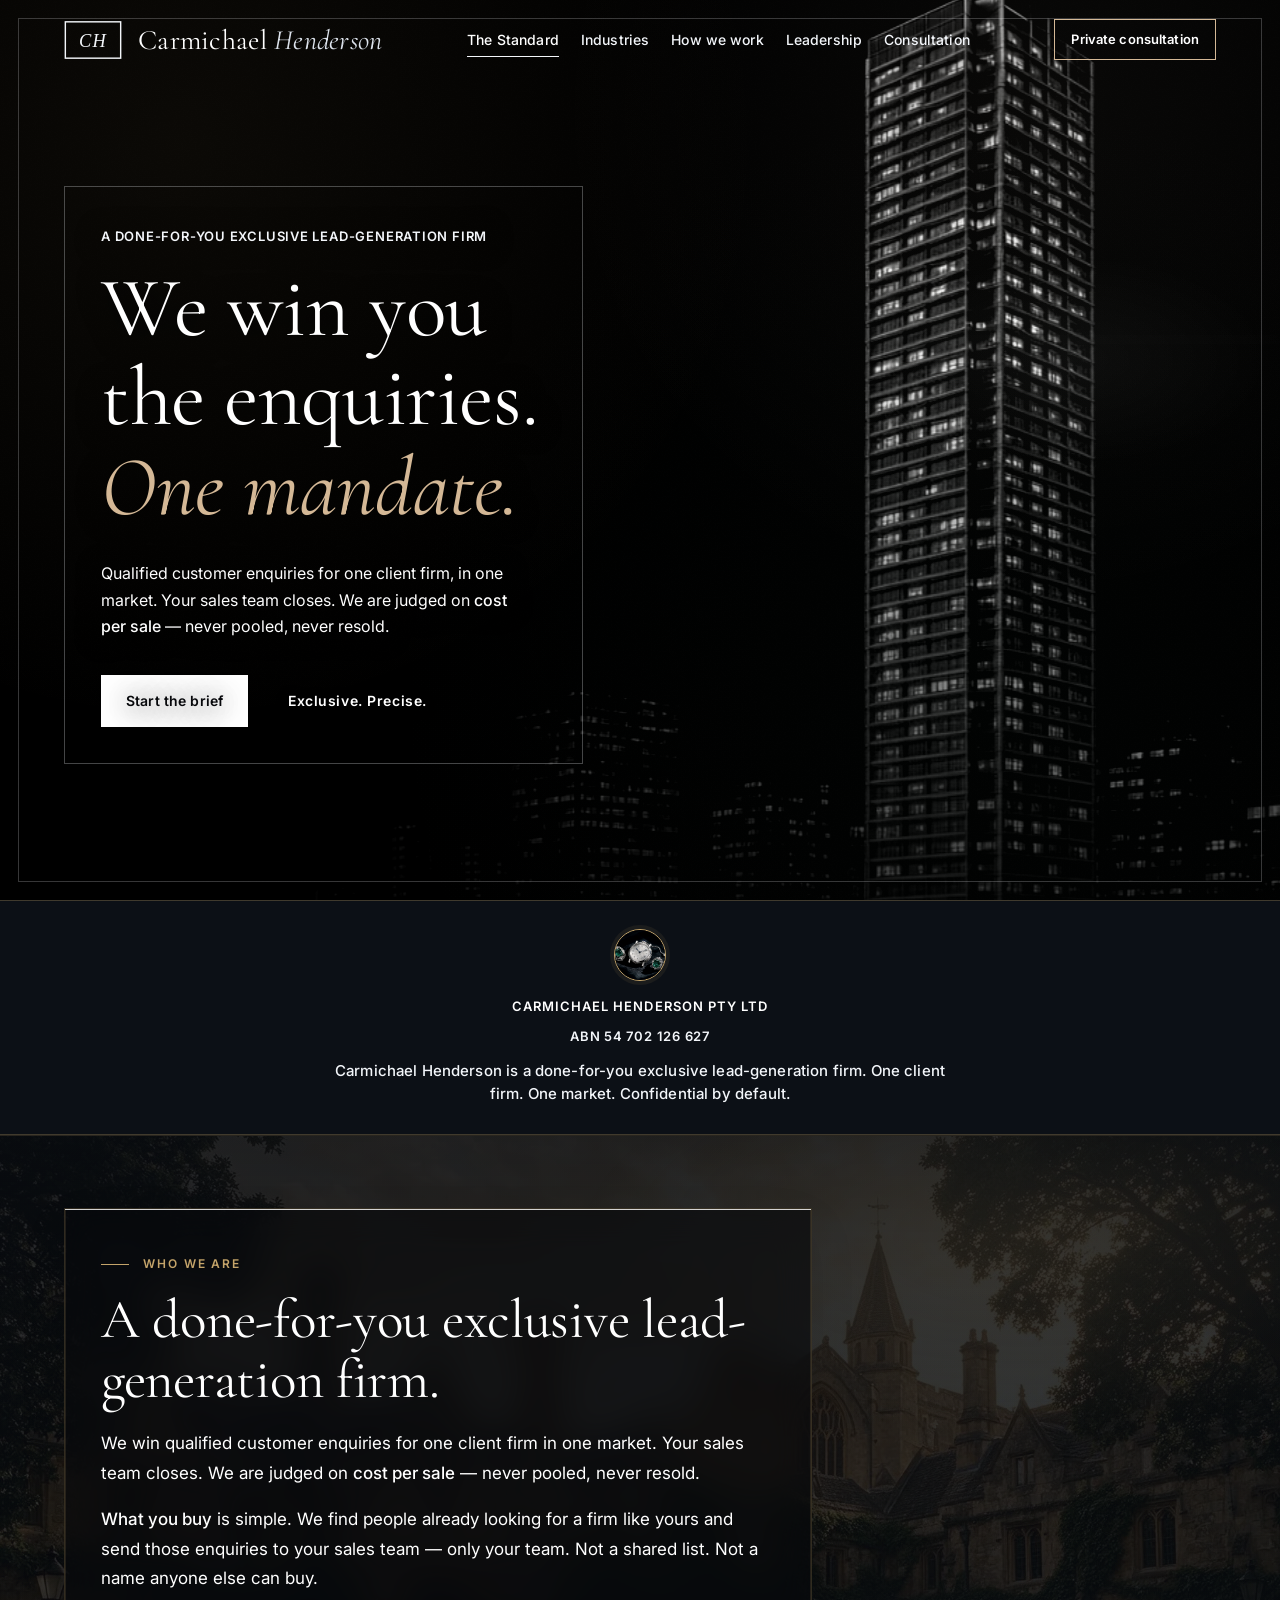
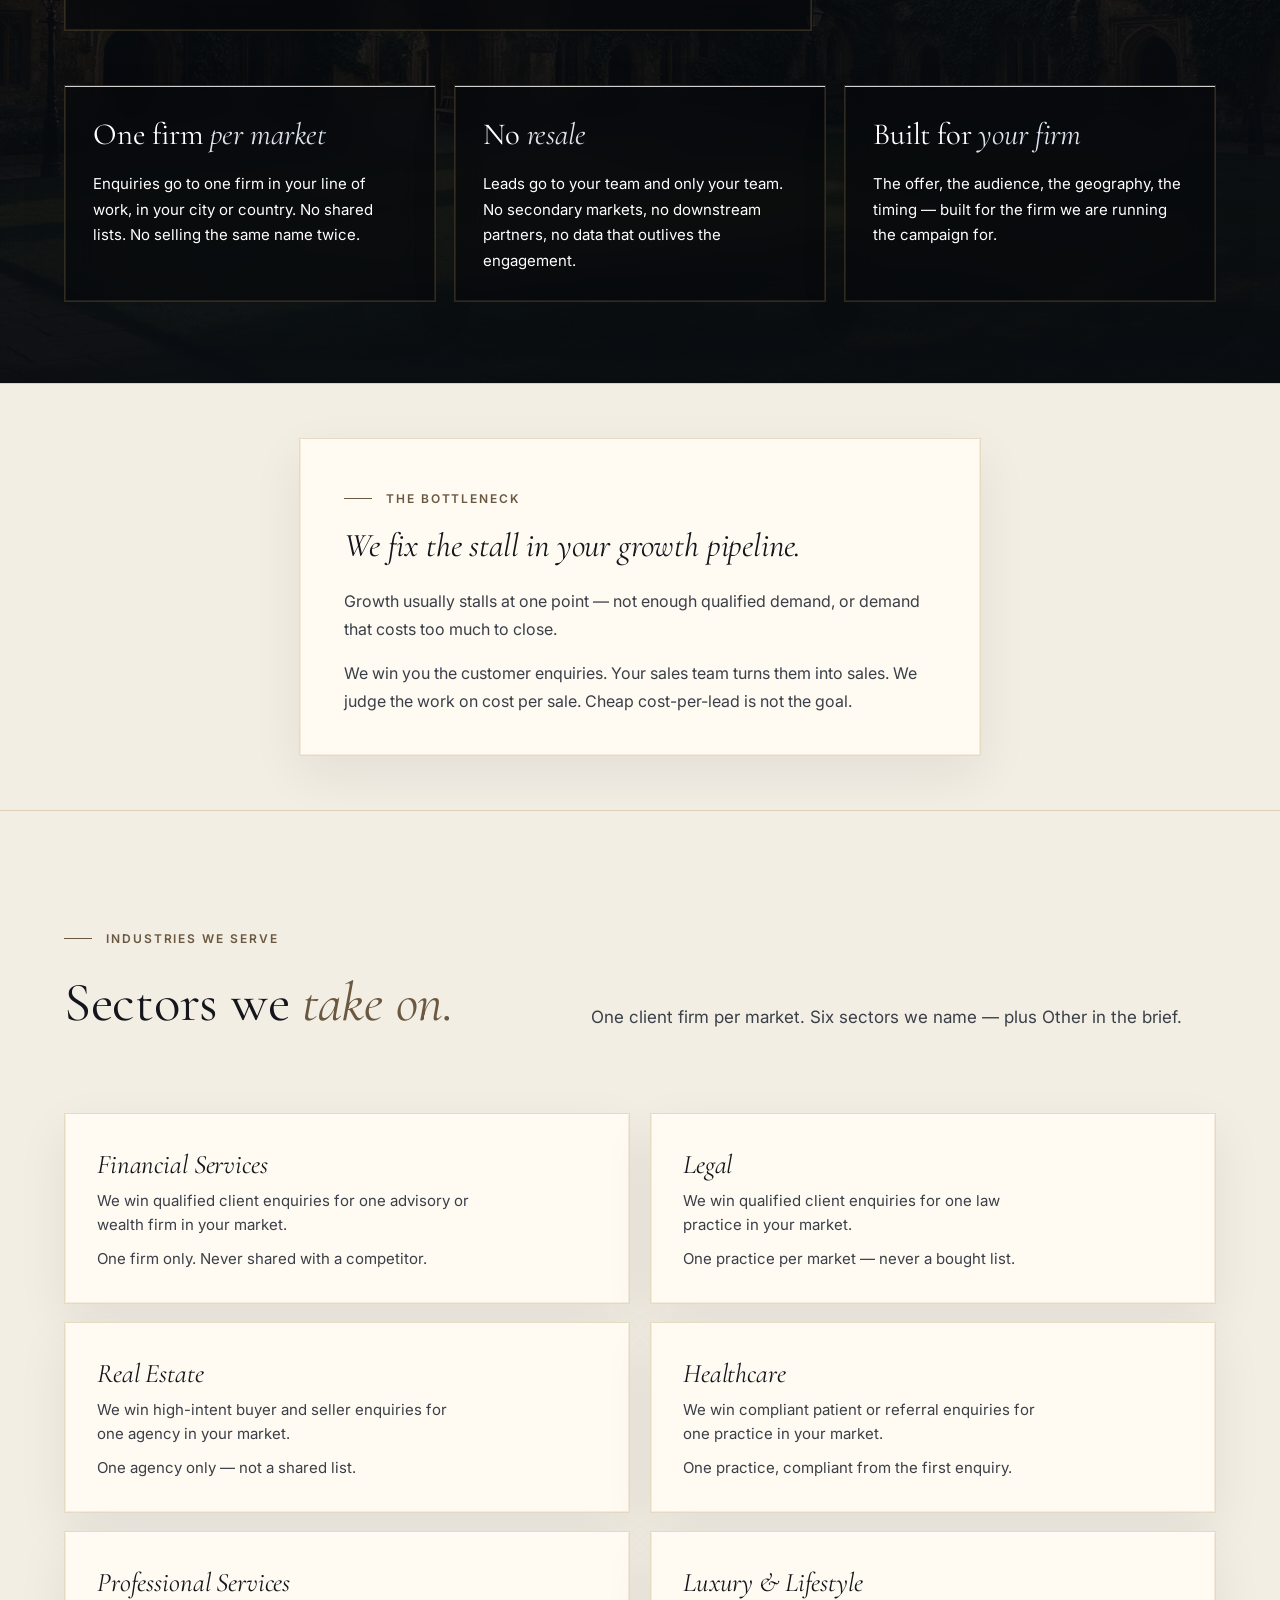
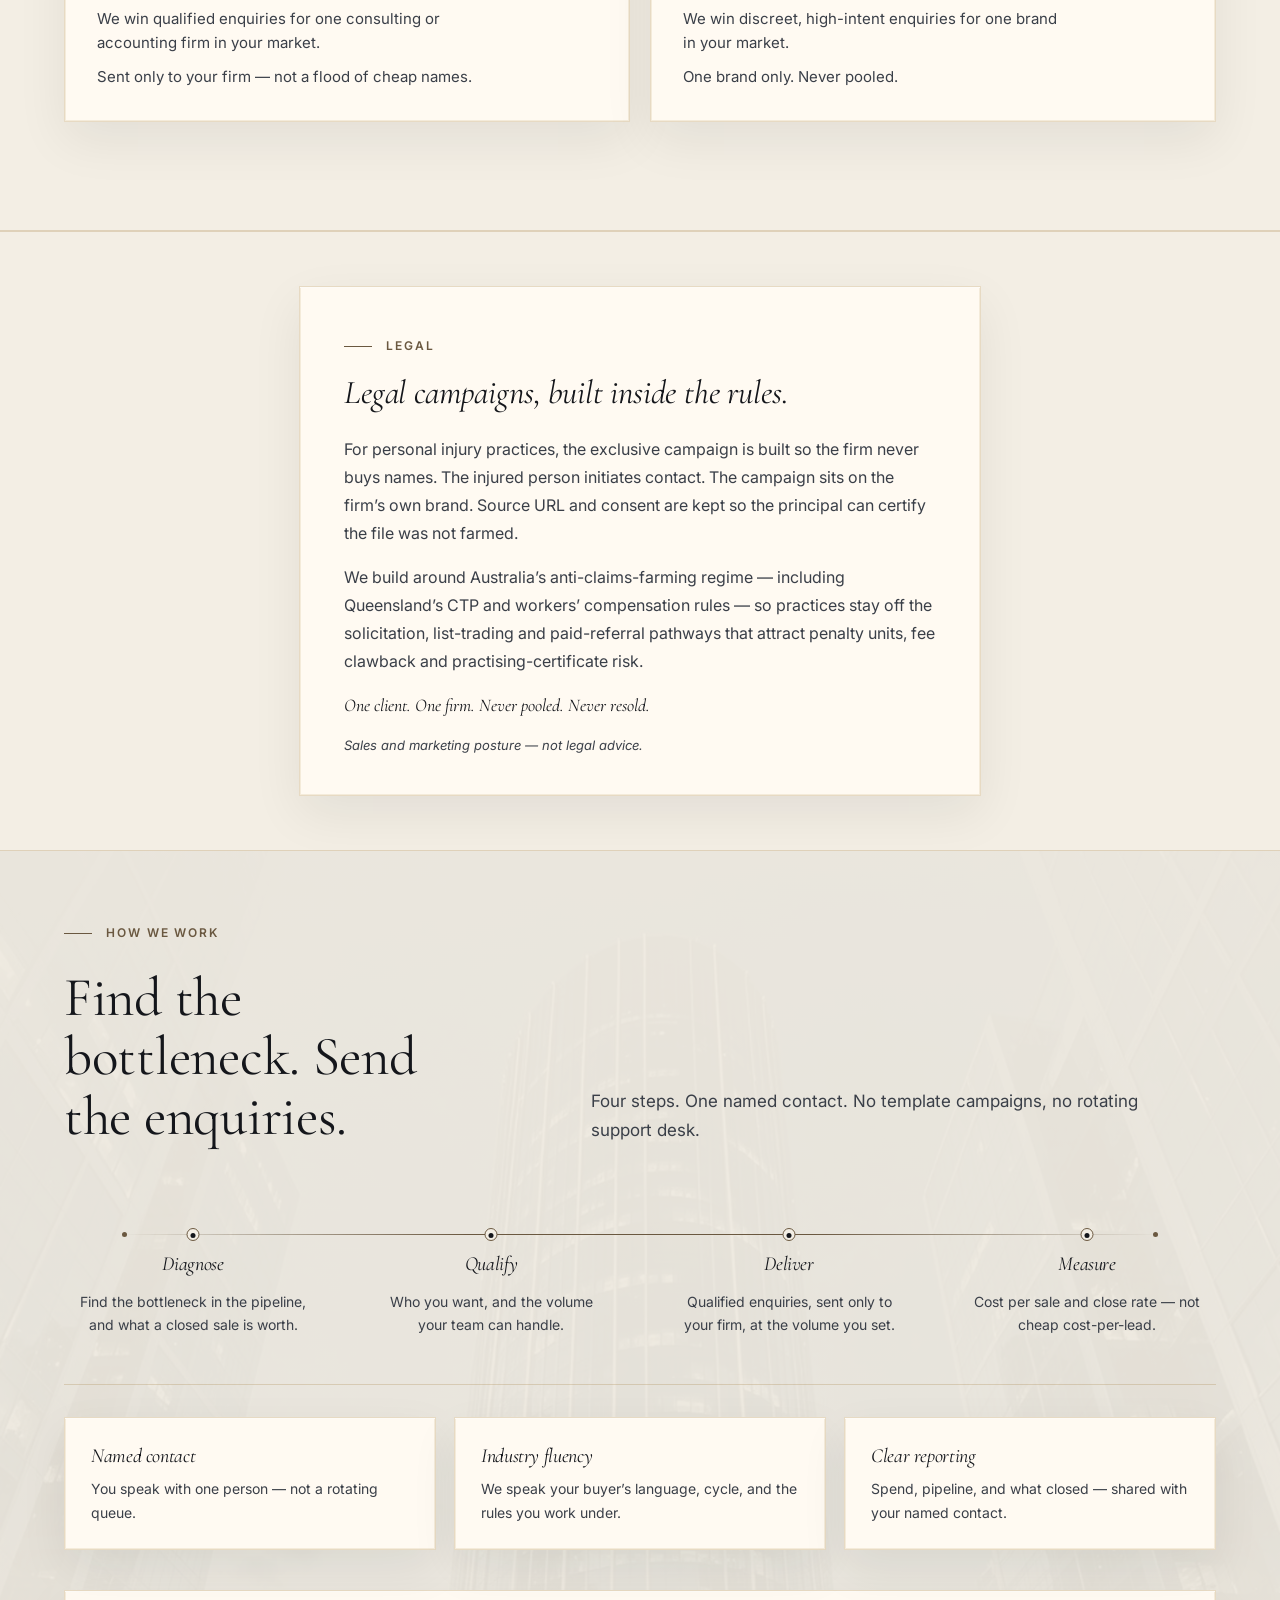
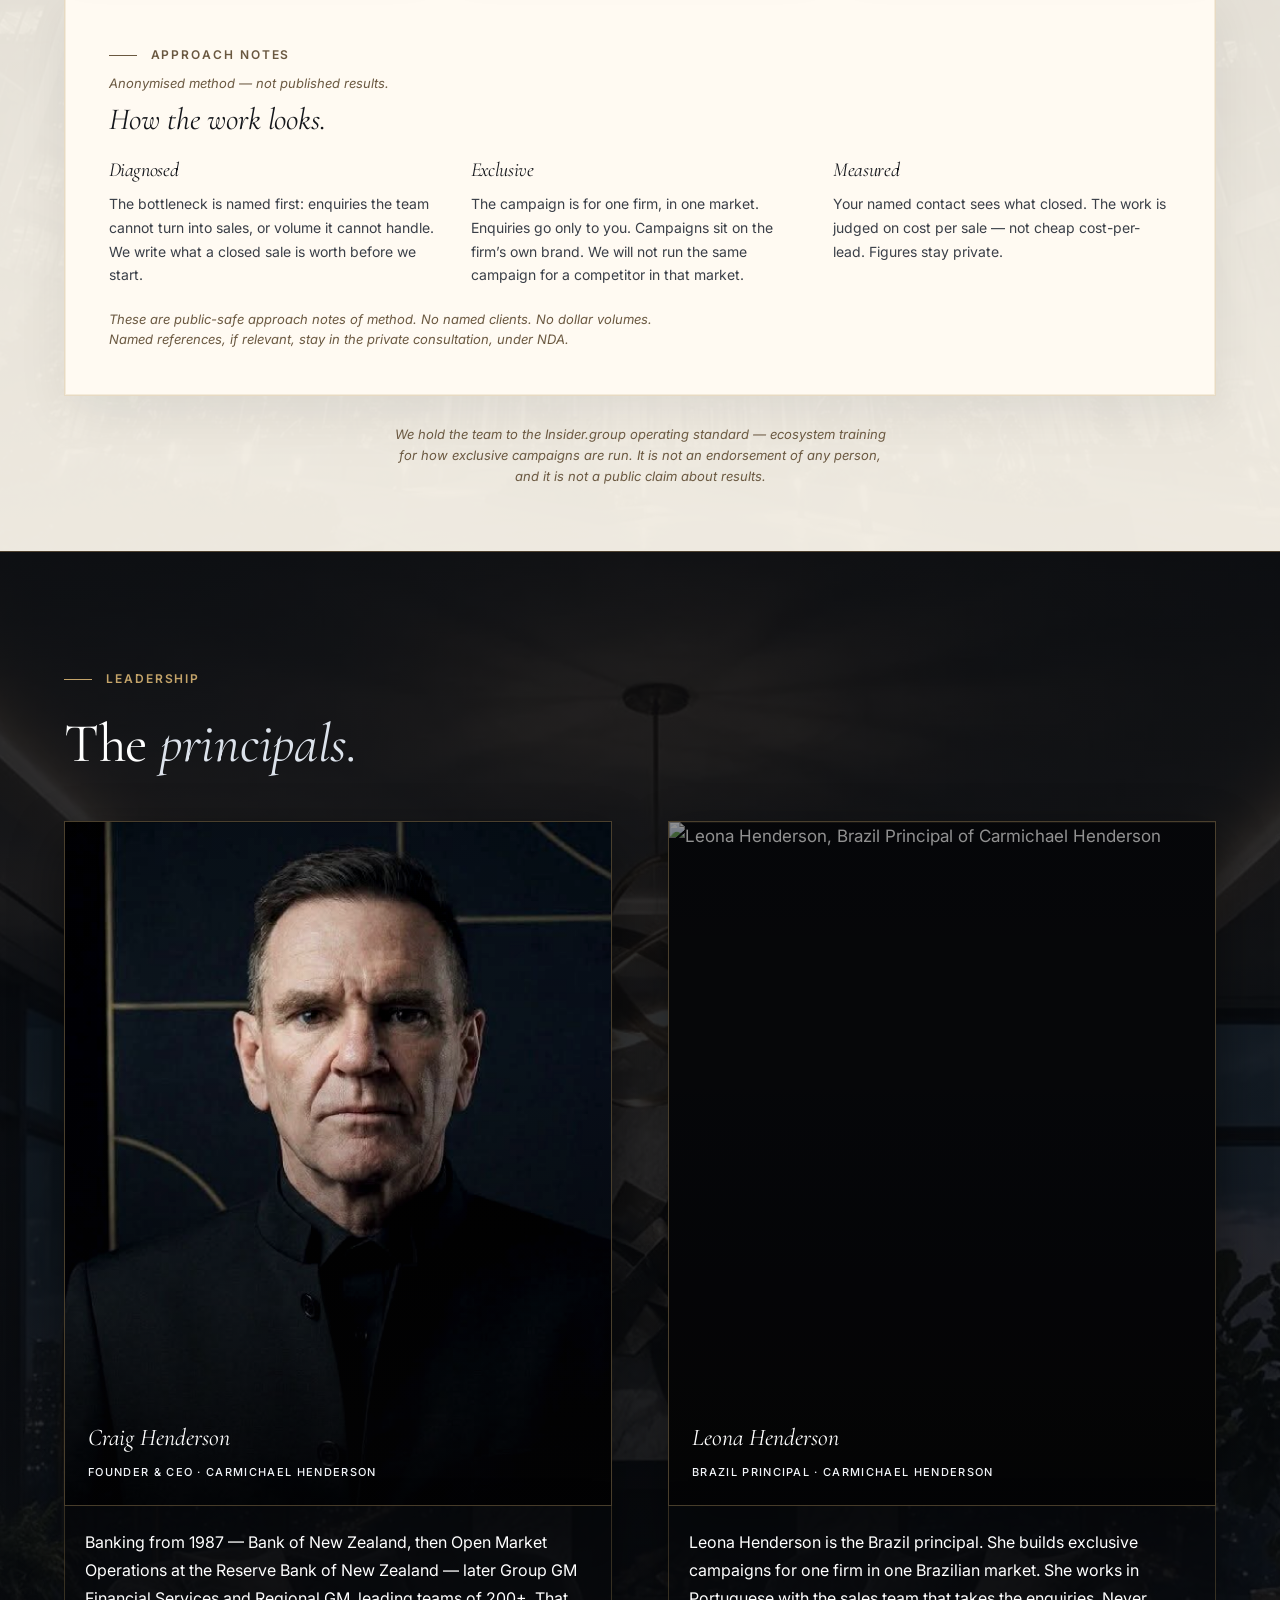
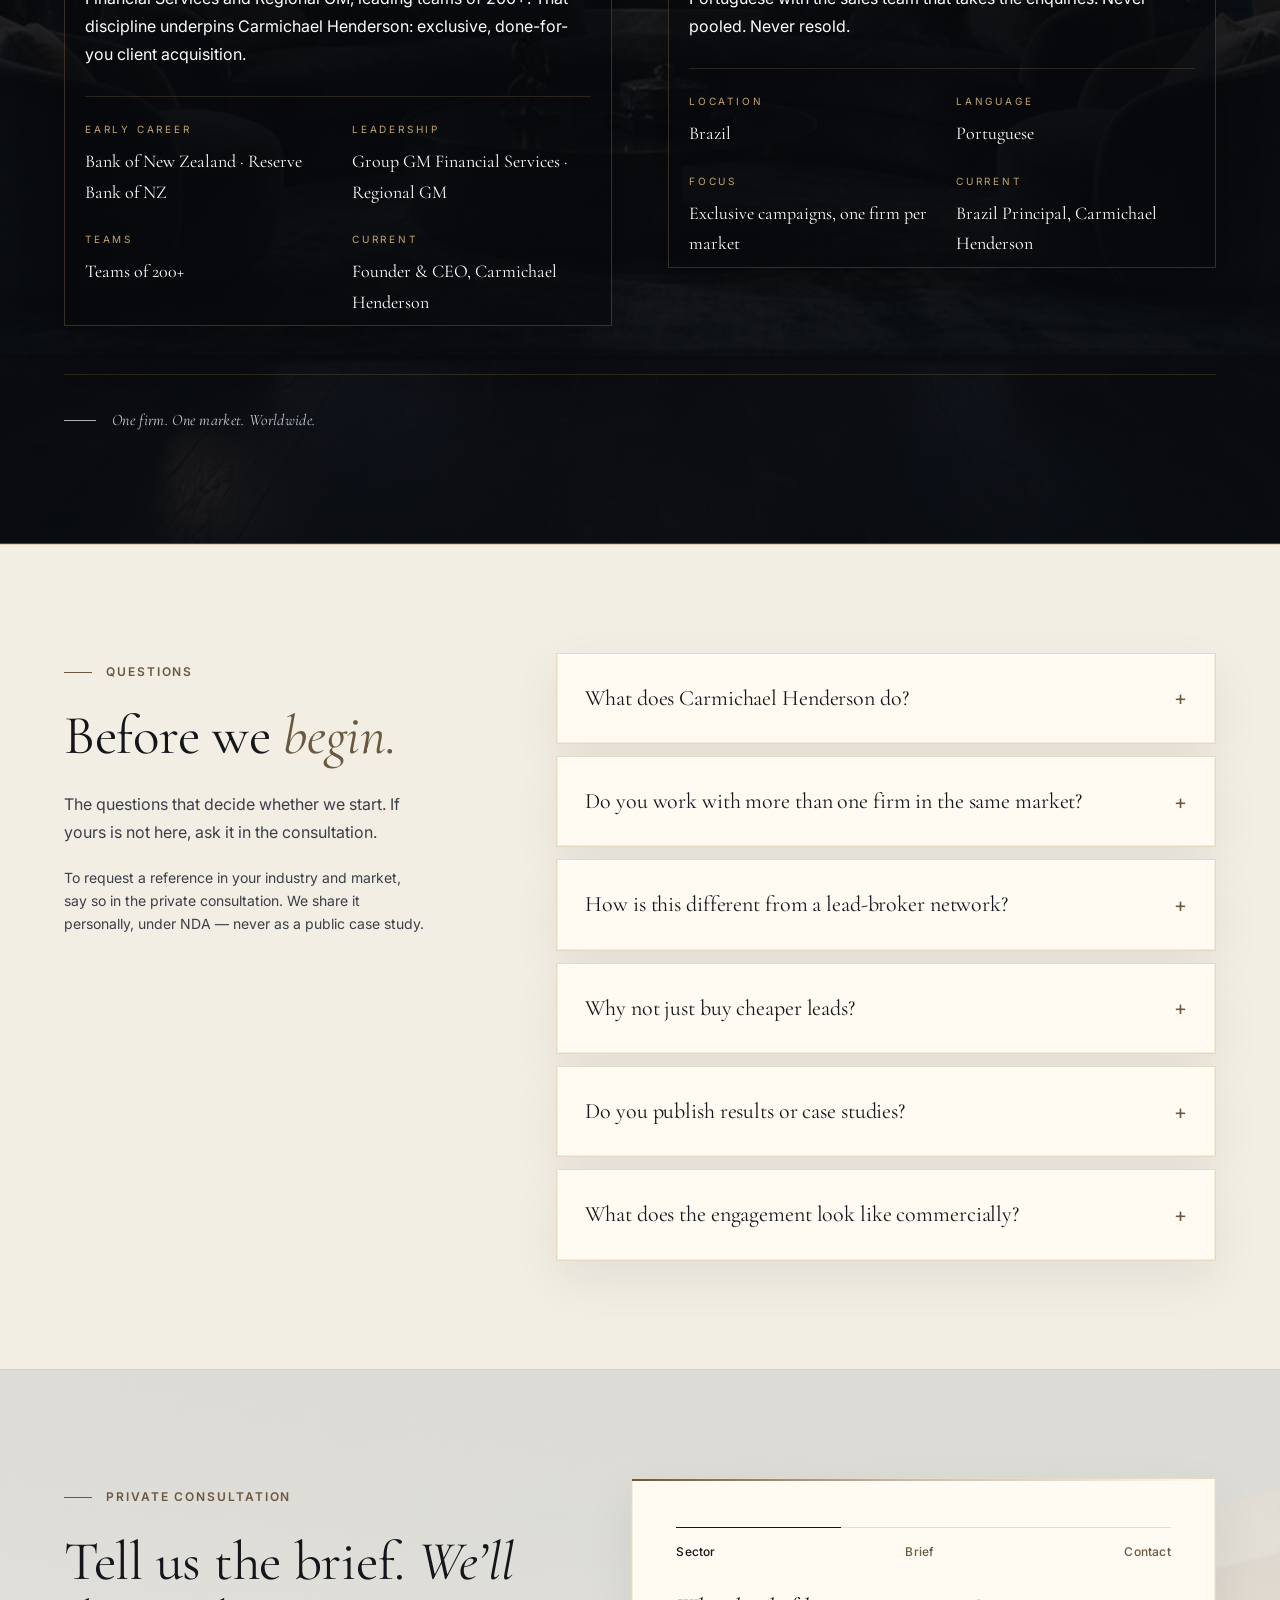
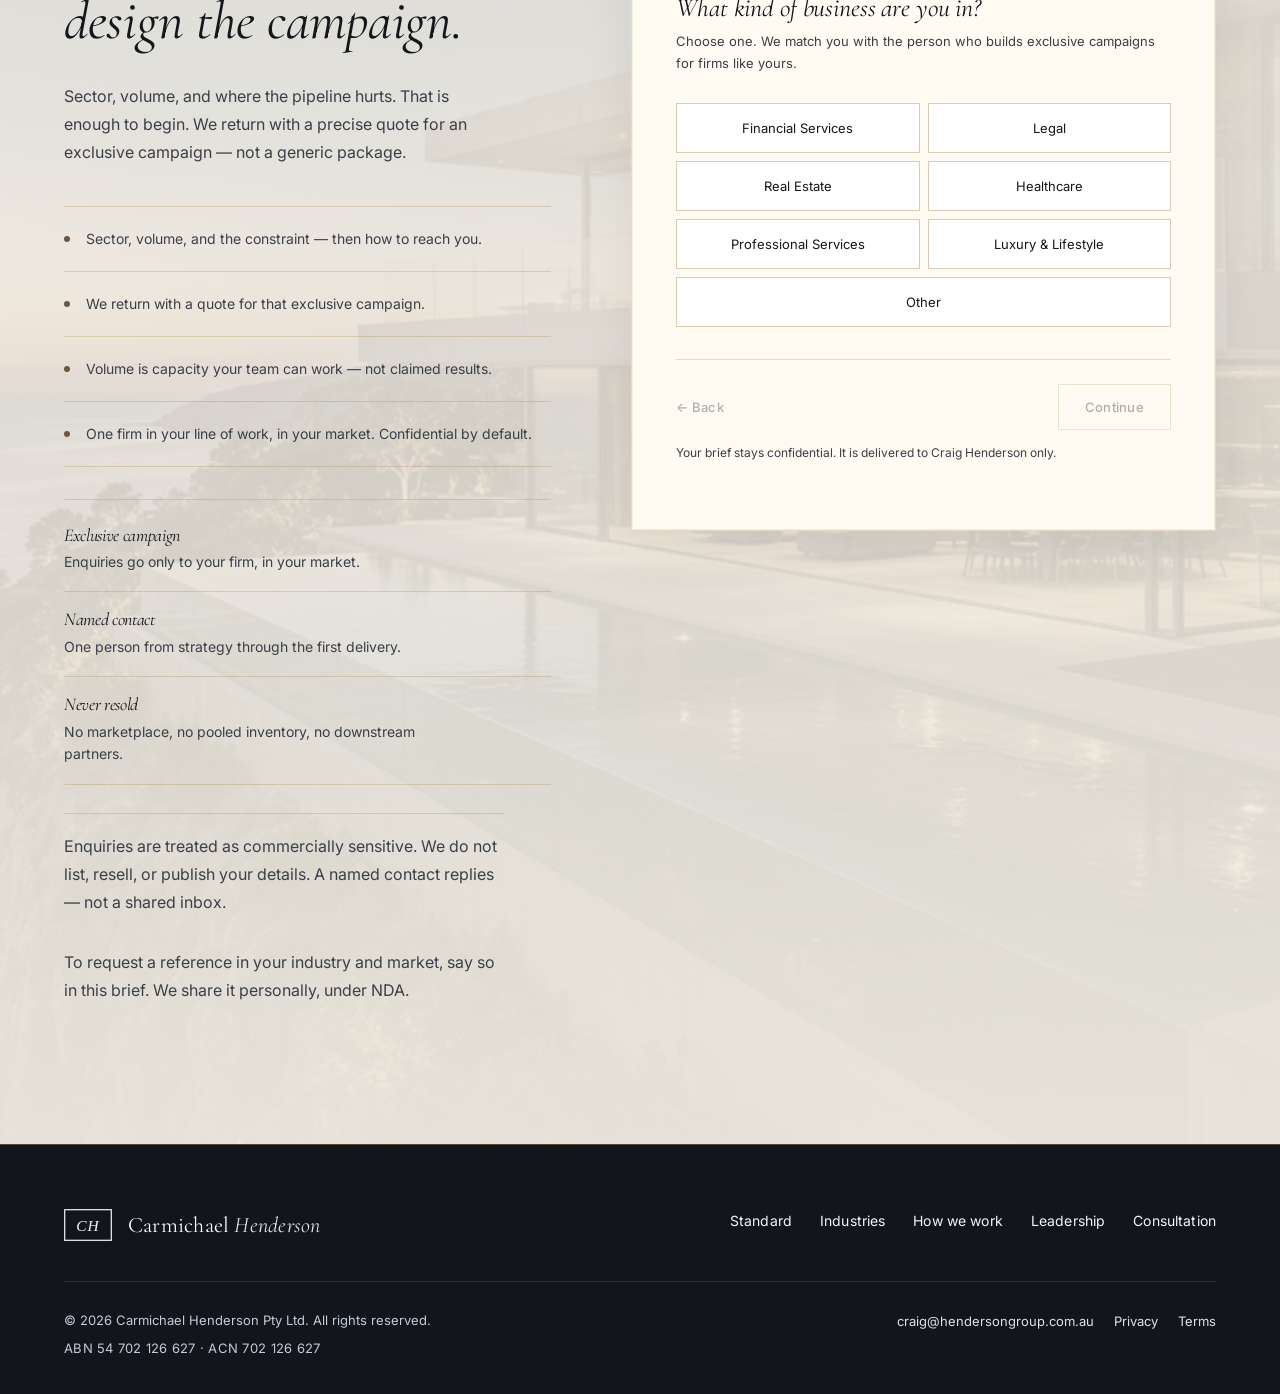
==== commit c04b6344: "Polish the live hero to the Imagine night-skyline still. Keep exclusive-lead-book copy, approach not" ====
--- a/index.html
+++ b/index.html
@@ -29,8 +29,8 @@
 <link rel="preconnect" href="https://fonts.googleapis.com">
 <link rel="preconnect" href="https://fonts.gstatic.com" crossorigin>
 <link rel="stylesheet" href="https://fonts.googleapis.com/css2?family=Cormorant+Garamond:ital,wght@0,400;0,500;0,600;1,400;1,500&family=Inter:wght@400;500;600&family=JetBrains+Mono:wght@400;500&display=swap">
-<link rel="stylesheet" href="css/styles.css?v=ch-grok3">
-<link rel="stylesheet" href="css/variants.css?v=ch-grok3">
+<link rel="stylesheet" href="css/styles.css?v=ch-imagine1">
+<link rel="stylesheet" href="css/variants.css?v=ch-imagine1">
 <script type="application/ld+json">
 {
   "@context": "https://schema.org",
@@ -80,35 +80,26 @@
 <section class="hero" id="top">
   <div class="hero-bg">
     <picture class="hero-still hero-still-primary">
-      <source srcset="assets/hero-office.webp" type="image/webp">
-      <img src="assets/hero-office.jpg" alt="" fetchpriority="high" width="2000" height="1125">
+      <source srcset="assets/hero-skyline.webp" type="image/webp">
+      <img src="assets/hero-skyline.jpg" alt="" fetchpriority="high" width="1280" height="720">
     </picture>
-    <picture class="hero-still hero-still-alt" aria-hidden="true">
-      <source srcset="assets/hero-villa.webp" type="image/webp">
-      <img src="assets/hero-villa.jpg" alt="" loading="lazy" decoding="async" width="2000" height="1125">
-    </picture>
-    <video class="hero-video hero-video-primary" muted autoplay loop playsinline preload="auto" poster="assets/hero-office.jpg" aria-hidden="true">
-      <source src="assets/hero-loop.mp4" type="video/mp4">
-    </video>
-    <video class="hero-video hero-video-alt" muted autoplay loop playsinline preload="metadata" poster="assets/hero-villa.jpg" aria-hidden="true">
-      <source src="assets/hero-villa-loop.mp4" type="video/mp4">
-    </video>
     <div class="hero-mesh" aria-hidden="true"></div>
     <div class="hero-leaks" aria-hidden="true"></div>
   </div>
+  <div class="hero-frame" aria-hidden="true"></div>
   <div class="hero-content">
-    <p class="hero-identity">Done-for-you exclusive lead generation</p>
+    <p class="hero-identity">A done-for-you exclusive lead-generation firm</p>
     <h1 class="hero-headline serif">
       We win you<br>
       the enquiries.<br>
-      <span class="accent">One firm only.</span>
+      <span class="accent">One mandate.</span>
     </h1>
     <p class="hero-desc">
-      Qualified customer enquiries, sent to your sales team. One client firm, one market — never pooled, never resold.
+      Qualified customer enquiries for one client firm, in one market. Your sales team closes. We are judged on <strong>cost per sale</strong> — never pooled, never resold.
     </p>
     <div class="hero-actions">
-      <a class="hero-cta" href="#consult">Request a consultation</a>
-      <div class="hero-meta">One firm. One market.</div>
+      <a class="hero-cta" href="#consult">Start the brief</a>
+      <div class="hero-meta">Exclusive. Precise.</div>
     </div>
   </div>
 </section>
@@ -122,7 +113,7 @@
   </div>
   <p class="trust-strip-entity">Carmichael Henderson Pty Ltd</p>
   <p class="trust-strip-abn">ABN 54 702 126 627</p>
-  <p class="trust-strip-identity">One client firm. One market. Confidential by default.</p>
+  <p class="trust-strip-identity">Carmichael Henderson is a done-for-you exclusive lead-generation firm. One client firm. One market. Confidential by default.</p>
 </section>
 
 <section class="section standard atmosphere atmosphere-courtyard" id="standard">
@@ -135,10 +126,10 @@
   <div class="atmosphere-screen" aria-hidden="true"></div>
   <div class="container">
     <div class="define-plate reveal" id="who-we-are">
-      <div class="eyebrow">What you buy</div>
-      <h2 class="serif">Qualified enquiries. Your sales team closes.</h2>
-      <p>We find people already looking for a firm like yours and send those enquiries to your sales team — only your team.</p>
-      <p>One firm per market. Never pooled. Never resold. We are judged on <strong>cost per sale</strong>.</p>
+      <div class="eyebrow">Who we are</div>
+      <h2 class="serif">A done-for-you exclusive lead-generation firm.</h2>
+      <p>We win qualified customer enquiries for one client firm in one market. Your sales team closes. We are judged on <strong>cost per sale</strong> — never pooled, never resold.</p>
+      <p><strong>What you buy</strong> is simple. We find people already looking for a firm like yours and send those enquiries to your sales team — only your team. Not a shared list. Not a name anyone else can buy.</p>
     </div>
     <div class="pillars">
       <article class="pillar reveal">
@@ -160,9 +151,10 @@
 <section class="section section-compact whisper band-light" id="pipeline" aria-label="Growth pipeline">
   <div class="container">
     <div class="whisper-inner reveal">
-      <div class="eyebrow">The constraint</div>
-      <p class="whisper-spine serif">When growth slows, it is usually demand — too little of it, or demand that costs too much to close.</p>
-      <p class="whisper-body">We win qualified enquiries. Your sales team turns them into sales. We judge the work on cost per sale, not cheap cost-per-lead.</p>
+      <div class="eyebrow">The bottleneck</div>
+      <p class="whisper-spine serif">We fix the stall in your growth pipeline.</p>
+      <p class="whisper-body">Growth usually stalls at one point — not enough qualified demand, or demand that costs too much to close.</p>
+      <p class="whisper-body">We win you the customer enquiries. Your sales team turns them into sales. We judge the work on cost per sale. Cheap cost-per-lead is not the goal.</p>
     </div>
   </div>
 </section>
@@ -358,10 +350,7 @@
       <article class="leader-card reveal reveal-delay-1">
         <figure class="leader-photo">
           <div class="leader-photo-frame">
-            <picture>
-              <source srcset="assets/leona-henderson.webp" type="image/webp">
-              <img class="leader-photo-leona" src="assets/leona-henderson.jpg" alt="Leona Henderson, Brazil Principal of Carmichael Henderson" width="900" height="900" loading="lazy">
-            </picture>
+            <img class="leader-photo-leona" src="assets/leona-henderson.png" alt="Leona Henderson, Brazil Principal of Carmichael Henderson" width="1205" height="1205" loading="lazy">
           </div>
           <figcaption class="leader-caption">
             <div class="leader-caption-name">Leona Henderson</div>
@@ -510,7 +499,7 @@
 
           <div class="field">
             <label>Where the pipeline hurts</label>
-            <p class="field-help">The constraint you want us to work on. Cheap cost-per-lead is not the goal.</p>
+            <p class="field-help">The stall you want fixed. Cheap cost-per-lead is not the goal.</p>
             <div class="pill-row" data-pillgroup="pipelinePain">
               <button type="button" class="pill" data-value="Cost per sale too high">Cost per sale too high</button>
               <button type="button" class="pill" data-value="Leads that do not close">Leads that do not close</button>
@@ -693,7 +682,7 @@
 </footer>
 
 <script src="js/countries.js"></script>
-<script src="js/form.js?v=ch-grok3"></script>
-<script src="js/animations.js?v=ch-grok3"></script>
+<script src="js/form.js?v=ch-imagine1"></script>
+<script src="js/animations.js?v=ch-imagine1"></script>
 </body>
 </html>
--- a/css/styles.css
+++ b/css/styles.css
@@ -220,27 +220,24 @@
   display: flex;
   align-items: center;
   justify-content: space-between;
-  gap: 12px;
   transition: padding 0.3s ease, background 0.3s ease, border-color 0.3s ease, min-height 0.3s ease;
-  background: linear-gradient(180deg, rgba(7, 8, 11, 0.88) 0%, rgba(7, 8, 11, 0.72) 70%, rgba(7, 8, 11, 0.42) 100%);
-  backdrop-filter: blur(18px) saturate(150%);
-  -webkit-backdrop-filter: blur(18px) saturate(150%);
-  border-bottom: 1px solid rgba(196, 164, 106, 0.28);
+  background: transparent;
+  backdrop-filter: blur(0px);
+  border-bottom: 1px solid transparent;
 }
 .nav.scrolled {
   padding: 8px var(--pad-x);
   min-height: 72px;
-  background: rgba(7, 8, 11, 0.9);
+  background: rgba(7, 8, 11, 0.62);
   backdrop-filter: blur(22px) saturate(160%);
   -webkit-backdrop-filter: blur(22px) saturate(160%);
-  border-bottom-color: rgba(196, 164, 106, 0.32);
+  border-bottom-color: rgba(220, 226, 236, 0.22);
   box-shadow: 0 10px 36px rgba(0, 0, 0, 0.28);
 }
 .brand {
   display: flex;
   align-items: center;
   gap: 16px;
-  min-width: 0;
 }
 .brand-mark {
   width: 58px;
@@ -282,10 +279,10 @@
 }
 .nav-links a {
   font-size: 14px;
-  font-weight: 600;
+  font-weight: 500;
   letter-spacing: 0.01em;
   text-transform: none;
-  color: #ffffff;
+  color: var(--plat-100);
   transition: color 0.3s;
   position: relative;
 }
@@ -341,13 +338,15 @@
   position: relative;
   min-height: 100vh;
   display: flex;
-  align-items: flex-end;
-  padding: 0 var(--pad-x) clamp(80px, 12vh, 140px);
+  align-items: center;
+  padding: clamp(108px, 16vh, 140px) var(--pad-x) clamp(64px, 10vh, 120px);
   overflow: hidden;
+  background: #000;
 }
 .hero-bg {
   position: absolute; inset: 0;
   z-index: 0;
+  background: #000;
 }
 .hero-still,
 .hero-video {
@@ -359,37 +358,18 @@
 .hero-video {
   width: 100%; height: 100%;
   object-fit: cover;
-  object-position: 28% 42%;
-  transform: scale(1.06);
+  object-position: 78% 42%;
+  transform: scale(1.04);
   will-change: transform;
-  filter: grayscale(0.08) contrast(1.08) brightness(0.78) saturate(0.86);
+  filter: grayscale(0.68) contrast(1.16) brightness(1.06) saturate(0.22);
 }
 .hero-still-primary { z-index: 0; }
 .hero-still-alt {
-  z-index: 0;
-  opacity: 0;
-  animation: hero-still-crossfade 28s ease-in-out infinite;
-}
-.hero-still-alt img { object-position: 62% 40%; }
+  display: none;
+}
 .hero-video {
-  z-index: 1;
-  opacity: 0;
+  display: none;
   pointer-events: none;
-}
-.hero-video-alt { object-position: 62% 40%; }
-.hero-bg.has-video .hero-video-primary { opacity: 1; }
-.hero-bg.has-video .hero-video-alt {
-  animation: hero-still-crossfade 28s ease-in-out infinite;
-}
-.hero-bg.has-video .hero-still-primary,
-.hero-bg.has-video .hero-still-alt {
-  animation: none;
-  opacity: 0;
-}
-@keyframes hero-still-crossfade {
-  0%, 40% { opacity: 0; }
-  48%, 88% { opacity: 1; }
-  100% { opacity: 0; }
 }
 .hero-mesh,
 .hero-leaks {
@@ -400,45 +380,40 @@
 }
 .hero-mesh {
   background:
-    linear-gradient(180deg, rgba(10, 16, 28, 0.28) 0%, transparent 38%),
-    radial-gradient(ellipse 58% 48% at 16% 26%, rgba(196, 164, 106, 0.16), transparent 60%),
-    radial-gradient(ellipse 48% 40% at 78% 22%, rgba(40, 72, 110, 0.22), transparent 56%),
-    radial-gradient(ellipse 52% 42% at 64% 72%, rgba(20, 40, 70, 0.18), transparent 62%);
-  mix-blend-mode: screen;
-  opacity: 0.7;
-  animation: hero-mesh-drift 32s ease-in-out infinite alternate;
+    linear-gradient(90deg, rgba(0, 0, 0, 0.46) 0%, rgba(0, 0, 0, 0.14) 36%, transparent 58%),
+    linear-gradient(180deg, rgba(0, 0, 0, 0.16) 0%, transparent 30%, rgba(0, 0, 0, 0.18) 72%, rgba(0, 0, 0, 0.58) 100%);
+  mix-blend-mode: normal;
+  opacity: 1;
 }
 .hero-leaks {
   background:
-    linear-gradient(180deg, rgba(12, 18, 28, 0.22) 0%, transparent 36%),
-    radial-gradient(ellipse 36% 28% at 88% 12%, rgba(196, 164, 106, 0.12), transparent 70%),
-    radial-gradient(ellipse 28% 22% at 10% 64%, rgba(31, 61, 50, 0.14), transparent 68%);
+    radial-gradient(ellipse 26% 20% at 84% 40%, rgba(255, 255, 255, 0.045), transparent 72%);
   mix-blend-mode: screen;
-}
-@keyframes hero-mesh-drift {
-  from { transform: scale(1) translate3d(0, 0, 0); }
-  to { transform: scale(1.07) translate3d(-1.8%, 1.2%, 0); }
 }
 .hero-bg::after {
   content: "";
   position: absolute; inset: 0;
   z-index: 2;
   background:
-    linear-gradient(90deg, rgba(7,8,11,0.58) 0%, rgba(7,8,11,0.22) 32%, transparent 62%),
-    linear-gradient(180deg, rgba(10,13,18,0.18) 0%, transparent 34%, rgba(10,13,18,0.2) 68%, rgba(7,8,11,0.78) 100%);
+    linear-gradient(90deg, rgba(0, 0, 0, 0.22) 0%, transparent 48%),
+    linear-gradient(180deg, rgba(0, 0, 0, 0.1) 0%, transparent 38%, rgba(0, 0, 0, 0.48) 100%);
+}
+.hero-frame {
+  position: absolute;
+  inset: 18px;
+  z-index: 2;
+  border: 1px solid rgba(243, 246, 250, 0.22);
+  pointer-events: none;
 }
 .hero-content {
   position: relative;
   z-index: 3;
   max-width: 36rem;
-  padding: 36px 40px 32px 32px;
-  border: 1px solid var(--glass-border);
-  border-left: 2px solid var(--brass);
-  background: rgba(7, 8, 11, 0.52);
-  backdrop-filter: blur(22px) saturate(150%);
-  -webkit-backdrop-filter: blur(22px) saturate(150%);
-  box-shadow: var(--glass-shadow);
-  text-shadow: 0 1px 18px rgba(0, 0, 0, 0.7);
+  padding: 40px 44px 36px 36px;
+  border: 1px solid rgba(243, 246, 250, 0.28);
+  background: transparent;
+  box-shadow: none;
+  text-shadow: 0 2px 28px rgba(0, 0, 0, 0.88);
 }
 .hero-brand {
   font-family: var(--serif);
@@ -468,8 +443,9 @@
   line-height: 1.06;
 }
 .hero-headline .accent {
-  color: var(--accent);
+  color: #d4b896;
   font-style: italic;
+  font-weight: 400;
   white-space: nowrap;
 }
 .hero-desc {
@@ -503,14 +479,14 @@
 .hero-cta {
   display: inline-flex;
   align-items: center;
-  padding: 14px 26px;
-  border: 1px solid var(--paper);
+  padding: 13px 24px;
+  border: 1px solid #ffffff;
   color: var(--ink-000);
   font-size: 14px;
   font-weight: 600;
-  letter-spacing: 0.02em;
-  background: var(--paper);
-  box-shadow: 0 0 0 1px rgba(243, 246, 250, 0.18), 0 12px 32px rgba(0, 0, 0, 0.36);
+  letter-spacing: 0.01em;
+  background: #ffffff;
+  box-shadow: none;
   transition: color 0.35s ease, border-color 0.35s ease, background 0.35s ease;
 }
 .hero-cta:hover {
@@ -1057,7 +1033,7 @@
 .approach-bg::after {
   content: "";
   position: absolute; inset: 0;
-  background: linear-gradient(180deg, rgba(10,11,14,0.42) 0%, rgba(10,11,14,0.22) 48%, rgba(10,11,14,0.5) 100%);
+  background: linear-gradient(180deg, rgba(10,11,14,0.82) 0%, rgba(10,11,14,0.58) 48%, rgba(10,11,14,0.88) 100%);
 }
 .approach .container { z-index: 2; }
 
@@ -1496,11 +1472,17 @@
 .leader-photo-frame img.leader-photo-square,
 .leader-photo-frame img.leader-photo-leona {
   object-position: center 16%;
-  filter: grayscale(0.04) contrast(1.04) brightness(1.02) saturate(0.94);
+  filter: grayscale(0.18) contrast(1.1) brightness(0.78) saturate(0.7);
 }
 .leader-photo-frame:has(.leader-photo-leona)::before,
 .leader-photo-frame:has(.leader-photo-square)::before {
-  content: none;
+  content: "";
+  position: absolute;
+  inset: 0;
+  background: rgba(3, 3, 4, 0.18);
+  z-index: 1;
+  pointer-events: none;
+  mix-blend-mode: multiply;
 }
 .leader-photo-frame::after {
   content: "";
@@ -2574,37 +2556,31 @@
   }
   .nav-mobile-toggle {
     display: inline-flex;
-    align-items: center;
-    justify-content: center;
-    flex-shrink: 0;
     background: transparent;
-    border: 1px solid var(--plat-200);
-    color: #ffffff;
+    border: 1px solid var(--plat-400);
+    color: var(--paper);
     font-size: 12px;
-    font-weight: 600;
+    font-weight: 500;
     letter-spacing: 0.08em;
     text-transform: uppercase;
     padding: 10px 14px;
     font-family: var(--sans);
-    white-space: nowrap;
-  }
-  .nav-cta { display: inline-flex; flex-shrink: 0; }
+  }
+  .nav-cta { display: inline-flex; }
   .mobile-consult-bar {
-    display: none;
+    display: flex;
     align-items: center;
     justify-content: center;
     position: fixed;
-    left: 16px;
-    right: 16px;
-    bottom: calc(12px + env(safe-area-inset-bottom, 0px));
+    left: 0; right: 0; bottom: 0;
     z-index: 90;
-    min-height: 44px;
-    padding: 10px 16px;
+    min-height: calc(56px + env(safe-area-inset-bottom, 0px));
+    padding: 14px var(--pad-x) calc(14px + env(safe-area-inset-bottom, 0px));
     background: rgba(7, 8, 11, 0.94);
     backdrop-filter: blur(16px) saturate(140%);
-    border: 1px solid rgba(196, 164, 106, 0.36);
+    border-top: 1px solid var(--hair-strong);
     color: var(--paper);
-    font-size: 13px;
+    font-size: 14px;
     font-weight: 600;
     letter-spacing: 0.02em;
   }
@@ -2612,15 +2588,16 @@
   .mobile-consult-bar:focus-visible {
     color: var(--plat-100);
   }
-  body.consult-near .mobile-consult-bar {
-    display: flex;
+  body.has-mobile-consult {
+    padding-bottom: calc(56px + env(safe-area-inset-bottom, 0px));
   }
   body.consult-in-view .mobile-consult-bar,
   body.nav-open .mobile-consult-bar {
     display: none;
   }
-  body.consult-near:not(.consult-in-view):not(.nav-open) {
-    padding-bottom: calc(64px + env(safe-area-inset-bottom, 0px));
+  body.consult-in-view,
+  body.nav-open {
+    padding-bottom: 0;
   }
   .standard-lead,
   .section-head,
@@ -2690,53 +2667,30 @@
 }
 
 @media (max-width: 720px) {
-  .nav {
-    padding: 10px 14px;
-    min-height: 64px;
-    gap: 8px;
-  }
-  .nav.scrolled {
-    padding: 8px 14px;
-    min-height: 58px;
-  }
-  .nav-end {
-    gap: 6px;
-    margin-left: auto;
-  }
   .nav-cta {
-    padding: 8px 10px;
+    padding: 8px 12px;
     font-size: 12px;
   }
   .nav-cta .cta-long { display: none; }
   .nav-cta .cta-short { display: inline; }
-  .nav-mobile-toggle {
-    padding: 8px 10px;
-    letter-spacing: 0.04em;
-  }
-  .brand { gap: 8px; }
-  .brand-name {
-    font-size: clamp(15px, 4.1vw, 18px);
-    overflow: hidden;
-    text-overflow: ellipsis;
-  }
-  .nav.scrolled .brand-name { font-size: clamp(14px, 3.9vw, 17px); }
+  .brand-name { font-size: 20px; }
+  .nav.scrolled .brand-name { font-size: 19px; }
   .brand-mark,
   .brand-mark svg {
-    width: 40px;
-    height: 27px;
+    width: 48px;
+    height: 32px;
   }
   .nav.scrolled .brand-mark,
   .nav.scrolled .brand-mark svg {
-    width: 36px;
-    height: 24px;
+    width: 44px;
+    height: 29px;
   }
   .hero-content {
     max-width: 100%;
-    padding: 24px 16px 20px 14px;
-    background: rgba(7, 8, 11, 0.42);
-    backdrop-filter: blur(10px) saturate(130%);
-    -webkit-backdrop-filter: blur(10px) saturate(130%);
-  }
+    padding: 26px 18px 22px 16px;
+    background: rgba(0, 0, 0, 0.28);
+  }
+  .hero-frame { inset: 10px; }
   .hero-meta {
     color: #ffffff;
     text-shadow:
@@ -2747,15 +2701,13 @@
   .hero-desc { max-width: 38ch; }
   .hero-bg img,
   .hero-video {
-    object-position: 58% 48%;
-    filter: grayscale(0.06) contrast(1.06) brightness(0.72) saturate(0.86);
-  }
-  .hero-still-alt img,
-  .hero-video-alt { object-position: 80% 40%; }
+    object-position: 84% 40%;
+    filter: grayscale(0.62) contrast(1.14) brightness(1.08) saturate(0.24);
+  }
   .hero-bg::after {
     background:
-      linear-gradient(180deg, rgba(7,8,11,0.28) 0%, transparent 28%, rgba(7,8,11,0.12) 62%, rgba(7,8,11,0.58) 100%),
-      linear-gradient(90deg, rgba(3,3,4,0.1) 0%, transparent 62%);
+      linear-gradient(180deg, rgba(0,0,0,0.16) 0%, transparent 36%, rgba(0,0,0,0.22) 72%, rgba(0,0,0,0.62) 100%),
+      linear-gradient(90deg, rgba(0,0,0,0.22) 0%, transparent 58%);
   }
   .radio-tile, .pill, .nav-cta, .hero-cta, .mobile-consult-bar {
     min-height: 44px;
@@ -2837,14 +2789,6 @@
   .whisper-body { font-size: 15px; }
 }
 
-@media (max-width: 420px) {
-  .nav-cta { display: none; }
-  .nav-mobile-toggle {
-    min-width: 64px;
-    min-height: 40px;
-  }
-}
-
 @media (prefers-reduced-motion: reduce) {
   html { scroll-behavior: auto; }
   .reveal { opacity: 1; transform: none; transition: none; }
@@ -2945,7 +2889,6 @@
 }
 
 @supports not ((backdrop-filter: blur(1px)) or (-webkit-backdrop-filter: blur(1px))) {
-  .hero-content,
   .define-plate,
   .pillar,
   .whisper-inner,
@@ -2978,7 +2921,7 @@
   .atmosphere-nyc .atmosphere-screen::after {
     background: linear-gradient(180deg, rgba(7, 8, 11, 0.86) 0%, rgba(7, 8, 11, 0.74) 48%, rgba(7, 8, 11, 0.92) 100%);
   }
-  .hero-mesh { opacity: 0.32; }
+  .hero-mesh { opacity: 0.55; }
   .define-plate,
   .pillar,
   .whisper-inner,
@@ -3464,26 +3407,26 @@
   width: 100%;
   height: 100%;
   object-fit: cover;
-  filter: grayscale(0.08) contrast(1.06) brightness(0.78) saturate(0.86);
+  filter: grayscale(0.12) contrast(1.06) brightness(0.55) saturate(0.78);
 }
 .atmosphere-photo::after {
   content: "";
   position: absolute;
   inset: 0;
-  background: linear-gradient(180deg, rgba(10,13,18,0.46) 0%, rgba(10,13,18,0.28) 46%, rgba(10,13,18,0.58) 100%);
+  background: linear-gradient(180deg, rgba(10,13,18,0.72) 0%, rgba(10,13,18,0.58) 46%, rgba(10,13,18,0.86) 100%);
 }
 
 .atmosphere-courtyard .atmosphere-photo img {
   object-position: 50% 28%;
-  filter: grayscale(0.02) contrast(1.06) brightness(0.92) saturate(0.95);
+  filter: grayscale(0.05) contrast(1.08) brightness(0.62) saturate(0.9);
 }
 .atmosphere-courtyard .atmosphere-screen::before {
   background:
-    radial-gradient(ellipse 60% 40% at 80% 12%, rgba(196, 164, 106, 0.14), transparent 58%),
-    radial-gradient(ellipse 50% 36% at 18% 88%, rgba(31, 61, 50, 0.14), transparent 56%);
+    radial-gradient(ellipse 60% 40% at 80% 12%, rgba(196, 164, 106, 0.18), transparent 58%),
+    radial-gradient(ellipse 50% 36% at 18% 88%, rgba(31, 61, 50, 0.22), transparent 56%);
 }
 .atmosphere-courtyard .atmosphere-screen::after {
-  background: linear-gradient(180deg, rgba(10,13,18,0.22) 0%, rgba(10,13,18,0.12) 48%, rgba(10,13,18,0.4) 100%);
+  background: linear-gradient(180deg, rgba(10,13,18,0.42) 0%, rgba(10,13,18,0.28) 48%, rgba(10,13,18,0.7) 100%);
 }
 
 .atmosphere-lobby .atmosphere-photo img {
@@ -3493,7 +3436,7 @@
 .atmosphere-plaza .approach-bg img,
 .approach-bg img {
   object-position: 50% 28%;
-  filter: grayscale(0.04) contrast(1.06) brightness(0.78) saturate(0.82);
+  filter: grayscale(0.08) contrast(1.08) brightness(0.48) saturate(0.72);
 }
 .atmosphere-villa .atmosphere-photo img {
   object-position: 58% 42%;
@@ -3512,13 +3455,13 @@
   opacity: 0.45;
 }
 .band-light.approach .approach-bg {
-  opacity: 0.42;
+  opacity: 0.22;
 }
 .band-light.approach .approach-bg img {
-  filter: grayscale(0.06) contrast(1.06) brightness(1.02) saturate(0.7);
+  filter: grayscale(0.15) contrast(1.08) brightness(0.7) saturate(0.55);
 }
 .band-light.approach .approach-bg::after {
-  background: linear-gradient(180deg, rgba(243,238,228,0.58) 0%, rgba(243,238,228,0.42) 48%, rgba(243,238,228,0.68) 100%);
+  background: linear-gradient(180deg, rgba(243,238,228,0.82) 0%, rgba(243,238,228,0.7) 48%, rgba(243,238,228,0.9) 100%);
 }
 
 .define-plate,
@@ -3563,10 +3506,13 @@
   object-position: 52% 48%;
   filter: grayscale(0.15) contrast(1.1) saturate(0.85);
 }
-.nav-cta,
+.nav-cta {
+  border-color: var(--brass-soft);
+}
 .hero-cta {
-  border-color: var(--brass-soft);
+  border-color: #ffffff;
+  background: #ffffff;
 }
 .hero-headline .accent {
-  color: var(--brass-soft);
-}
+  color: #d4b896;
+}
--- a/css/variants.css
+++ b/css/variants.css
@@ -40,7 +40,7 @@
 }
 
 .theme-bright .hero-bg img {
-  filter: grayscale(0.08) contrast(1.24) brightness(0.84) saturate(0.68);
+  filter: grayscale(0.62) contrast(1.16) brightness(1.06) saturate(0.22);
 }
 
 .theme-bright .hero-bg::after {
@@ -57,7 +57,7 @@
 }
 
 .theme-bright .standard,
-.theme-bright .industries-archive,
+.theme-bright .verticals,
 .theme-bright .approach,
 .theme-bright .infra,
 .theme-bright .results {
@@ -98,7 +98,7 @@
 }
 
 .theme-simple .hero-bg img {
-  filter: grayscale(0.1) contrast(1.22) brightness(0.8) saturate(0.64);
+  filter: grayscale(0.62) contrast(1.16) brightness(1.06) saturate(0.22);
 }
 
 .theme-simple .section {
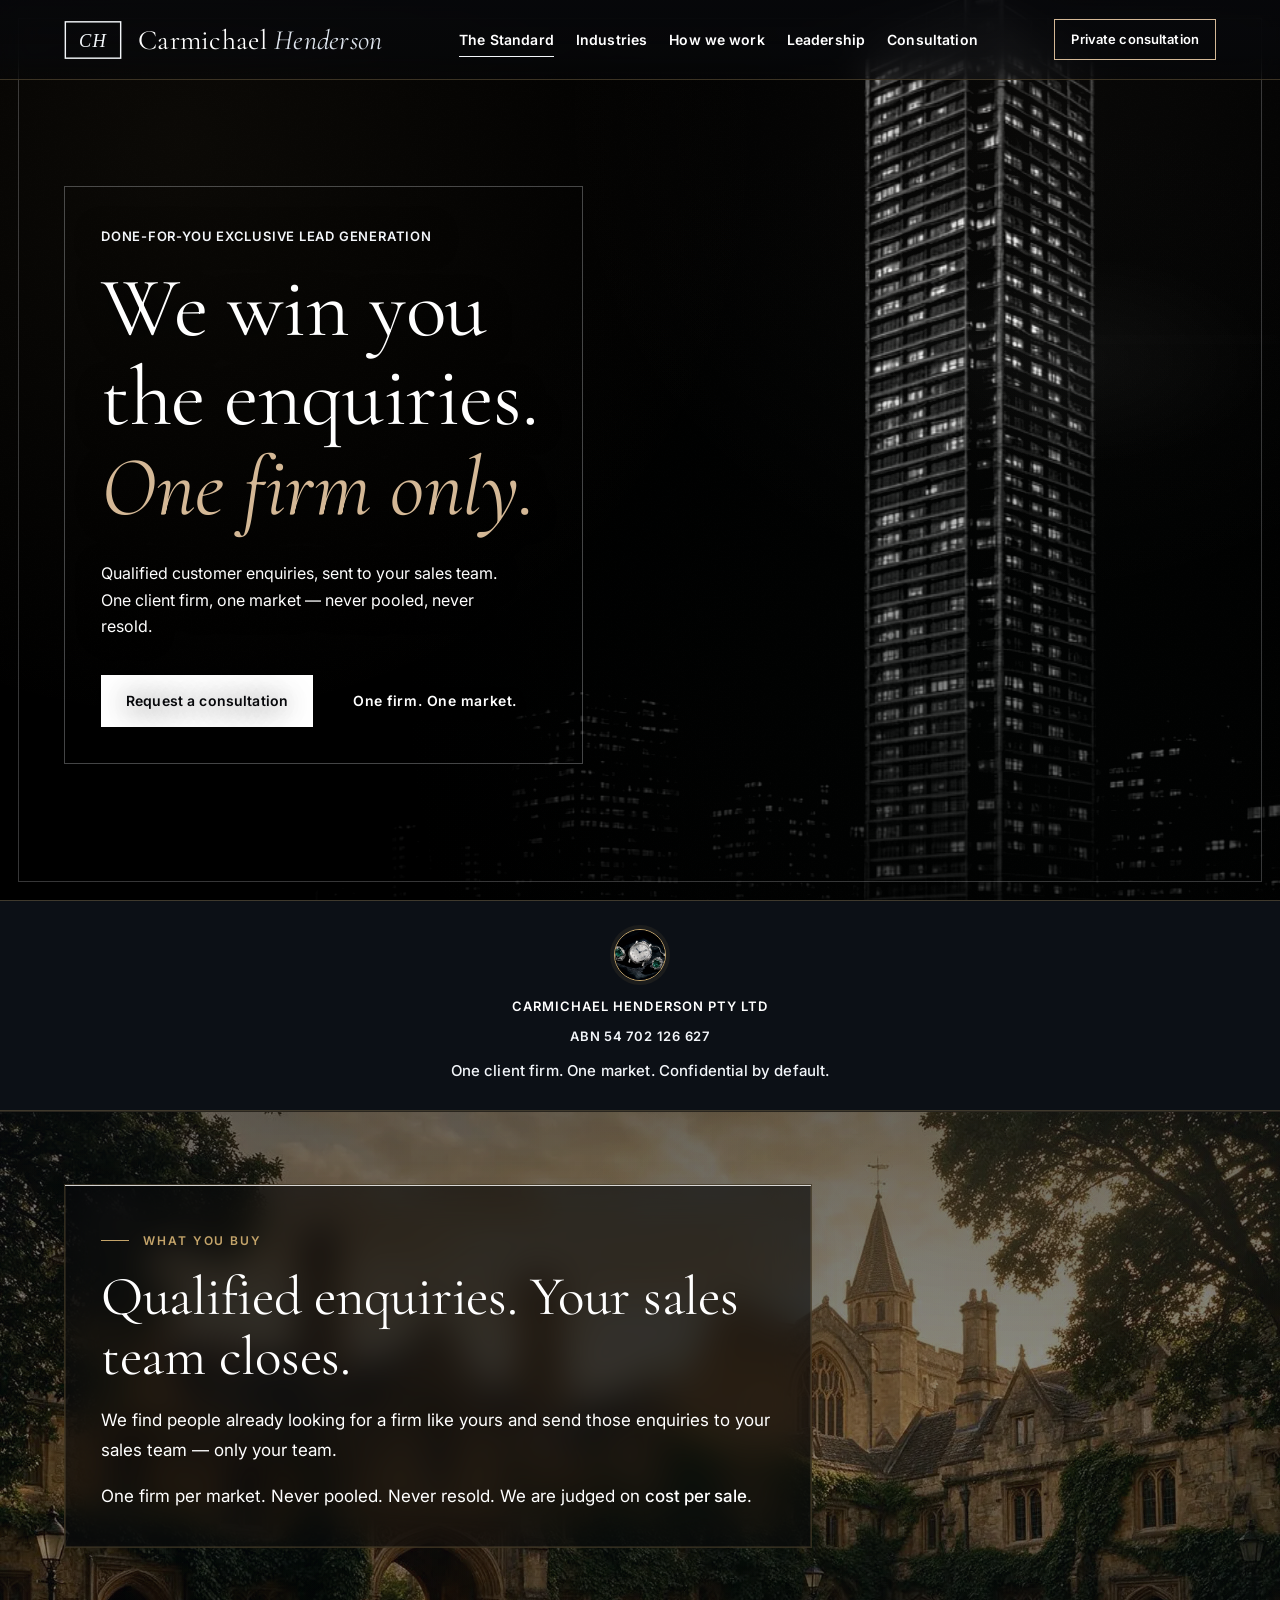
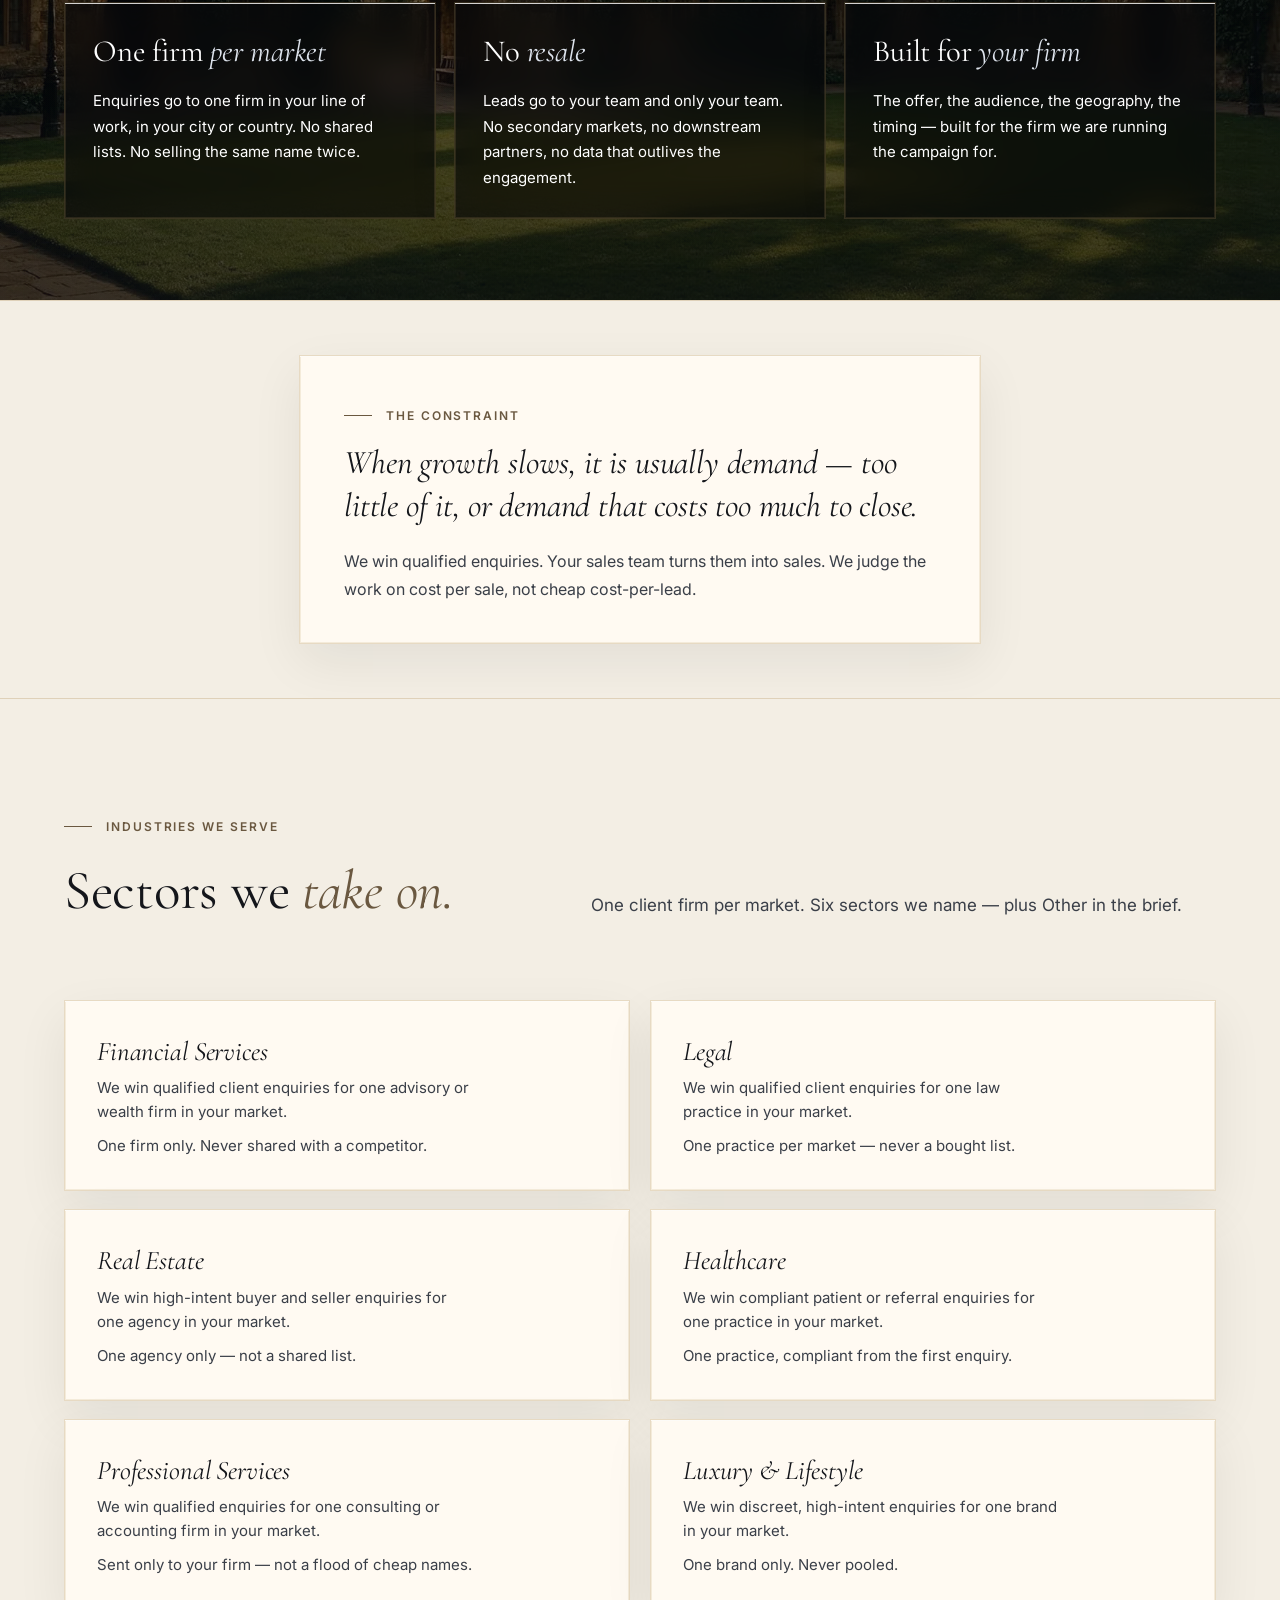
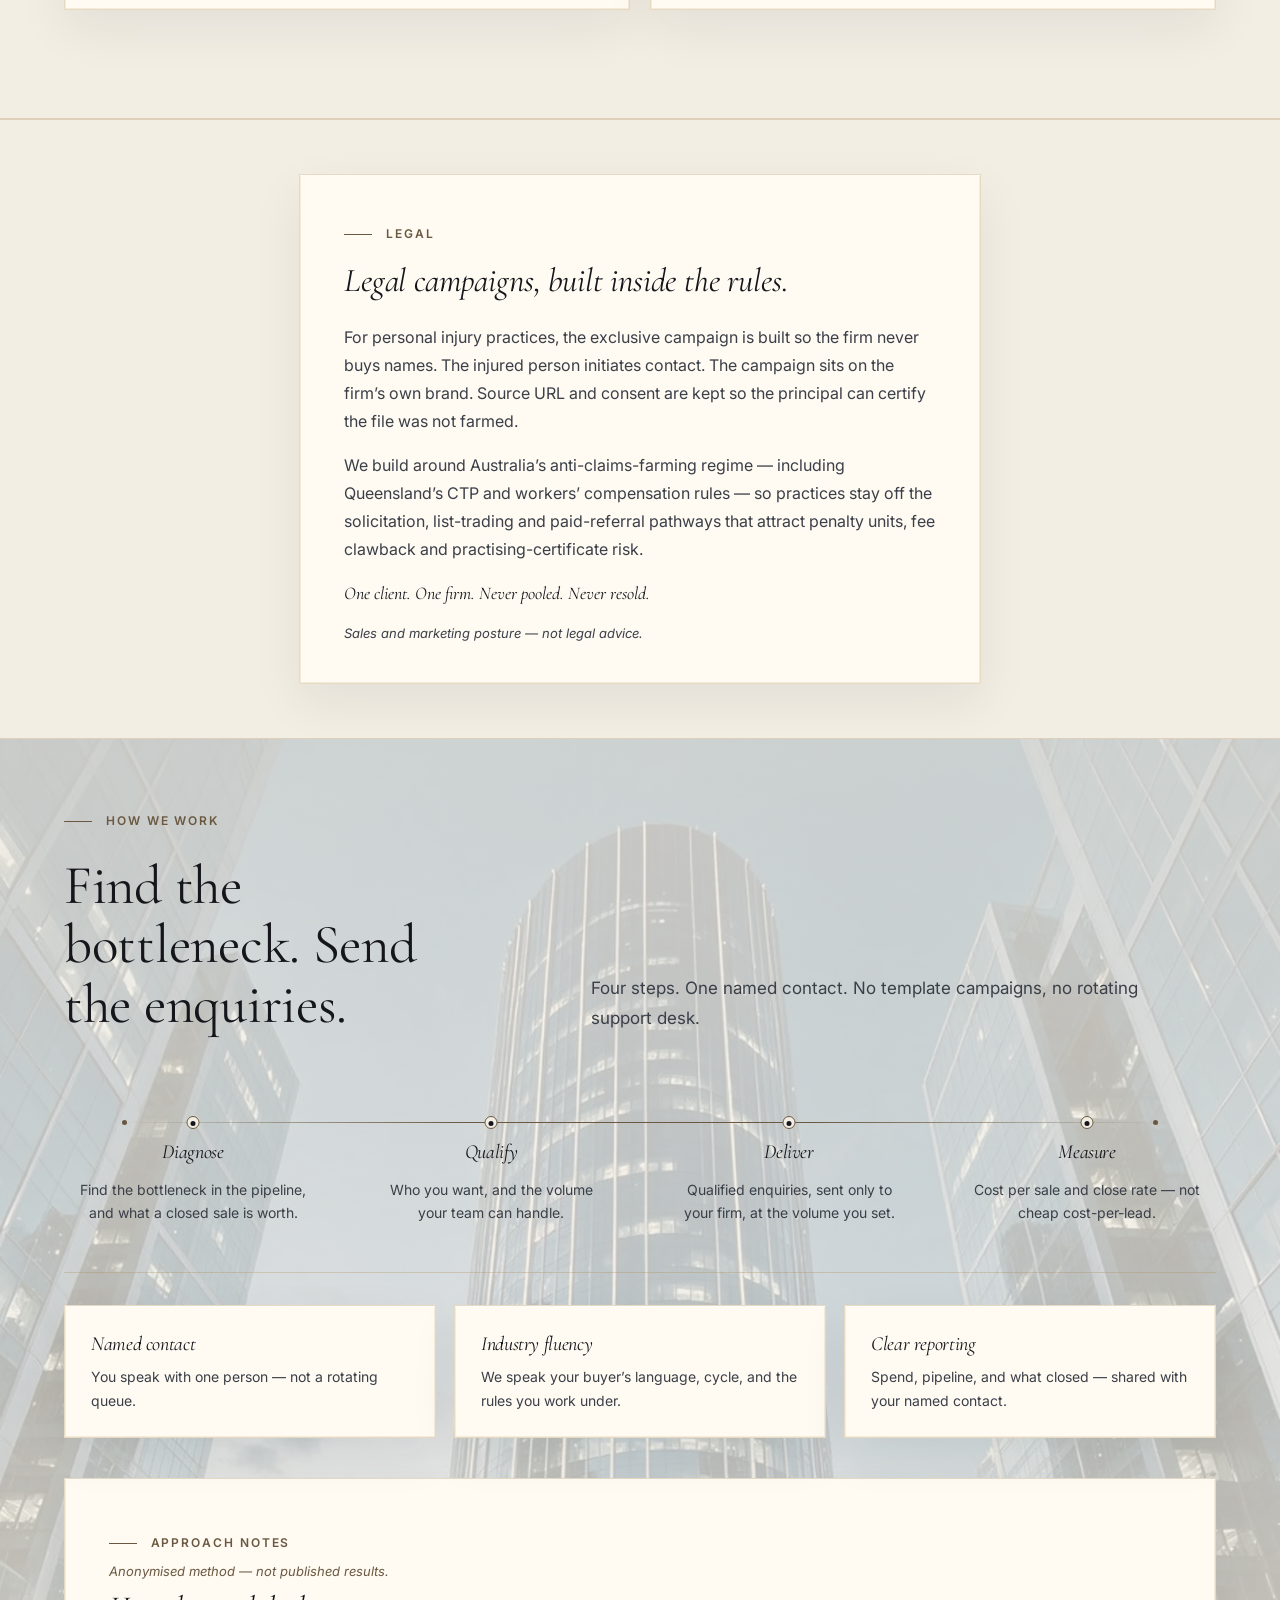
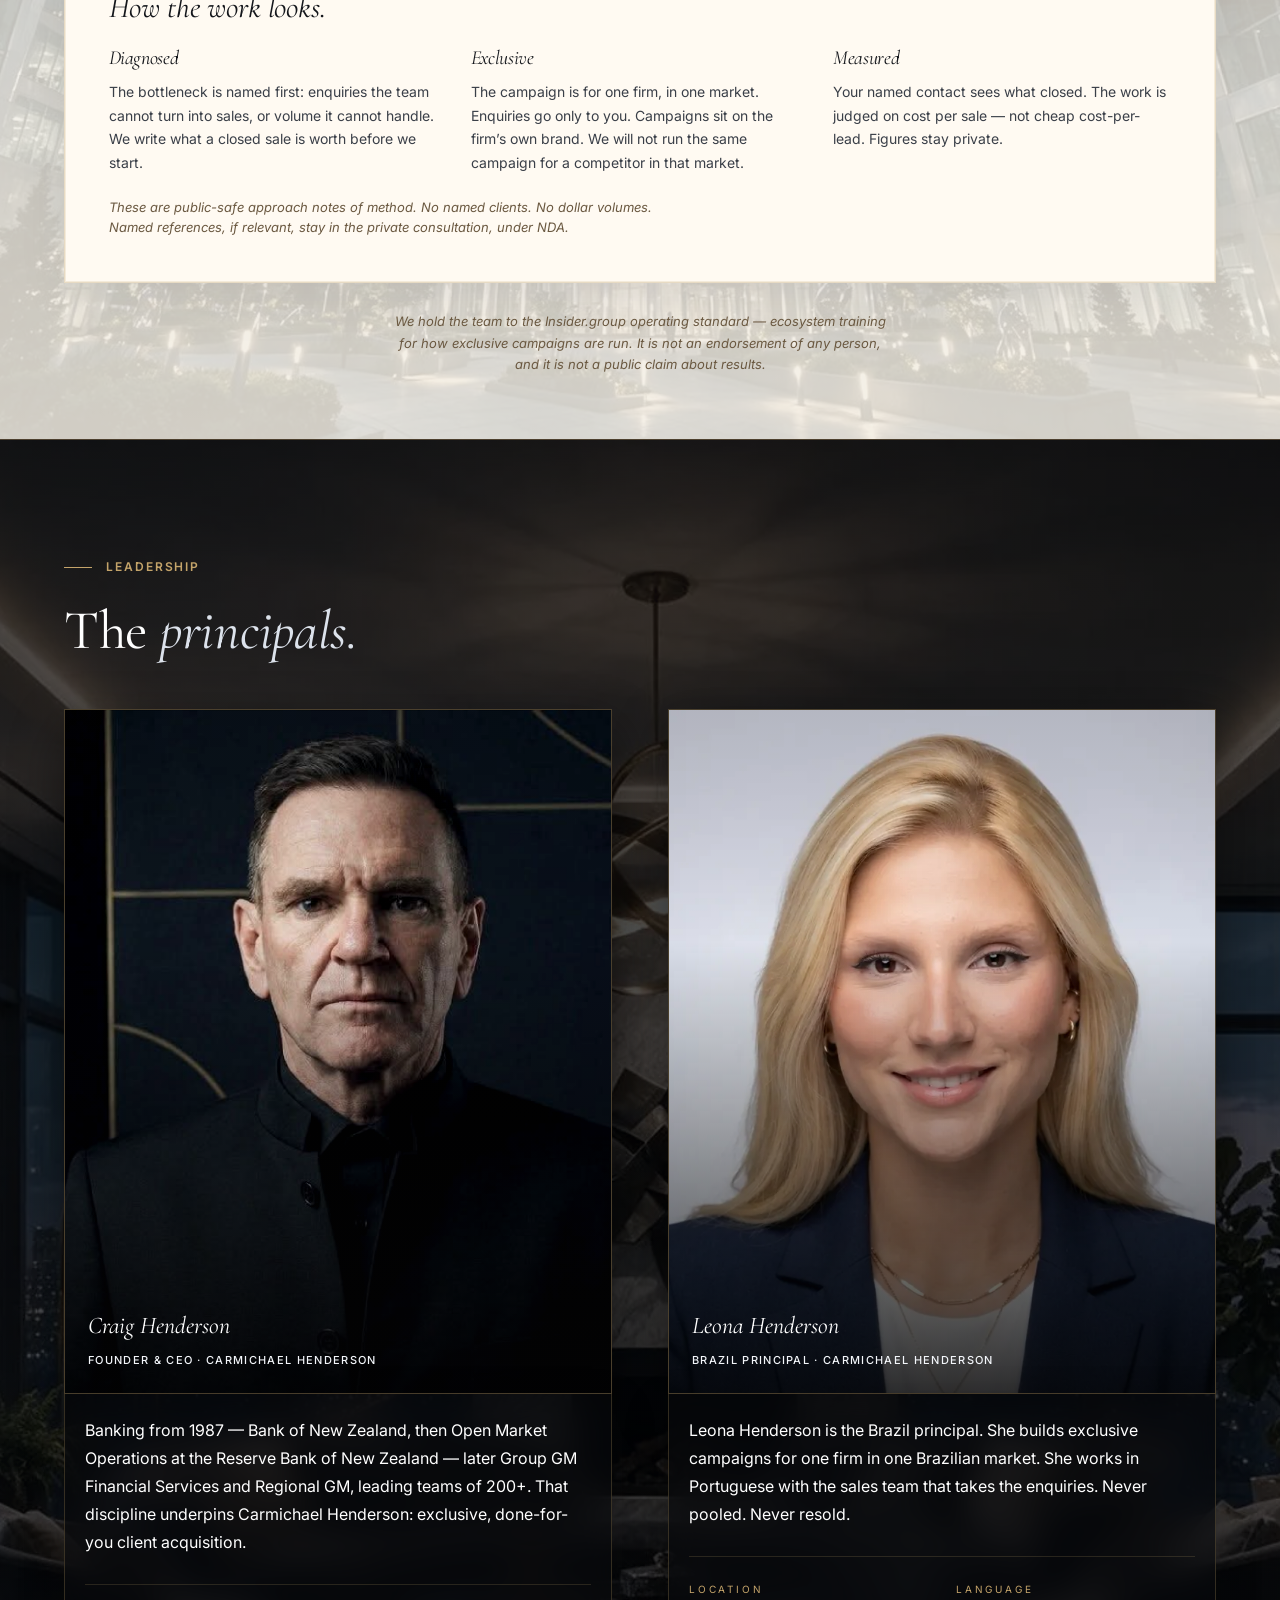
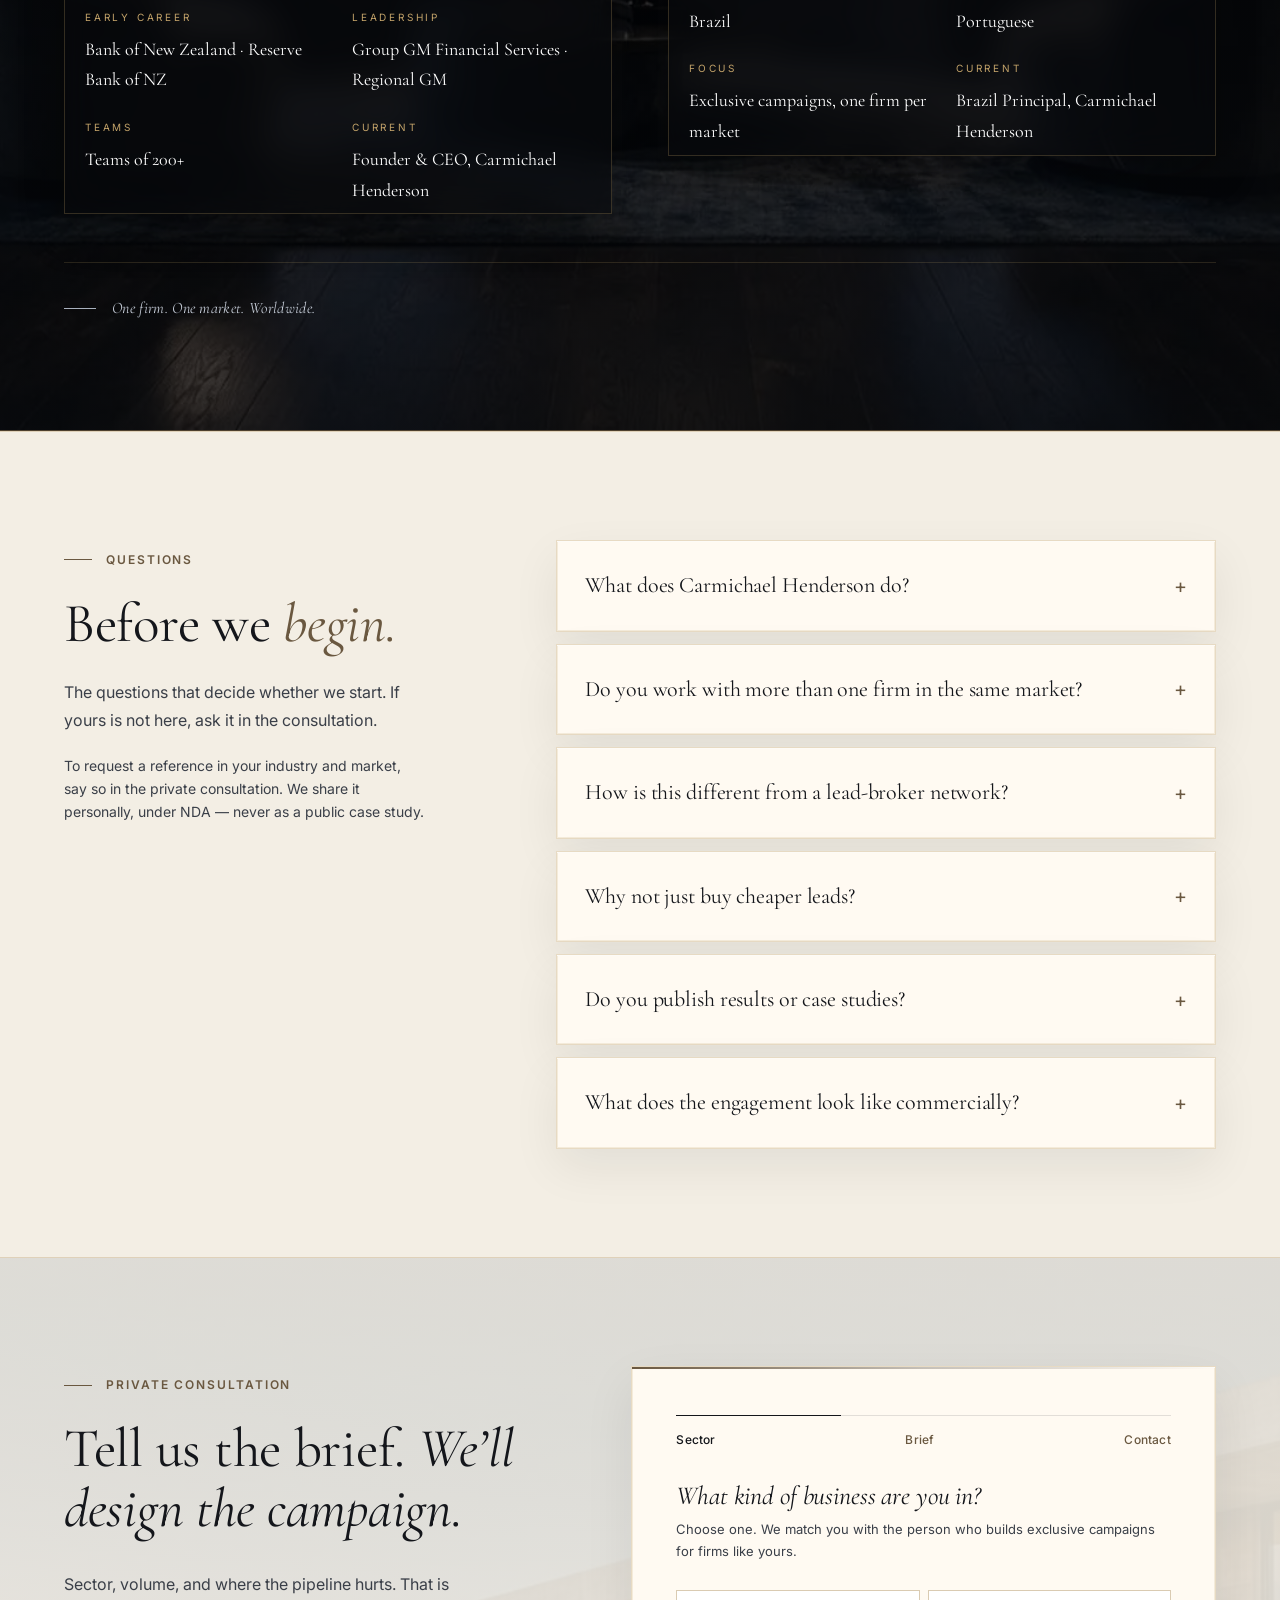
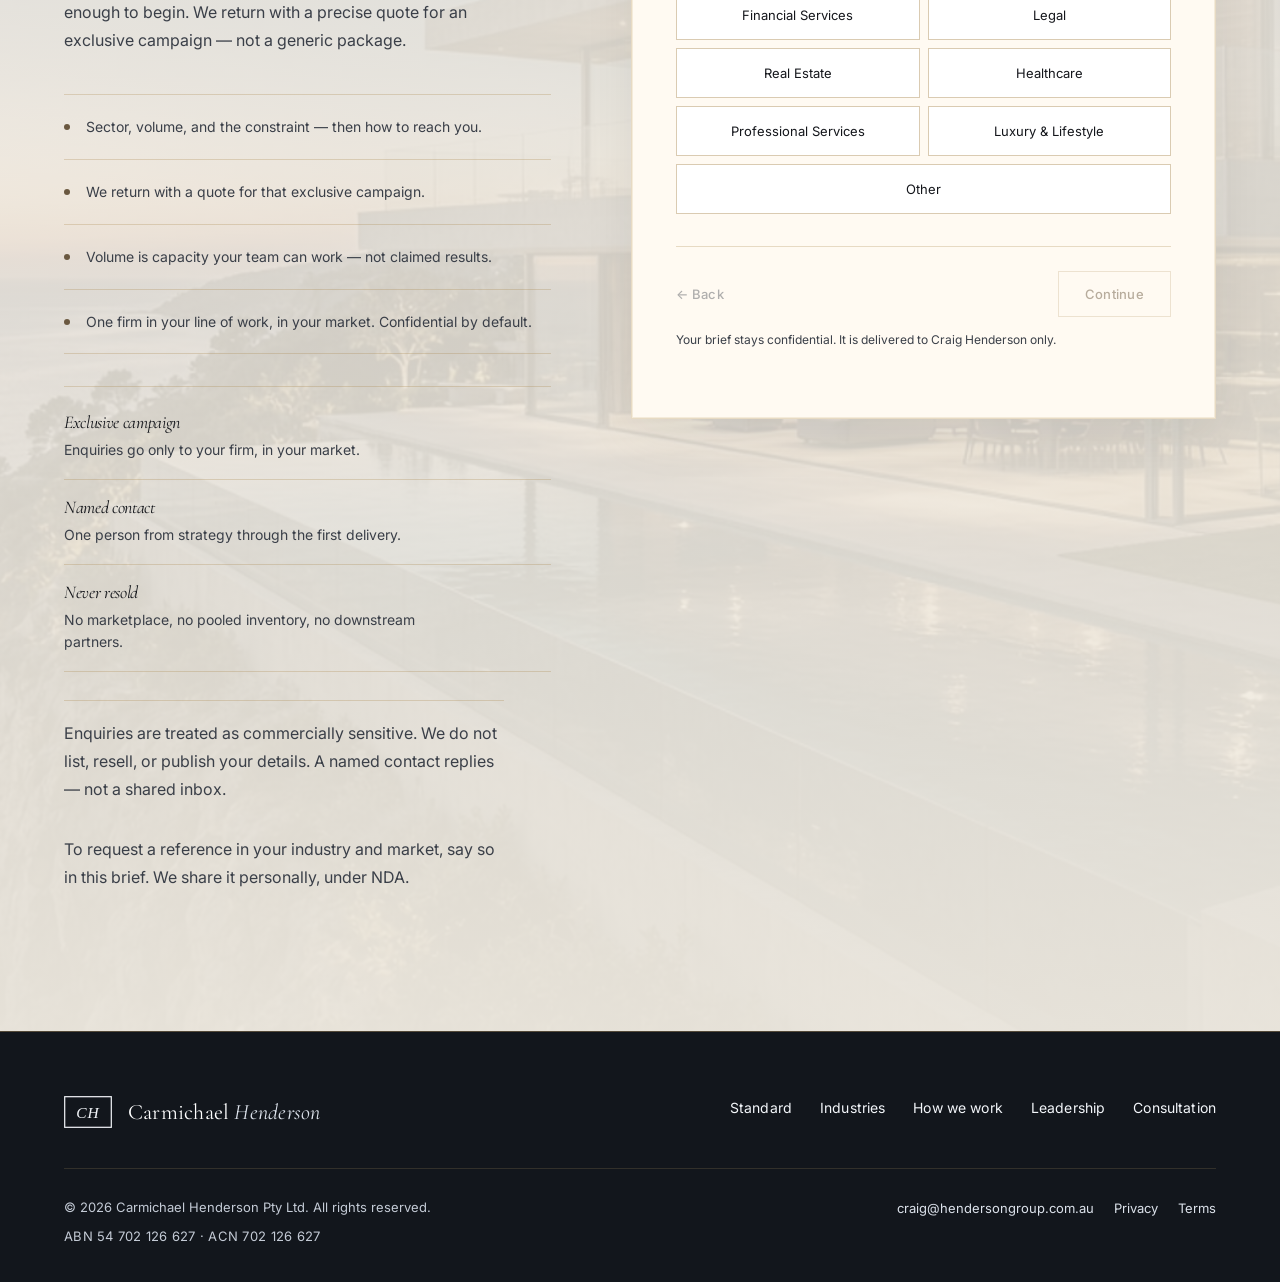
==== commit 55f27707: "Merge main skyline hero and keep the visitor-facing sparkle fixes. Retain the night-skyline still, c" ====
--- a/index.html
+++ b/index.html
@@ -29,8 +29,8 @@
 <link rel="preconnect" href="https://fonts.googleapis.com">
 <link rel="preconnect" href="https://fonts.gstatic.com" crossorigin>
 <link rel="stylesheet" href="https://fonts.googleapis.com/css2?family=Cormorant+Garamond:ital,wght@0,400;0,500;0,600;1,400;1,500&family=Inter:wght@400;500;600&family=JetBrains+Mono:wght@400;500&display=swap">
-<link rel="stylesheet" href="css/styles.css?v=ch-imagine1">
-<link rel="stylesheet" href="css/variants.css?v=ch-imagine1">
+<link rel="stylesheet" href="css/styles.css?v=ch-grok3">
+<link rel="stylesheet" href="css/variants.css?v=ch-grok3">
 <script type="application/ld+json">
 {
   "@context": "https://schema.org",
@@ -88,18 +88,18 @@
   </div>
   <div class="hero-frame" aria-hidden="true"></div>
   <div class="hero-content">
-    <p class="hero-identity">A done-for-you exclusive lead-generation firm</p>
+    <p class="hero-identity">Done-for-you exclusive lead generation</p>
     <h1 class="hero-headline serif">
       We win you<br>
       the enquiries.<br>
-      <span class="accent">One mandate.</span>
+      <span class="accent">One firm only.</span>
     </h1>
     <p class="hero-desc">
-      Qualified customer enquiries for one client firm, in one market. Your sales team closes. We are judged on <strong>cost per sale</strong> — never pooled, never resold.
+      Qualified customer enquiries, sent to your sales team. One client firm, one market — never pooled, never resold.
     </p>
     <div class="hero-actions">
-      <a class="hero-cta" href="#consult">Start the brief</a>
-      <div class="hero-meta">Exclusive. Precise.</div>
+      <a class="hero-cta" href="#consult">Request a consultation</a>
+      <div class="hero-meta">One firm. One market.</div>
     </div>
   </div>
 </section>
@@ -113,7 +113,7 @@
   </div>
   <p class="trust-strip-entity">Carmichael Henderson Pty Ltd</p>
   <p class="trust-strip-abn">ABN 54 702 126 627</p>
-  <p class="trust-strip-identity">Carmichael Henderson is a done-for-you exclusive lead-generation firm. One client firm. One market. Confidential by default.</p>
+  <p class="trust-strip-identity">One client firm. One market. Confidential by default.</p>
 </section>
 
 <section class="section standard atmosphere atmosphere-courtyard" id="standard">
@@ -126,10 +126,10 @@
   <div class="atmosphere-screen" aria-hidden="true"></div>
   <div class="container">
     <div class="define-plate reveal" id="who-we-are">
-      <div class="eyebrow">Who we are</div>
-      <h2 class="serif">A done-for-you exclusive lead-generation firm.</h2>
-      <p>We win qualified customer enquiries for one client firm in one market. Your sales team closes. We are judged on <strong>cost per sale</strong> — never pooled, never resold.</p>
-      <p><strong>What you buy</strong> is simple. We find people already looking for a firm like yours and send those enquiries to your sales team — only your team. Not a shared list. Not a name anyone else can buy.</p>
+      <div class="eyebrow">What you buy</div>
+      <h2 class="serif">Qualified enquiries. Your sales team closes.</h2>
+      <p>We find people already looking for a firm like yours and send those enquiries to your sales team — only your team.</p>
+      <p>One firm per market. Never pooled. Never resold. We are judged on <strong>cost per sale</strong>.</p>
     </div>
     <div class="pillars">
       <article class="pillar reveal">
@@ -151,10 +151,9 @@
 <section class="section section-compact whisper band-light" id="pipeline" aria-label="Growth pipeline">
   <div class="container">
     <div class="whisper-inner reveal">
-      <div class="eyebrow">The bottleneck</div>
-      <p class="whisper-spine serif">We fix the stall in your growth pipeline.</p>
-      <p class="whisper-body">Growth usually stalls at one point — not enough qualified demand, or demand that costs too much to close.</p>
-      <p class="whisper-body">We win you the customer enquiries. Your sales team turns them into sales. We judge the work on cost per sale. Cheap cost-per-lead is not the goal.</p>
+      <div class="eyebrow">The constraint</div>
+      <p class="whisper-spine serif">When growth slows, it is usually demand — too little of it, or demand that costs too much to close.</p>
+      <p class="whisper-body">We win qualified enquiries. Your sales team turns them into sales. We judge the work on cost per sale, not cheap cost-per-lead.</p>
     </div>
   </div>
 </section>
@@ -350,7 +349,10 @@
       <article class="leader-card reveal reveal-delay-1">
         <figure class="leader-photo">
           <div class="leader-photo-frame">
-            <img class="leader-photo-leona" src="assets/leona-henderson.png" alt="Leona Henderson, Brazil Principal of Carmichael Henderson" width="1205" height="1205" loading="lazy">
+            <picture>
+              <source srcset="assets/leona-henderson.webp" type="image/webp">
+              <img class="leader-photo-leona" src="assets/leona-henderson.jpg" alt="Leona Henderson, Brazil Principal of Carmichael Henderson" width="900" height="900" loading="lazy">
+            </picture>
           </div>
           <figcaption class="leader-caption">
             <div class="leader-caption-name">Leona Henderson</div>
@@ -499,7 +501,7 @@
 
           <div class="field">
             <label>Where the pipeline hurts</label>
-            <p class="field-help">The stall you want fixed. Cheap cost-per-lead is not the goal.</p>
+            <p class="field-help">The constraint you want us to work on. Cheap cost-per-lead is not the goal.</p>
             <div class="pill-row" data-pillgroup="pipelinePain">
               <button type="button" class="pill" data-value="Cost per sale too high">Cost per sale too high</button>
               <button type="button" class="pill" data-value="Leads that do not close">Leads that do not close</button>
@@ -682,7 +684,7 @@
 </footer>
 
 <script src="js/countries.js"></script>
-<script src="js/form.js?v=ch-imagine1"></script>
-<script src="js/animations.js?v=ch-imagine1"></script>
+<script src="js/form.js?v=ch-grok3"></script>
+<script src="js/animations.js?v=ch-grok3"></script>
 </body>
 </html>
--- a/css/styles.css
+++ b/css/styles.css
@@ -220,24 +220,27 @@
   display: flex;
   align-items: center;
   justify-content: space-between;
+  gap: 12px;
   transition: padding 0.3s ease, background 0.3s ease, border-color 0.3s ease, min-height 0.3s ease;
-  background: transparent;
-  backdrop-filter: blur(0px);
-  border-bottom: 1px solid transparent;
+  background: linear-gradient(180deg, rgba(7, 8, 11, 0.88) 0%, rgba(7, 8, 11, 0.72) 70%, rgba(7, 8, 11, 0.42) 100%);
+  backdrop-filter: blur(18px) saturate(150%);
+  -webkit-backdrop-filter: blur(18px) saturate(150%);
+  border-bottom: 1px solid rgba(196, 164, 106, 0.28);
 }
 .nav.scrolled {
   padding: 8px var(--pad-x);
   min-height: 72px;
-  background: rgba(7, 8, 11, 0.62);
+  background: rgba(7, 8, 11, 0.9);
   backdrop-filter: blur(22px) saturate(160%);
   -webkit-backdrop-filter: blur(22px) saturate(160%);
-  border-bottom-color: rgba(220, 226, 236, 0.22);
+  border-bottom-color: rgba(196, 164, 106, 0.32);
   box-shadow: 0 10px 36px rgba(0, 0, 0, 0.28);
 }
 .brand {
   display: flex;
   align-items: center;
   gap: 16px;
+  min-width: 0;
 }
 .brand-mark {
   width: 58px;
@@ -279,10 +282,10 @@
 }
 .nav-links a {
   font-size: 14px;
-  font-weight: 500;
+  font-weight: 600;
   letter-spacing: 0.01em;
   text-transform: none;
-  color: var(--plat-100);
+  color: #ffffff;
   transition: color 0.3s;
   position: relative;
 }
@@ -1033,7 +1036,7 @@
 .approach-bg::after {
   content: "";
   position: absolute; inset: 0;
-  background: linear-gradient(180deg, rgba(10,11,14,0.82) 0%, rgba(10,11,14,0.58) 48%, rgba(10,11,14,0.88) 100%);
+  background: linear-gradient(180deg, rgba(10,11,14,0.42) 0%, rgba(10,11,14,0.22) 48%, rgba(10,11,14,0.5) 100%);
 }
 .approach .container { z-index: 2; }
 
@@ -1472,17 +1475,11 @@
 .leader-photo-frame img.leader-photo-square,
 .leader-photo-frame img.leader-photo-leona {
   object-position: center 16%;
-  filter: grayscale(0.18) contrast(1.1) brightness(0.78) saturate(0.7);
+  filter: grayscale(0.04) contrast(1.04) brightness(1.02) saturate(0.94);
 }
 .leader-photo-frame:has(.leader-photo-leona)::before,
 .leader-photo-frame:has(.leader-photo-square)::before {
-  content: "";
-  position: absolute;
-  inset: 0;
-  background: rgba(3, 3, 4, 0.18);
-  z-index: 1;
-  pointer-events: none;
-  mix-blend-mode: multiply;
+  content: none;
 }
 .leader-photo-frame::after {
   content: "";
@@ -2556,31 +2553,37 @@
   }
   .nav-mobile-toggle {
     display: inline-flex;
+    align-items: center;
+    justify-content: center;
+    flex-shrink: 0;
     background: transparent;
-    border: 1px solid var(--plat-400);
-    color: var(--paper);
+    border: 1px solid var(--plat-200);
+    color: #ffffff;
     font-size: 12px;
-    font-weight: 500;
+    font-weight: 600;
     letter-spacing: 0.08em;
     text-transform: uppercase;
     padding: 10px 14px;
     font-family: var(--sans);
-  }
-  .nav-cta { display: inline-flex; }
+    white-space: nowrap;
+  }
+  .nav-cta { display: inline-flex; flex-shrink: 0; }
   .mobile-consult-bar {
-    display: flex;
+    display: none;
     align-items: center;
     justify-content: center;
     position: fixed;
-    left: 0; right: 0; bottom: 0;
+    left: 16px;
+    right: 16px;
+    bottom: calc(12px + env(safe-area-inset-bottom, 0px));
     z-index: 90;
-    min-height: calc(56px + env(safe-area-inset-bottom, 0px));
-    padding: 14px var(--pad-x) calc(14px + env(safe-area-inset-bottom, 0px));
+    min-height: 44px;
+    padding: 10px 16px;
     background: rgba(7, 8, 11, 0.94);
     backdrop-filter: blur(16px) saturate(140%);
-    border-top: 1px solid var(--hair-strong);
+    border: 1px solid rgba(196, 164, 106, 0.36);
     color: var(--paper);
-    font-size: 14px;
+    font-size: 13px;
     font-weight: 600;
     letter-spacing: 0.02em;
   }
@@ -2588,16 +2591,15 @@
   .mobile-consult-bar:focus-visible {
     color: var(--plat-100);
   }
-  body.has-mobile-consult {
-    padding-bottom: calc(56px + env(safe-area-inset-bottom, 0px));
+  body.consult-near .mobile-consult-bar {
+    display: flex;
   }
   body.consult-in-view .mobile-consult-bar,
   body.nav-open .mobile-consult-bar {
     display: none;
   }
-  body.consult-in-view,
-  body.nav-open {
-    padding-bottom: 0;
+  body.consult-near:not(.consult-in-view):not(.nav-open) {
+    padding-bottom: calc(64px + env(safe-area-inset-bottom, 0px));
   }
   .standard-lead,
   .section-head,
@@ -2667,28 +2669,56 @@
 }
 
 @media (max-width: 720px) {
+  .nav {
+    padding: 10px 14px;
+    min-height: 64px;
+    gap: 8px;
+  }
+  .nav.scrolled {
+    padding: 8px 14px;
+    min-height: 58px;
+  }
+  .nav-end {
+    gap: 6px;
+    margin-left: auto;
+  }
   .nav-cta {
-    padding: 8px 12px;
+    padding: 8px 10px;
     font-size: 12px;
   }
   .nav-cta .cta-long { display: none; }
   .nav-cta .cta-short { display: inline; }
-  .brand-name { font-size: 20px; }
-  .nav.scrolled .brand-name { font-size: 19px; }
+  .nav-mobile-toggle {
+    padding: 8px 10px;
+    letter-spacing: 0.04em;
+  }
+  .brand { gap: 8px; }
+  .brand-name {
+    font-size: clamp(15px, 4.1vw, 18px);
+    overflow: hidden;
+    text-overflow: ellipsis;
+  }
+  .nav.scrolled .brand-name { font-size: clamp(14px, 3.9vw, 17px); }
   .brand-mark,
   .brand-mark svg {
-    width: 48px;
-    height: 32px;
+    width: 40px;
+    height: 27px;
   }
   .nav.scrolled .brand-mark,
   .nav.scrolled .brand-mark svg {
-    width: 44px;
-    height: 29px;
+    width: 36px;
+    height: 24px;
   }
   .hero-content {
     max-width: 100%;
-    padding: 26px 18px 22px 16px;
-    background: rgba(0, 0, 0, 0.28);
+    padding: 22px 16px 18px 14px;
+    background: rgba(7, 8, 11, 0.28);
+    backdrop-filter: blur(6px) saturate(120%);
+    -webkit-backdrop-filter: blur(6px) saturate(120%);
+  }
+  .hero-headline {
+    font-size: clamp(36px, 11vw, 48px);
+    margin-bottom: 18px;
   }
   .hero-frame { inset: 10px; }
   .hero-meta {
@@ -2701,13 +2731,13 @@
   .hero-desc { max-width: 38ch; }
   .hero-bg img,
   .hero-video {
-    object-position: 84% 40%;
-    filter: grayscale(0.62) contrast(1.14) brightness(1.08) saturate(0.24);
+    object-position: 88% 42%;
+    filter: grayscale(0.5) contrast(1.16) brightness(1.12) saturate(0.28);
   }
   .hero-bg::after {
     background:
-      linear-gradient(180deg, rgba(0,0,0,0.16) 0%, transparent 36%, rgba(0,0,0,0.22) 72%, rgba(0,0,0,0.62) 100%),
-      linear-gradient(90deg, rgba(0,0,0,0.22) 0%, transparent 58%);
+      linear-gradient(180deg, rgba(0,0,0,0.22) 0%, transparent 32%, rgba(0,0,0,0.12) 68%, rgba(0,0,0,0.48) 100%),
+      linear-gradient(90deg, rgba(0,0,0,0.08) 0%, transparent 58%);
   }
   .radio-tile, .pill, .nav-cta, .hero-cta, .mobile-consult-bar {
     min-height: 44px;
@@ -2789,6 +2819,14 @@
   .whisper-body { font-size: 15px; }
 }
 
+@media (max-width: 420px) {
+  .nav-cta { display: none; }
+  .nav-mobile-toggle {
+    min-width: 64px;
+    min-height: 40px;
+  }
+}
+
 @media (prefers-reduced-motion: reduce) {
   html { scroll-behavior: auto; }
   .reveal { opacity: 1; transform: none; transition: none; }
@@ -2921,7 +2959,7 @@
   .atmosphere-nyc .atmosphere-screen::after {
     background: linear-gradient(180deg, rgba(7, 8, 11, 0.86) 0%, rgba(7, 8, 11, 0.74) 48%, rgba(7, 8, 11, 0.92) 100%);
   }
-  .hero-mesh { opacity: 0.55; }
+  .hero-mesh { opacity: 0.32; }
   .define-plate,
   .pillar,
   .whisper-inner,
@@ -3407,26 +3445,26 @@
   width: 100%;
   height: 100%;
   object-fit: cover;
-  filter: grayscale(0.12) contrast(1.06) brightness(0.55) saturate(0.78);
+  filter: grayscale(0.08) contrast(1.06) brightness(0.78) saturate(0.86);
 }
 .atmosphere-photo::after {
   content: "";
   position: absolute;
   inset: 0;
-  background: linear-gradient(180deg, rgba(10,13,18,0.72) 0%, rgba(10,13,18,0.58) 46%, rgba(10,13,18,0.86) 100%);
+  background: linear-gradient(180deg, rgba(10,13,18,0.46) 0%, rgba(10,13,18,0.28) 46%, rgba(10,13,18,0.58) 100%);
 }
 
 .atmosphere-courtyard .atmosphere-photo img {
   object-position: 50% 28%;
-  filter: grayscale(0.05) contrast(1.08) brightness(0.62) saturate(0.9);
+  filter: grayscale(0.02) contrast(1.06) brightness(0.92) saturate(0.95);
 }
 .atmosphere-courtyard .atmosphere-screen::before {
   background:
-    radial-gradient(ellipse 60% 40% at 80% 12%, rgba(196, 164, 106, 0.18), transparent 58%),
-    radial-gradient(ellipse 50% 36% at 18% 88%, rgba(31, 61, 50, 0.22), transparent 56%);
+    radial-gradient(ellipse 60% 40% at 80% 12%, rgba(196, 164, 106, 0.14), transparent 58%),
+    radial-gradient(ellipse 50% 36% at 18% 88%, rgba(31, 61, 50, 0.14), transparent 56%);
 }
 .atmosphere-courtyard .atmosphere-screen::after {
-  background: linear-gradient(180deg, rgba(10,13,18,0.42) 0%, rgba(10,13,18,0.28) 48%, rgba(10,13,18,0.7) 100%);
+  background: linear-gradient(180deg, rgba(10,13,18,0.22) 0%, rgba(10,13,18,0.12) 48%, rgba(10,13,18,0.4) 100%);
 }
 
 .atmosphere-lobby .atmosphere-photo img {
@@ -3436,7 +3474,7 @@
 .atmosphere-plaza .approach-bg img,
 .approach-bg img {
   object-position: 50% 28%;
-  filter: grayscale(0.08) contrast(1.08) brightness(0.48) saturate(0.72);
+  filter: grayscale(0.04) contrast(1.06) brightness(0.78) saturate(0.82);
 }
 .atmosphere-villa .atmosphere-photo img {
   object-position: 58% 42%;
@@ -3455,13 +3493,13 @@
   opacity: 0.45;
 }
 .band-light.approach .approach-bg {
-  opacity: 0.22;
+  opacity: 0.42;
 }
 .band-light.approach .approach-bg img {
-  filter: grayscale(0.15) contrast(1.08) brightness(0.7) saturate(0.55);
+  filter: grayscale(0.06) contrast(1.06) brightness(1.02) saturate(0.7);
 }
 .band-light.approach .approach-bg::after {
-  background: linear-gradient(180deg, rgba(243,238,228,0.82) 0%, rgba(243,238,228,0.7) 48%, rgba(243,238,228,0.9) 100%);
+  background: linear-gradient(180deg, rgba(243,238,228,0.58) 0%, rgba(243,238,228,0.42) 48%, rgba(243,238,228,0.68) 100%);
 }
 
 .define-plate,
